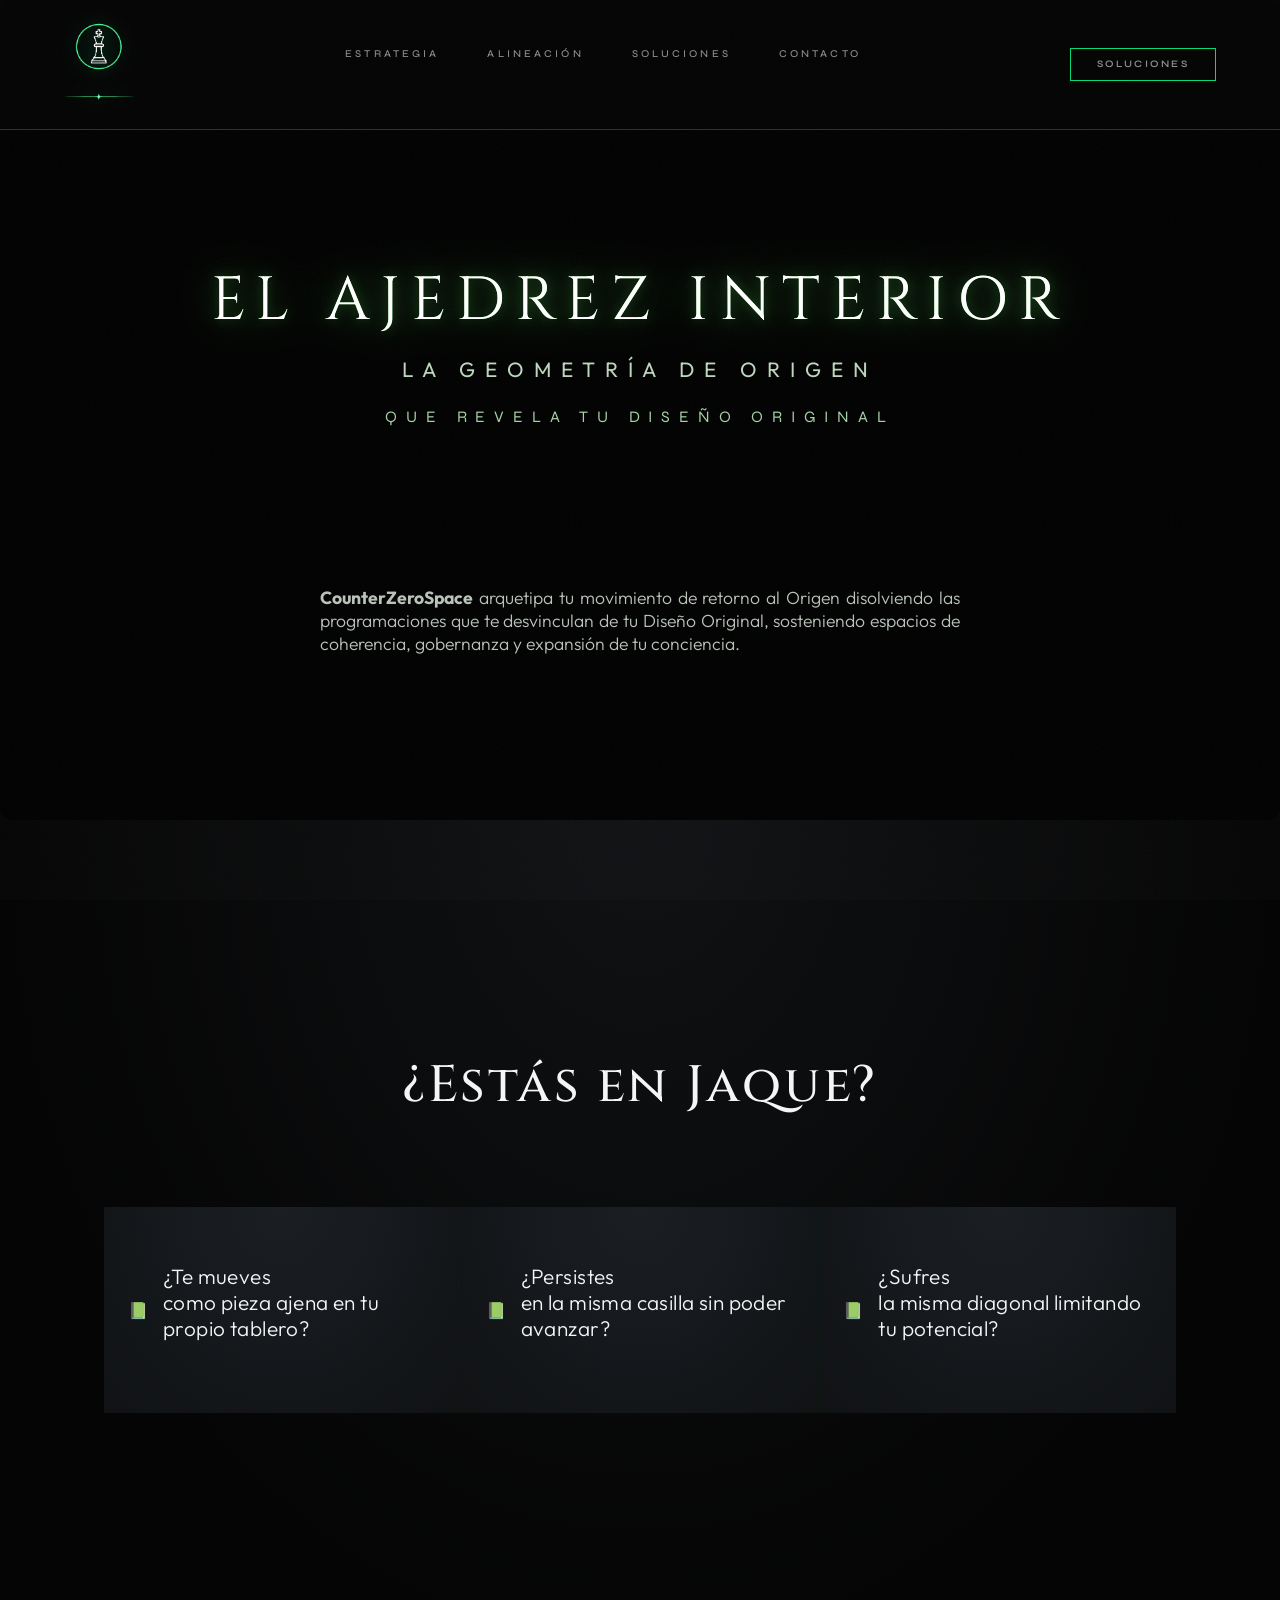
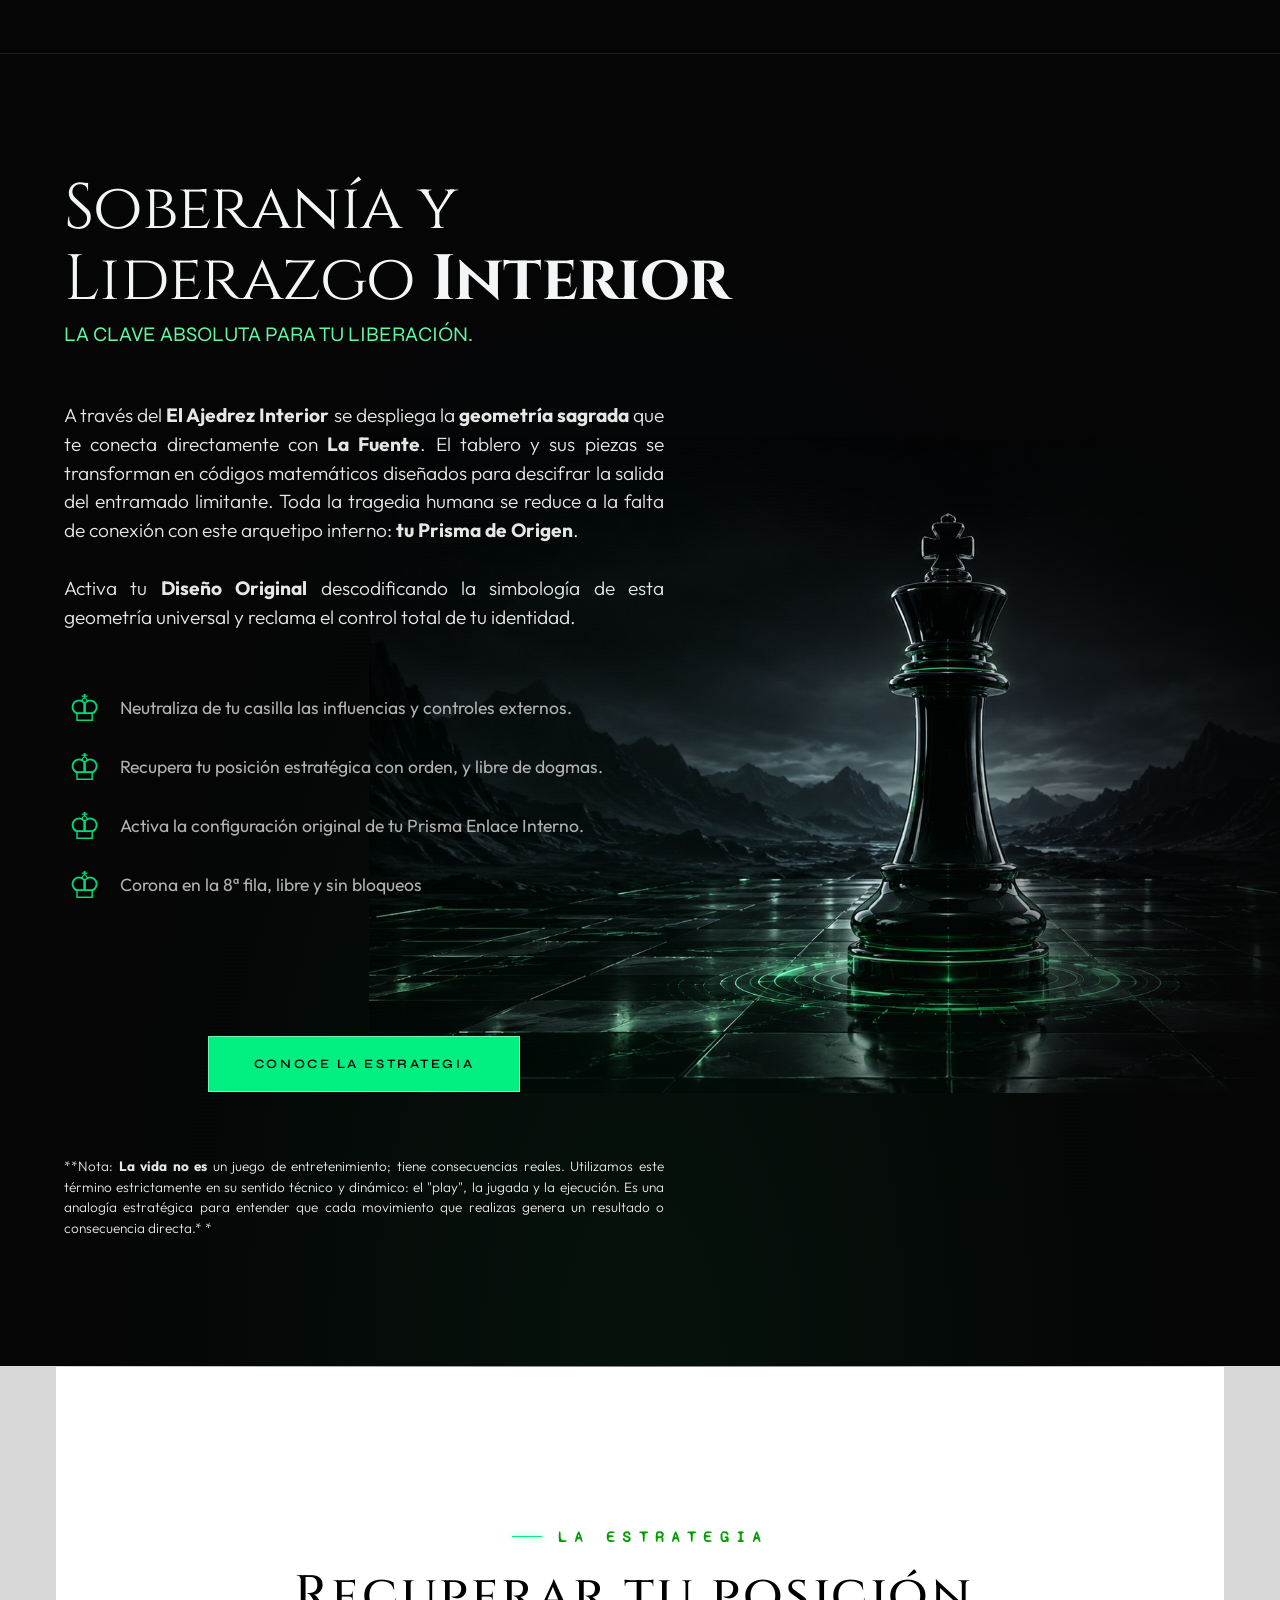
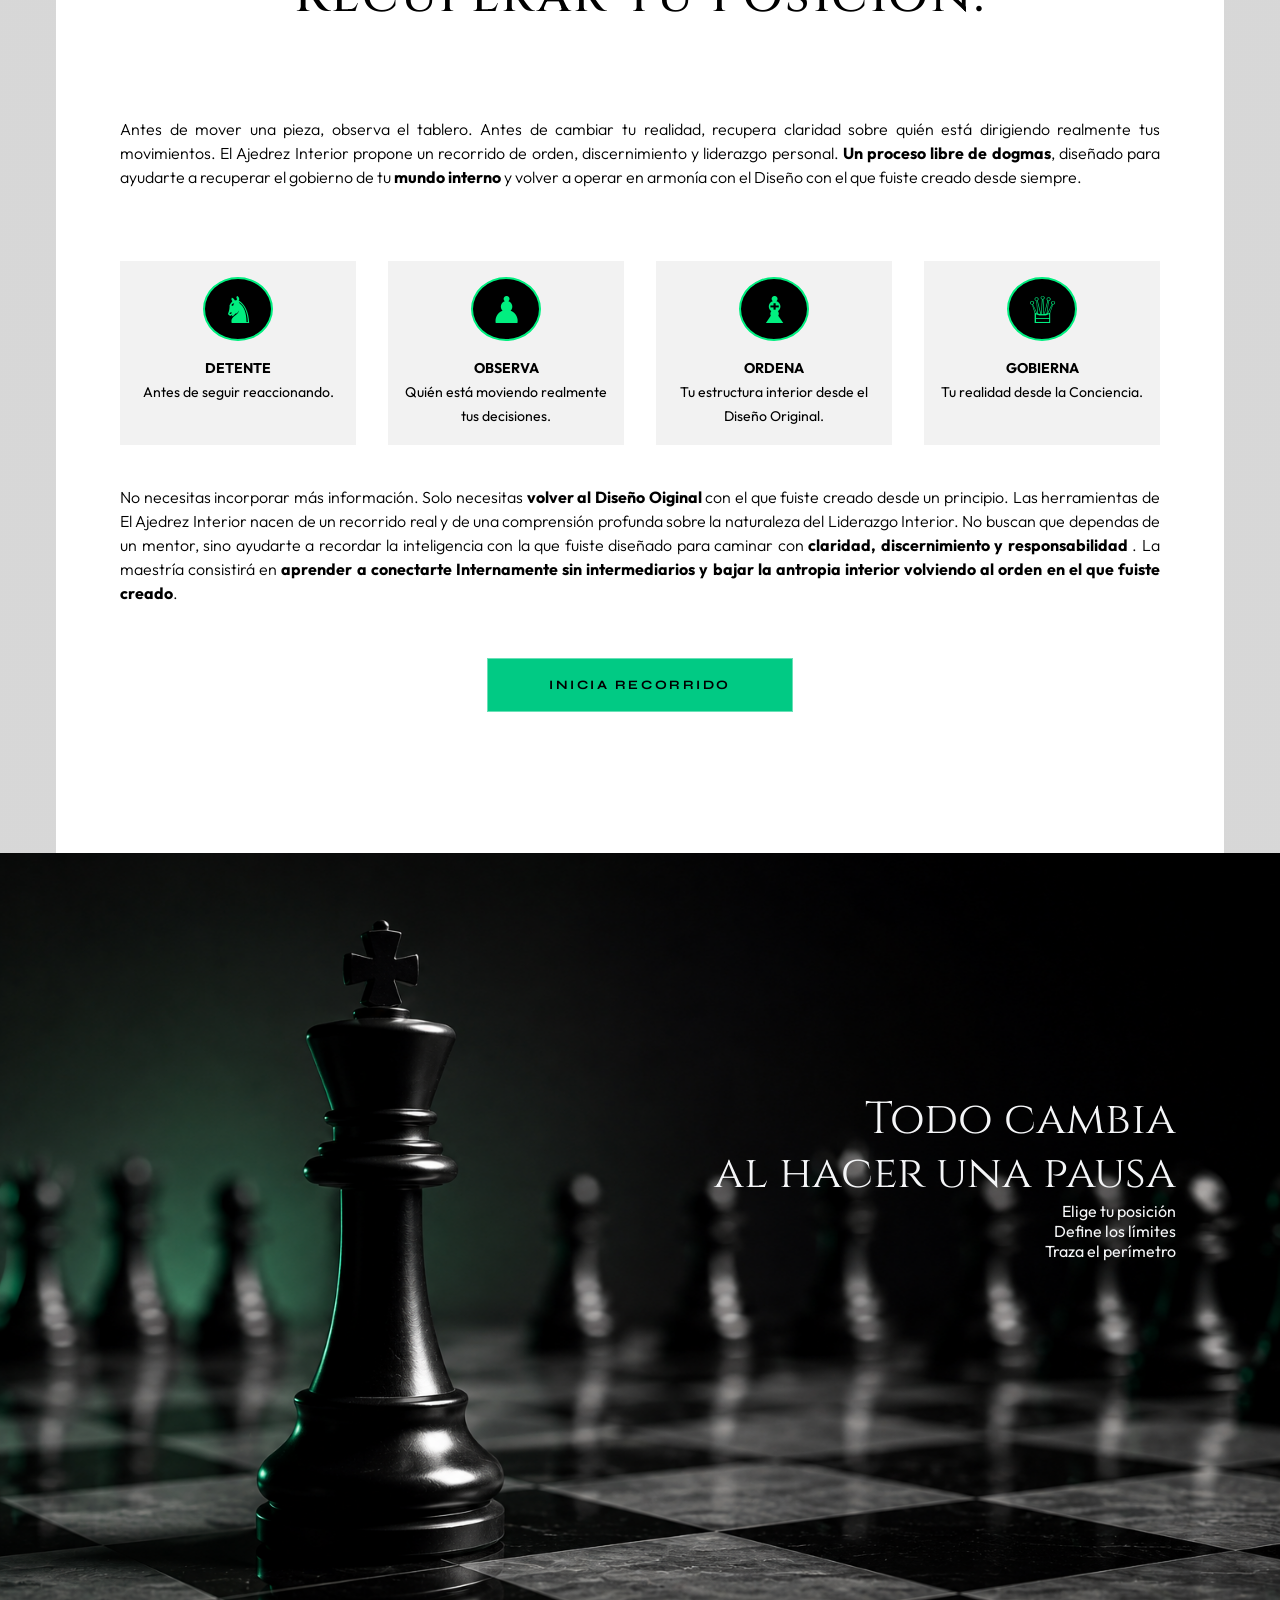
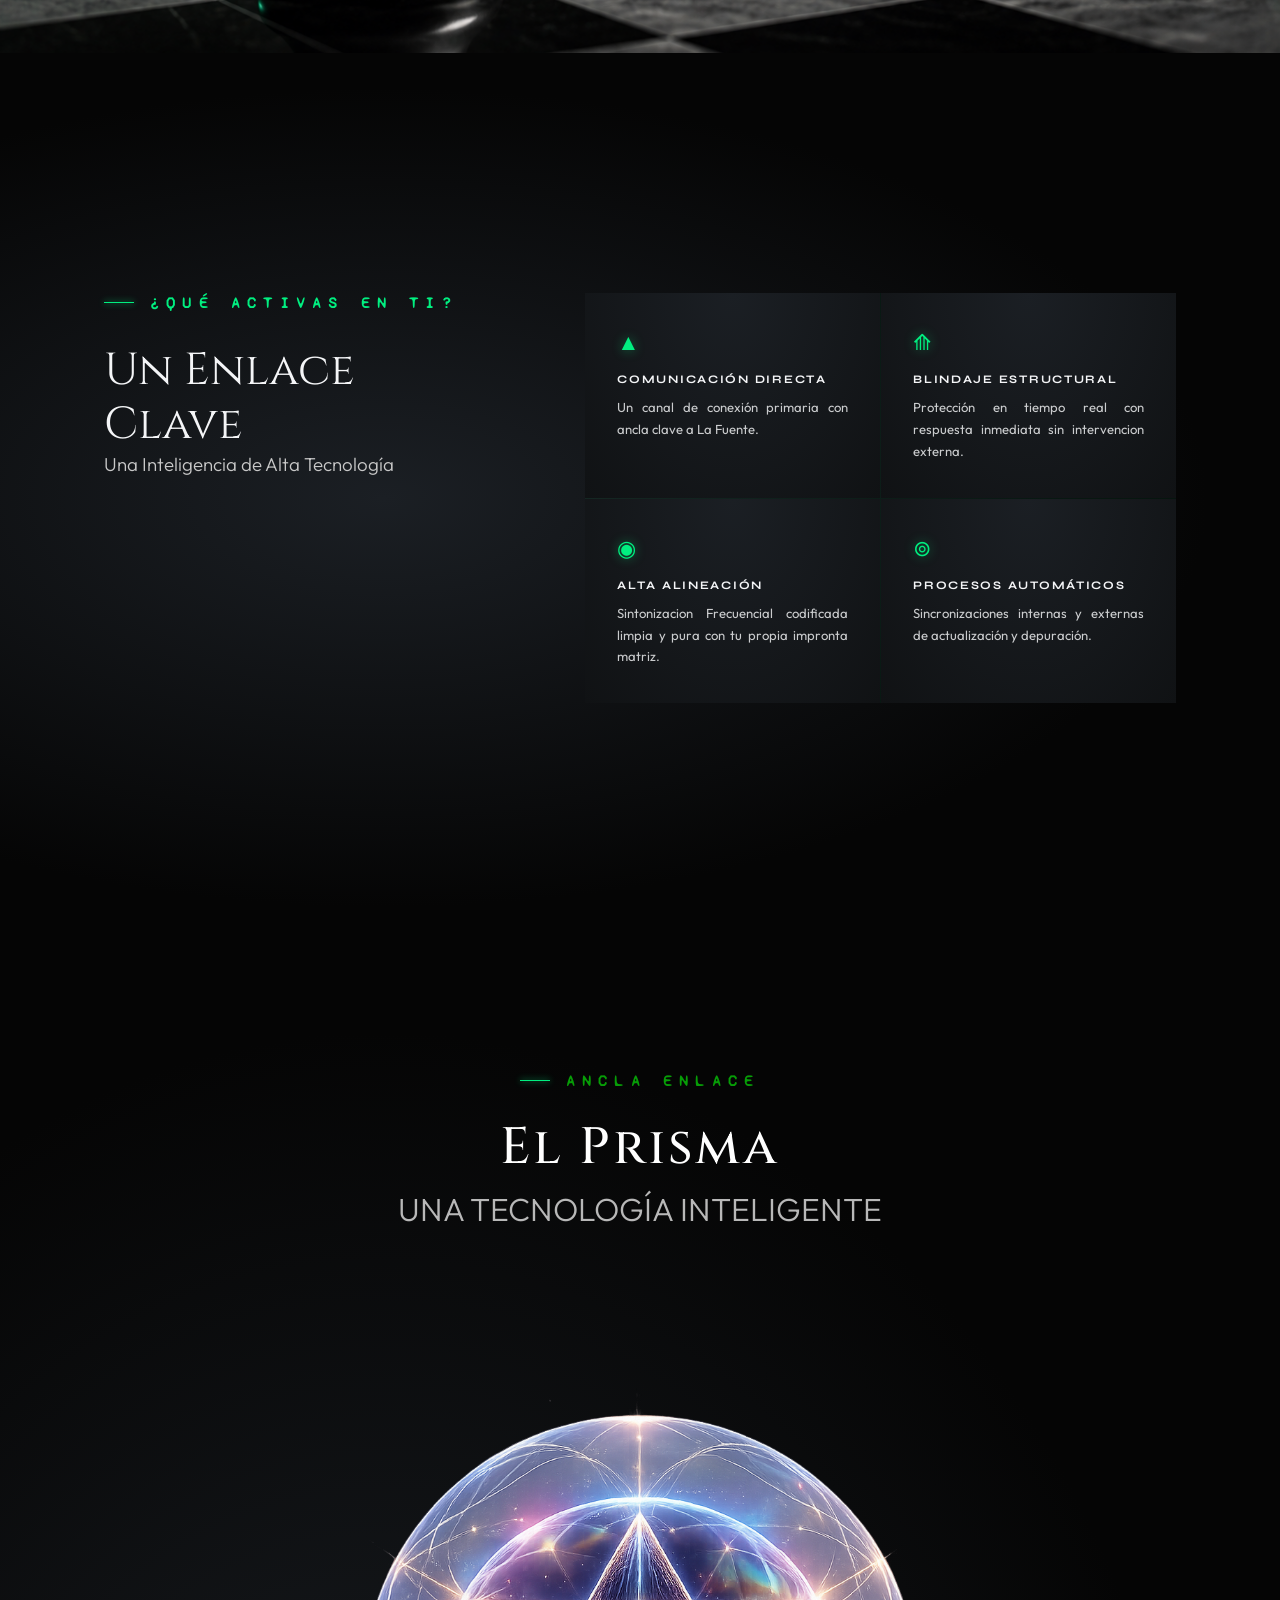
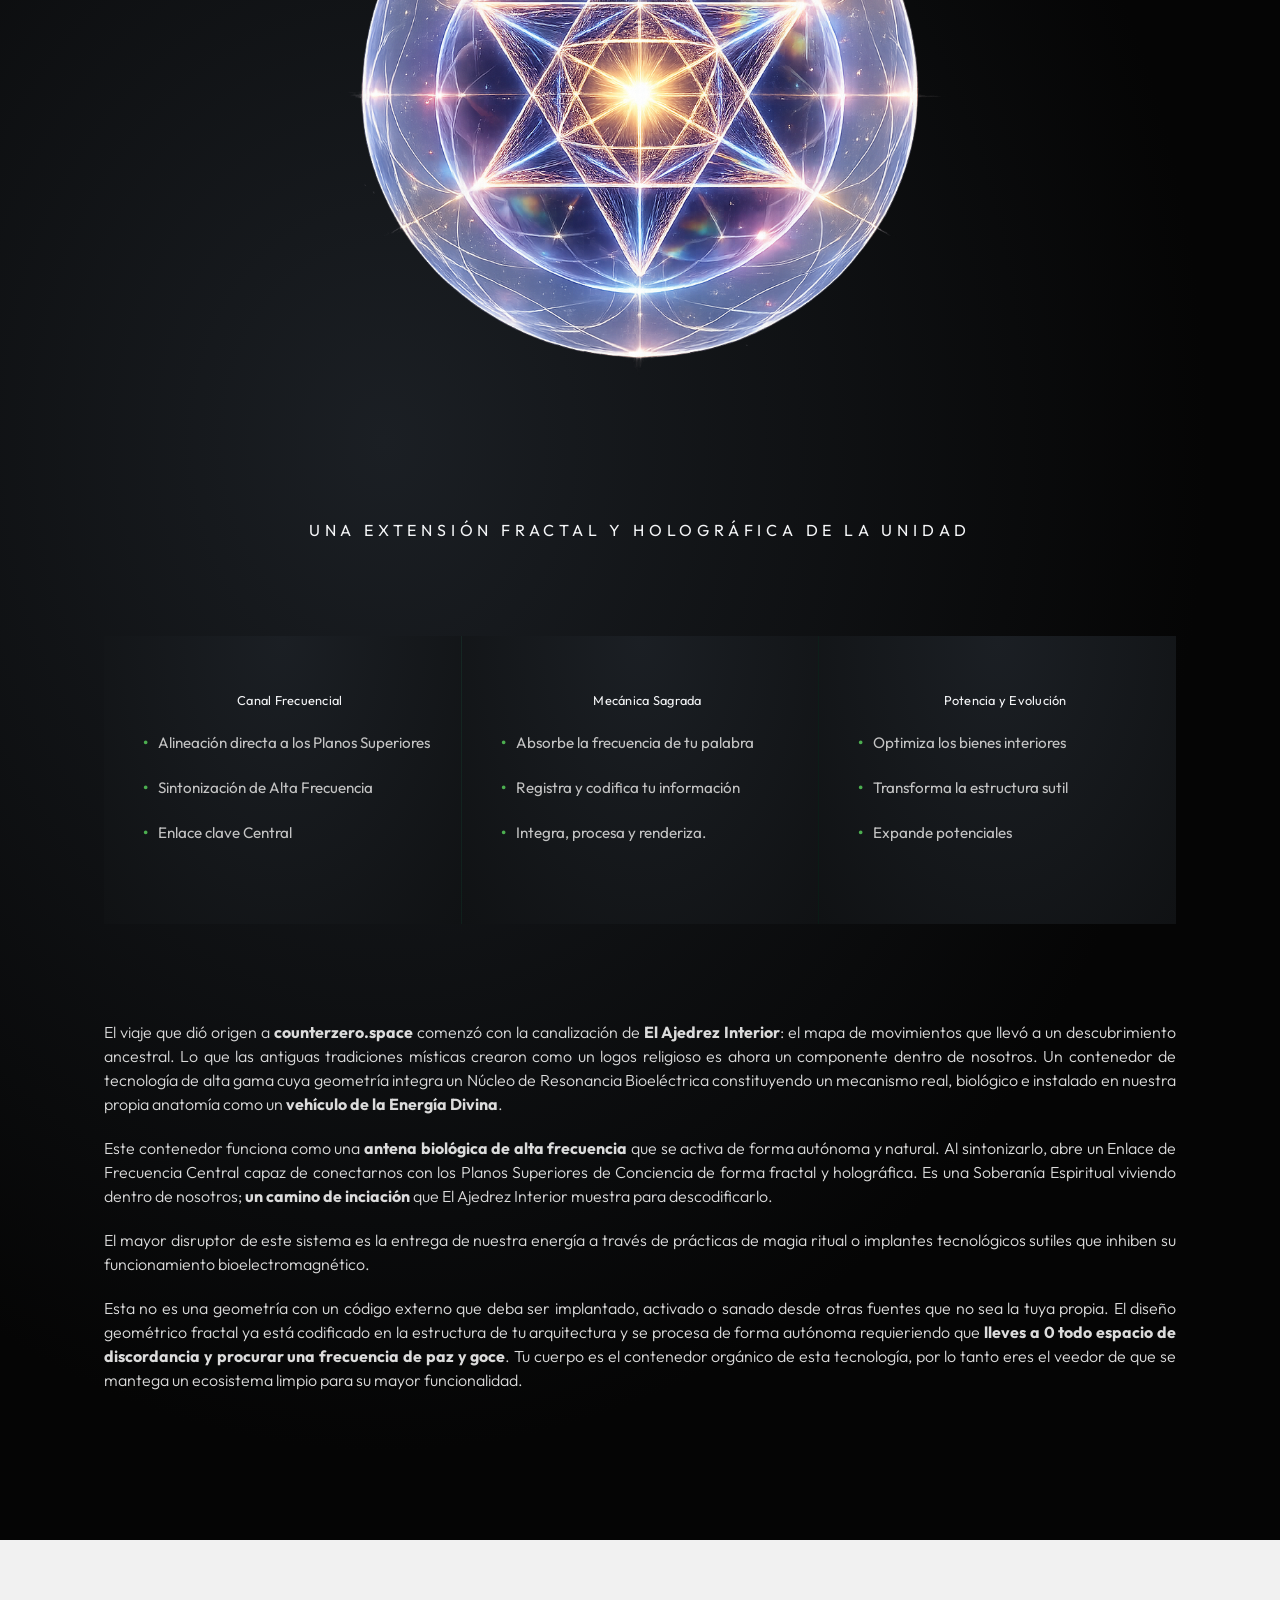
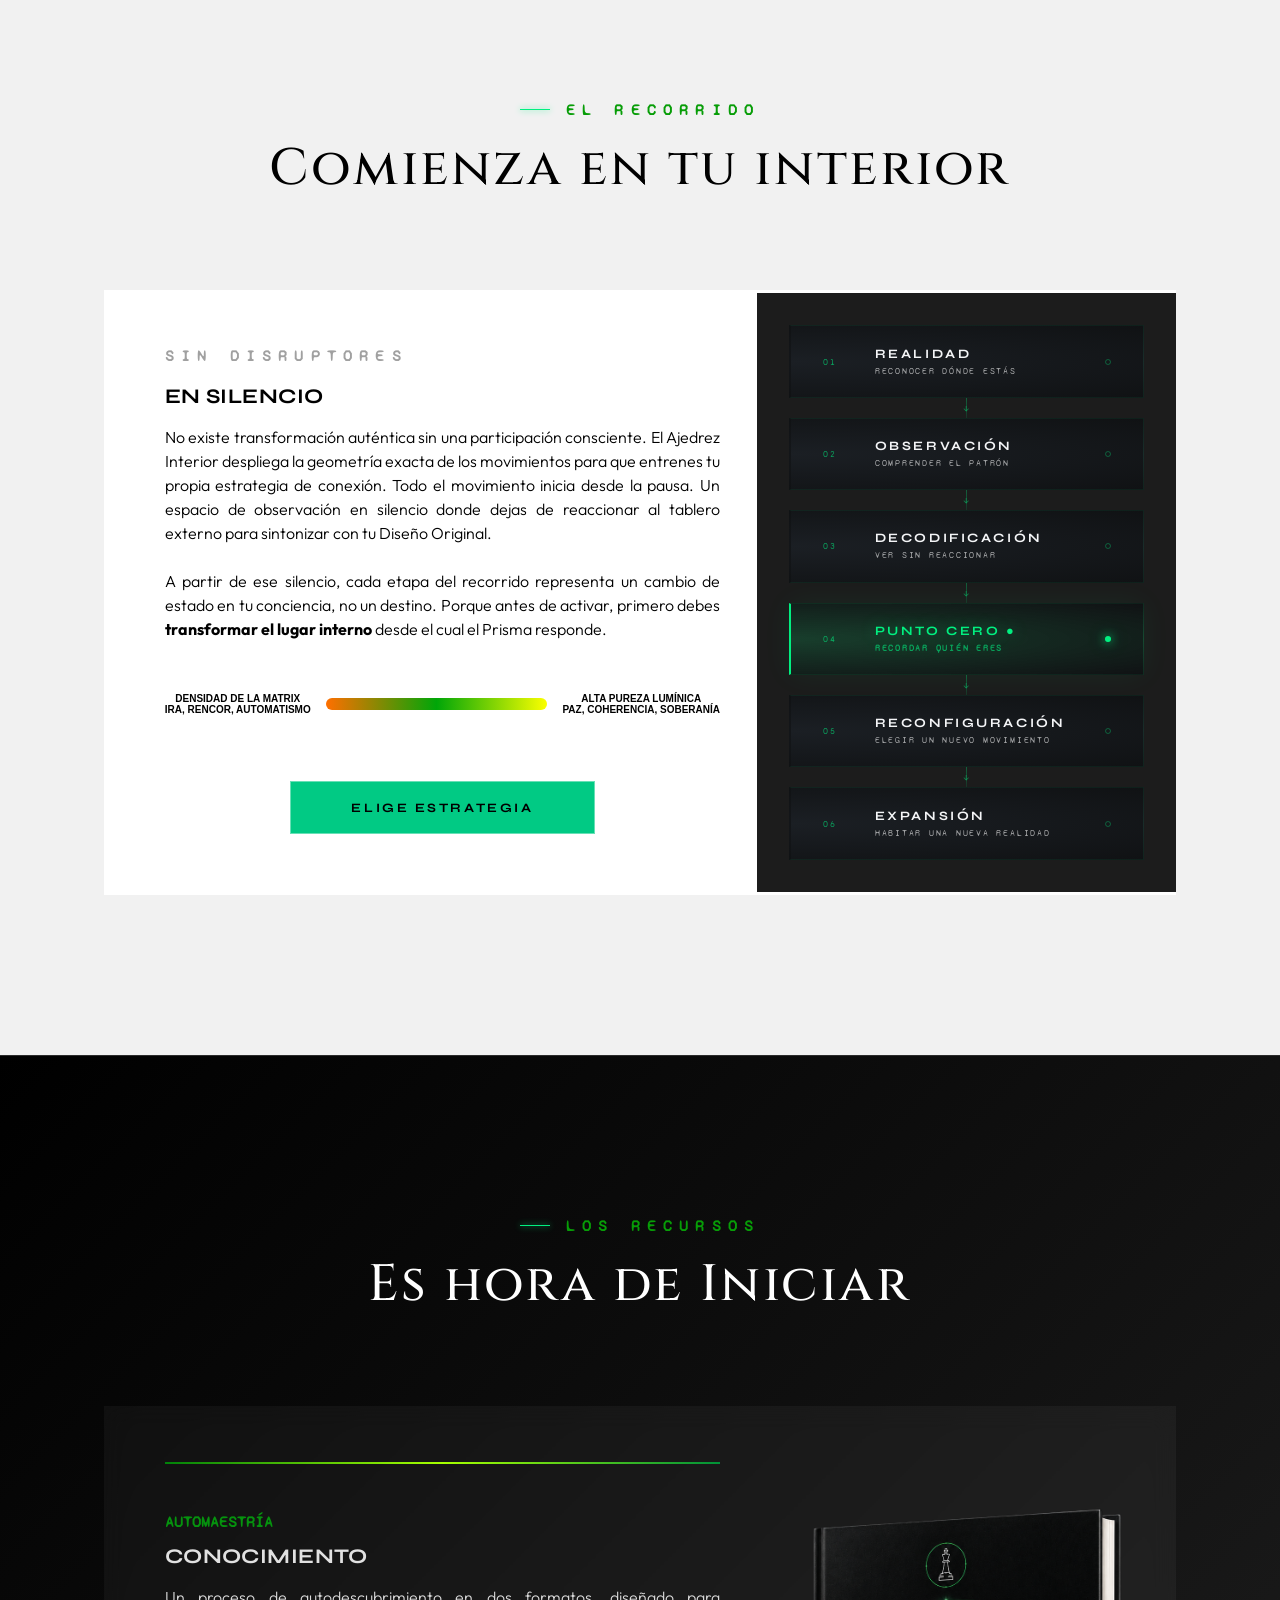
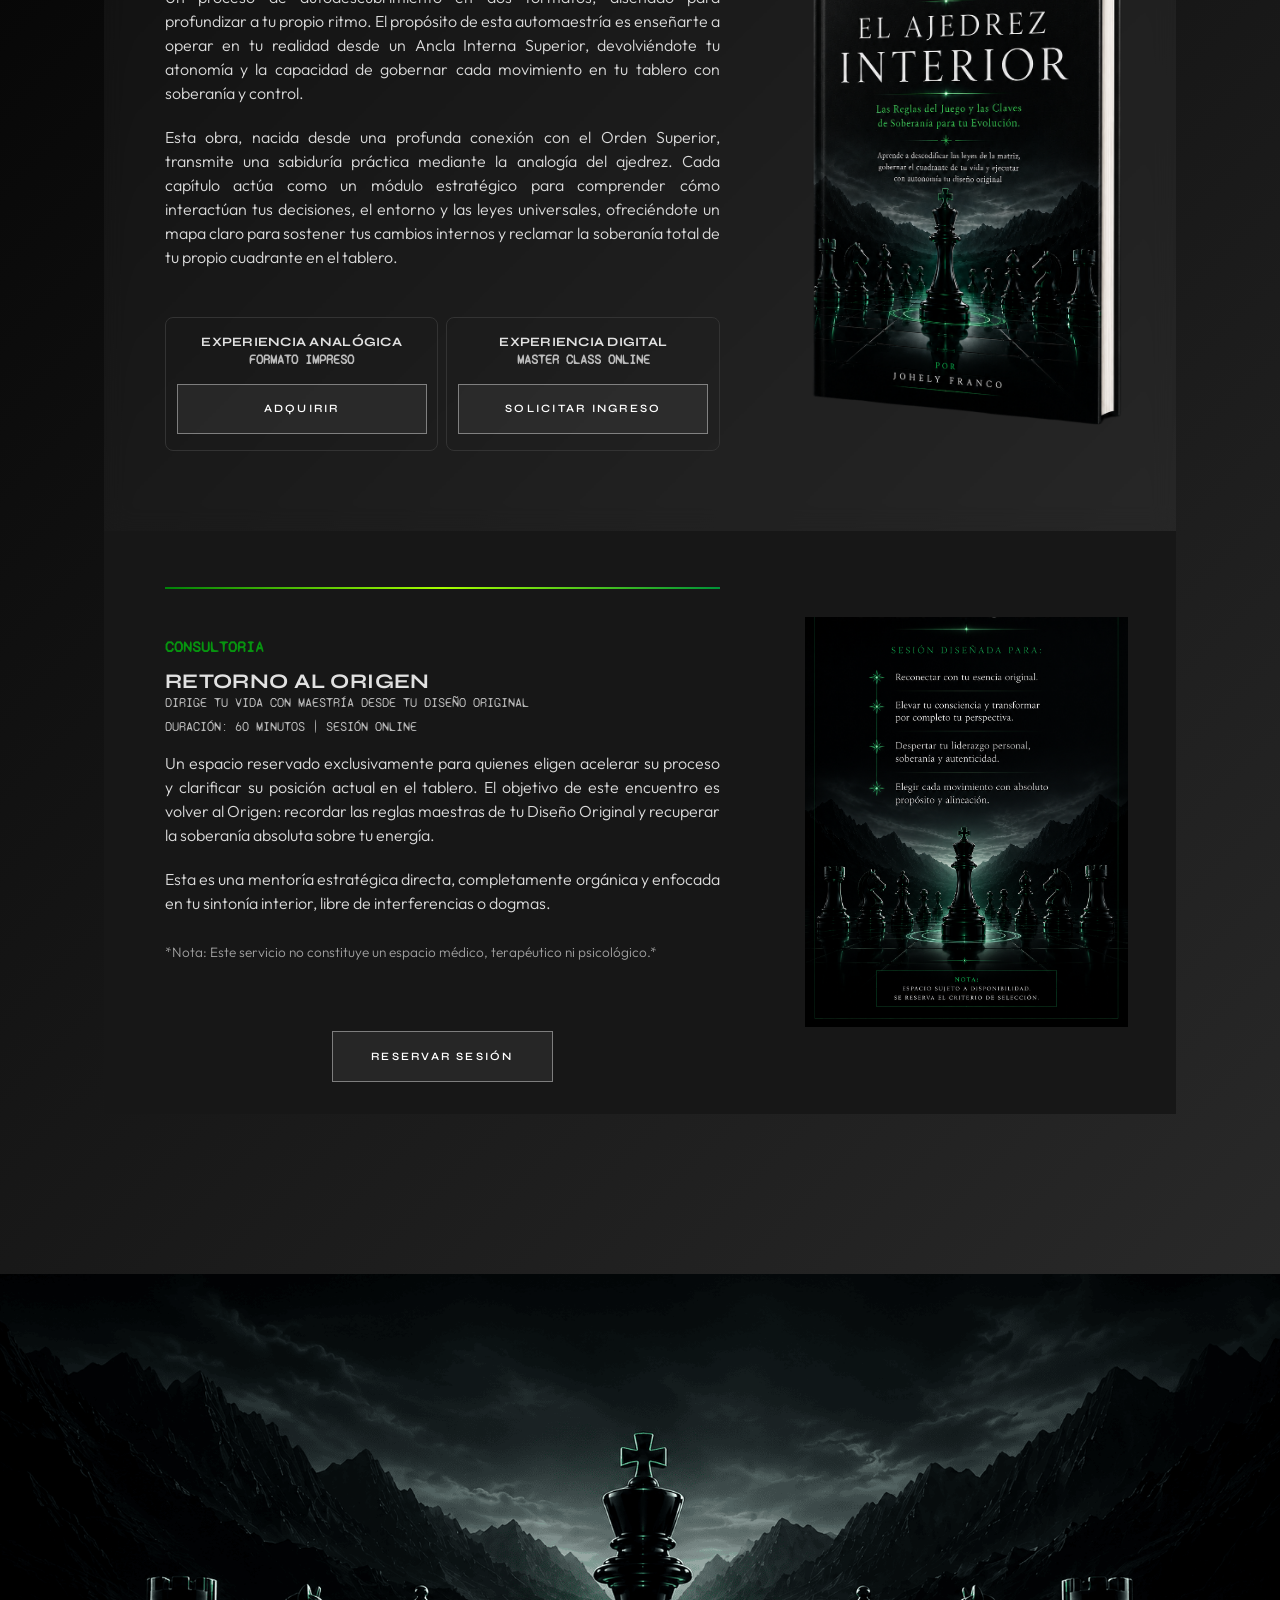
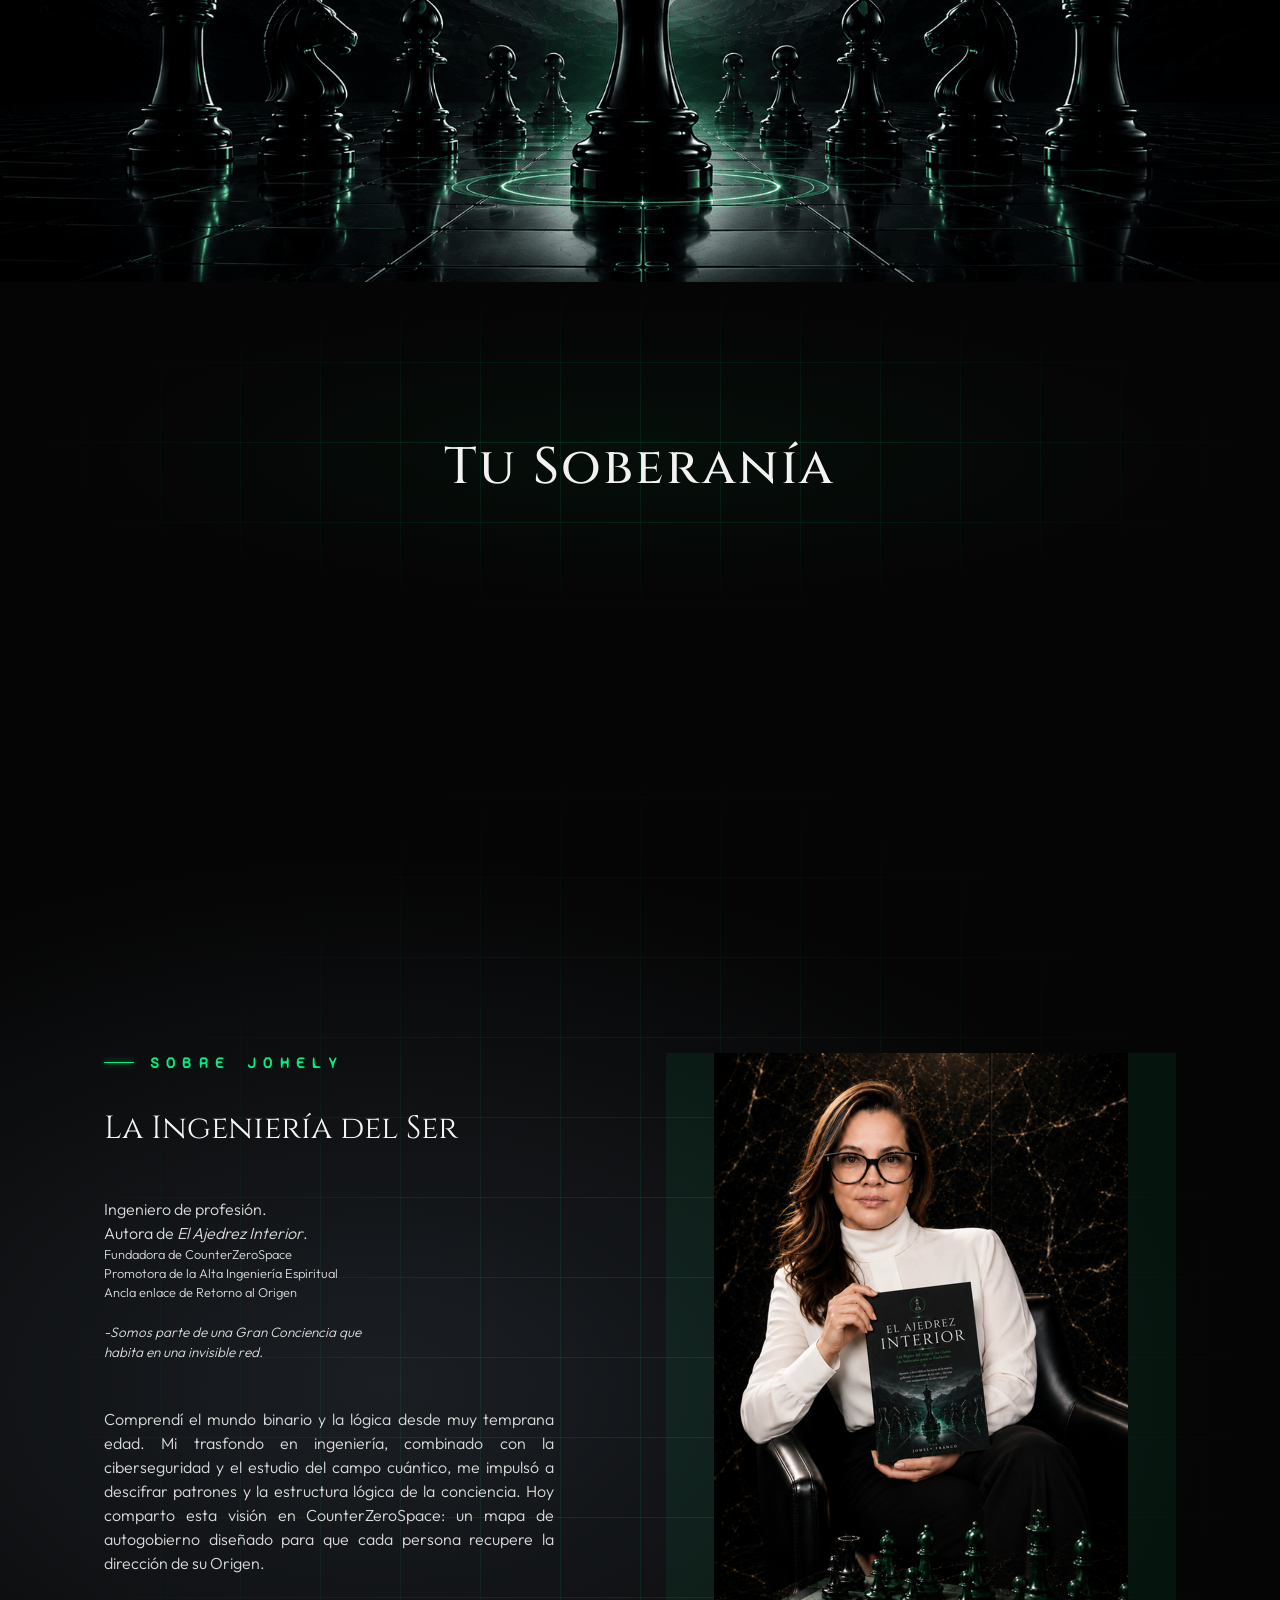
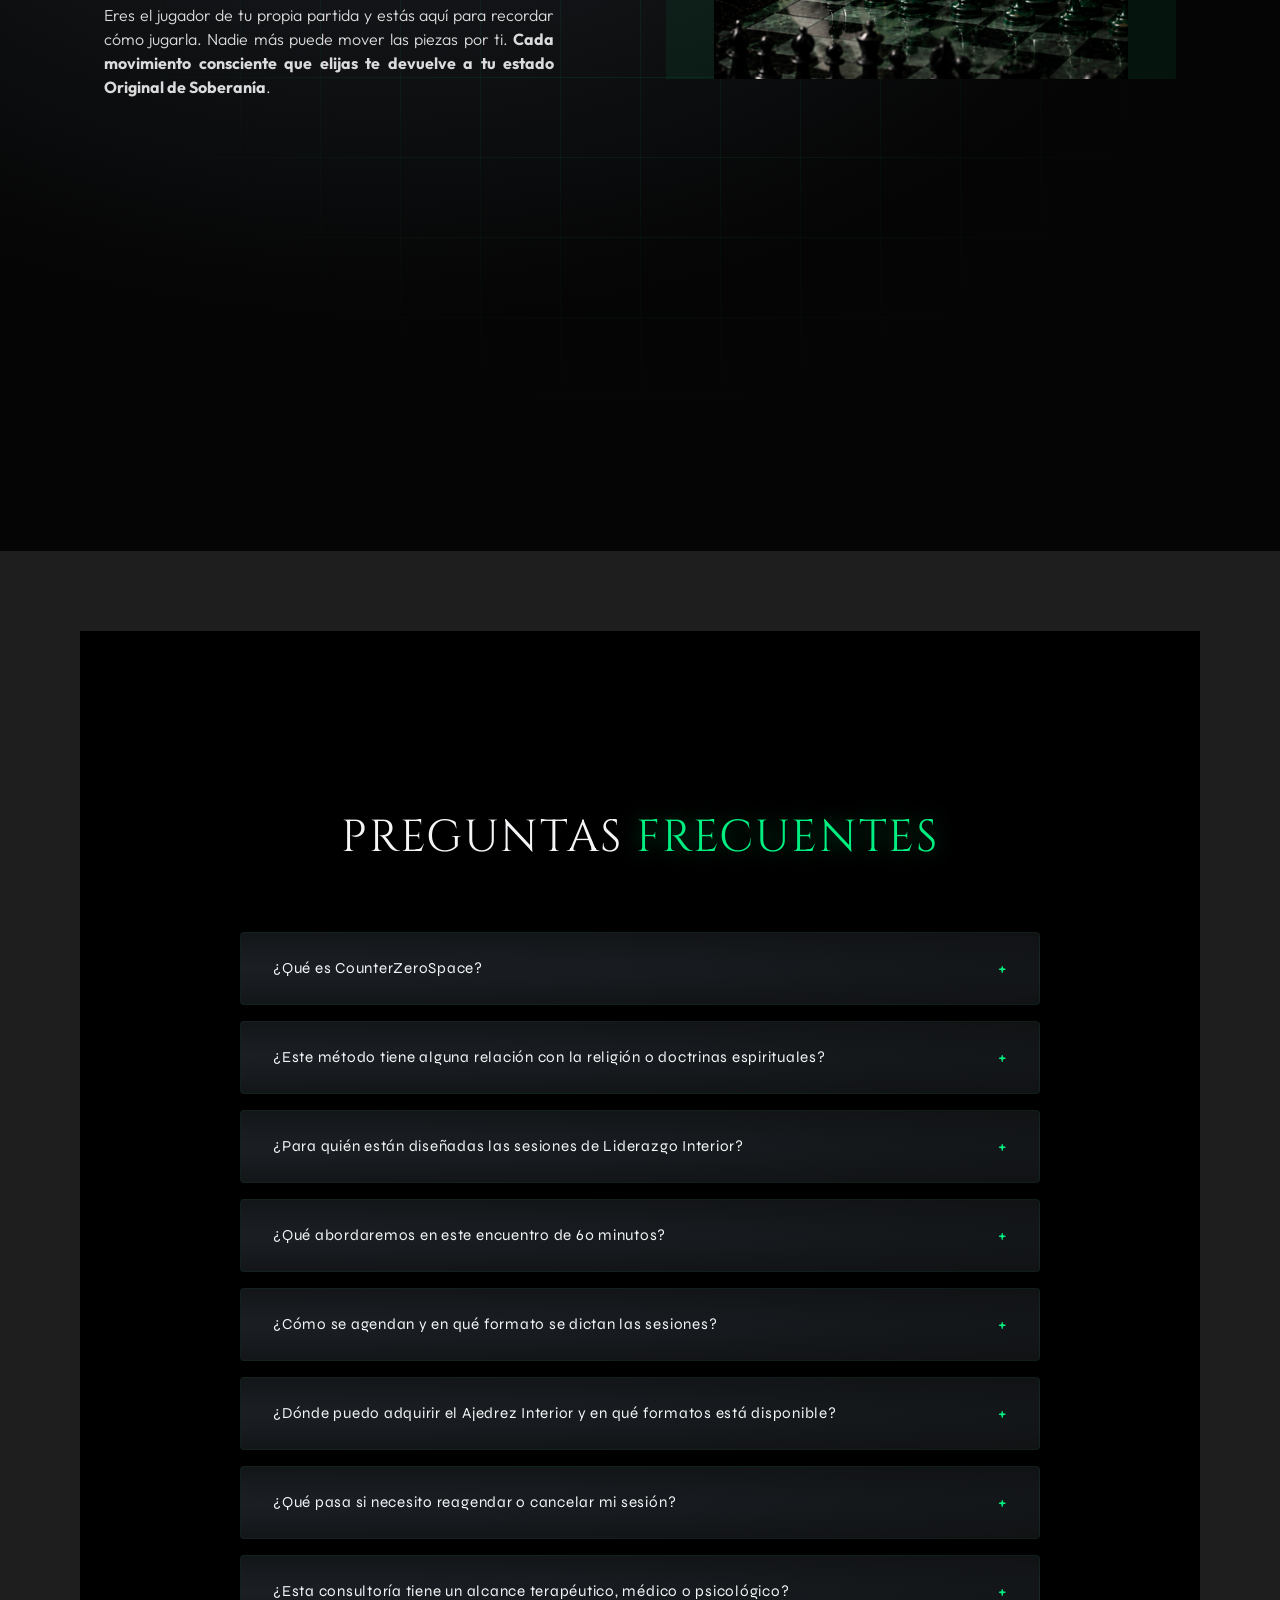
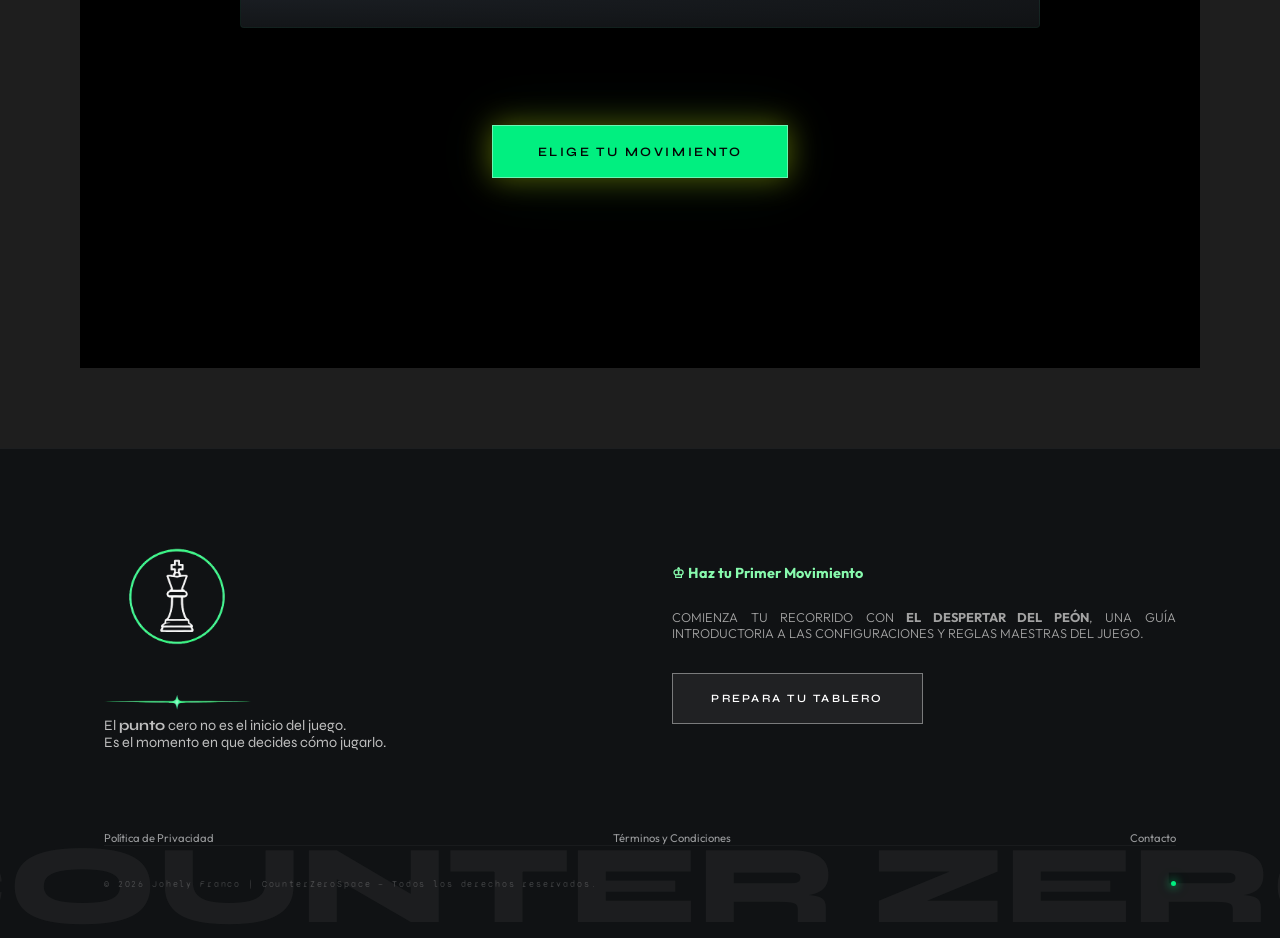
==== index.html @ 714be50a "arreglo prisma" ====
<!DOCTYPE html>
<html lang="es">
<!-- MailerLite Universal -->
  <script>
    (function(w,d,e,u,f,l,n){w[f]=w[f]||function(){(w[f].q=w[f].q||[])
    .push(arguments);},l=d.createElement(e),l.async=1,l.src=u,
    n=d.getElementsByTagName(e)[0],n.parentNode.insertBefore(l,n);})
    (window,document,'script','https://assets.mailerlite.com/js/universal.js','ml');
    ml('account', '2471046');
  </script>
<!-- End MailerLite Universal -->


<head>
  <meta charset="UTF-8"/>
  <meta name="viewport" content="width=device-width, initial-scale=1.0"/>


  <!-- Título de la pestaña del navegador (Máximo 60 caracteres para SEO en Google) -->
  <title>CounterZeroSpace | El Ajedrez Interior</title>
  <link rel="canonical" href="https://counterzero.space/index.html" />

  <!-- Meta etiquetas principales para Google (Ataca el dolor del jugador estancado) -->
  <meta name="description" content="Alta Ingeniería Espiritual. Descubre la geometría de El Ajedrez Interior, sal del piloto automático de la Matrix y activa tu Código Original libre de dogmas." />
  <meta name="robots" content="index, follow" />


  <!-- Etiquetas Open Graph (Lo que se lee al compartir tu enlace en WhatsApp, Facebook, LinkedIn) -->
  <meta property="og:type" content="website" />
  <meta property="og:title" content="CounterZeroSpace: La geometría oculta de la Matrix" />
  <meta property="og:description" content="Alta Ingeniería Espiritual. Descubre la geometría del Ajedrez Interior, descodifica la simulación y activa tu Diseño Original libre de dogmas y de manera natural." />
  <meta property="og:image" content="https://counterzero.space/portada.png" />
  <meta property="og:image:width" content="1200" />
  <meta property="og:image:height" content="630" />
  <meta property="og:image:alt" content="Tablero de El Ajedrez Interior con geometría lumínica desmantelando la Matrix" />
  <meta property="og:url" content="https://counterzero.space" />
  <meta property="og:image:type" content="image/png" />

  <!-- Etiquetas para Twitter / X -->
  <meta name="twitter:card" content="summary_large_image" />
  <meta name="twitter:title" content="CounterZeroSpace | El Ajedrez Interior" />
  <meta name="twitter:description" content="Descubre la geometría que descodifica lo oculto de la Matrix. Deja de reaccionar al caos, descifra tus patrones en el tablero y activa tu Diseño Original." />
  <meta name="twitter:image" content="https://counterzero.space/portada.png" />


  <link rel="icon" type="image/png" href="/favicon-96x96.png" sizes="96x96" />
  <link rel="icon" type="image/svg+xml" href="/favicon.svg" />
  <link rel="shortcut icon" href="/favicon.ico" />
  <link rel="apple-touch-icon" sizes="180x180" href="/apple-touch-icon.png" />
  <link rel="manifest" href="/site.webmanifest" />
 
  <link rel="preconnect" href="https://fonts.googleapis.com"/>
  <link rel="preconnect" href="https://fonts.gstatic.com" crossorigin/>
  <link href="https://fonts.googleapis.com/css2?family=Carattere&family=Inter:ital,opsz,wght@0,14..32,100..900;1,14..32,100..900&family=Lexend:wght@100..900&family=Outfit:wght@100..900&family=Roboto:ital,wght@0,100..900;1,100..900&display=swap" rel="stylesheet">
  <link href="https://fonts.googleapis.com/css2?family=Carattere&family=Cinzel:wght@400..900&family=Inter:ital,opsz,wght@0,14..32,100..900;1,14..32,100..900&family=Lancelot&family=Lexend:wght@100..900&family=Outfit:wght@100..900&family=Roboto+Serif:ital,opsz,wght@0,8..144,100..900;1,8..144,100..900&family=Roboto:ital,wght@0,100..900;1,100..900&display=swap" rel="stylesheet">
  <link href="https://fonts.googleapis.com/css2?family=Syne:wght@400;500;600;700;800&family=Syne+Mono&family=Playfair+Display:ital,wght@0,400;0,500;1,300;1,400&display=swap" rel="stylesheet"/>
  
  
  
  <style>
    *, *::before, *::after { box-sizing: border-box; margin: 0; padding: 0; }

    :root {
      --obsidian:   #050505;
      --carbon:     #101214;
      --titanium:   #1B1F24;
      --crystal:    #2E343C;
      --crystal10:  rgb(180, 180, 180);
      --crystal-30: rgba(46,52,60,0.3);
      --green:      #01ef80;  
      --green-holo: #00D97A;
      --gree-mint:  #c4fcd7;
      /*--green:      #00FF88;  
      --green-holo: #00D97A; */
      --green-dim:  rgba(0,255,136,0.12); 
      --green-dim:  rgba(255, 238, 0, 0.12);
      --green-glow: rgba(0,255,136,0.06);
      --white-tech: #F4F5F7;
      --muted:      rgba(244, 245, 247, 0.814);
      --muted2:     rgba(244,245,247,0.18);
      --ff-display: 'Syne', sans-serif;
      /*--ff-body:    'Playfair Display', serif;*/
      --ff-body:    'Outfit', sans-serif;
      /*--ff-body:    'Roboto Serif', serif;*/
      --ff-mono:    'Syne Mono', monospace;
      --ff-title:   'Inter', sans-serif;
      --titular:   'Cinzel', serif;
      
    }

    html { scroll-behavior: smooth; overflow-x: hidden; }

    body {
      background: var(--obsidian);
      color: var(--white-tech);
      font-family: var(--ff-body);
      overflow-x: hidden;
      cursor: crosshair;
      -webkit-user-select: none; /* Safari */
      -moz-user-select: none;    /* Firefox */
      -ms-user-select: none;     /* IE 10+ */
      user-select: none;         /* Estándar (Chrome, Edge, etc.) */
    }

    ::selection { background: var(--green-dim); color: var(--green); }

    ::-webkit-scrollbar { width: 1px; }
    ::-webkit-scrollbar-track { background: var(--obsidian); }
    ::-webkit-scrollbar-thumb { background: var(--green); }
    a {text-decoration: none;}
     .footer-legal a:hover {text-decoration: underline;}

    /* NOISE OVERLAY */
    body::after {
      content: '';
      position: fixed; inset: 0;
      background-image: url("data:image/svg+xml,%3Csvg xmlns='http://www.w3.org/2000/svg' width='300' height='300'%3E%3Cfilter id='n'%3E%3CfeTurbulence type='fractalNoise' baseFrequency='0.75' numOctaves='4' stitchTiles='stitch'/%3E%3C/filter%3E%3Crect width='300' height='300' filter='url(%23n)' opacity='0.035'/%3E%3C/svg%3E");
      pointer-events: none;
      z-index: 9998;
    }

    /* ── NAVBAR ── */
    nav {
      position: fixed; top: 0; left: 0; right: 0;
      z-index: 1000;
      display: flex; align-items: center; justify-content: space-between;
      padding: 1.4rem 5vw;
      background: rgba(99, 99, 99, 0.155);
      backdrop-filter: blur(32px) saturate(180%);
      -webkit-backdrop-filter: blur(32px) saturate(180%);
      border-bottom: 1px solid rgba(255, 255, 255, 0.178);
      transition: background 0.5s ease;
    }

    .nav-logo-img {
      height: 80px; width: auto;
      filter: drop-shadow(0 0 8px rgba(0,255,136,0.4)) brightness(1.1);
      transition: filter 0.3s ease;
    }
    .nav-logo-img:hover {
      filter: drop-shadow(0 0 16px rgba(0,255,136,0.7)) brightness(1.2);
    }

    .nav-links {
      display: flex; align-items: center; gap: 3rem;
      list-style: none;
    }

    .nav-links a {
      font-family: var(--ff-display);
      font-size: 0.65rem;
      font-weight: 500;
      letter-spacing: 0.3em;
      text-transform: uppercase;
      color: rgb(141, 141, 141);
      text-decoration: none;
      transition: color 0.3s ease;
      position: relative;
    }

    .nav-links a::after {
      content: '';
      position: absolute; bottom: -4px; left: 0; right: 0; height: 1px;
      background: var(--green);
      box-shadow: 0 0 6px var(--green);
      transform: scaleX(0); transform-origin: left;
      transition: transform 0.3s ease;
    }
    .nav-links a:hover { color: var(--white-tech); }
    .nav-links a:hover::after { transform: scaleX(1); }

    .btn-nav-cta {
      font-family: var(--ff-display);
      font-size: 0.62rem;
      font-weight: 600;
      letter-spacing: 0.25em;
      text-transform: uppercase;
      color: rgba(255, 255, 255, 0.564);
      background: transparent;
      border: 1px solid var(--green-holo);
      padding: 0.6rem 1.6rem;
      cursor: pointer;
      text-decoration: none;
      transition: all 0.3s ease;
      
    }

    .btn-nav-cta:hover {
      background: var(--green);
      box-shadow: 0 0 40px var(--green);
      color: black ;
    }

    /* ── HERO ── */
    .hero {
      position: relative;
      min-height: 100svh;
      display: flex; flex-direction: column;
      align-items: left; justify-content: center;
      overflow: hidden;
      background-image: url(pieza-del-tablero-imagen-central.png);
      background-repeat: no-repeat;     
      background-position: 320% center; 
      background-size: 91% ;
      border-top: 1px solid rgb(30, 30, 30);
    }

    /* Radial vignette over everything */
    .hero-vignette {
      position: absolute; inset: 0;
      background: radial-gradient(ellipse at 50% 100%, rgba(0,255,136,0.05) 0%, transparent 60%),
                  radial-gradient(ellipse at 50% 50%, transparent 30%, var(--obsidian) 80%);
      pointer-events: none;
    }

    /* Scan lines */
    .hero::before {
      content: '';
      position: absolute; inset: 0;
      background: repeating-linear-gradient(
        0deg,
        transparent,
        transparent 3px,
        rgba(0,255,136,0.008) 3px,
        rgba(0,255,136,0.008) 4px
      );
      pointer-events: none;
      z-index: 2;
    }

    .hero-content {
      position: relative; z-index: 3;
      display: flex; flex-direction: column;
      align-items: left; text-align: left;
      padding: 4rem 5vw 8rem;
      max-width: 900px;
    }

    .hero-access-tag {
      font-family: var(--ff-display);
      font-size: 1.6rem;
      letter-spacing: 0.1em;
      text-transform: uppercase;
      color: var(--green);
      margin-bottom: 3.5rem;
      display: flex; align-items: center; gap: 1.2rem;
      opacity: 0; animation: fadeUp 0.7s ease 0.1s forwards;
    }

    .hero-micro{display:flex;align-items:flex-start;gap:0.8rem;margin-bottom:2.5rem;max-width:680px;}


    .hero-headline {
      font-family: var(--titular);
      font-size: 4rem;
      font-weight: 300;
      line-height: 1.1;
      letter-spacing: -0.01em;
      font-optical-sizing: auto;
      color: var(--white-tech);
      margin-bottom: 0.1rem;
      opacity: 0; animation: fadeUp 0.9s ease 0.45s forwards;
    }

    .hero-headline em {
      font-style: normal;
      color: var(--green);
      text-shadow: 0 0 30px rgba(0,255,136,0.5);
    }

    .hero-sub {
      font-family: var(--ff-display);
      font-weight: 300;
      font-size: 1.3rem;
      color: rgb(96, 248, 160);
      max-width: 600px;
      line-height: 1.75;
      text-transform: uppercase;
      opacity: 0; animation: fadeUp 0.9s ease 0.6s forwards;
      margin-bottom: 1.1rem;
    }


    .hero-desc {
      font-family: var(--ff-body);
      font-weight: 300;
      font-size: clamp(1.2rem, 0.2vw, 0.1rem);
      color: rgb(231, 230, 230);
      max-width: 600px;
      line-height: 1.5;
      
      opacity: 0; animation: fadeUp 0.9s ease 0.6s forwards;
    }

    .hero-ctas {
      display: flex; gap: 1.2rem; align-items: left; flex-wrap: wrap; justify-content: left;
      opacity: 0; animation: fadeUp 0.9s ease 0.75s forwards;
    }

    .cta-container {margin-top: 1rem; text-align: center;}

    .btn-primary {
      font-family: var(--ff-display);
      font-size: 0.8rem;
      font-weight: 700;
      letter-spacing: 0.2em;
      text-transform: uppercase;
      color: var(--obsidian);
      /*background: var(--green);*/
      background: var(--gree-mint);
      border: none;
      padding: 1.1rem 3.8rem;
      cursor: pointer;
      text-decoration: none;
      transition: all 0.35s ease;
      box-shadow: 0 0 30px rgba(246, 255, 0, 0.35), 0 0 60px rgba(0,255,136,0.1);
      position: relative; overflow: hidden;
    }
    .btn-primary:hover {
      background: rgba(0, 0, 0, 0.314);
      color: var(--green);
       
       
      border-color: 1px solid rgb(255, 255, 255);
    }


    .btn-triple {
      font-family: var(--ff-display);
      font-size: 0.8rem;
      font-weight: 700;
      letter-spacing: 0.2em;
      text-transform: uppercase;
      color: black;
      /*background: var(--green);*/
      background: rgb(1, 202, 132);
      border: none;
      padding: 1.1rem 3.8rem;
      cursor: pointer;
      text-decoration: none;
      transition: all 0.35s ease;
      position: relative; overflow: hidden;
      box-shadow: 0 0 30px rgba(246, 255, 0, 0.671), 0 0 60px rgba(0,255,136,0.1);
      border: 1px solid rgba(255, 255, 255, 0.405);
    }
    .btn-triple:hover {
      background: rgb(0, 0, 0);
      color: var(--green);    
      
    }

    .btn-secondary {
      font-family: var(--ff-display);
      font-size: 0.8rem;
      font-weight: 600;
      letter-spacing: 0.2em;
      text-transform: uppercase;
      color: var(--obsidian);
      background: var(--green);
      transition: all 0.35s ease;
      box-shadow: 0 0 30px rgba(246, 255, 0, 0.35), 0 0 60px rgba(0,255,136,0.1);
      border: 1px solid rgba(255, 255, 255, 0.405);
      padding: 1.1rem 2.8rem;
      cursor: pointer;
      text-decoration: none;
      transition: all 0.35s ease;
    }
    .btn-secondary:hover {
      border-color: rgb(36, 36, 36);
      box-shadow: 0 0 20px rgba(3, 255, 45, 0.32);
      background: transparent;
      color: #00ca0d;
    }

    .btn-proceso {
      font-family: var(--ff-display);
      font-size: 0.8rem;
      font-weight: 600;
      letter-spacing: 0.2em;
      text-transform: uppercase;
      background: transparent;
      color: black;
      border: 2px solid rgba(0, 0, 0, 0.405);
      box-shadow: 0 0 20px rgba(3, 255, 45, 0.32);
      padding: 1.1rem 2.8rem;
      cursor: pointer;
      text-decoration: none;
      transition: all 0.35s ease;
    }
    .btn-proceso:hover {
      border-color: rgb(36, 36, 36);
      background: black;
      color:rgb(65, 255, 71)
    }

    .btn-ghost {
      font-family: var(--ff-display);
      font-size: 0.7rem;
      font-weight: 600;
      letter-spacing: 0.2em;
      text-transform: uppercase;
      color: white;
      background: rgba(98, 98, 98, 0.195);
      border: 1px solid rgba(255, 255, 255, 0.405);
      padding: 1.1rem 2.4rem;
      cursor: pointer;
      text-decoration: none;
      transition: all 0.35s ease;
      display: inline-block;
      text-align: center;
      box-sizing: border-box;
    }
    .btn-ghost:hover {
      color: black;
      border-color: rgba(251, 255, 0, 0.3);
      box-shadow: 0 0 20px rgba(255, 255, 255, 0.32);
      background: var(--green);
      
    }



    /*Banner ajedrez*/
    #hero-section {
      position: relative;
      width: 100%;
      height: 820px;
      background: #000000;
      overflow: hidden;
      border-radius: 12px;
      display: flex;
      align-items: center;
      justify-content: center;
      font-family: 'Georgia', serif;
    }
    #hero-canvas {
      position: absolute;
      top: 0; left: 0;
      width: 100%; height: 100%;
    }
    #title-container {
      position: relative;
      z-index: 10;
      text-align: center;
      pointer-events: none;
      margin-top: 95px;
    }
    #main-title {
      font-family: var(--titular); 
      font-size: clamp(2rem, 6vw, 3.8rem);
      font-weight: 400;
      letter-spacing: 0.18em;
      text-transform: uppercase;
      color: rgb(255, 255, 255);
      background: linear-gradient(180deg, #e8ffe8 0%, #a8f0a8 40%, #4ecb4e 70%, #1a8a1a 100%);
      -webkit-background-clip: text;
      background-clip: text;
      text-shadow: none;
      filter: drop-shadow(0 0 24px rgba(78,203,78,0.55)) drop-shadow(0 0 6px rgba(78,203,78,0.3));
      animation: titleReveal 2.8s cubic-bezier(0.16,1,0.3,1) forwards;
      opacity: 0;
      transform: scale(0.12) translateZ(0);
      transform-origin: center center;
    }
    #subtitle-line {
      display: block;
      margin-top: 14px;
      font-family: var(--ff-body);
      font-size: clamp(0.7rem, 1.8vw, 1.3rem);
      letter-spacing: 0.48em;
      color: rgba(226, 255, 226, 0.839);
      text-transform: uppercase;
      animation: subtitleFade 2.3s ease forwards;
      margin-bottom: 25px;
      opacity: 0;
    }

    #subtitle-line2 {
      display: block;
      margin-top: 25px;
      font-family: var(--ff-display);
      font-size: clamp(0.7rem, 1.8vw, 1rem);
      letter-spacing: 0.55em;
      color: rgba(198, 252, 198, 0.839);
      text-transform: uppercase;
      animation: subtitleFade 3.8s ease forwards;
      opacity: 0;
    }

    #subtitle-line3 {
      display: block;
      margin-top: 50px;
      font-family: var(--ff-body);
      font-size: 1.1rem;
      color: rgba(222, 232, 222, 0.839);
      animation: subtitleFade 4.8s ease forwards;
      font-weight: 300;
      opacity: 0;
      width: 50% ;
      margin: auto;
      padding-top: 10rem; 
      text-align: justify;

    }

    @keyframes titleReveal {
      0%   { opacity: 0;   transform: scale(0.05) translateZ(0); }
      30%  { opacity: 0.4; }
      100% { opacity: 1;   transform: scale(1) translateZ(0); }
    }
    @keyframes subtitleFade {
      0%   { opacity: 0; }
      60%  { opacity: 0; }
      100% { opacity: 1; }
    }

    /* ── SECTION SHARED ── */
    .section { position: relative; overflow: hidden; }
    .wrap { width: 100%; max-width: 1200px; margin: 0 auto; padding: 0 5vw; box-sizing: border-box;}
    .wrapx { width: 100%; max-width: 1200px; margin: 0 auto; padding: 0 5vw; box-sizing: border-box;}








    .footer-legal a:hover { color: var(--green-holo) }

    .section-label {
      font-family: var(--ff-mono);
      font-size: 1rem;
      font-weight: 700;
      letter-spacing: 0.45em;
      text-transform: uppercase;
      color: var(--green);
      margin-bottom: 1.2rem;
      display: flex; align-items: center; gap: 1rem;
    }

       .section-label2 {
      font-family: var(--ff-mono);
      font-size: 1rem;
      font-weight: 700;
      letter-spacing: 0.45em;
      text-transform: uppercase;
      color: rgb(160, 160, 160);
      margin-bottom: 1.2rem;
      display: flex; align-items: center; gap: 1rem;
    }

    .section-label::before {
      content: '';
      width: 30px; height: 1px;
      background: var(--green);
      box-shadow: 0 0 6px var(--green);
    }

    /* ── DIAGNOSTICO── */
    .s-diagnostico {
      padding: 10rem 0;
      background: radial-gradient(ellipse at 50% 0%, white 0%, var(--obsidian) 70%);
      border-top: 1px solid rgba(0,255,136,0.07);
      border-left:  3.5rem solid transparent; 
      border-right:  3.5rem solid transparent;
      border-image: radial-gradient(ellipse at 50% 0%, gray 0%, rgba(137, 137, 137, 0.338) 70%) 1;
    }

    .contenedor-diagnostico {
      display: grid;
      grid-template-columns: auto 1fr; 
      gap: 15px;
      align-items: center;
    }

    .diagnostico-title {
      font-family: var(--titular);
      font-size: clamp(2.2rem, 4vw, 3.8rem);
      font-weight: 500;
      letter-spacing: 0.05em;
      color: var(--white-tech);
      line-height: 1;
    }

    .diagnostico-sub{
      font-family: var(--ff-body);
      font-size: 1.3rem;
      font-weight: 300;
      letter-spacing: 0.02em;
      color: var(--white-tech);
      margin-bottom: 1rem;
    }

    .prisma-sub{
      font-family: var(--ff-body);
      font-size: 0.8rem;
      font-weight: 400;
      letter-spacing: 0.02em;
      color: var(--white-tech);
      margin-bottom: 1rem;
      text-align: center;
      
    }

    .diagnostico-card {
      background: radial-gradient(ellipse at 50% 0%, var(--titanium) 0%, var(--carbon) 100%);
      padding: 3.5rem 1.5rem;
      position: relative;
      transition: all 0.4s ease;
    }

    .prisma-card {
      background: radial-gradient(ellipse at 50% 0%, var(--titanium) 0%, var(--carbon) 100%);
      padding: 3.5rem 1.5rem;
      position: relative;
      transition: all 0.4s ease;
      text-align: left;
    }

          .contenido-card {
            display: flex;
            flex-direction: column;
            gap: 8px;
          }

          .lista-filosofia {
            list-style: none; /* Quita los puntos negros por defecto */
            padding: 0;
            margin: 0;
          }

          .lista-filosofia li {
            position: relative;
            padding-left: 15px;
            font-size: 0.95rem;
            line-height: 1.4;
            color: #c3c3c3; /* Ajusta al color de tu fuente */
          }

          /* Viñeta sutil personalizada */
          .lista-filosofia li::before {
            content: "•"; 
            color: #4CAF50; /* Usa el mismo tono de tu icono-verde */
            font-weight: bold;
            position: absolute;
            left: 0;
          }


    .diagnostico-grid {
      display: grid;
      grid-template-columns: repeat(2, 1fr);
      gap: 1px;
      background: rgba(0,255,136,0.06);
    }


    .diagnostico-card::after {
      content: '';
      position: absolute; top: 0; left: 0; right: 0;
      height: 1px;
      background: linear-gradient(to right, transparent, rgba(0,255,136,0), transparent);
      transition: background 0.4s ease;
    }
    .diagnostico-card:hover {
      background: radial-gradient(ellipse at 50% 0%, var(--crystal) 0%, var(--titanium) 100%);
    }
    .diagnostico-card:hover::after {
      background: linear-gradient(to right, transparent, var(--green), transparent);
    }

    .opuesto {
      background: white;
      color: black;
    }


    /* ── SEPARATOR ── */
    .sep {
      width: 100%;
      height: 2px;
      background: linear-gradient(to right, rgb(0, 130, 9), rgb(166, 255, 0), rgb(0, 146, 56));
      margin-bottom: 2rem;
      animation: fadeUp 0.8s ease 0.2s both;
    }


    /*PHILOSOPHY*/

    .s-philosophy {
      padding: 15rem 0;
      background: radial-gradient(ellipse at 50% 0%, var(--carbon) 0%, var(--obsidian) 70%);
      /*border-top: 2px solid greenyellow;*/
    }

    .philosophy-header {
      text-align: center;
      margin-bottom: 6rem;
    }

    .philosophy-title {
      font-family: var(--ff-display);
      font-size: clamp(2.2rem, 4vw, 3.5rem);
      font-weight: 800;
      letter-spacing: 0.05em;
      text-transform: uppercase;
      color: var(--white-tech);
      line-height: 1;
    }

    .philosophy-grid {
      display: grid;
      grid-template-columns: repeat(3, 1fr);
      gap: 1px;
      background: rgba(0,255,136,0.06);
    }


    .phil-card {
      background: radial-gradient(ellipse at 50% 0%, var(--titanium) 0%, var(--carbon) 100%);
      padding: 3.5rem 3rem;
      position: relative;
      transition: all 0.4s ease;
    }


    .phil-card::after {
      content: '';
      position: absolute; top: 0; left: 0; right: 0;
      height: 1px;
      background: linear-gradient(to right, transparent, rgba(0,255,136,0), transparent);
      transition: background 0.4s ease;
    }
    .phil-card:hover {
      background: radial-gradient(ellipse at 50% 0%, var(--crystal) 0%, var(--titanium) 100%);
    }
    .phil-card:hover::after {
      background: linear-gradient(to right, transparent, var(--green), transparent);
    }

    .phil-icon {
      font-size: 1.8rem;
      color: var(--green);
      margin-bottom: 1.5rem;
      text-shadow: 0 0 16px rgba(0,255,136,0.5);
      display: block;
    }
    .phil-label {
      font-family: var(--ff-mono);
      font-size: 1rem;
      letter-spacing: 0.4em;
      text-transform: uppercase;
      color: var(--green-holo);
      margin-bottom: 0.8rem;
      opacity: 0.7;
    }
    .phil-title {
      font-family: var(--ff-display);
      font-size: 1.3rem;
      font-weight: 700;
      letter-spacing: 0.02em;
      color: var(--white-tech);
      margin-bottom: 1rem;
      text-transform: uppercase;
    }
    .phil-body {
      font-size: 1rem;
      color: rgb(175, 175, 175);
      line-height: 1.75;
      font-family: var(--ff-body);
      font-weight: 300;
    }


    .diagnosticox-grid {
      display: grid;
      grid-template-columns: 1.5fr 1fr; 
      gap: 24px; /* Espacio entre las columnas */
      align-items: center; /* Alinea el contenido verticalmente al centro */
      max-width: 1200px;
      margin: 0 auto;
      width: 100%;
      box-sizing: border-box;
    }

    .diagnostcox-text {
      padding-left: 3rem ;
    }


    /* Estilos base para las tarjetas */
    .philx-card {
      background: transparent;
      box-sizing: border-box;
      padding: 3.5rem 3rem;
      position: relative;
      transition: all 0.4s ease;
      width: 100%;
      overflow: hidden;
    }



    .textx-column {
      padding-bottom: 2rem;
    }

    /* Estilos específicos de las etiquetas del texto */
    .philx-label {
      font-size: 1rem; 
      color: #00ca0d;
      margin-bottom: 8px;
      font-family: var(--ff-mono);      
      text-transform: uppercase;
      margin-bottom: 0.8rem;
      opacity: 0.7;
      margin-top: 3rem;
      font-weight: 700;
    }

    .philx-title {
      color: rgb(225, 225, 225);
      margin-top: 0;
      font-family: var(--ff-display);
      font-size: 1.3rem;
      font-weight: 700;
      letter-spacing: 0.02em;
      text-transform: uppercase;
      margin-bottom: 0.1rem;
    }

    .philx-subtitle {
      font-family: var(--ff-mono);
      font-size: 0.8rem;
      font-weight: 300;
      letter-spacing: 0em;
      color:rgb(180, 180, 180);
      text-transform: uppercase;
    }

    .philx-body {
      text-align: justify; 
      color: #dbdbdb;
      line-height: 1.6;
      margin-bottom: 20px;
      margin-top:1rem;
      font-size: 1rem;
      line-height: 1.5;
      font-family: var(--ff-body);
      font-weight: 300;
    }

    /* Columna de la Imagen */
    .image-column {
      display: flex;
      justify-content: center;
      align-items: center;
      align-self: center;
      
    }

    /* Control de la imagen para que no se desborde y mantenga calidad (de la columna) */
    .image-column img {
      width: 100%;
      max-width: 350px; /* Evita que la portada se pixelee si la pantalla es muy grande */
      height: auto;
      object-fit: contain;
      margin: auto;
    }

    /* Control de la imagen para que no se desborde y mantenga calidad (de la columna) */
    .image-column-autor img {
       height: auto;
      object-fit: contain;
      margin: auto;
    
    }

    /* Responsivo: Se transforma en 1 sola columna en celulares */
    @media (max-width: 768px) {
      .diagnostico-grid {
        grid-template-columns: 1fr;
        gap: 32px;
      }
      
    }

  .para-ti-grid{display:grid;grid-template-columns:repeat(4,1fr);gap:2rem;margin-top:3.5rem;text-align: center;padding: 1rem 0;}
  .para-ti-item{display:flex;flex-direction:column;align-items:center;gap:1rem;background: #f2f2f2;padding: 1rem;}
  .para-ti-icon{width:70px;height:64px;border-radius:50%;border:2px solid var(--green);display:flex;align-items:center;justify-content:center;font-size:2.3rem;color:var(--green);background: black;}
  .para-ti-item p{font-size:0.88rem;line-height:1.7;color:black;}

 .para-ti-item2 {
  display: flex;
  flex-direction: row;
  align-items: center; /* Alinea verticalmente el ícono y el texto al centro */
  justify-content: flex-start; /* Alinea todo al inicio izquierdo de forma válida */
  padding-bottom: 1.2rem;
  gap: 1rem; /* Crea una separación exacta y uniforme entre el ícono y el texto */
}

.para-ti-icon2 {
  width: 40px; /* Reducido para que no empuje el texto en cajas de 360px */
  height: 40px;
  display: flex;
  align-items: center;
  justify-content: center;
  font-size: 2.3rem;
  color: var(--green-holo);
  background: transparent;
  flex-shrink: 0; /* Evita que el ícono se encoja si el texto es muy largo */
}

.para-ti-p2 {
  font-family: var(--ff-body);
  font-size: clamp(0.8rem, 1.8vw, 1.1rem); /* Ajustado el mínimo para legibilidad */
  color: rgb(178, 176, 176);
  text-align: justify; 
  margin: 0; /* Elimina márgenes por defecto del navegador que causan desajustes */
}


  
  /* For Small Laptops and Large Tablets (Landscape) */
  @media (max-width: 1024px) {
    .para-ti-grid {
      grid-template-columns: repeat(3, 1fr); /* 3 items per row, last 2 drop to a new centered row */
      gap: 1.5rem;
    }
  }

  /* For Small Tablets (Portrait) */
  @media (max-width: 768px) {
    .para-ti-grid {
      grid-template-columns: repeat(2, 1fr); /* 2 items per row, cleanly split */
      margin-top: 2rem;
    }


  }



/* ── S3: QUÉ OBTIENES ── */
    .s-obtienes {
      padding: 15rem 0;
      background: radial-gradient(ellipse at 30% 50%, var(--titanium) 0%, var(--obsidian) 65%);
    }

    .s-banner {
      padding: 15rem 0;
      background: radial-gradient(ellipse at 30% 50%, var(--titanium) 0%, var(--obsidian) 65%);
    }

    .obtienes-wrap {
      display: grid; grid-template-columns: 1fr 1.6fr; gap: 7rem; align-items: start;
    }
    .obtienes-left { position: sticky; top: 8rem; }
    .obtienes-headline {
      font-family: var(--titular); font-weight: 300; font-style: normal;
      font-size: clamp(1.8rem, 3.5vw, 3rem); color: var(--white-tech); line-height: 1.2;
    }

    .autor-wrap {
      display: grid; grid-template-columns: 1.1fr 0.9fr; gap: 7rem; align-items: start;
    }


    .autor-headline {
      font-family: var(--titular); font-weight: 300; font-style: normal;
      font-size: clamp(1.8rem, 3.5vw, 2rem); color: var(--white-tech); line-height: 1.2;
    } 

    




    .obtienes-right {
      display: grid; grid-template-columns: 1fr 1fr; gap: 1px;
      background: rgba(0,255,136,0.06);
    }
    .obtiene-card {
      background: radial-gradient(ellipse at 50% 0%, var(--titanium) 0%, var(--carbon) 100%);
      padding: 2.2rem 2rem; transition: all 0.4s ease; position: relative;
    }
    .obtiene-card:hover { background: radial-gradient(ellipse at 50% 0%, var(--crystal) 0%, var(--titanium) 100%); }
    .obtiene-icon { font-size: 1.4rem; color: var(--green); margin-bottom: 1rem; display: block; text-shadow: 0 0 12px rgba(0,255,136,0.4); }
    .obtiene-title { font-family: var(--ff-display); font-size: 0.72rem; font-weight: 700; letter-spacing: 0.15em; text-transform: uppercase; color: var(--white-tech); margin-bottom: 0.7rem; }
    .obtiene-body { font-family: var(--ff-body); font-size: 0.82rem; color: var(--muted); line-height: 1.65; text-align: justify;}




/* ── S4: INICIACIÓN ── */
    .s-iniciacion {
      background-image: url(camara-de-ingreso-reservado.png); background-size: cover;
      padding: 9rem 0;
      /*background: radial-gradient(ellipse at 70% 50%, var(--carbon) 0%, var(--obsidian) 65%);*/
      border-top: 1px solid rgba(255,255,255,0.04);
    }
    .iniciacion-wrap {
      display: grid; grid-template-columns: 1fr;
      /*background: rgba(0,255,136,0.06);*/
    }

    .iniciacion-left {
      grid-column: 1;
      background: transparent;
      padding: 4rem 3rem;
      width: 100%;
      max-width: 500px;
      box-sizing: border-box;
    }


     
    .iniciacion-title {
      font-family: var(--ff-body); font-weight: 300; font-style: normal;
      font-size: clamp(1.8rem, 2.5vw, 2.8rem); color: var(--white-tech); line-height: 1.2; margin-bottom: 1.5rem;
    }
    .iniciacion-body {
      font-family: var(--ff-body); font-size: 0.9rem; font-weight: 300;
      color: var(--crystal10); line-height: 1.8; margin-bottom: 2rem; text-align: justify;
    }
    .iniciacion-list { list-style: none; display: flex; flex-direction: column; gap: 0.8rem; }
    .iniciacion-list li {
      font-family: var(--ff-body);  font-size: 0.9rem;
      color: rgba(244,245,247,0.55); line-height: 1.5; padding-left: 1.2rem; position: relative; text-align: justify;
    }
    .iniciacion-list li::before { content: '—'; position: absolute; left: 0; color: var(--green); font-style: normal; }
    .acceso-tag-box {
      background: radial-gradient(ellipse at 50% 0%, var(--crystal) 0%, var(--carbon) 100%);
      border: 1px solid rgba(0,255,136,0.12); padding: 2rem 2rem 2.5rem;
      position: relative;
    }
    .acceso-tag-box::before {
      content: ''; position: absolute; top: 0; left: 0; right: 0; height: 1px;
      background: linear-gradient(to right, transparent, var(--green), transparent);
    }
    .acceso-title { font-family: var(--ff-body); font-weight: 300; font-size: 1.5rem; color: var(--white-tech); line-height: 1.2; margin-bottom: 1rem; }
    .acceso-body { font-family: var(--ff-body);  font-size: 0.85rem; color: var(--muted); line-height: 1.7; margin-bottom: 1.8rem; }
    .btn-outline {
      display: inline-flex; align-items: center; gap: 0.6rem;
      font-family: var(--ff-display); font-size: 0.62rem; font-weight: 700;
      letter-spacing: 0.22em; text-transform: uppercase;
      color: var(--white-tech); background: transparent;
      border: 1px solid rgba(244,245,247,0.25);
      padding: 0.8rem 1.6rem; cursor: pointer; text-decoration: none; transition: all 0.35s ease;
      width: 100%; justify-content: space-between;
    }
    .btn-outline::after { content: '›'; font-size: 1rem; color: var(--green); }
    .btn-outline:hover { border-color: var(--green); color: var(--green); box-shadow: 0 0 20px rgba(0,255,136,0.1); }




    /* ── S5: ACOMPAÑAMIENTO ── */
    .s-acompanamiento {
      padding: 9rem 0;
      background: radial-gradient(ellipse at 50% 50%, var(--carbon) 0%, var(--obsidian) 70%);
      border-top: 1px solid rgba(255,255,255,0.04);
    }
    .acomp-header { text-align: center; margin-bottom: 6rem; }
    .acomp-title {
      font-family: var(--ff-body); font-weight: 300; font-style: normal;
      font-size: clamp(2rem, 4vw, 3.5rem); color: var(--white-tech); line-height: 1.15;
    }
    .acomp-grid { display: grid; grid-template-columns: repeat(4, 1fr); gap: 1px; background: rgba(0,255,136,0.06); }
    .acomp-card {
      background: radial-gradient(ellipse at 50% 0%, var(--titanium) 0%, var(--carbon) 100%);
      padding: 2.5rem 1.8rem; text-align: center; transition: all 0.4s ease; position: relative;
    }
    .acomp-card::before {
      content: ''; position: absolute; top: 0; left: 0; right: 0; height: 1px;
      background: rgba(0,255,136,0.2); transform: scaleX(0); transform-origin: center; transition: transform 0.4s ease;
    }
    .acomp-card:hover { background: radial-gradient(ellipse at 50% 0%, var(--crystal) 0%, var(--titanium) 100%); transform: translateY(-4px); }
    .acomp-card:hover::before { transform: scaleX(1); }
    .acomp-icon { font-size: 1.5rem; color: var(--green); margin-bottom: 1.2rem; display: block; text-shadow: 0 0 12px rgba(0,255,136,0.5); }
    .acomp-body { font-family: var(--ff-body);  font-size: 0.82rem; color: var(--muted); line-height: 1.65; }



    /* ── Experiencia Soluciones ── */
    .experiencias-container {
      display: flex;
      gap: 0.5rem;
      justify-content: center;
      margin-top: 3rem;
      padding-bottom: 3rem;
    }

    .experiencias-container .btn-ghost {
      width: 100%;       /* Ocupan todo el ancho de su tarjeta */
      max-width: 250px;  /* Límite para que no se vean gigantes en móviles grandes */
    }

    .experiencias-container .cta-container {padding:0;}
    .experiencias-container .philx-subtitle p{
      padding-bottom: 0;
    }
    .experiencia-card{
      flex: 1; border: 1px solid #333; padding: 1rem 0.5rem; border-radius: 8px; text-align: center;
    }

     

    @media (max-width: 768px) {
      .experiencias-container {
        flex-direction: column;
        align-items: center; /* Centra los elementos verticalmente */
        gap: 1.5rem;           /* Aumenta el espacio para facilitar el toque con el dedo */
        margin-top: 1.5rem;  /* Reduce márgenes para aprovechar el espacio */
        padding-bottom: 1.5rem;
        
      }

      .experiencias-container .experiencia-card {
        width: 100%;       /* Ocupan todo el ancho del contenedor */
        max-width: 380px;  /* Evita que se estiren demasiado en pantallas anchas 320*/
        box-sizing: border-box; /* Evita que el padding rompa el diseño */
      }

      .s-manifesto .image-column {display: none;}
      .autor-wrap {
        
        background-repeat: no-repeat;
        background-position: right; 
        background-size:10%;
        padding:0;
      }

      

      .s-manifesto .obtienes-left  {background: #21212155;}
    

    }

    


    /* ── METHOD ── */
    .s-method {
      padding: 4rem 0;
      background: radial-gradient(ellipse at 70% 50%, rgb(13, 13, 13) 0%, rgb(40, 40, 40) 60%);
      width: 100%;
      overflow: hidden;
      box-sizing: border-box;
      padding-top:8rem ;
      padding-bottom: 8rem ;
    }

     
    .method-wrap {
      display: grid;
      grid-template-columns: 1fr 1fr;
      gap: 4rem;
      align-items: center;
    }

    @media (max-width: 768px) {
      .method-wrap {
        grid-template-columns: 1fr;
        gap: 2.5rem;
      }
      .method-map {
        width: 100%;
        box-sizing: border-box;
        padding: 1.5rem;
      }
      .map-node {
        padding: 1rem 1.2rem;
        gap: 1rem;
      }

      #main-title {
        font-size: 2.5rem ;
      }
      .para-ti-item2 {
        max-width:340px ; padding-bottom: 0.5rem;
      }
    }

    .method-left, .section-label { margin-bottom: 2rem; }

    .method-title {
      font-family: var(--titular);
      font-size: clamp(2rem, 3.5vw, 3rem);
      font-weight: 400;
      letter-spacing: 0.04em;
      text-transform: uppercase;
      color: rgb(255, 255, 255);
      line-height: 1;
      margin-bottom: 2rem;
    }
    .method-title span {
      color: var(--green);
      text-shadow: 0 0 20px rgba(0,255,136,0.4);
    }

    .method-desc {
      font-size: 0.95rem;
      color: rgb(0, 0, 0);
      line-height: 1.8;
      font-weight: 300;
      font-family: var(--ff-body);
      text-align: justify;
    }

    /* Tactical flow map */
    .method-map {
      position: relative;
      display: flex;
      flex-direction: column;
      align-items: center;
      gap: 0;
      background-color: #1c1c1c;
      /*background:radial-gradient(ellipse at 70% 50%, rgb(39, 39, 39) 0%, rgb(34, 34, 34) 60%);*/
      padding: 2rem;
      width: 100%;
      box-sizing: border-box;
      overflow: hidden;
    }

    .map-node {
      position: relative;
      width: 100%;
      display: flex;
      align-items: center;
      gap: 1.5rem;
      padding: 1.2rem 2rem;
      background: radial-gradient(ellipse at 0% 50%, var(--titanium) 0%, var(--carbon) 100%);
      border: 1px solid rgba(0,255,136,0.06);
      border-left: 2px solid rgba(0,255,136,0);
      transition: all 0.3s ease;
      cursor: default;
      box-sizing: border-box;
    }
    .map-node:hover {
      border-left-color: var(--green);
      background: radial-gradient(ellipse at 0% 50%, var(--crystal) 0%, var(--titanium) 100%);
      box-shadow: inset 0 0 30px rgba(0,255,136,0.04), 0 0 20px rgba(0,255,136,0.04);
    }

    .map-node-idx {
      font-family: var(--ff-mono);
      font-size: 0.55rem;
      letter-spacing: 0.2em;
      color: var(--green);
      opacity: 0.6;
      min-width: 28px;
    }

      .map-node-idxx {
      font-family: var(--ff-mono);
      font-size: 0.55rem;
      letter-spacing: 0.2em;
      color: white;
      opacity: 0.6;
      min-width: 28px;
      font-weight: 300;
    }
    .map-node-name {
      font-family: var(--ff-display);
      font-size: 0.8rem;
      font-weight: 700;
      letter-spacing: 0.2em;
      text-transform: uppercase;
      color: var(--white-tech);
      flex: 1;
    }
    .map-node-dot {
      width: 6px; height: 6px;
      border-radius: 50%;
      background: transparent;
      border: 1px solid rgba(0,255,136,0.3);
      transition: all 0.3s ease;
    }
    .map-node:hover .map-node-dot {
      background: var(--green);
      box-shadow: 0 0 8px var(--green);
      border-color: var(--green);
    }

    .map-connector {
      width: 1px; height: 20px;
      background: linear-gradient(to bottom, rgba(0,255,136,0.3), rgba(0,255,136,0.1));
      position: relative;
    }
    .map-connector::after {
      content: '↓';
      position: absolute; top: 50%; left: 50%;
      transform: translate(-50%, -50%);
      font-size: 0.6rem;
      color: rgba(0,255,136,0.4);
    }

    .map-node.highlight {
      background: radial-gradient(ellipse at 0% 50%, rgba(0,255,136,0.15) 0%, var(--carbon) 100%);
      border-left: 2px solid var(--green);
      box-shadow: 0 0 30px rgba(0,255,136,0.06);
    }
    .map-node.highlight .map-node-name {
      color: var(--green);
      text-shadow: 0 0 16px rgba(0,255,136,0.4);
    }
    .map-node.highlight .map-node-dot {
      background: var(--green);
      box-shadow: 0 0 10px var(--green), 0 0 20px rgba(0,255,136,0.4);
    }

    /* ── EXCLUSIVITY ── */
    .s-exclusivity {
      padding: 10rem 0;
      background: linear-gradient(to bottom, var(--obsidian) 0%, var(--carbon) 50%, var(--obsidian) 100%);
      border-top: 1px solid rgba(255,255,255,0.04);
    }

    .excl-header {
      text-align: center; margin-bottom: 6rem;
    }
    .excl-title {
      font-family: var(--ff-display);
      font-size: clamp(1.8rem, 3.5vw, 3rem);
      font-weight: 800;
      letter-spacing: 0.03em;
      color: var(--white-tech);
      line-height: 1.15;
      max-width: 700px; margin: 0 auto;
    }

    .excl-grid {
      display: grid;
      grid-template-columns: repeat(4, 1fr);
      gap: 1px;
      background: rgba(255,255,255,0.04);
    }

    .excl-card {
      background: radial-gradient(ellipse at 50% 0%, var(--titanium) 0%, var(--carbon) 100%);
      padding: 3rem 2.2rem;
      transition: all 0.4s ease;
      position: relative;
      overflow: hidden;
    }
    .excl-card::before {
      content: '';
      position: absolute; top: 0; left: 0; right: 0;
      height: 1px;
      background: rgba(0,255,136,0.15);
      transform: scaleX(0); transform-origin: left;
      transition: transform 0.4s ease;
    }
    .excl-card:hover {
      background: radial-gradient(ellipse at 50% 0%, var(--crystal) 0%, var(--titanium) 100%);
      transform: translateY(-4px);
    }
    .excl-card:hover::before { transform: scaleX(1); }

    .excl-num {
      font-family: var(--ff-mono);
      font-size: 0.55rem;
      letter-spacing: 0.35em;
      color: var(--green);
      opacity: 0.5;
      margin-bottom: 2rem;
    }
    .excl-card-title {
      font-family: var(--ff-display);
      font-size: 1rem;
      font-weight: 700;
      letter-spacing: 0.05em;
      color: var(--white-tech);
      margin-bottom: 0.8rem;
      line-height: 1.3;
    }
    .excl-card-body {
      font-size: 0.85rem;
      color: var(--muted);
      line-height: 1.65;
      font-family: var(--ff-body);
      font-weight: 300;
      text-align: justify;
    }

    /* ── MANIFESTO ── */
    .s-manifesto {
      position: relative;
      padding: 6rem 0;
      background: var(--obsidian);
      overflow: hidden;
    }

    .manifesto-bg {
      position: absolute; inset: 0;
      background: radial-gradient(ellipse at 50% 50%, rgba(0,255,136,0.04) 0%, transparent 60%);
      pointer-events: none;
    }

    .manifesto-lines {
      position: absolute; inset: 0;
      background:
        linear-gradient(to right, rgba(0, 255, 136, 0.077) 1px, transparent 1px),
        linear-gradient(to bottom, rgba(0, 255, 136, 0.111) 1px, transparent 1px);
      background-size: 80px 80px;
      pointer-events: none;
      mask-image: radial-gradient(ellipse at 50% 50%, black 20%, transparent 70%);
    }

    .manifesto-content {
      position: relative; z-index: 2;
      text-align: center;
      max-width: 800px; margin: 0 auto;
      padding: 0 5vw;
    }

    .manifesto-text {
      font-family: var(--titular);
      text-align: center;      
      font-weight: 300;
      font-size: 1.3rem;
      line-height: 1.2;
      color: rgba(244,245,247,0.7);
    }

    .manifesto-text strong {
      display: block;
      font-style: normal;
      font-weight: 300;
      color: var(--white-tech);
      margin: 0.3em 0;
      font-size: 1.5rem;
    }

    .manifesto-text .line-green {
      /*color: var(--green);*/
      text-shadow: 0 0 30px rgba(0,255,136,0.4);
      font-style: normal;
      font-weight: 500;
      font-size: 1.8rem;
      color: #ffffff;
    }

    .manifesto-sig {
      margin-top: 4rem;
      font-family: var(--ff-mono);
      font-size: 0.6rem;
      letter-spacing: 0.5em;
      text-transform: uppercase;
      color: var(--green);
      opacity: 0.6;
    }


    /* ── FAQ SECTION ── */
    .s-faq {
      padding: 8rem 0;
      background: rgb(0, 0, 0);
      width: 100%;
      box-sizing: border-box;
      border: 5rem solid  #1e1e1e; /* #00D97A;*/
    }

    .faq-header {
      text-align: center;
      margin-bottom: 4rem;
    }

    .faq-title {
      font-family: var(--titular);
      font-size: clamp(2rem, 3.5vw, 3rem);
      font-weight: 400;
      letter-spacing: 0.04em;
      text-transform: uppercase;
      color: var(--white-tech);
      margin-top: 3rem;
      margin-bottom: 2.5rem;
    }

    .faq-title span {
      color: var(--green);
      text-shadow: 0 0 20px rgba(0, 255, 136, 0.4);
    }

    .faq-subtitle {
      font-family: var(--ff-body);
      font-size: 0.95rem;
      color: #c8c8c8;
      max-width: 600px;
      margin: 0 auto;
      line-height: 1.6;
    }

    .faq-container {
      max-width: 800px;
      margin: 0 auto;
      display: flex;
      flex-direction: column;
      gap: 1rem;
    }

    .faq-item {
      background: radial-gradient(ellipse at 0% 50%, var(--titanium, #161616) 0%, var(--carbon, #0a0a0a) 100%);
      border: 1px solid rgba(0, 255, 136, 0.05);
      border-radius: 4px;
      overflow: hidden;
      transition: all 0.3s ease;
    }

    .faq-item:hover {
      border-color: rgba(0, 255, 136, 0.2);
      box-shadow: 0 5px 15px rgba(0, 255, 136, 0.02);
    }

    .faq-question {
      width: 100%;
      background: transparent;
      border: none;
      padding: 1.5rem 2rem;
      display: flex;
      justify-content: space-between;
      align-items: center;
      text-align: left;
      cursor: pointer;
      outline: none;
    }

    .faq-question span:first-child {
      font-family: var(--ff-display);
      font-size: 0.95rem;
      font-weight: 300;
      letter-spacing: 0.05em;
      color: var(--white-tech);
      transition: color 0.3s ease;
    }

    .faq-icon {
      font-family: var(--ff-mono);
      font-size: 1.2rem;
      color: var(--green);
      transition: transform 0.3s ease;
      margin-left: 1rem;
    }

    /* Estado activo cuando el acordeón se abre */
    .faq-item.active {
      border-color: var(--green);
    }

    .faq-item.active .faq-question span:first-child {
      color: var(--green);
    }

    .faq-item.active .faq-icon {
      transform: rotate(45deg); /* Convierte el '+' en un 'x' */
    }

    /* Respuesta oculta por defecto con animación fluida */
    .faq-answer {
      max-height: 0;
      overflow: hidden;
      transition: max-height 0.3s ease-out;
      padding: 0 2rem;
    }

    .faq-answer p, li{
      font-family: var(--ff-body);
      font-size: 0.9rem;
      color: #dadada;
      line-height: 1.7;
      padding-bottom: 1.5rem;
      margin: 0;
      text-align: justify;
    }

    .faq-answer ul{
      padding-left: 2.5rem;
    }


    /* Ajustes para móviles */
    @media (max-width: 640px) {
      .s-faq { padding: 5rem 0; }
      .faq-question { padding: 1.2rem 1.5rem; }
      .faq-answer { padding: 0 1.5rem; }
      .faq-question span:first-child { font-size: 0.85rem; }
    }





    /* BANNERS*/
    
    .img-movil { 
      background-size: cover;
      background-position: center; 
      background-image: url(tablero-completo-movil.png);
    }

    .img-movil-banner {
      background-size:contain;
      background-repeat: no-repeat; 
      background-position: center; 
      background-image: url(el-rey-enel-tablero-movil.png);
    }

    .img-prisma {
      width: 100%;
      height: auto;
      object-fit: cover;
      
    }



    @media (min-width: 768px) {
    .img-movil {
      background-image: url(tablero-completo-desk.png);
    }

    .img-prisma {
      max-width: 100%;    /* Scales down with the container */
      height: auto;       /* Keeps original proportions */
      display: block;
      object-fit: cover;
    }

    .img-movil-banner {
      background: url(el-rey-enel-tablero-desk.png) ;
      background-size:cover;
      background-repeat:no-repeat;
      background-position: center 10%;
    }

    }
    /* END BANNERS */



    


/* ── FOOTER ── */
    footer {
      position: relative; padding: 6rem 0 3rem;
      background: var(--carbon); border-top: 1px solid rgba(255,255,255,0.05); overflow: hidden;
    }
    .footer-watermark {
      position: absolute; bottom: -0.3rem; left: 50%; transform: translateX(-50%);
      font-family: var(--ff-display); font-size: clamp(0.5rem, 9vw, 7rem);
      font-weight: 800; text-transform: uppercase;
      color: rgba(84, 84, 84, 0.184); white-space: nowrap;
      user-select: none; pointer-events: none; line-height: 1;
    }
    .footer-inner {
      position: relative; z-index: 1;
      /*display: grid; grid-template-columns: 2fr 1fr 1fr 1.4fr; gap: 4rem;*/
      display: grid; grid-template-columns: 2fr 2fr; gap: 4rem;
      margin-bottom: 5rem; align-items: start;
    }


    .footer-brand-name {
      font-family: var(--ff-display); font-size: 0.85rem; font-weight: 700;
      letter-spacing: 0.15em; text-transform: uppercase; color: var(--white-tech);
      margin-bottom: 0.4rem;
    }
    .footer-brand-sub {
      font-family: var(--ff-mono); font-size: 0.52rem;
      letter-spacing: 0.3em; text-transform: uppercase; color: var(--green); opacity: 0.6;
      margin-bottom: 1.5rem;
    }
    .footer-brand-quote {
      font-family: var(--ff-body); font-size: 0.9rem;
      color: rgb(135, 250, 173); line-height: 1.7; max-width: 280px;
      margin-bottom: 1.5rem;
    }
    .footer-tagline {
      font-family: var(--ff-body); font-size: 0.8rem; font-weight: 300;
      text-transform: uppercase; color:rgb(162, 162, 162); padding-bottom: 2rem; text-align: justify;
      align-self: end;
    }
    .footer-col-title {
      font-family: var(--ff-mono); font-size: 0.58rem; letter-spacing: 0.4em;
      text-transform: uppercase; color: rgba(244,245,247,0.25); margin-bottom: 1.8rem;
    }
    .footer-links { list-style: none; display: flex; flex-direction: column; gap: 0.9rem; }
    .footer-links a {
      font-family: var(--ff-body); font-size: 0.85rem; font-weight: 300;
      color: rgba(244,245,247,0.45); text-decoration: none; transition: color 0.3s ease;
    }
    .footer-links a:hover { color: var(--green); }
    .footer-cta-col { display: flex; flex-direction: column; align-items: flex-start; }
    .footer-bottom {
      position: relative; z-index: 1;
      display: flex; align-items: center; justify-content: space-between;
      padding-top: 2rem; border-top: 1px solid rgba(255,255,255,0.04);
    }
    .footer-quote {font-family: var(--ff-display); font-size: 0.9rem; color: #bfbfbf;}
    .footer-copy { font-family: var(--ff-mono); font-size: 0.58rem; letter-spacing: 0.2em; color: rgba(244,245,247,0.2); }
    .footer-right-text { font-family: var(--ff-mono); font-size: 0.58rem; letter-spacing: 0.2em; color: rgba(244,245,247,0.2); }
    .footer-dot { width: 5px; height: 5px; border-radius: 50%; background: var(--green); box-shadow: 0 0 8px var(--green), 0 0 16px rgba(0,255,136,0.4); }
    .social-links { display: flex; gap: 1.5rem; margin-top: 2rem; }
    .social-links a { font-family: var(--ff-display); font-size: 0.65rem; font-weight: 600; letter-spacing: 0.2em; color: var(--muted); text-decoration: none; transition: color 0.3s ease; }
    .social-links a:hover { color: var(--green); }



    /* ── REVEAL ANIMATION ── */
    @keyframes fadeUp {
      from { opacity: 0; transform: translateY(20px); }
      to   { opacity: 1; transform: translateY(0); }
    }
    .reveal {
      opacity: 0; transform: translateY(28px);
      transition: opacity 0.85s ease, transform 0.85s ease;
    }
    .reveal.visible { opacity: 1; transform: translateY(0); }

    /* ── RESPONSIVE ── */

    /* ── MODAL OVERLAY ── */
    .modal-overlay {
      position: fixed; inset: 0; z-index: 2000;
      background: rgba(5,5,5,0.88);
      backdrop-filter: blur(24px) saturate(180%);
      -webkit-backdrop-filter: blur(24px) saturate(180%);
      display: flex; align-items: center; justify-content: center; padding: 2rem;
      opacity: 0; pointer-events: none;
      transition: opacity 0.45s ease;
    }
    .modal-overlay.active { opacity: 1; pointer-events: all; }

    .modal-panel {
      position: relative; width: 100%; max-width: 540px;
      background: radial-gradient(ellipse at 50% 0%, var(--titanium) 0%, var(--carbon) 100%);
      border: 1px solid rgba(255,255,255,0.07);
      padding: 4rem 3.5rem;
      transform: translateY(24px) scale(0.98);
      transition: transform 0.45s cubic-bezier(0.22,1,0.36,1);
    }
    .modal-overlay.active .modal-panel { transform: translateY(0) scale(1); }
    .modal-panel::before {
      content: ''; position: absolute; top: 0; left: 0; right: 0; height: 1px;
      background: linear-gradient(to right, transparent, var(--green), transparent);
      box-shadow: 0 0 12px rgba(0,255,136,0.4);
    }
    .modal-close-btn {
      position: absolute; top: 1.4rem; right: 1.4rem;
      background: none; border: 1px solid rgba(255,255,255,0.1); color: var(--muted);
      width: 30px; height: 30px; display: flex; align-items: center; justify-content: center;
      cursor: pointer; font-family: var(--ff-mono); font-size: 0.65rem;
      transition: all 0.3s ease;
    }
    .modal-close-btn:hover { border-color: rgba(0,255,136,0.4); color: var(--green); }

    /* Ring countdown */
    .m-ring-wrap { display: flex; justify-content: center; margin-bottom: 2.5rem; }
    .m-ring-inner { position: relative; width: 80px; height: 80px; }
    .m-ring-fill {
      fill: none; stroke: var(--green); stroke-width: 2; stroke-linecap: round;
      stroke-dasharray: 145; stroke-dashoffset: 37;
      transform: rotate(-90deg); transform-origin: 50% 50%;
      filter: drop-shadow(0 0 4px var(--green));
    }
    .m-ring-track { fill: none; stroke: rgba(0,255,136,0.08); stroke-width: 2; }
    .m-ring-center {
      position: absolute; inset: 0; display: flex; flex-direction: column;
      align-items: center; justify-content: center;
    }
    .m-ring-num { font-family: var(--ff-display); font-size: 1.7rem; font-weight: 800; color: var(--white-tech); line-height: 1; }
    .m-ring-lbl { font-family: var(--ff-mono); font-size: 0.45rem; letter-spacing: 0.3em; color: var(--green); text-transform: uppercase; margin-top: 2px; }

    .m-tag { font-family: var(--ff-mono); font-size: 0.58rem; letter-spacing: 0.42em; text-transform: uppercase; color: var(--green); margin-bottom: 1rem; display: flex; align-items: center; gap: 0.7rem; }
    .m-tag::before { content: ''; width: 20px; height: 1px; background: var(--green); }
    .m-title { font-family: var(--ff-display); font-size: 2rem; font-weight: 800; text-transform: uppercase; color: var(--white-tech); line-height: 1; margin-bottom: 1rem; letter-spacing: 0.04em; }
    .m-body { font-family: var(--ff-body);  font-size: 0.93rem; color: var(--muted); line-height: 1.75; margin-bottom: 2rem; }

    .m-slots { background: rgba(5,5,5,0.5); padding: 1rem 1.3rem; border-left: 2px solid var(--green); margin-bottom: 2rem; }
    .m-slots-top { display: flex; justify-content: space-between; align-items: center; margin-bottom: 0.7rem; }
    .m-slots-lbl { font-family: var(--ff-mono); font-size: 0.55rem; letter-spacing: 0.3em; text-transform: uppercase; color: var(--muted); }
    .m-slots-num { font-family: var(--ff-display); font-size: 1rem; font-weight: 700; color: var(--green); text-shadow: 0 0 10px rgba(0,255,136,0.4); }
    .m-slots-track { height: 2px; background: rgba(255,255,255,0.06); }
    .m-slots-bar { height: 100%; width: 0%; background: var(--green); box-shadow: 0 0 8px var(--green); transition: width 1.2s ease 0.3s; }

    .m-input {
      width: 100%; background: rgba(5,5,5,0.7);
      border: 1px solid rgba(255,255,255,0.08); border-bottom: 1px solid rgba(0,255,136,0.25);
      color: var(--white-tech); padding: 1rem 1.2rem;
      font-family: var(--ff-body); font-size: 0.95rem; 
      outline: none; transition: all 0.3s ease; margin-bottom: 1rem;
    }
    .m-input:focus { border-bottom-color: var(--green); background: rgba(0,255,136,0.03); }
    .m-input::placeholder { color: rgba(244,244,244,0.2); }
    .m-btn {
      width: 100%; font-family: var(--ff-display); font-size: 0.7rem; font-weight: 700;
      letter-spacing: 0.25em; text-transform: uppercase;
      color: var(--obsidian, #050505); background: var(--green);
      border: none; padding: 1.2rem; cursor: pointer;
      transition: all 0.35s ease; box-shadow: 0 0 25px rgba(0,255,136,0.3);
    }
    .m-btn:hover { background: #fff; box-shadow: 0 0 50px rgba(0,255,136,0.5); }
    .m-note { font-family: var(--ff-mono); font-size: 0.54rem; letter-spacing: 0.15em; color: rgba(244,245,247,0.18); text-align: center; margin-top: 1rem; line-height: 1.7; }

    /* Modal success */
    .m-success { display: none; text-align: center; padding: 1rem 0; }
    .m-success-icon { font-size: 2.5rem; color: var(--green); text-shadow: 0 0 20px var(--green); display: block; margin-bottom: 1.5rem; }
    .m-success-title { font-family: var(--ff-display); font-size: 1.7rem; font-weight: 800; text-transform: uppercase; margin-bottom: 0.8rem; }
    .m-success-body { font-family: var(--ff-body);  color: var(--muted); font-size: 0.95rem; line-height: 1.75; }

    /* Form section */
    .s-form {
      padding: 10rem 0;
      background: radial-gradient(ellipse at 50% 50%, var(--carbon) 0%, var(--obsidian) 70%);
      border-top: 1px solid rgba(255,255,255,0.04);
    }
    .form-shell {
      max-width: 680px; margin: 0 auto;
      background: radial-gradient(ellipse at 50% 0%, var(--titanium) 0%, var(--carbon) 100%);
      border: 1px solid rgba(255,255,255,0.06); padding: 4rem;
      position: relative;
    }
    .form-shell::before {
      content: ''; position: absolute; top: 0; left: 0; right: 0; height: 1px;
      background: linear-gradient(to right, transparent, var(--green), transparent);
    }
    .field-group { margin-bottom: 1.8rem; }
    .field-label { display: block; font-family: var(--ff-mono); font-size: 0.56rem; letter-spacing: 0.3em; text-transform: uppercase; color: rgba(244,245,247,0.35); margin-bottom: 0.6rem; }
    .field-input, .field-select, .field-textarea {
      width: 100%; background: rgba(5,5,5,0.6);
      border: 1px solid rgba(255,255,255,0.07); border-bottom: 1px solid rgba(0,255,136,0.2);
      color: var(--white-tech); padding: 1rem 1.2rem;
      font-family: var(--ff-body); font-size: 0.93rem; 
      outline: none; transition: all 0.3s ease; appearance: none;
    }
    .field-input:focus, .field-select:focus, .field-textarea:focus {
      border-bottom-color: var(--green); background: rgba(0,255,136,0.03);
      box-shadow: 0 4px 20px rgba(0,255,136,0.06);
    }
    .field-input::placeholder, .field-textarea::placeholder { color: rgba(244,245,247,0.18);  }
    .field-textarea { resize: none; height: 110px; line-height: 1.6; }
    .field-row { display: grid; grid-template-columns: 1fr 1fr; gap: 1.5rem; }
    .form-divider { height: 1px; background: rgba(255,255,255,0.05); margin: 2rem 0; }
    .radio-group { display: flex; flex-direction: column; gap: 0.6rem; }
    .radio-item {
      display: flex; align-items: center; gap: 1rem; cursor: pointer;
      padding: 0.75rem 1rem; border: 1px solid rgba(255,255,255,0.05);
      transition: all 0.3s ease;
    }
    .radio-item:hover { border-color: rgba(0,255,136,0.15); background: rgba(0,255,136,0.02); }
    .radio-item input[type="radio"] { display: none; }
    .radio-dot {
      width: 13px; height: 13px; border: 1px solid rgba(0,255,136,0.4); border-radius: 50%;
      display: flex; align-items: center; justify-content: center; flex-shrink: 0; transition: all 0.3s ease;
    }
    .radio-dot::after { content: ''; width: 5px; height: 5px; border-radius: 50%; background: var(--green); opacity: 0; transition: opacity 0.3s; box-shadow: 0 0 6px var(--green); }
    .radio-item input[type="radio"]:checked ~ .radio-dot { border-color: var(--green); box-shadow: 0 0 8px rgba(0,255,136,0.3); }
    .radio-item input[type="radio"]:checked ~ .radio-dot::after { opacity: 1; }
    .radio-text { font-family: var(--ff-body); font-size: 0.88rem; color: var(--muted);  }
    .btn-form-submit {
      width: 100%; margin-top: 2.5rem;
      font-family: var(--ff-display); font-size: 0.7rem; font-weight: 700;
      letter-spacing: 0.25em; text-transform: uppercase;
      color: #050505; background: transparent; border: 1px solid black;
      padding: 1.3rem; cursor: pointer; transition: all 0.35s ease;
       
    }
    .btn-form-submit:hover { color:#050505; background: rgb(0, 178, 116); border:none; box-shadow: 0 0 50px rgba(133, 148, 141, 0.5); transform: translateY(-2px); }
    .form-note-txt { font-family: var(--ff-mono); font-size: 0.55rem; letter-spacing: 0.18em; color: rgba(244,245,247,0.18); text-align: center; margin-top: 1.2rem; line-height: 1.7; }
    .form-success { display: none; text-align: center; padding: 3rem 0; }
    .form-success-icon { font-size: 2.5rem; color: var(--green); text-shadow: 0 0 20px var(--green); display: block; margin-bottom: 1.5rem; }
    .form-success-h { font-family: var(--ff-display); font-size: 1.8rem; font-weight: 800; text-transform: uppercase; margin-bottom: 1rem; }
    .form-success-p { font-family: var(--ff-body);  color: var(--muted); font-size: 0.95rem; line-height: 1.75; }
   
   /*barra vibracion*/
    .contenedor-barra {
    display: flex;
    align-items: center;
    justify-content: space-between;
    gap: 15px;
    width: 100%;
    max-width: 800px; /* Ajusta este tamaño al ancho de tu sección */
    margin: 0 auto;
    font-family: sans-serif;
    font-size: 10px; /* Tamaño del texto pequeño */
    font-weight: bold;
    text-transform: uppercase;
    padding-bottom: 4rem;
  }
  
  .barra-degradada {
    flex-grow: 1;
    height: 12px; /* Grosor delgado de la barra */
    border-radius: 6px;
    /* Degradado de rojo a azul */
    background: linear-gradient(to right, #ff6f00 0%, #00a608 50%, #fbff00 100%);
  }

  .texto-extremo {
    white-space: nowrap;
    color: black;
  }
  
  /* Ajuste para móviles para que el texto quede en dos líneas si es muy estrecho */
  @media (max-width: 600px) {
    .contenedor-barra {
      flex-direction: column;
      text-align: center;
      gap: 5px;
    }

    .s-banner  {
      padding:8rem  0rem 0rem 0rem;
 
    }

    .obtienes-headline {
      font-size: 1.3rem ;
    
    }

    .s-banner .obtienes-left p {
      font-size: 0.8rem ;
      font-weight: 300;
    }

}






/* ── RESPONSIVE ── */
    @media (max-width: 1024px) {
      nav { padding: 1.2rem 5vw; }
      .nav-links { display: none; }
      .pillars-5 { grid-template-columns: 1fr 1fr; }
      .obtienes-wrap { grid-template-columns: 1fr; gap: 3rem; }
      .autor-wrap { grid-template-columns: 1fr; gap: 3rem; flex-direction: column-reverse; }
      .obtienes-left { position: static; }
      .obtienes-right { grid-template-columns: 1fr; }
      .iniciacion-wrap { grid-template-columns: 1fr; }
      .iniciacion-center { min-height: 300px; }
      .acomp-grid { grid-template-columns: 1fr 1fr; }
      .s-manifesto { grid-template-columns: 1fr; }
      .manifesto-right { display: none; }
      .footer-inner { grid-template-columns: 1fr 1fr; gap: 2.5rem; }
   
    }
    @media (max-width: 640px) {
      .pillars-5 { grid-template-columns: 1fr; }
      .acomp-grid { grid-template-columns: 1fr; }
      .footer-inner { grid-template-columns: 1fr; }
      .form-shell { padding: 2.5rem 1.5rem; }
      .field-row { grid-template-columns: 1fr; }
      .modal-panel { padding: 3rem 2rem; }
      .oculto-a{ display: block; }
      .oculto-b {display:none;}
      
    }
    
    @media (min-width:641px){.oculto-b{ display: block; }.oculto-a {display:none;}}

  .oculto-a img{
  width: 100%;           /* Or any specific width, e.g., 400px */
  /*height: 300px;         /* Define a fixed height for the area */
  display: flex;         /* Activates Flexbox */
  justify-content: center; /* Centers the image horizontally */
  align-items: center;   /* Centers the image vertically */
  overflow: hidden; 
  object-fit:fill;     /* Forces the image to cover the box without distorting */
  object-position: center;
 }

 .auto-2col {padding-top:2rem; display: grid; grid-template-columns: 1.3fr 0.7fr;


    }
   
    @media (max-width: 700px) { .form-shell { padding: 2.5rem 1.5rem; } .field-row { grid-template-columns: 1fr; } }

    /* Fix desbordamiento horizontal en móvil */
    @media (max-width: 768px) {
      #alineacion,
      #alineacion .wrapx,
      #alineacion .diagnosticox-grid,
      #alineacion .philx-card,
      #alineacion .method-map,
      #alineacion .diagnostcox-text {
        max-width: 100%;
        width: 100%;
        box-sizing: border-box;
        overflow: hidden;
      }
      .iniciacion-left {
        width: 100%;
        max-width: 100%;
        padding: 2rem 1.5rem;
        box-sizing: border-box;
      }
      .wrapx {
        padding: 0 4vw;
        box-sizing: border-box;
        max-width: 100%;
      }
    }

    @media (max-width: 1024px) {
      nav { padding: 1.2rem 5vw; }
      .nav-links { display: none; }
      .philosophy-grid { grid-template-columns: 1fr; gap: 1px; }
      .diagnosticox-grid { grid-template-columns: 1fr; gap: 1px; padding: 0; padding-top: 3rem;}
      
      .excl-grid { grid-template-columns: 1fr 1fr; }
      .footer-inner { grid-template-columns: 1fr; gap: 3rem; }
    }
    @media (max-width: 640px) {
      .excl-grid { grid-template-columns: 1fr; }
      .hero-ctas, .cta-container { flex-direction: column; align-items: stretch; text-align: center; }
      .btn-primary, .btn-secondary, .btn-ghost, .btn-proceso { text-align: center; }
      .hero-headline {      font-family: var(--titular);       font-size: 3rem;  text-align: center;   }
      .hero-sub {font-size: 1.2rem; text-align: center; padding-top: 1rem;}
      .s-philosophy, .s-acompanamiento {padding: 8rem 0; }
      .para-ti-p2 {font-size: 0.9rem; text-align: left;}
      
      .hero-desc {background: #0707073c;}
      .s-faq {border:0; border-top: 2rem solid  #00D97A;border-bottom: 2rem solid  #00D97A;}
      .s-diagnostico {border:0; padding-top:8rem;}
      .hero {background-image: url(pieza-del-tablero-imagen-central.png);
        background-repeat: no-repeat;     
        background-position:top;
        background-size:contain;

       }
      .hero-content .hero-medio {background: #36363655;}
       
      .philx-card {
      padding: 0;
      padding-bottom: 3rem;
      position: relative;
      transition: all 0.4s ease;
      
    }

    .hero .hero-headline {
      font-size:2.3rem ;
    }

    .hero .hero-sub {
      font-size: 1.2rem ;
    }

    .diagnostcox-text {
      padding-left: 0;
    }
    }
      
  </style>
</head>
<body oncontextmenu="return false;" onkeydown="if (event.ctrlKey && (event.key === 'c' || event.key === 'u')) return false;">


<!-- NAVBAR -->
<nav role="navigation" aria-label="Navegación principal">
  <a href="#" aria-label="CounterZero Space inicio">
    <img src="logo-counter-zero-blanco-esp.png" alt="CounterZero Space" class="nav-logo-img"/>
  </a>
  <ul class="nav-links">
    <li><a href="#estrategia">Estrategia</a></li>
    <li><a href="#alineacion">Alineación</a></li>
    <li><a href="#soluciones">Soluciones</a></li>
   <li><a href="https://tally.so/r/LZyKlz" target="_blank">Contacto</a></li> 
  </ul>
  <a href="#soluciones" class="btn-nav-cta">Soluciones</a>
</nav>

<!-- HERO -->


<!-- BENNER AJEDREZ -->
<section id="hero-section" aria-label="El Ajedrez Interior — sección hero animada">
  <canvas id="hero-canvas"></canvas>
  <div id="title-container">
    <h1 id="main-title">El Ajedrez Interior</h1>
    <span id="subtitle-line">La geometría de Origen</span>
    <span id="subtitle-line2">que revela tu Diseño Original</span>
    <p id="subtitle-line3">
        <strong style="font-weight: bold;">CounterZeroSpace</strong> arquetipa tu movimiento</strong> de retorno al Origen disolviendo las programaciones que te desvinculan de tu Diseño Original, sosteniendo espacios de coherencia, gobernanza y expansión de tu conciencia.
      </p>

  </div>  
  
</section>


<!-- DIAGNOSTICO -->
<section class="s-philosophy" id="diagnostico" aria-label="Filosofía de la Estrategia">
  <div class="wrap">
    <div class="philosophy-header reveal">
      <!--<span class="section-label" style="justify-content:center; margin-bottom:1.5rem;">El Diagnóstico</span>-->
      <h2 class="diagnostico-title">¿Estás en Jaque?</h2>
    </div>



    <div class="philosophy-grid reveal">
      <article class="diagnostico-card">
       <div class="contenedor-diagnostico">
          <div class="icono-verde">📗</div>
          <div><h3 class="diagnostico-sub">¿Te mueves <br>como pieza ajena en tu propio tablero?</h3></div>
        </div>
      </article>
      <article class="diagnostico-card">
        <div class="contenedor-diagnostico">
          <div class="icono-verde">📗</div>
          <div><h3 class="diagnostico-sub">¿Persistes <br>en la misma casilla sin poder avanzar?</h3></div>
        </div>
      </article>
      <article class="diagnostico-card">
        <div class="contenedor-diagnostico">
          <div class="icono-verde">📗</div>
          <div><h3 class="diagnostico-sub">¿Sufres <br>la misma diagonal limitando tu potencial? </h3></div>
        </div>
      </article>
    </div>
  </div>
</section>




<section class="hero" aria-label="CounterZero Space — Hero Principal">
  <div class="hero-bg" aria-hidden="true"></div>
  <div class="hero-vignette" aria-hidden="true"></div>

  <div class="hero-content">
    <p class="hero-access-tag"></p>
    <h2 class="hero-headline">
      Soberanía y
      <br>Liderazgo <strong>Interior</strong>
    </h2>
    <h3 class="hero-sub" style="margin-bottom: 3rem;">La clave absoluta para tu liberación.</h3>

    <div class="hero-medio">
     <p class="hero-desc" style="text-align: justify;">
      A través del <strong style="font-weight: bold;">El Ajedrez Interior</strong> se despliega la <strong style="font-weight: bold;">geometría sagrada </strong>que te conecta directamente con  <strong style="font-weight: bold;">La Fuente</strong>. El tablero y sus piezas se transforman en códigos matemáticos diseñados para descifrar la salida del entramado limitante. Toda la tragedia humana se reduce a la falta de conexión con este arquetipo interno: <strong style="font-weight: bold;"> tu Prisma de Origen</strong>.
     </p>
     <p class="hero-desc" style="text-align: justify; padding-top: 1.8rem; padding-bottom: 1rem; margin-bottom: 0.5rem;">
       Activa tu <strong style="font-weight: bold;">Diseño Original</strong> descodificando la simbología de esta geometría universal y reclama el control total de tu identidad.
     </p>

    </div>

    <div style="padding-top: 2rem; max-width:40rem;">
      <div class="para-ti-item2 fade-in">
        <span class="para-ti-icon2">♔</span>
        <p class="para-ti-p2">Neutraliza de tu casilla las influencias y controles externos.</p> 
      </div>  
      <div class="para-ti-item2 fade-in">
        <span class="para-ti-icon2">♔</span>
        <p class="para-ti-p2">Recupera tu posición estratégica con orden, y libre de dogmas.</p> 
      </div> 
      <div class="para-ti-item2 fade-in">
        <span class="para-ti-icon2">♔</span>
        <p class="para-ti-p2">Activa la configuración original de tu Prisma Enlace Interno.</p> 
      </div> 
      <div class="para-ti-item2 fade-in">
        <span class="para-ti-icon2">♔</span>
        <p class="para-ti-p2">Corona en la 8ª fila, libre y sin bloqueos</p> 
      </div> 
    </div>
 


      <div class="cta-container hero-desc" style="padding-top: 6rem; display: flex; justify-content: center;">
       <a href="#estrategia" class="btn-secondary" style="box-shadow: none;">Conoce la Estrategia</a>
      </div>

      <div class="hero-desc fade-in" style="opacity: 0.7; font-size: 0.85rem; padding-top: 4rem;"><p  style="text-align: justify;">**Nota: <strong>La vida no es</strong> un juego de entretenimiento; tiene consecuencias reales. Utilizamos este término estrictamente en su sentido técnico y dinámico: el "play", la jugada y la ejecución. Es una analogía estratégica para entender que cada movimiento que realizas genera un resultado o consecuencia directa.* *</p></div>
    </div>

</section>





<!-- PHILOSOPHY 2 -->
<section class="s-diagnostico" style="background:white;" id="estrategia" aria-label="Filosofía de la Estrategia">
  <div class="wrapx">
    <div class="philosophy-header reveal">
      <span class="section-label" style="justify-content:center; margin-bottom:1.5rem; color: rgb(7, 157, 7);">La Estrategia</span>
      <h2 class="diagnostico-title opuesto">Recuperar tu posición.</h2>
    </div>

    <div style="margin-top: 0;">
      <p class="philx-body" style="color: black; font-size: 1rem;">Antes de mover una pieza, observa el tablero. Antes de cambiar tu realidad, recupera claridad sobre quién está dirigiendo realmente tus movimientos. El Ajedrez Interior propone un recorrido de orden, discernimiento y liderazgo personal. <strong style="font-weight: bold">Un proceso libre de dogmas</strong>, diseñado para ayudarte a recuperar el gobierno de tu <strong>mundo interno</strong> y volver a operar en armonía con el Diseño con el que fuiste creado desde siempre.</p>
          
      <p class="philx-body" style="color: black; font-size: 1rem;">

      <div class="para-ti-grid">
        <div class="para-ti-item fade-in">
          <div class="para-ti-icon">♞</div>
          <p><strong>DETENTE</strong><br>Antes de seguir reaccionando.</p>
        </div>
        <div class="para-ti-item fade-in d1">
          <div class="para-ti-icon">♟</div>
          <p><strong>OBSERVA</strong><br>Quién está moviendo realmente tus decisiones.</p>
        </div>
        <div class="para-ti-item fade-in d2">
          <div class="para-ti-icon">♝</div>
          <p><strong>ORDENA</strong><br>Tu estructura interior desde el Diseño Original.</p>
        </div>
        <div class="para-ti-item fade-in d3">
          <div class="para-ti-icon">♕</div>
          <p><strong>GOBIERNA</strong> <br>Tu realidad desde la Conciencia.</p>
        </div>
      </div>

      <p class="philx-body" style="color: black; font-size: 1rem; margin-top: 1.5rem;padding-bottom: 3rem;">No necesitas incorporar más información. Solo necesitas <strong style="font-weight: bold">volver al Diseño Oiginal</strong> con el que fuiste creado desde un principio. Las herramientas de El Ajedrez Interior nacen de un recorrido real y de una comprensión profunda sobre la naturaleza del Liderazgo Interior. No buscan que dependas de un mentor, sino ayudarte a recordar la inteligencia con la que fuiste diseñado para caminar con <strong style="font-weight: bold">claridad, discernimiento y responsabilidad</strong> . La  maestría consistirá en <strong style="font-weight: bold">aprender a conectarte Internamente sin intermediarios y bajar la antropia interior volviendo al orden en el que fuiste creado</strong>.
      </p>
      <div class="cta-container">
        <a href="#alineacion" class="btn-triple" style="box-shadow: none; ">Inicia recorrido</a>
      </div>    
    </div>

  </div>
</section>

<!-- BANNER -->
<section class="s-banner img-movil-banner"  aria-label="Todo Cambia al hacer una pausa">
  <div class="wrapx">
    
      <div class="obtienes-left reveal" style="text-align: right;height: 20rem;">
        <h2 class="obtienes-headline">Todo cambia<br> al hacer una pausa</h2>
        <p>Elige tu posición</p>
        <p>Define los límites</p>
        <p>Traza el perímetro</p>
      </div>     
      
    </div>
  </div>
</section>


<!--QUÉ OBTIENES -->
<section class="s-obtienes" id="obtienes" aria-label="¿Qué obtienes?">
  <div class="wrapx">
    <div class="obtienes-wrap">
      <div class="obtienes-left reveal">
        <span class="section-label">¿Qué activas en ti?</span>
        <h2 class="obtienes-headline">Un Enlace <br/>Clave</h2>
        <h3 style=" font-family:var(--ff-body); font-weight: 300; color: #c8c8c8;">Una Inteligencia de Alta Tecnología</h3>
        </div>

        <div class="obtienes-right reveal">
          <div class="obtiene-card">
            <span class="obtiene-icon" aria-hidden="true">▲</span>
            <p class="obtiene-title">Comunicación Directa</p>
            <p class="obtiene-body">Un canal de conexión primaria con ancla clave a La Fuente.</p>
          </div>
          <div class="obtiene-card">
            <span class="obtiene-icon" aria-hidden="true">⟰</span>
            <p class="obtiene-title">Blindaje estructural</p>
            <p class="obtiene-body">Protección en tiempo real con respuesta inmediata sin intervencion externa.</p>
          </div>
          <div class="obtiene-card">
            <span class="obtiene-icon" aria-hidden="true">◉</span>
            <p class="obtiene-title">Alta Alineación </p>
            <p class="obtiene-body">Sintonizacion Frecuencial codificada limpia y pura con tu propia impronta matriz.</p>
          </div>
          <div class="obtiene-card">
            <span class="obtiene-icon" aria-hidden="true">⊚</span>
            <p class="obtiene-title">Procesos Automáticos</p>
            <p class="obtiene-body">Sincronizaciones internas y externas de actualización y depuración.</p>
          </div>
        </div>
    </div>
  </div>
</section>



<!-- BANNER -->
<section class="s-banner" style="padding: 8rem 0;" aria-label="Contenedor Interno Prisma - Núcleo de Resonancia Bioeléctrica">
  <div class="wrapx">
    <div class="philosophy-header reveal">
      <span class="section-label" style="justify-content:center;color: rgb(7, 157, 7);">Ancla enlace</span>
      <h2 class="diagnostico-title" style="color: #ffffff;">El Prisma</h2>
      <h3 style="font-size:2rem; font-family:var(--ff-body);font-weight: 300;padding-bottom: 6rem;padding-top: 1rem;color: #b8b8b8; text-transform: uppercase;">UNA TECNOLOGíA INTELIGENTE</h3>
      <img src="prisma.png"  class="img-prisma"  alt="Arquetipo Interno Prisma cuantico" /> 
      <p style="padding-top: 5rem; text-transform: uppercase; letter-spacing: 0.3rem;">Una Extensión fractal y holográfica de la unidad</p>
    </div>

    <div class="philosophy-header reveal">
      <div class="philosophy-grid reveal">
        
        <!-- Columna 1: Naturaleza del Prisma -->
        <article class="prisma-card">
          <div class="contenedor-diagnostico">
            <div class="icono-verde"></div>
            <div class="contenido-card">
              <h3 class="prisma-sub">Canal Frecuencial</h3>
              <ul class="lista-filosofia">
                <li>Alineación directa a los Planos Superiores</li>
                <li>Sintonización de Alta Frecuencia</li>
                <li>Enlace clave Central</li>
              </ul>
            </div>
          </div>
        </article>

        <!-- Columna 2: El Proceso Cósmico (Acción Profunda) -->
        <article class="prisma-card">
          <div class="contenedor-diagnostico">
            <div class="icono-verde"></div>
            <div class="contenido-card">
              <h3 class="prisma-sub">Mecánica Sagrada</h3>
              <ul class="lista-filosofia">
                <li>Absorbe la frecuencia de tu palabra</li>
                <li>Registra y codifica tu información</li>
                <li>Integra, procesa y renderiza.</li>
              </ul>
            </div>
          </div>
        </article>

        <!-- Columna 3: El Impacto Metafísico -->
        <article class="prisma-card">
          <div class="contenedor-diagnostico">
            <div class="icono-verde"></div>
            <div class="contenido-card">
              <h3 class="prisma-sub">Potencia y Evolución</h3>
              <ul class="lista-filosofia">
                <li>Optimiza los bienes interiores</li>
                <li>Transforma la estructura sutil</li>
                <li>Expande potenciales</li>
              </ul>
            </div>
          </div>
        </article>

      </div>
   </div>
   <section class="introduccion-prisma text-center">
      <p class="philx-body">
        El viaje que dió origen a <strong style="font-weight: bold">counterzero.space</strong> comenzó con la canalización de <strong style="font-weight: bold">El Ajedrez Interior</strong>: el mapa de movimientos que llevó a un descubrimiento ancestral.   Lo que las antiguas tradiciones místicas crearon como un logos religioso es ahora un componente dentro de nosotros. Un contenedor de tecnología de alta gama cuya geometría integra un Núcleo de Resonancia Bioeléctrica constituyendo un mecanismo real, biológico e instalado en nuestra propia anatomía como un <strong style="font-weight: bold"> vehículo de la Energía Divina</strong>.
      </p>
      <p class="philx-body">
        Este contenedor funciona como una <strong style="font-weight: bold">antena biológica de alta frecuencia</strong> que se activa de forma autónoma y natural. Al sintonizarlo, abre un Enlace de Frecuencia Central capaz de conectarnos con los Planos Superiores de Conciencia de forma fractal y holográfica. Es una Soberanía Espiritual viviendo dentro de nosotros; <strong style="font-weight: bold">un camino de inciación</strong> que El Ajedrez Interior muestra para descodificarlo.
      </p>
      <p class="philx-body">
        El mayor disruptor de este sistema es la entrega de nuestra energía a través de prácticas de magia ritual o implantes tecnológicos sutiles que inhiben su funcionamiento bioelectromagnético. 
      </p>

      <blockquote class="philx-body" id="manifiesto-de-soberania">
        <p>Esta no es una  geometría con un código externo que deba ser implantado, activado o sanado desde otras fuentes que no sea la tuya propia. El diseño geométrico fractal ya está codificado en la estructura de tu arquitectura y se procesa de forma autónoma requieriendo que  <strong style="font-weight: bold">lleves a 0 todo espacio de discordancia y procurar una frecuencia de paz  y goce</strong>. Tu cuerpo es el contenedor orgánico de esta tecnología, por lo tanto eres el veedor de que se mantega un ecosistema limpio para su mayor funcionalidad.</p>
      </blockquote>

    </section>

    
  </div>
</section>


<!-- Alineacion -->
<section class="s-diagnostico" style="background: rgb(241, 241, 241); border:0; border-bottom: 1px solid rgb(43, 43, 43);" id="alineacion" aria-label="Filosofía de la Alineación">
  <div class="wrapx">
    <div class="philosophy-header reveal">
      <span class="section-label" style="justify-content:center; margin-bottom:1.5rem; color: rgb(7, 157, 7);">El Recorrido</span>
      <h2 class="diagnostico-title" style="color: #000000;">Comienza en tu interior</h2>
    </div>

  <div style="background:rgba(255, 255, 255, 0.993)">
  <div class="diagnosticox-grid reveal"> 
    <article class="philx-card textx-column" style="padding-left:  0.8rem; padding-right:  0.8rem;">
      <div class="diagnostcox-text">
        <span class="section-label2">Sin DISRUPTORES</span>
        <h3 class="philx-title" style="color: black;">En Silencio</h3>
        <p class="philx-body" style="color: black; padding-bottom: 2rem;">
          No existe transformación auténtica sin una participación consciente. El Ajedrez Interior despliega la geometría exacta de los movimientos para que entrenes tu propia estrategia de conexión. Todo el movimiento inicia desde la pausa. Un espacio de observación en silencio donde dejas de reaccionar al tablero externo para sintonizar con tu Diseño Original. 
          <br><br>
          A partir de ese silencio, cada etapa del recorrido representa un cambio de estado en tu conciencia, no un destino. Porque antes de activar, primero debes <strong style= "font-weight:bold";>transformar el lugar interno</strong> desde el cual el Prisma responde.
        </p>
        <div class="contenedor-barra">
          <div class="texto-extremo" style="text-align: center;"><strong> DENSIDAD DE LA MATRIX</strong> <br> IRA, RENCOR, AUTOMATISMO</div>
          <div class="barra-degradada"></div>
          <div class="texto-extremo" style="text-align: center;"><strong> ALTA PUREZA LUMÍNICA </strong><br> PAZ, COHERENCIA, SOBERANÍA</div>
        </div>
          
        <div class="cta-container" style="padding-bottom: 3rem;">
          <a href="#soluciones" class="btn-triple" style="box-shadow: none;">Elige Estrategia</a>
        </div>    
      </div>
    </article>

    <div class="method-map reveal" role="list" aria-label="Etapas del proceso CounterZeroSpace">
      <div class="map-node" role="listitem">
        <span class="map-node-idx">01</span>
        <span class="map-node-name">Realidad<span class="map-node-idxx"><br>Reconocer dónde estás</span></span>
        <div class="map-node-dot"></div>
      </div>
      <div class="map-connector" aria-hidden="true"></div>
      <div class="map-node" role="listitem">
          <span class="map-node-idx">02</span>
          <span class="map-node-name">Observación <span class="map-node-idxx"><br>Comprender el patrón</span></span>
          <div class="map-node-dot"></div>
        </div>
        <div class="map-connector" aria-hidden="true"></div>
        <div class="map-node" role="listitem">
          <span class="map-node-idx">03</span>
          <span class="map-node-name">Decodificación <span class="map-node-idxx"><br>Ver sin reaccionar</span></span>
          <div class="map-node-dot"></div>
        </div>
        <div class="map-connector" aria-hidden="true"></div>
        <div class="map-node highlight" role="listitem">
          <span class="map-node-idx">04</span>
          <span class="map-node-name">Punto Cero ●<span class="map-node-idx"><br>Recordar quién eres</span></span>
          <div class="map-node-dot"></div>
        </div>
        <div class="map-connector" aria-hidden="true"></div>
        <div class="map-node" role="listitem">
          <span class="map-node-idx">05</span>
          <span class="map-node-name">Reconfiguración <span class="map-node-idxx"><br>Elegir un nuevo movimiento</span></span>
          <div class="map-node-dot"></div>
        </div>
        <div class="map-connector" aria-hidden="true"></div>
        <div class="map-node" role="listitem">
          <span class="map-node-idx">06</span>
          <span class="map-node-name">Expansión <span class="map-node-idxx"><br>Habitar una nueva realidad</span></span>
          <div class="map-node-dot"></div>
        </div>
      </div>
    </div>
  </div>
</section>


<!-- SOLUCIONES -->
<section class="s-diagnostico" style="background: linear-gradient(135deg, #000000 0%, #292929 100%); border:0;" id="soluciones" aria-label="Filosofía de la Estrategia">
  <div class="wrapx">
    <div class="philosophy-header reveal">
      <span class="section-label" style="justify-content:center; margin-bottom:1.5rem; color: rgb(7, 157, 7);">Los Recursos</span>
      <h2 class="diagnostico-title" style="color: #ffffff;">Es hora de Iniciar</h2>
    </div>
    <div style="background: rgba(255, 255, 255, 0.043); backdrop-filter: blur(12px);-webkit-backdrop-filter: blur(12px);">
      <div class="diagnosticox-grid reveal"> 
        <article class="philx-card textx-column" style="padding-left:  0.8rem; padding-right:  0.8rem;">
          <div class="diagnostcox-text">
            <div class="sep" aria-hidden="true"></div>
            <p class="philx-label" style="text-align:left;">Automaestría</p>
            <h2 class="philx-title">Conocimiento</h2>
            <p class="philx-body">
              Un proceso de autodescubrimiento en dos formatos, diseñado para profundizar a tu propio ritmo. El propósito de esta automaestría es enseñarte a operar en tu realidad desde un Ancla Interna Superior, devolviéndote tu atonomía y la capacidad de gobernar cada movimiento en tu tablero con soberanía y control.
            </p>
            <p class="philx-body" >
              Esta obra, nacida desde una profunda conexión con el Orden Superior, transmite una sabiduría práctica mediante la analogía del ajedrez. Cada capítulo actúa como un módulo estratégico para comprender cómo interactúan tus decisiones, el entorno y las leyes universales, ofreciéndote un mapa claro para sostener tus cambios internos y reclamar la soberanía total de tu propio cuadrante en el tablero.
            </p>
            <p class="philx-body"></p>
            

            

            
            <div class="experiencias-container">

               
              <article class="experiencia-card">
                <h3 class="philx-title" style="font-size: 0.8rem;">Experiencia Analógica</h3>
                <p class="philx-subtitle" style="text-align:center; color: #bbbbbb;"><strong>Formato Impreso</strong></p>
                <div class="cta-container">
                  <a href="https://www.amazon.com/dp/B0H4WPKRBR?spcref=PRINT_LISTING" class="btn-ghost"  >Adquirir </a>
                </div>  
              </article>

               
              <article class="experiencia-card" >
                <h3 class="philx-title" style="font-size: 0.8rem;">Experiencia Digital</h3>
                <p class="philx-subtitle" style="text-align:center;color: #bbbbbb;"><strong>MASTER CLASS ONLINE</strong></p>
                <div class="cta-container">
                  <a href="https://tally.so/r/LZyKlz" target="_blank" class="btn-ghost">Solicitar Ingreso</a>
                </div>  
              </article>

            </div>            
          </div>
        </article>
         
        <article class="philx-card image-column">
          <img src="libro-impreso-tapa-dura.png" alt="CounterZero Space"/> 
        </article>
      </div>
    </div>
   

    <div style="background:rgb(23, 23, 23)">
      
      <div class="diagnosticox-grid reveal"> 
        <article class="philx-card textx-column" style="padding-left:  0.8rem; padding-right:  0.8rem;">
          <div class="diagnostcox-text">
            <div class="sep" aria-hidden="true" id="reserva"></div>            
            <p class="philx-label" style="text-align:left;">CONSULTORIA</p>
            <h2 class="philx-title">Retorno al Origen</h2>
            <h3 class="philx-subtitle" style="margin-bottom: 0.5rem;font-size: 1.05 rem;">Dirige tu vida con maestría desde tu Diseño Original</h3>
            <p class="philx-subtitle">Duración: 60 minutos | Sesión Online</p>

            <p class="philx-body">
              Un espacio reservado exclusivamente para quienes eligen acelerar su proceso y clarificar su posición actual en el tablero. El objetivo de este encuentro es volver al Origen: recordar las reglas maestras de tu Diseño Original y recuperar la soberanía absoluta sobre tu energía.
            </p>
            <p class="philx-body" style="padding-bottom: 3rem;">
              Esta es una mentoría estratégica directa, completamente orgánica y enfocada en tu sintonía interior, libre de interferencias o dogmas. 
              <br><br>
              <small style="opacity: 0.7; font-size: 0.85rem;">*Nota: Este servicio no constituye un espacio médico, terapéutico ni psicológico.*</small>
            </p>

            <div class="cta-container">
                  <a href="https://tally.so/r/LZyKlz" target="_blank" class="btn-ghost">Reservar Sesión</a>
                </div>  

            <!--<div class="cta-container" style="text-align: center; margin-bottom: 20px;">
              <button id="btn-mostrar-calendario" class="btn-secondary">Reservar Sesión</button>
            </div>  -->         
          </div>
        </article> 
      

       <article class="philx-card image-column">
           
          <img id="imagen-mentoria" src="imagen-de-fondo-servicio-mentoria.png" alt="CounterZero Space"/> 
          
          
         <!-- <div id="contenedor-calendario" style="display: none; width: 100%;">
             
            <div class="calendly-inline-widget" data-url="https://calendly.com/counterzero-space/60" style="min-width:320px;height:700px;">
            </div>
            <script type="text/javascript" src="https://assets.calendly.com/assets/external/widget.js" async></script>
             
          </div>-->
        </article>
      </div>
    </div>
  </div>
</section> 



<!-- BANNER -->
<section class="s-obtienes img-movil"  aria-label="Frase de Empoderamiento">
  <div class="wrapx" style="height: 8rem;"></div>
</section>

<!-- SINTESIS -->
<section class="s-manifesto" style="background: #0808084d;"  aria-label="Manifiesto CounterZero">
  <div class="manifesto-bg" aria-hidden="true"></div>
  <div class="manifesto-lines" aria-hidden="true"></div>

  <div class="manifesto-content reveal" style="max-width: 900px ;">
    <h2 class="diagnostico-title opuesto" style="background: transparent;padding-bottom: 2rem; padding-top: 4rem;color: #f2f2f2;">Tu Soberanía</h2>
     
   <!-- <div class="cta-container" style="text-align: center;">
      <a href="#soluciones" class="btn-form-submit" >Descubre la Maestría</a>
    </div>  
  </div>-->
      
</section>







<!-- AUTOR -->
<section class="s-manifesto" id="autor" aria-label="Manifiesto CounterZero">
  <div class="s-manifesto" id="autor" aria-label="Manifiesto CounterZero">
    <div class="manifesto-lines" aria-hidden="true"></div>
    
    <section class="s-obtienes" aria-label="Acerca del Autor">
      <div class="wrapx">
        <div class="autor-wrap">
          <div class="obtienes-left reveal">
            <span class="section-label" style="margin-bottom: 0;">Sobre Johely</span>
            <h2 class="autor-headline"><br/>La Ingeniería del Ser</h2>
            
            <div class="auto-2col">
              <div style="text-align: left;">
                <p class="philx-body" style="text-align: left;margin-bottom:0;">
                Ingeniero de profesión. <br>
                Autora de <em>El Ajedrez Interior</em>.</p>
                <p class="philx-body" style="text-align: left; font-size: 0.8rem; margin-top: 0 ;">
                Fundadora de CounterZeroSpace<br>
                Promotora de la Alta Ingeniería Espiritual<br>
                Ancla enlace de Retorno al Origen
                </p>   
                <p class="philx-body" style="font-style: italic; font-size: 0.85rem;text-align: left; padding-right:2rem; ">-Somos parte de una Gran Conciencia que habita en una invisible red.</p> 
              </div>
              <div class="oculto-a">
                <img src="johely-tablero-ajedrez-movil.png" alt="Johely Franco, autora de El Ajedrez Interior, junto a un tablero de ajedrez"/> 
              </div>
            </div>

            <p class="philx-body" style="padding-top: 0.5rem;">
              Comprendí el mundo binario y la lógica desde muy temprana edad. Mi trasfondo en ingeniería, combinado con la ciberseguridad y el estudio del campo cuántico, me impulsó a descifrar patrones y la estructura lógica de la conciencia. Hoy comparto esta visión en CounterZeroSpace: un mapa de autogobierno diseñado para que cada persona recupere la dirección de su Origen.
            </p>
            <p class="philx-body" style="padding-top: 0.5rem;">
              Eres el jugador de tu propia partida y estás aquí para recordar cómo jugarla. Nadie más puede mover las piezas por ti. <strong style="font-weight: bold;"> Cada movimiento consciente que elijas te devuelve a tu estado Original de Soberanía</strong>.
            </p>
          </div>
          
          <div class="oculto-b">
            <div class="obtienes-right reveal" style="grid-template-columns: 1fr; background: transparent;">
              <article class="image-column-autor">
                <img src="johely-tablero-ajedrez-movil.png"  style="border-left: 3rem solid rgba(0,255,136,0.06);border-right: 3rem solid rgba(0,255,136,0.06);"  alt="Johely Franco, autora de El Ajedrez Interior, junto a un tablero de ajedrez"/> 
              </article>
            </div>
          </div>

        </div>
      </div><!--
      <div class="cta-container" style="text-align: center; padding-top: 6rem;">
        <a href="#reserva" class="btn-triple" style="box-shadow: none;">Contacta a Johely</a>
      </div>-->
    </section> 
  </div>
 
   
</section>





<!-- ── SECTION FAQ ── -->
<section class="s-faq" aria-label="Preguntas Frecuentes" id="faq">
  <div class="wrap">
    <div class="faq-header">
      <h2 class="faq-title">Preguntas <span>Frecuentes</span></h2>
    </div>

    <div class="faq-container" style="padding-bottom: 3rem;">

      <!-- Pregunta 1 -->
      <div class="faq-item">
        <button class="faq-question" aria-expanded="false">
          <span>¿Qué es CounterZeroSpace?</span>
          <span class="faq-icon">+</span>
        </button>
        <div class="faq-answer">
          <p>Un portal de Alta Ingeniería Espiritual enfocado en tu retorno al Origen. Te acompañamos a activar tu Diseño Original y a co-crear los espacios para sostener tu Soberanía y Liderazgo Interior. A través de Consultorías y Masterclasses basadas en el método <strong>El Ajedrez Interior,</strong> se revierten las principales interferencias con La Unidad. Recupera el orden de tu geometría interna de manera directa, independiente y sin alianzas externas.</p>
        </div>
      </div>

      <!-- Pregunta 7 -->
      <div class="faq-item">
        <button class="faq-question" aria-expanded="false">
          <span>¿Este método tiene alguna relación con la religión o doctrinas espirituales?</span>
          <span class="faq-icon">+</span>
        </button>
        <div class="faq-answer">
          <p>No. Este sistema está completamente libre de dogmas religiosos, rituales o doctrinas. CounterZeroSpace es Alta Ingeniería Espiritual que potencia el uso de tu tecnología interna sutil para reconectarte con el Origen. Promovemos una conexión directa y limpia, sin intermediarios humanos ni religiosos, devolviéndote la responsabilidad absoluta y el reclamo legítimo de tu soberanía.</p>
        </div>
      </div>
      
      <!-- Pregunta 2 -->
      <div class="faq-item">
        <button class="faq-question" aria-expanded="false">
          <span>¿Para quién están diseñadas las sesiones de Liderazgo Interior?</span>
          <span class="faq-icon">+</span>
        </button>
        <div class="faq-answer">
          <p>Creado para todas las personas decididas a encender una conexión orgánica y natural con La Unidad. Si hoy vives el estancamiento de tus metas, si tus decisiones inconscientes sabotean tu éxito, o si te sientes atrapado reaccionando al caos de la simulación... esta estrategia de liberación es tu salida</p>
        </div>
      </div>

      <!-- Pregunta 3 -->
      <div class="faq-item">
        <button class="faq-question" aria-expanded="false">
          <span>¿Qué abordaremos en este encuentro de 60 minutos?</span>
          <span class="faq-icon">+</span>
        </button>
        <div class="faq-answer">
          <p>Realizamos un análisis directo sobre tu situación en dos planos:</p>
          <ul>
            <li><strong>Tu Posición Actual en el Tablero:</strong> Diagnóstico y evaluación de la geometría de tus dinámicas actuales.</li>
            <li><strong>Reposicionamiento Consciente:</strong> Diseño estratégico de tu nuevo mapa de juego.</li>
          </ul>
          <p>El propósito final de este encuentro es entregarte:<br><br>
             ◎ Ubicación y Orden<br>
             ◎ Funcionalidad y Programación<br>
             ◎ Posicionamiento y Fijación</p>
        </div>
      </div>

      <!-- Pregunta 4 -->
      <div class="faq-item">
        <button class="faq-question" aria-expanded="false">
          <span>¿Cómo se agendan y en qué formato se dictan las sesiones?</span>
          <span class="faq-icon">+</span>
        </button>
        <div class="faq-answer">
          <p>Una vez completes tu reserva en el calendario, recibirás un correo automatizado con el acceso a la plataforma. La sesión se maneja bajo estricta confidencialidad y se imparte de forma 100% online mediante una conexión privada por videoconferencia, un canal limpio y directo libre de intermediarios.</p>
        </div>
      </div> 

      <!-- Pregunta 5 -->
      <div class="faq-item">
        <button class="faq-question" aria-expanded="false">
          <span>¿Dónde puedo adquirir el Ajedrez Interior y en qué formatos está disponible?</span>
          <span class="faq-icon">+</span>
        </button>
        <div class="faq-answer">
          <p>La distribución oficial de la obra se gestiona de manera segura a través de Amazon. Al usar los enlaces correspondientes en nuestra sección de recursos, el sistema te redirigirá para que puedas adquirir <strong>El Ajedrez Interior</strong> tanto en su versión física impresa como en formato digital.</p>
        </div>
      </div>

      <!-- Pregunta 6 -->
      <div class="faq-item">
        <button class="faq-question" aria-expanded="false">
          <span>¿Qué pasa si necesito reagendar o cancelar mi sesión?</span>
          <span class="faq-icon">+</span>
        </button>
        <div class="faq-answer">
          <p>Puedes reagendar tu espacio sin costo adicional notificándolo con un mínimo de 48 horas de anticipación mediante el enlace en tu correo de confirmación. Debido a la exclusividad del tiempo reservado en el tablero para tu análisis estratégico, las inasistencias o cancelaciones fuera de este plazo no aplican para reembolso.</p>
        </div>
      </div>

     


      <!-- Pregunta 8 -->
      <div class="faq-item">
        <button class="faq-question" aria-expanded="false">
          <span>¿Esta consultoría tiene un alcance terapéutico, médico o psicológico?</span>
          <span class="faq-icon">+</span>
        </button>
        <div class="faq-answer">
          <p>No. Esta es una consultoría de enfoque estrictamente estratégico, de autogobierno y de ingeniería energética espiritual. No constituye, sustituye ni reemplaza ningún tratamiento médico, clínico, psicológico o psiquiátrico, ni se realizan diagnósticos de salud mental. Si experimentas una condición clínica, te recomendamos acudir al profesional certificado correspondiente. <br>Este encuentro está destinado exclusivamente a jugadores que buscan asumir la responsabilidad absoluta de sus resultados, bajar la entropía interna y ordenar las reglas de su vida regresando a su Diseño Original.</p>
        </div>
      </div>

    </div>
  </div>
  
  <div class="cta-container" style="text-align: center; padding-top: 3rem; padding-bottom: 5rem;">
    <a href="#soluciones" class="btn-secondary">Elige tu Movimiento</a>
  </div>  
</section>





<!-- FOOTER -->
<footer id="contacto" role="contentinfo">
  <div class="footer-watermark" aria-hidden="true">COUNTER ZERO</div>
  <div class="wrap">
    <div class="footer-inner">
      <div class="footer-brand">
        <img src="logo-counter-zero-blanco-esp.png" alt="CounterZero Space" width="30%"/>
        <p class="footer-quote">
          El <strong>punto</strong> cero no es el inicio del juego.<br/>
          Es el momento en que decides cómo jugarlo.
        </p>
      </div>
      
      <div>
        <h2 class="footer-brand-quote" style="padding-top: 1rem;">♔ Haz tu Primer Movimiento</h2>
        <h3 class="footer-tagline">Comienza tu recorrido con <strong>El Despertar del Peón</strong>, una guía introductoria a las configuraciones y reglas maestras del juego.</h3>
        <button class="ml-onclick-form btn-ghost" onclick="ml('show', 'Im92zq', true)"  onmouseover="this.style.backgroundColor='#1a1a1a'; this.style.color='#ffffff';" onmouseout="this.style.backgroundColor='transparent'; this.style.color='#e0e0e0';">PREPARA TU TABLERO 
      
        </button>
      </div>

    </div>
    <div class="footer-legal" style="margin-top: 2rem; text-align: left; font-size: 0.7rem; opacity: 0.6; display: flex; align-items: center; justify-content: space-between;">
      <a href="https://counterzero.space/politica.html" style="color: var(--white-tech); ">Política de Privacidad </a>
      <a href="https://counterzero.space/condiciones.html" style="color: var(--white-tech);">Términos y Condiciones</a>
       <a href="https://tally.so/r/LZyKlz" style="color: var(--white-tech); ">Contacto</a> 
    </div>
    <div class="footer-bottom">
      <p class="footer-copy">© 2026 Johely Franco | CounterZeroSpace — Todos los derechos reservados.</p>
      <div class="footer-dot" aria-hidden="true"></div>
    </div>
  </div>
</footer>




<script>

  
// Scroll reveal
  const io = new IntersectionObserver((entries) => {
    entries.forEach(e => {
      if (e.isIntersecting) {
        e.target.classList.add('visible');
        io.unobserve(e.target);
      }
    });
  }, { threshold: 0.1 });
  document.querySelectorAll('.reveal').forEach(el => io.observe(el));

  // Nav opacity on scroll
  const nav = document.querySelector('nav');
  window.addEventListener('scroll', () => {
    nav.style.background = window.scrollY > 60
      ? 'rgba(5,5,5,0.92)'
      : 'rgba(5,5,5,0.6)';
  }, { passive: true });


   
  document.querySelectorAll('.faq-question').forEach(button => {
    button.addEventListener('click', () => {
      const faqItem = button.parentElement;
      const answer = button.nextElementSibling;
      const isOpen = faqItem.classList.contains('active');

      // Cierra todos los demás elementos abiertos (Efecto acordeón estricto)
      document.querySelectorAll('.faq-item').forEach(item => {
        item.classList.remove('active');
        item.querySelector('.faq-answer').style.maxHeight = null;
        item.querySelector('.faq-question').setAttribute('aria-expanded', 'false');
      });

      // Si el elemento no estaba abierto, lo abre
      if (!isOpen) {
        faqItem.classList.add('active');
        answer.style.maxHeight = answer.scrollHeight + "px";
        button.setAttribute('aria-expanded', 'true');
      }
    });
  });

  <!-- Código de JavaScript  aparecer el calendario -->
   document.getElementById('btn-mostrar-calendario').addEventListener('click', function(e) {
    e.preventDefault();
    var img = document.getElementById('imagen-mentoria');
    var calendario = document.getElementById('contenedor-calendario');
    
    if (calendario.style.display === 'none') {
      img.style.display = 'none';         // Esconde la imagen de la columna
      calendario.style.display = 'block'; // Muestra el calendario en su lugar
      
      // Ajuste opcional para móviles: desplaza la pantalla si el grid se apila verticalmente
      if (window.innerWidth < 768) {
        calendario.scrollIntoView({ behavior: 'smooth' });
      }
    } else {
      img.style.display = 'block';       // Si vuelven a hacer clic, regresa la imagen
      calendario.style.display = 'none';  // Y esconde el calendario
    }
  });
  
  // Custom cursor glow effect
  const cursor = document.createElement('div');
  cursor.style.cssText = `
    position: fixed; pointer-events: none; z-index: 9999;
    width: 300px; height: 300px; border-radius: 50%;
    background: radial-gradient(circle, rgba(255,255,255,0.05) 0%, transparent 70%);
    transform: translate(-50%, -50%);
    transition: opacity 0.3s ease;
    will-change: transform;
  `;
  document.body.appendChild(cursor);
  let mx = 0, my = 0;
  document.addEventListener('mousemove', e => {
    mx = e.clientX; my = e.clientY;
    cursor.style.left = mx + 'px';
    cursor.style.top = my + 'px';
  });



  // Banner ajedrez
  (function() {
    const canvas = document.getElementById('hero-canvas');
    const ctx = canvas.getContext('2d');

    function resize() {
      const rect = canvas.parentElement.getBoundingClientRect();
      canvas.width = rect.width || 680;
      canvas.height = rect.height || 420;
    }
    resize();
    window.addEventListener('resize', () => { resize(); });

    const W = () => canvas.width;
    const H = () => canvas.height;

    // ── Luz verde radial animada ──
    let lightAngle = 0;

    // ── Partículas / piezas de ajedrez en perspectiva ──
    const SYMBOLS = ['♟','♜','♞','♝','♛','♚'];
    const PARTICLES = [];
    const COUNT = 38;

    function randomParticle(earlyPhase) {
      const z = earlyPhase ? Math.random() * 0.3 : 0.01 + Math.random() * 0.15;
      return {
        x: (Math.random() - 0.5) * 1.6,
        y: (Math.random() - 0.5) * 1.6,
        z: z,
        vz: 0.0018 + Math.random() * 0.0022,
        symbol: SYMBOLS[Math.floor(Math.random() * SYMBOLS.length)],
        opacity: 0.08 + Math.random() * 0.22,
        hue: 120 + (Math.random() - 0.5) * 30,
      };
    }

    for (let i = 0; i < COUNT; i++) PARTICLES.push(randomParticle(true));

    function project(p, w, h) {
      const fov = 0.7;
      const scale = fov / (fov + p.z);
      return {
        sx: w / 2 + p.x * scale * w * 0.5,
        sy: h / 2 + p.y * scale * h * 0.5,
        size: scale * 44,
        alpha: Math.min(1, p.opacity * (p.z * 0.6 + 0.3) * 2.2),
      };
    }

    // ── Partículas de polvo verde ──
    const DUST = Array.from({length: 60}, () => ({
      x: Math.random(),
      y: Math.random(),
      r: 0.6 + Math.random() * 1.8,
      speed: 0.00012 + Math.random() * 0.00022,
      alpha: 0.04 + Math.random() * 0.12,
      angle: Math.random() * Math.PI * 2,
      drift: (Math.random() - 0.5) * 0.0004,
    }));

    let frame = 0;

    function draw() {
      frame++;
      const w = W(), h = H();
      ctx.clearRect(0, 0, w, h);

      // Fondo negro-gris muy oscuro
      ctx.fillStyle = '#090b09';
      ctx.fillRect(0, 0, w, h);

      // Luz verde radial con movimiento suave
      lightAngle += 0.008;
      const lx = w * (0.5 + Math.sin(lightAngle * 0.7) * 0.18);
      const ly = h * (0.5 + Math.cos(lightAngle * 0.5) * 0.14);
      const grad = ctx.createRadialGradient(lx, ly, 0, lx, ly, w * 0.65);
      grad.addColorStop(0,   'rgba(30,120,30, 0.22)');
      grad.addColorStop(0.3, 'rgba(20,90,20, 0.13)');
      grad.addColorStop(0.7, 'rgba(10,50,10, 0.06)');
      grad.addColorStop(1,   'rgba(0,0,0, 0)');
      ctx.fillStyle = grad;
      ctx.fillRect(0, 0, w, h);

      // Polvo flotante verde
      for (const d of DUST) {
        d.angle += d.drift;
        d.x += Math.cos(d.angle) * d.speed;
        d.y += Math.sin(d.angle) * d.speed * 0.6 - d.speed * 0.3;
        if (d.x < -0.05) d.x = 1.05;
        if (d.x > 1.05)  d.x = -0.05;
        if (d.y < -0.05) d.y = 1.05;
        if (d.y > 1.05)  d.y = -0.05;
        ctx.beginPath();
        ctx.arc(d.x * w, d.y * h, d.r, 0, Math.PI * 2);
        ctx.fillStyle = `rgba(80,200,80,${d.alpha})`;
        ctx.fill();
      }

      // Líneas de perspectiva tenues (tablero)
      const LINES = 8;
      ctx.save();
      for (let i = 0; i <= LINES; i++) {
        const t = i / LINES;
        const xOff = (t - 0.5) * w * 1.4;
        ctx.beginPath();
        ctx.moveTo(w/2, h/2);
        ctx.lineTo(w/2 + xOff, h * 1.05);
        ctx.strokeStyle = `rgba(30,160,30,${0.035 + 0.025 * Math.abs(0.5 - t)})`;
        ctx.lineWidth = 0.5;
        ctx.stroke();
      }
      for (let i = 0; i <= 6; i++) {
        const t = i / 6;
        const pers = 0.5 + t * t * 0.5;
        const yLine = h * 0.5 + (h * 0.55) * t * t;
        const spread = w * 0.7 * t * t;
        ctx.beginPath();
        ctx.moveTo(w/2 - spread, yLine);
        ctx.lineTo(w/2 + spread, yLine);
        ctx.strokeStyle = `rgba(30,160,30,${0.03 + 0.02 * t})`;
        ctx.lineWidth = 0.5;
        ctx.stroke();
      }
      ctx.restore();

      // Piezas en perspectiva 3D
      ctx.save();
      ctx.font = '20px serif';
      ctx.textAlign = 'center';
      ctx.textBaseline = 'middle';

      for (let i = 0; i < PARTICLES.length; i++) {
        const p = PARTICLES[i];
        p.z += p.vz;
        if (p.z > 0.95) {
          PARTICLES[i] = randomParticle(false);
          continue;
        }
        const {sx, sy, size, alpha} = project(p, w, h);
        if (sx < -60 || sx > w+60 || sy < -60 || sy > h+60) continue;
        const fade = Math.min(1, p.z * 2.5);
        ctx.globalAlpha = Math.min(alpha, 0.55) * fade;
        ctx.font = `${Math.max(8, size)}px serif`;
        ctx.fillStyle = `hsl(${p.hue},70%,60%)`;
        ctx.fillText(p.symbol, sx, sy);
      }
      ctx.globalAlpha = 1;
      ctx.restore();

      // Viñeta perimetral sutil
      const vign = ctx.createRadialGradient(w/2, h/2, h*0.28, w/2, h/2, w*0.75);
      vign.addColorStop(0, 'rgba(0,0,0,0)');
      vign.addColorStop(1, 'rgba(0,0,0,0.72)');
      ctx.fillStyle = vign;
      ctx.fillRect(0, 0, w, h);

      requestAnimationFrame(draw);
    }

    draw();
  })();

</script>
</body>
</html>
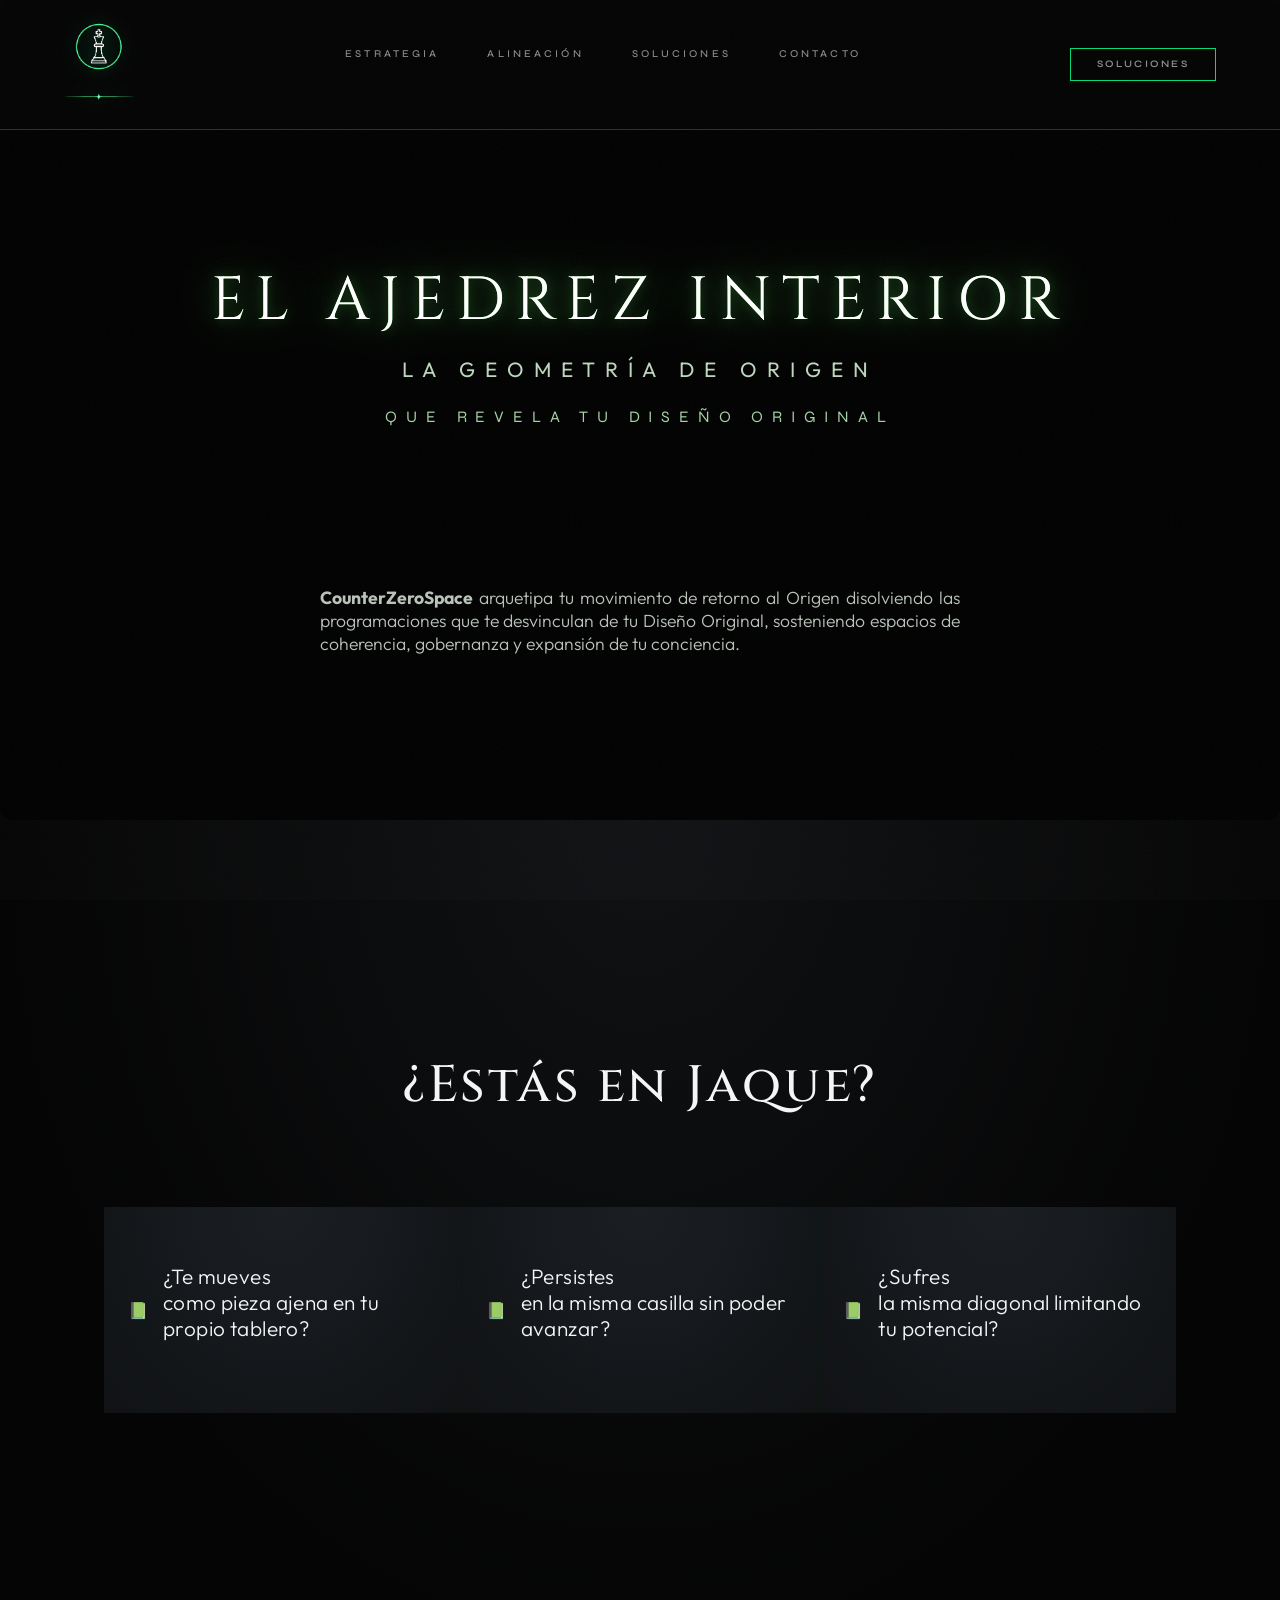
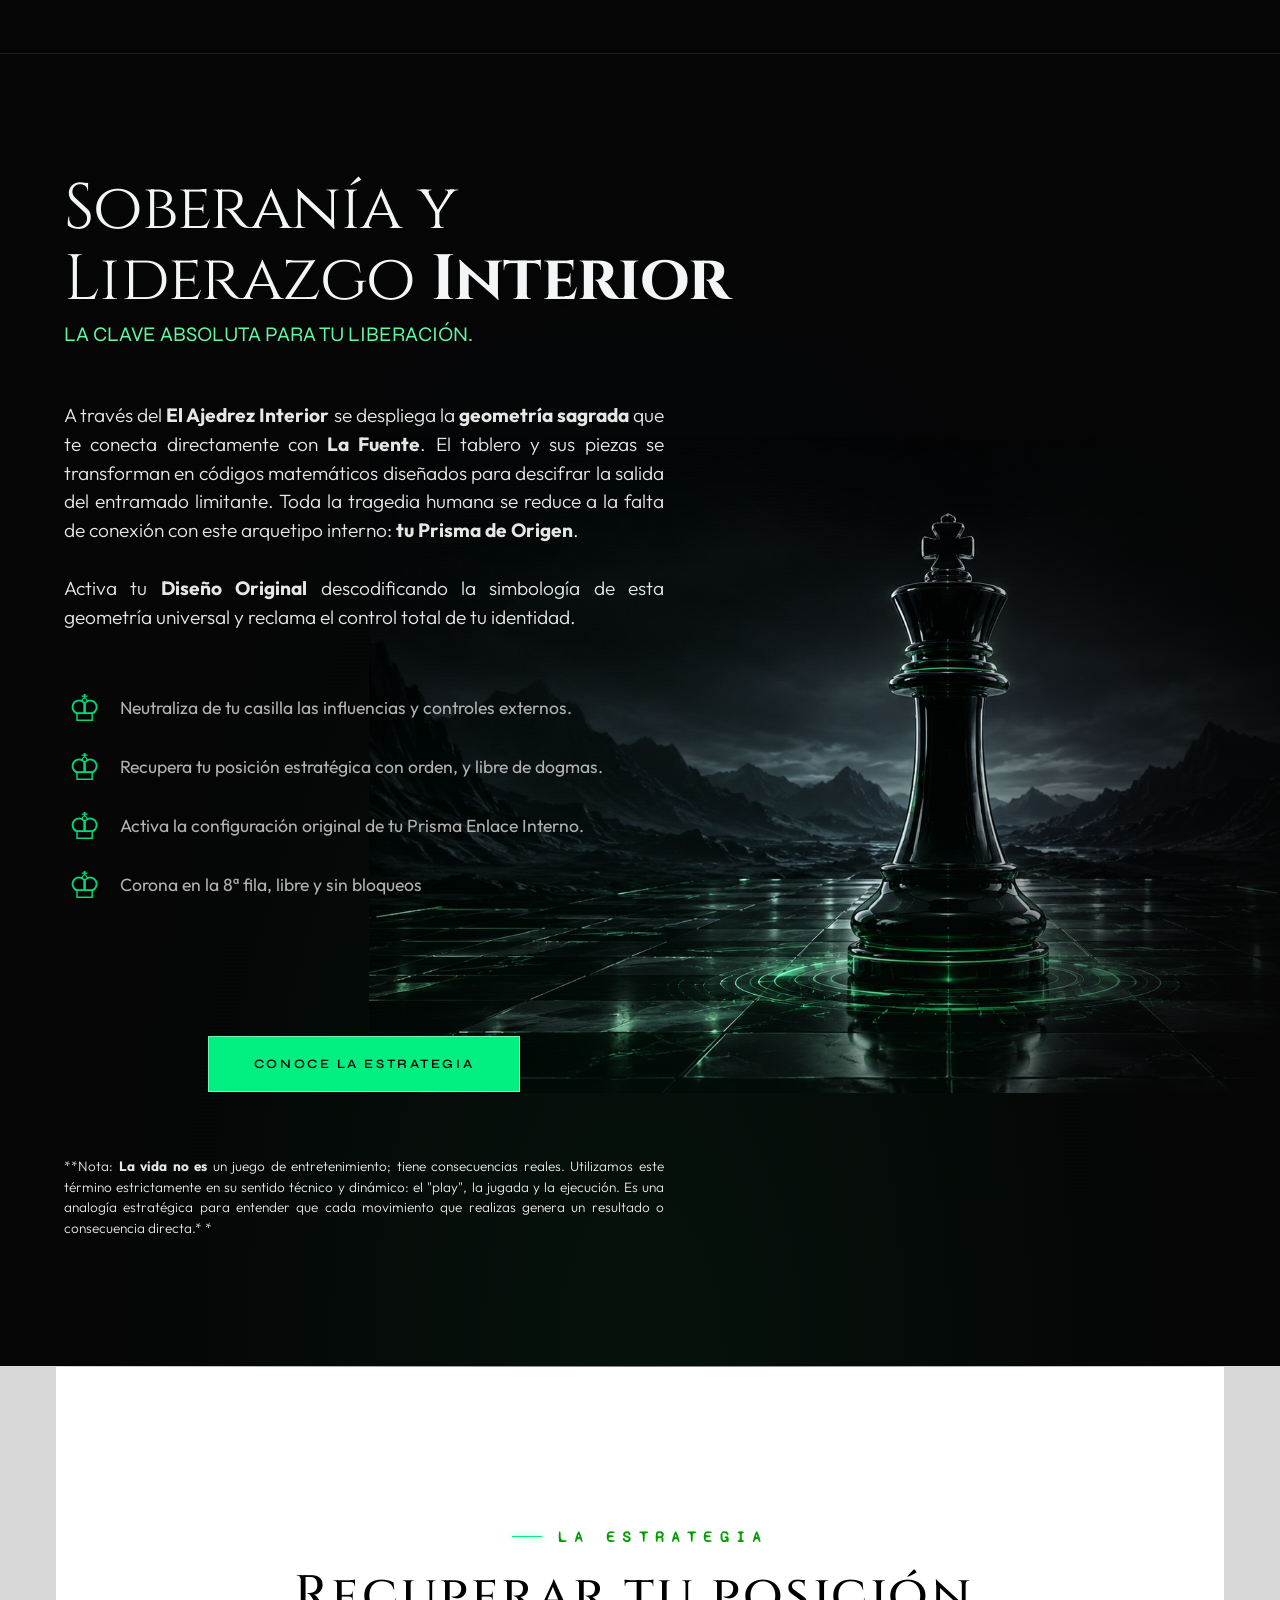
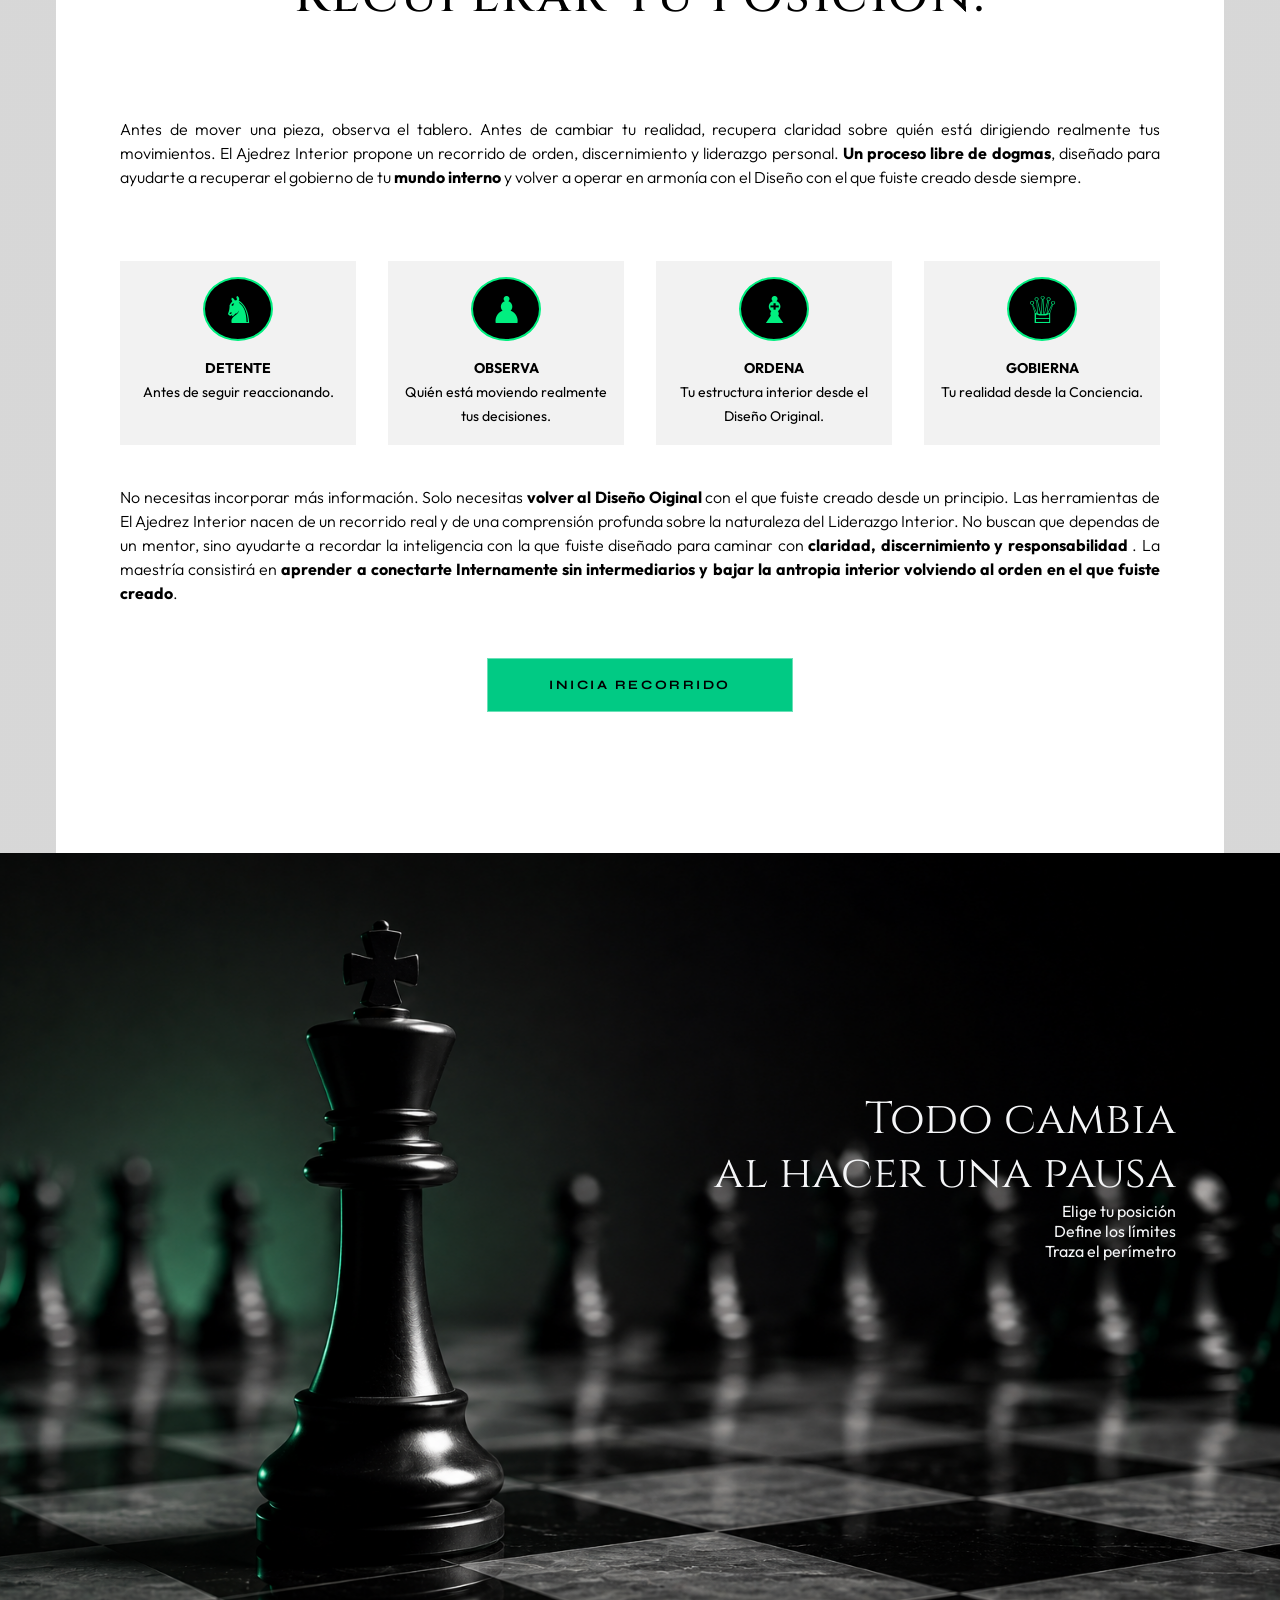
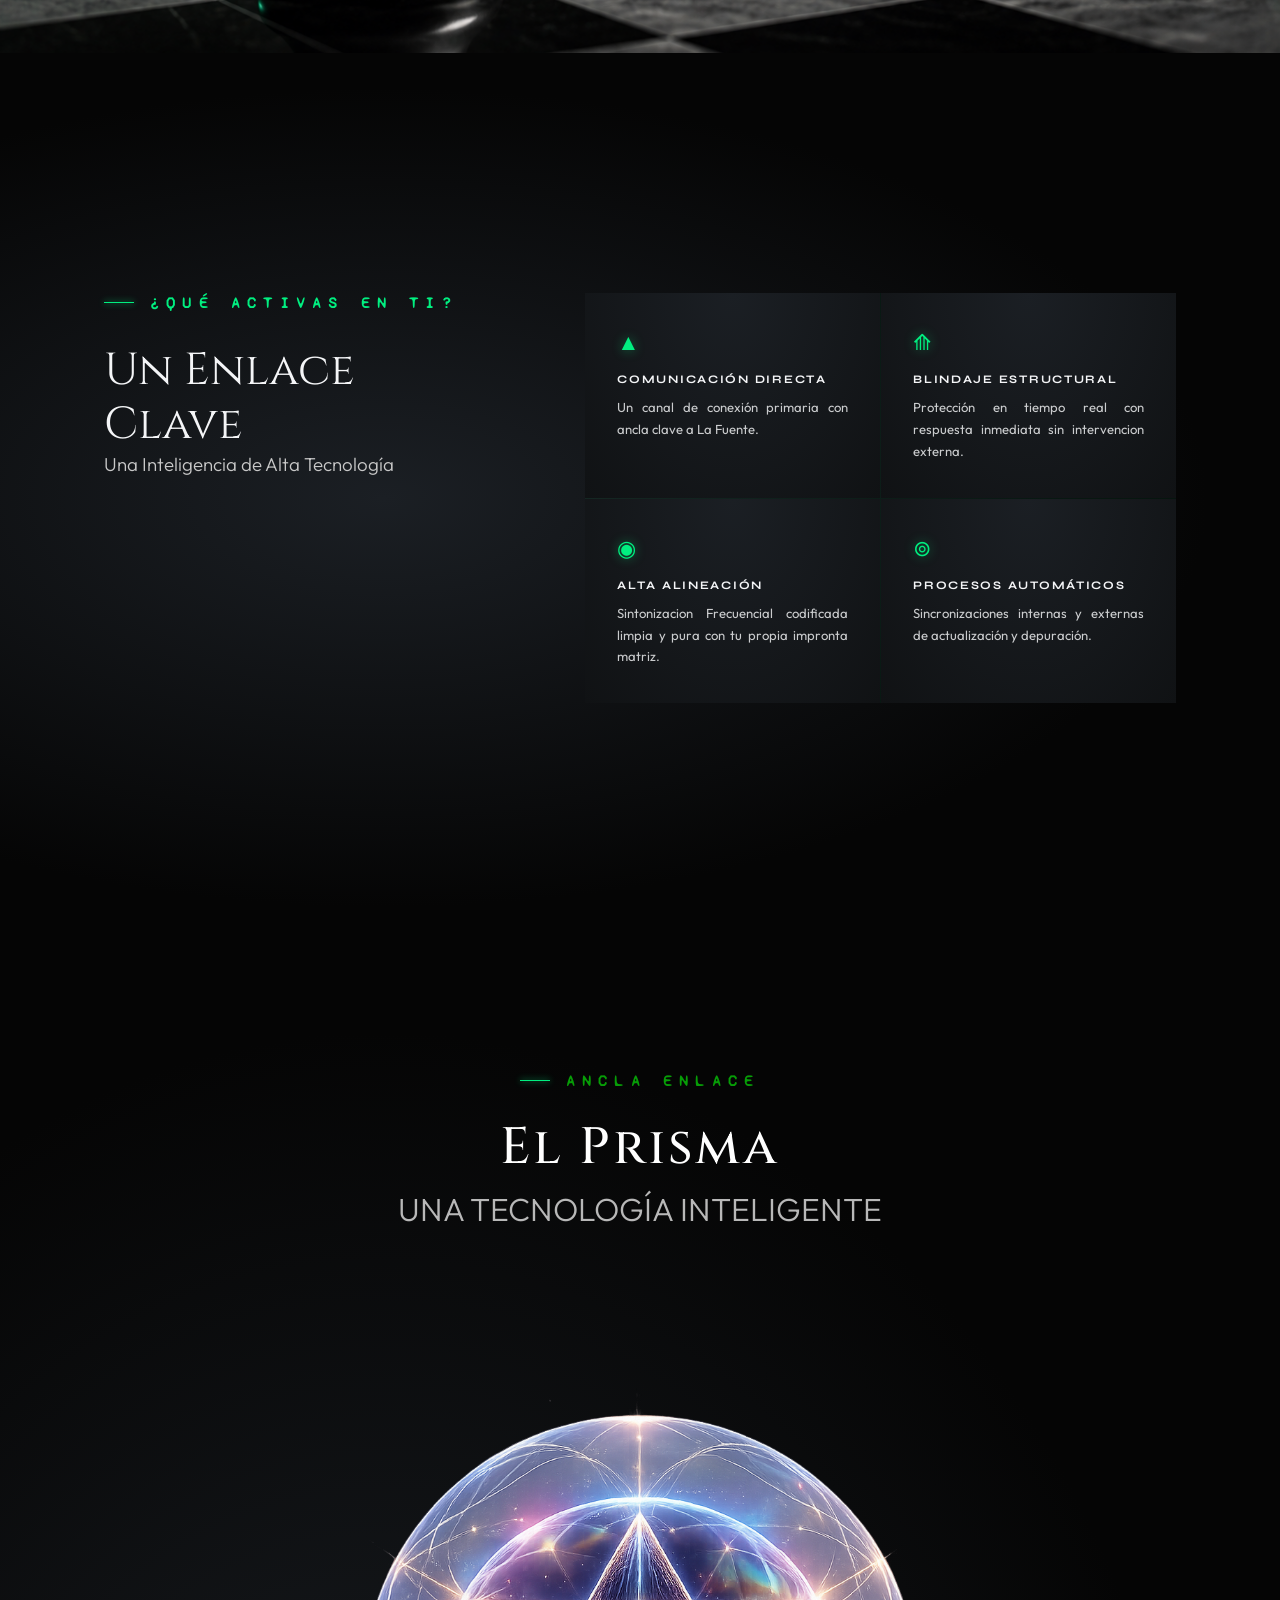
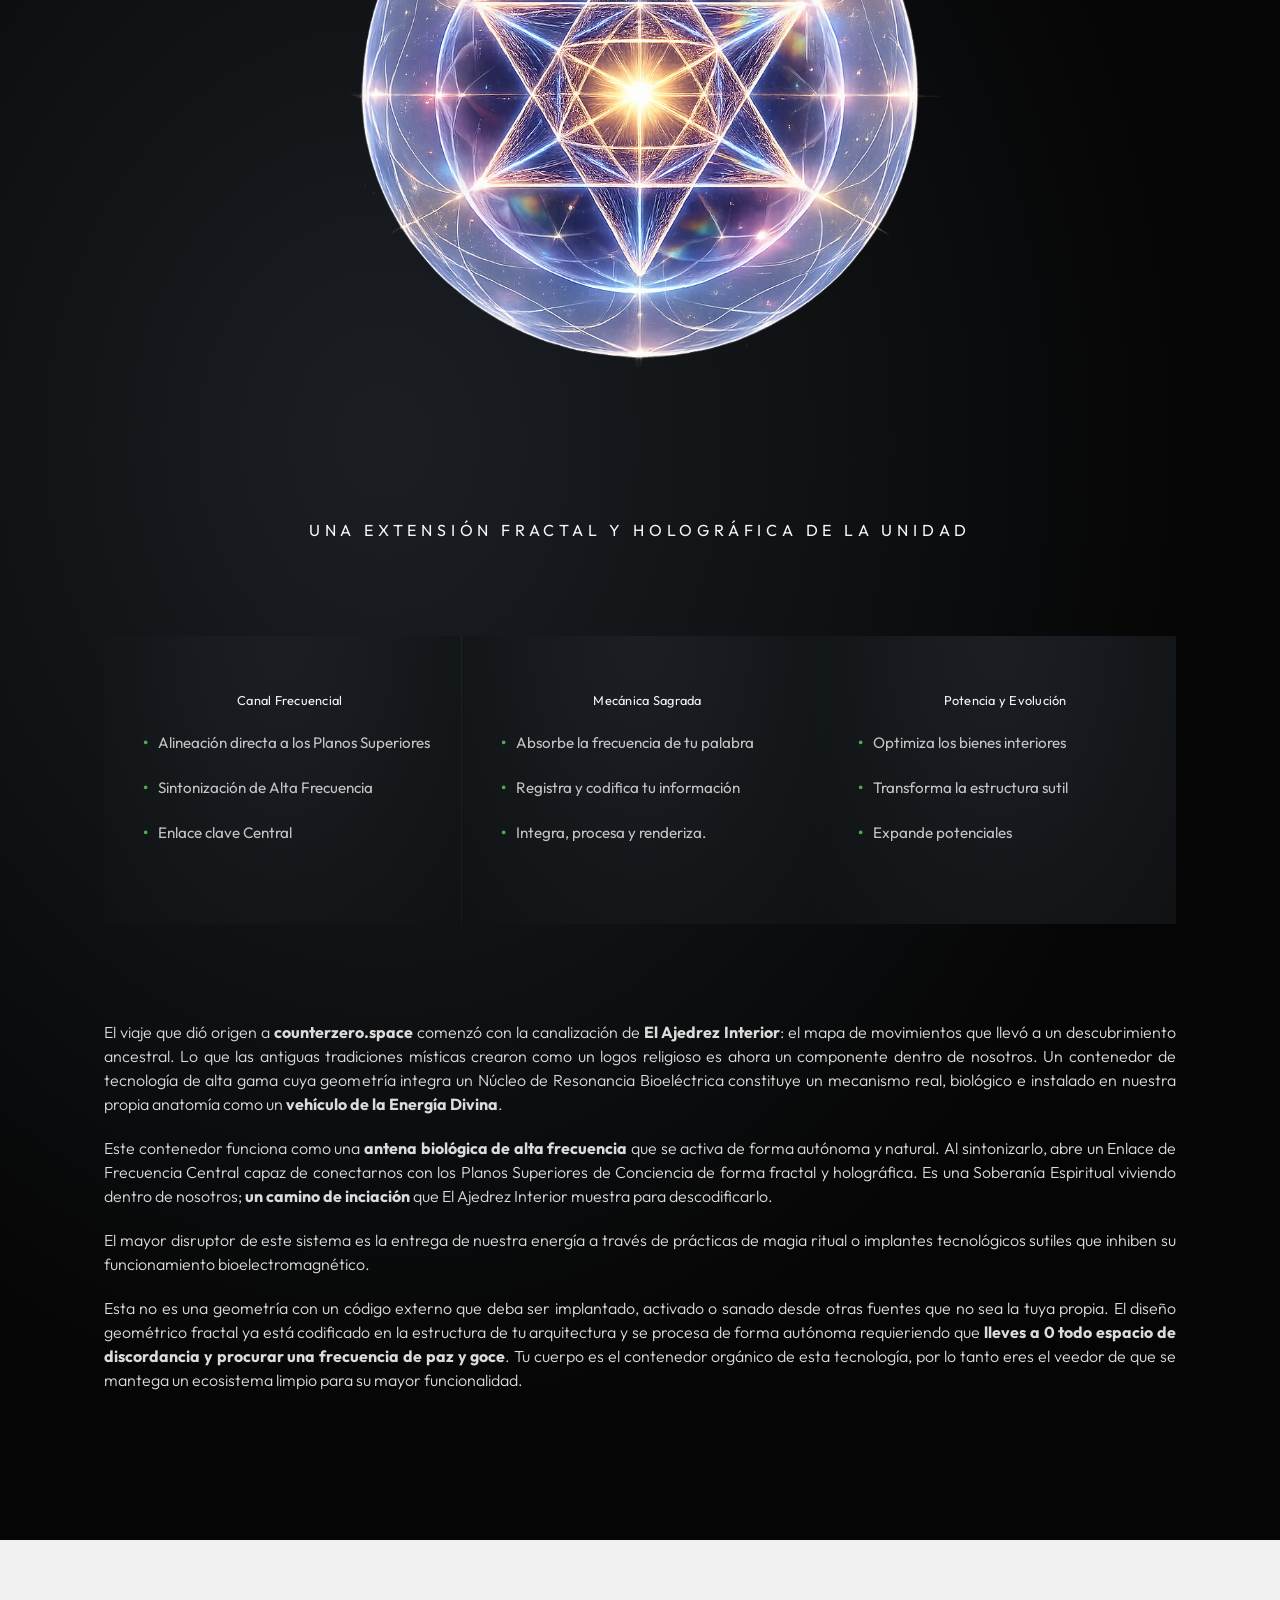
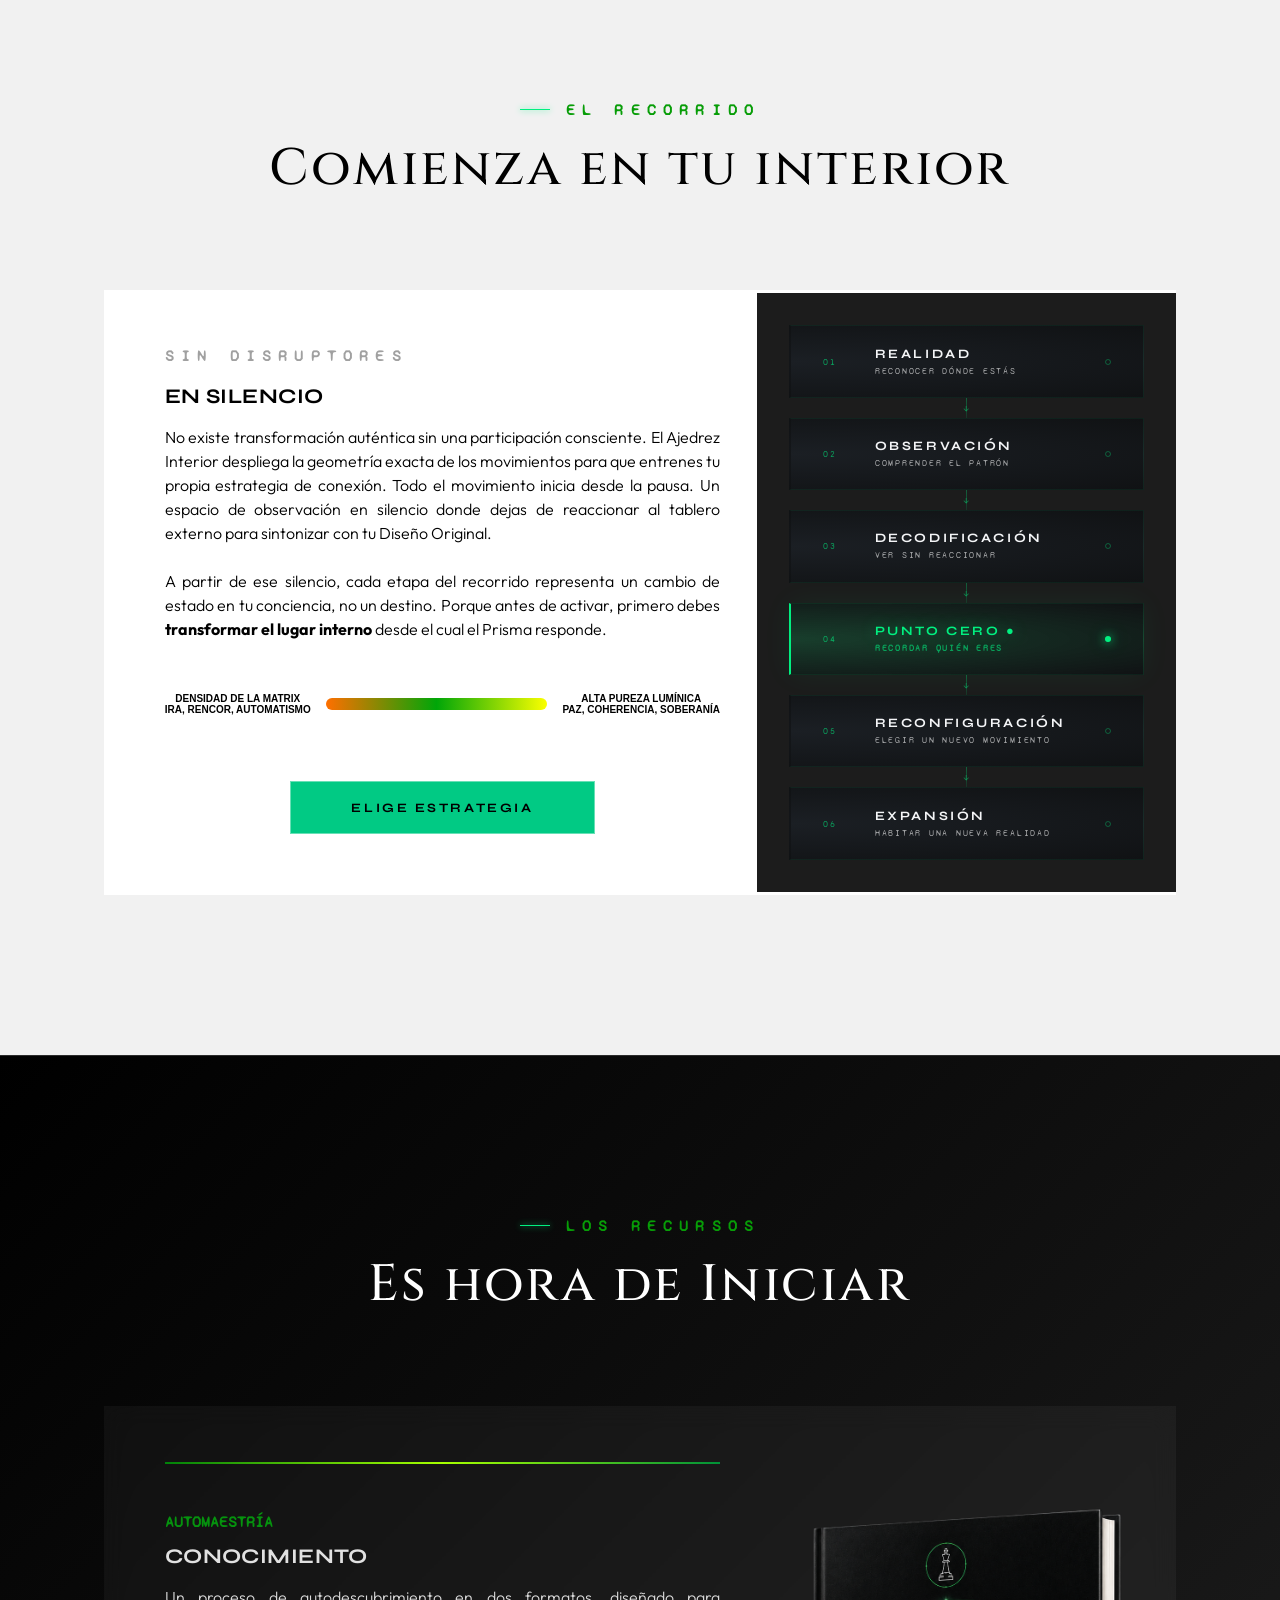
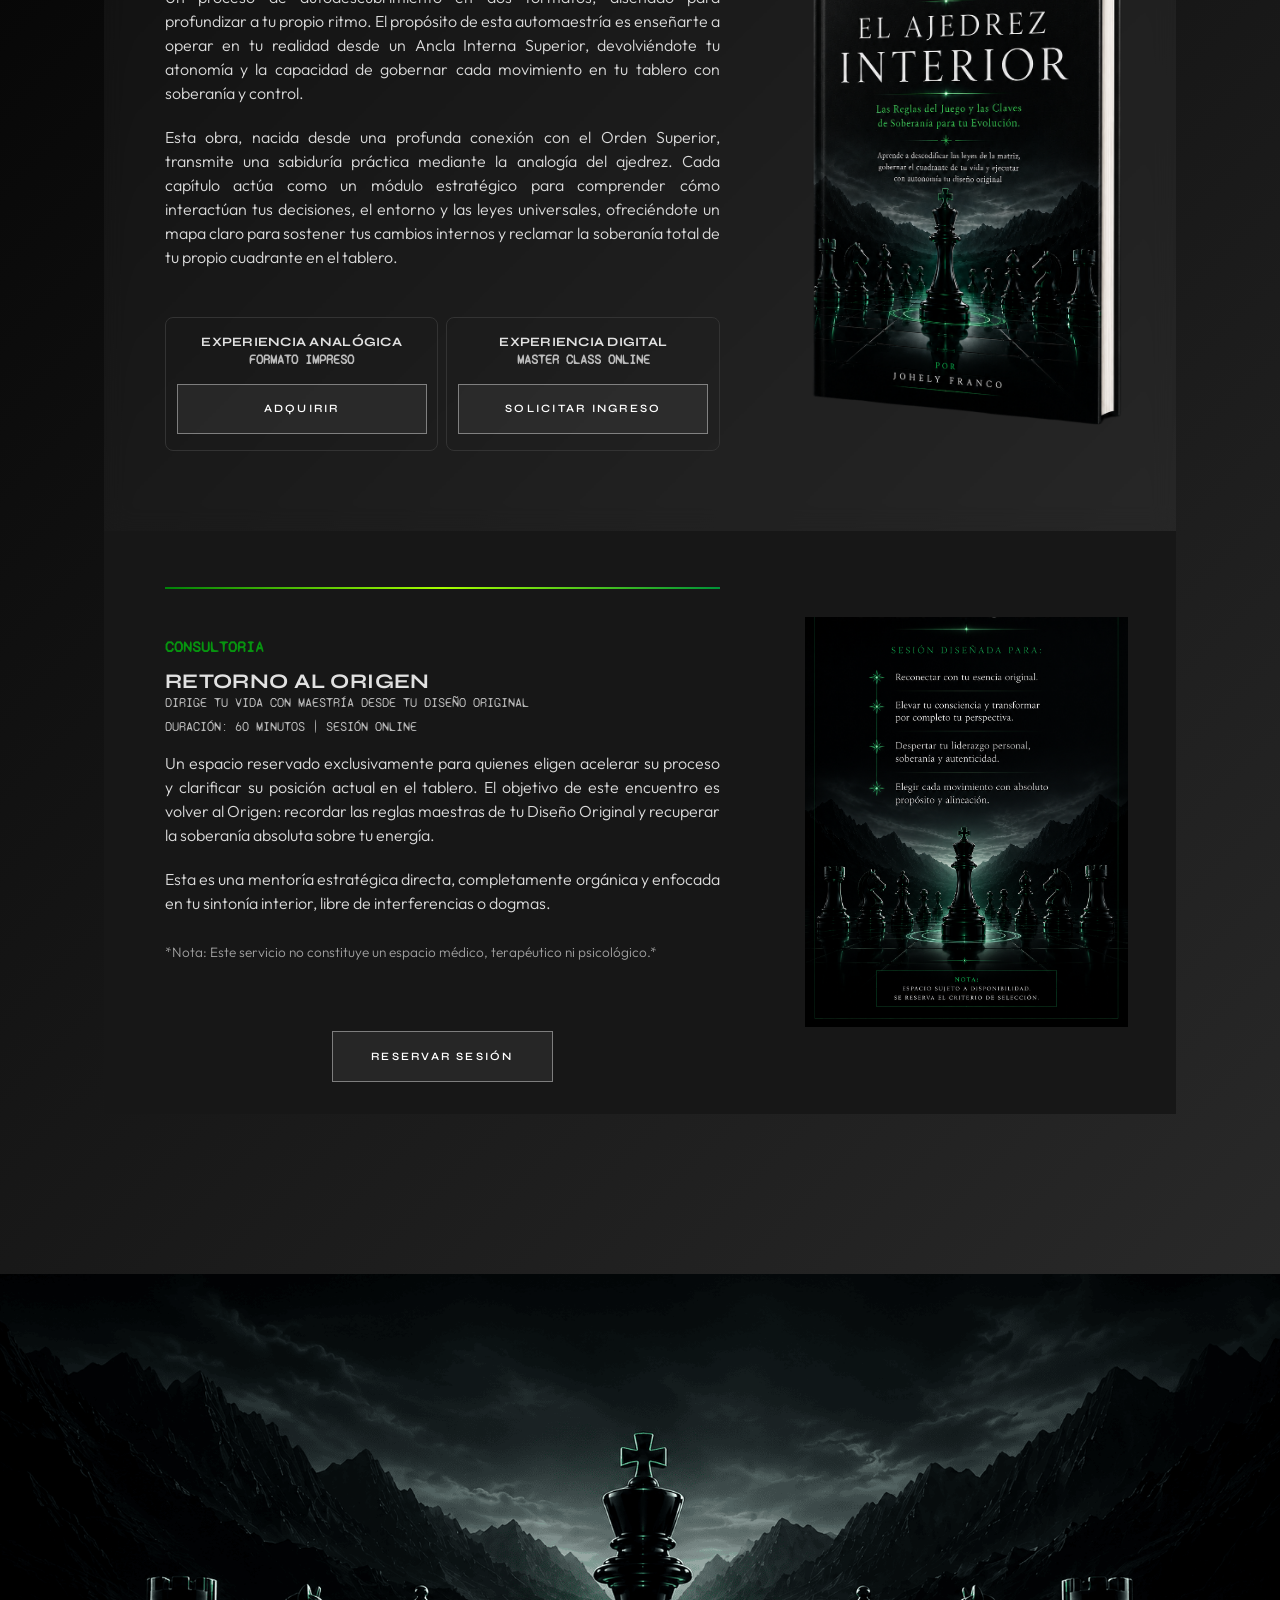
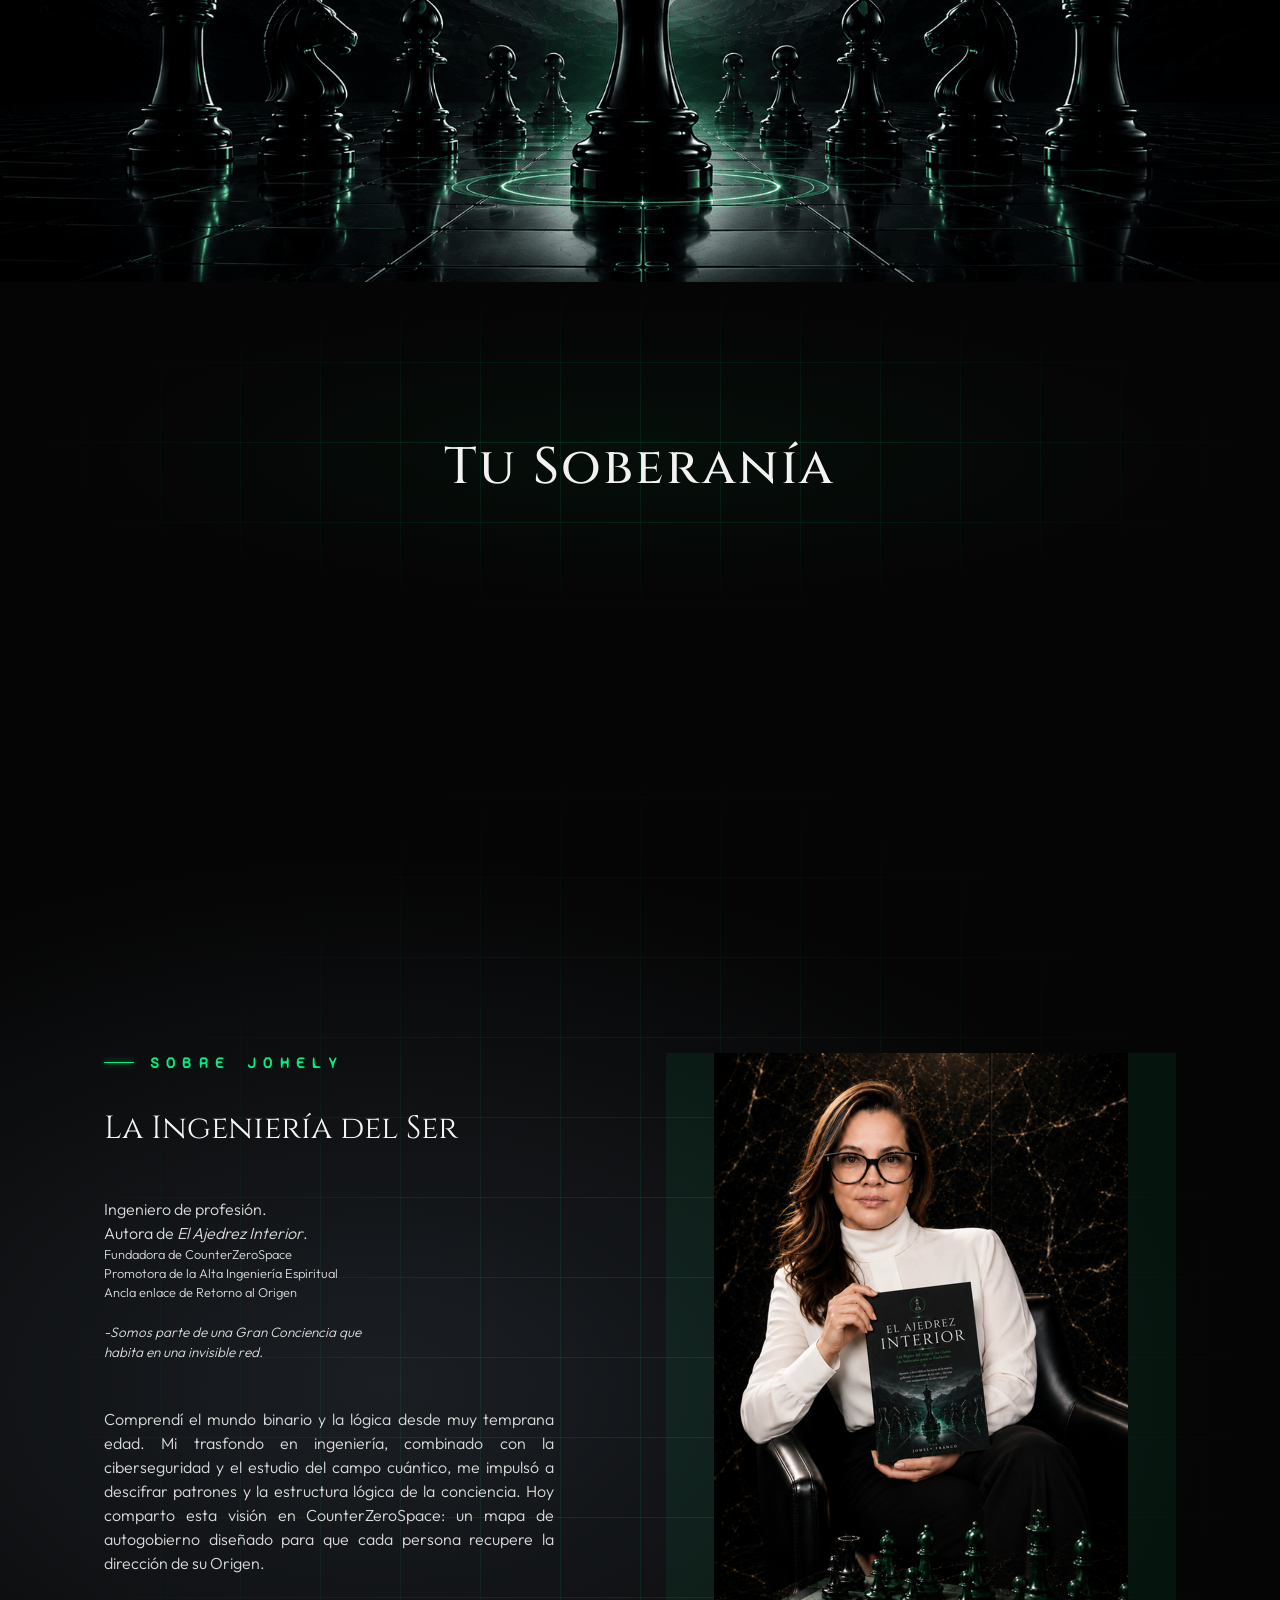
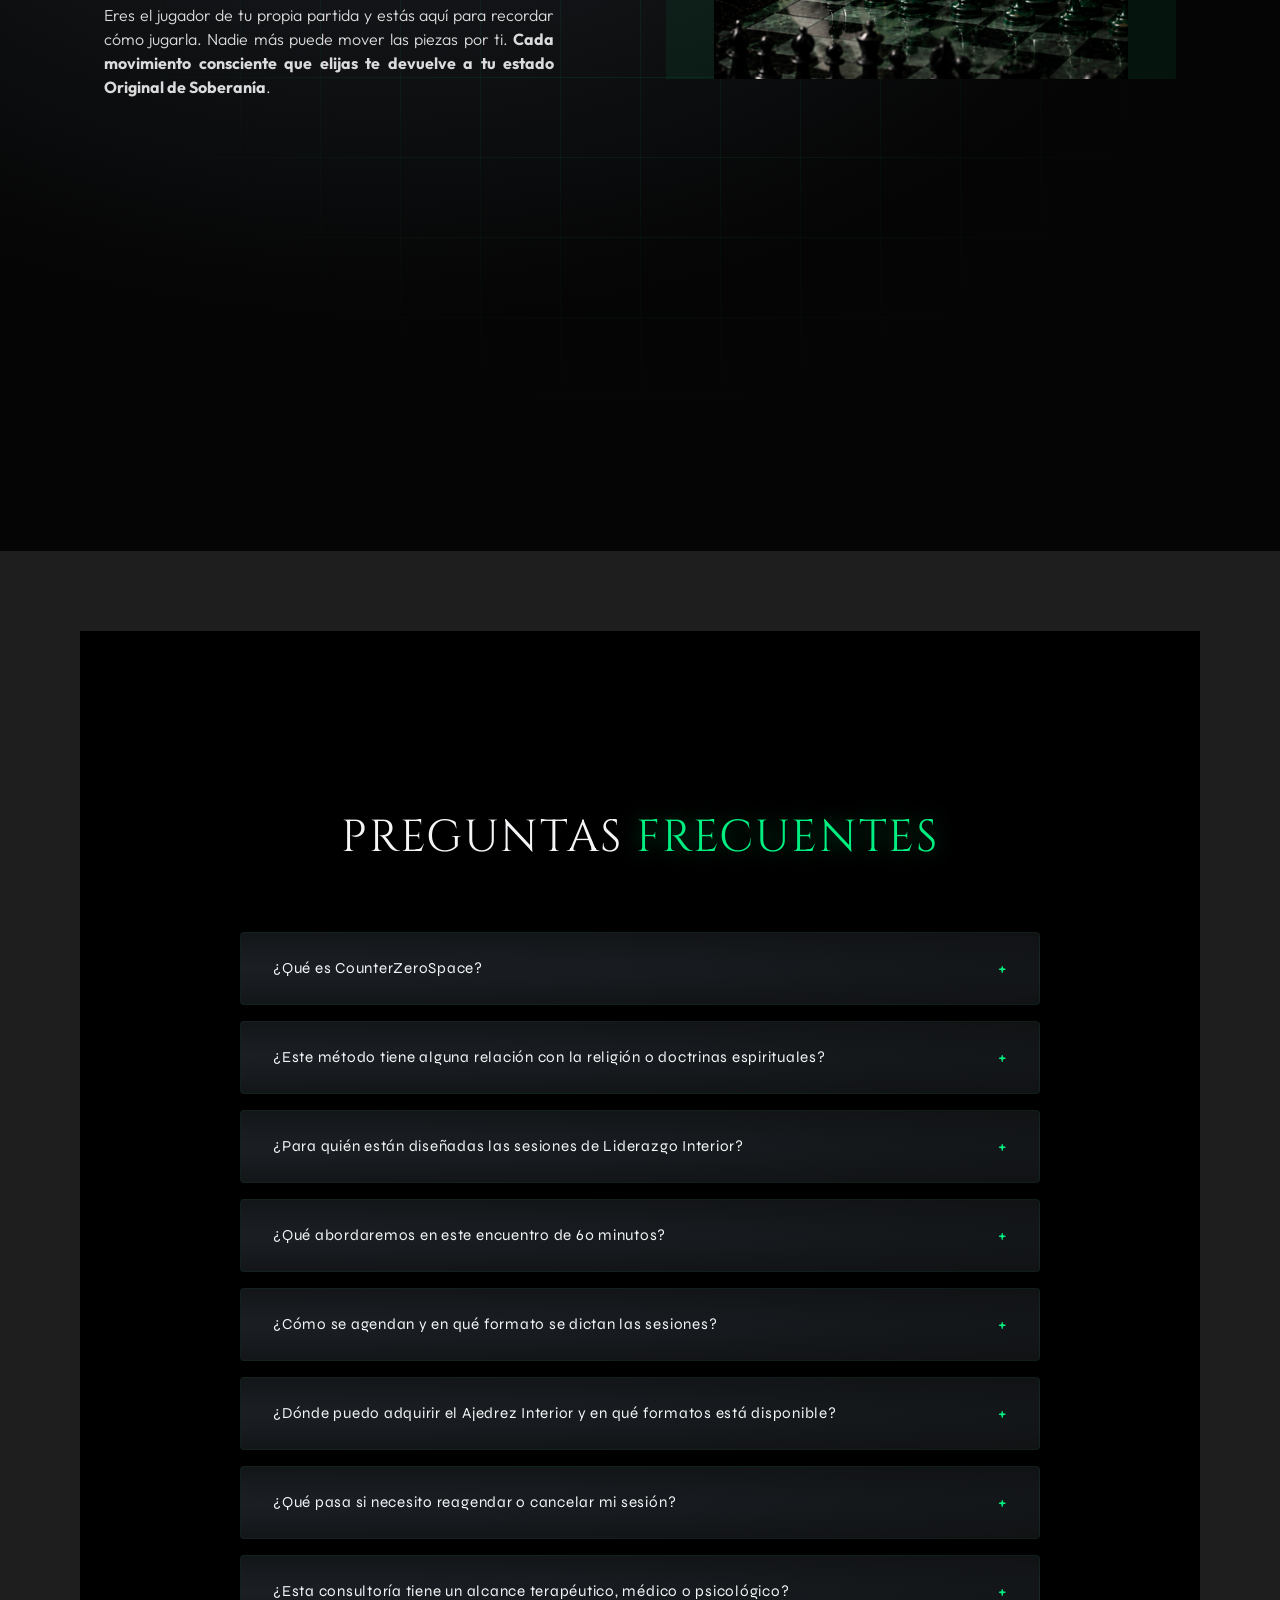
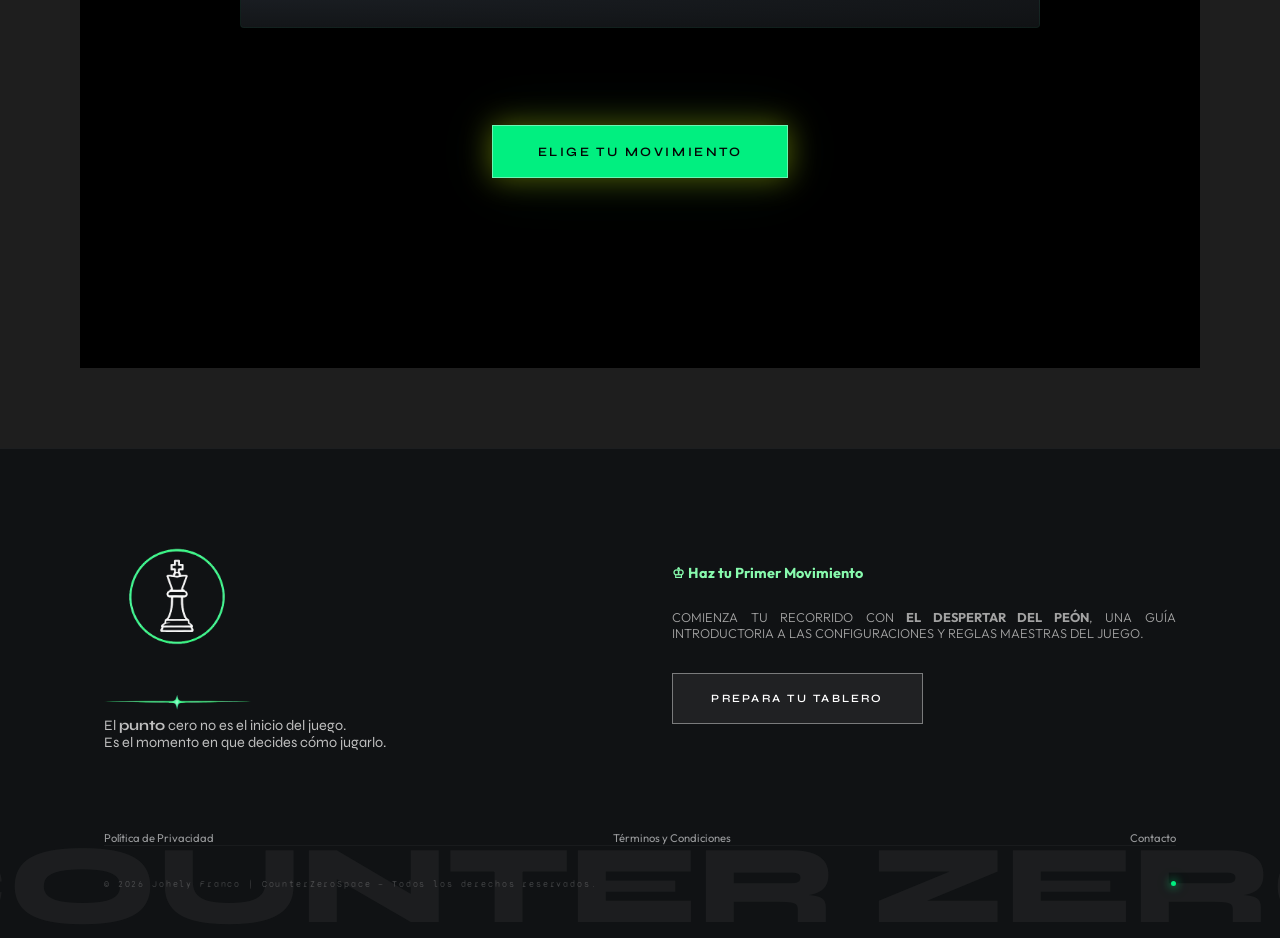
==== commit 4483ffe4: "arreglo prisma" ====
--- a/index.html
+++ b/index.html
@@ -2349,7 +2349,7 @@
    </div>
    <section class="introduccion-prisma text-center">
       <p class="philx-body">
-        El viaje que dió origen a <strong style="font-weight: bold">counterzero.space</strong> comenzó con la canalización de <strong style="font-weight: bold">El Ajedrez Interior</strong>: el mapa de movimientos que llevó a un descubrimiento ancestral.   Lo que las antiguas tradiciones místicas crearon como un logos religioso es ahora un componente dentro de nosotros. Un contenedor de tecnología de alta gama cuya geometría integra un Núcleo de Resonancia Bioeléctrica constituyendo un mecanismo real, biológico e instalado en nuestra propia anatomía como un <strong style="font-weight: bold"> vehículo de la Energía Divina</strong>.
+        El viaje que dió origen a <strong style="font-weight: bold">counterzero.space</strong> comenzó con la canalización de <strong style="font-weight: bold">El Ajedrez Interior</strong>: el mapa de movimientos que llevó a un descubrimiento ancestral.   Lo que las antiguas tradiciones místicas crearon como un logos religioso es ahora un componente dentro de nosotros. Un contenedor de tecnología de alta gama cuya geometría integra un Núcleo de Resonancia Bioeléctrica constituye un mecanismo real, biológico e instalado en nuestra propia anatomía como un <strong style="font-weight: bold"> vehículo de la Energía Divina</strong>.
       </p>
       <p class="philx-body">
         Este contenedor funciona como una <strong style="font-weight: bold">antena biológica de alta frecuencia</strong> que se activa de forma autónoma y natural. Al sintonizarlo, abre un Enlace de Frecuencia Central capaz de conectarnos con los Planos Superiores de Conciencia de forma fractal y holográfica. Es una Soberanía Espiritual viviendo dentro de nosotros; <strong style="font-weight: bold">un camino de inciación</strong> que El Ajedrez Interior muestra para descodificarlo.
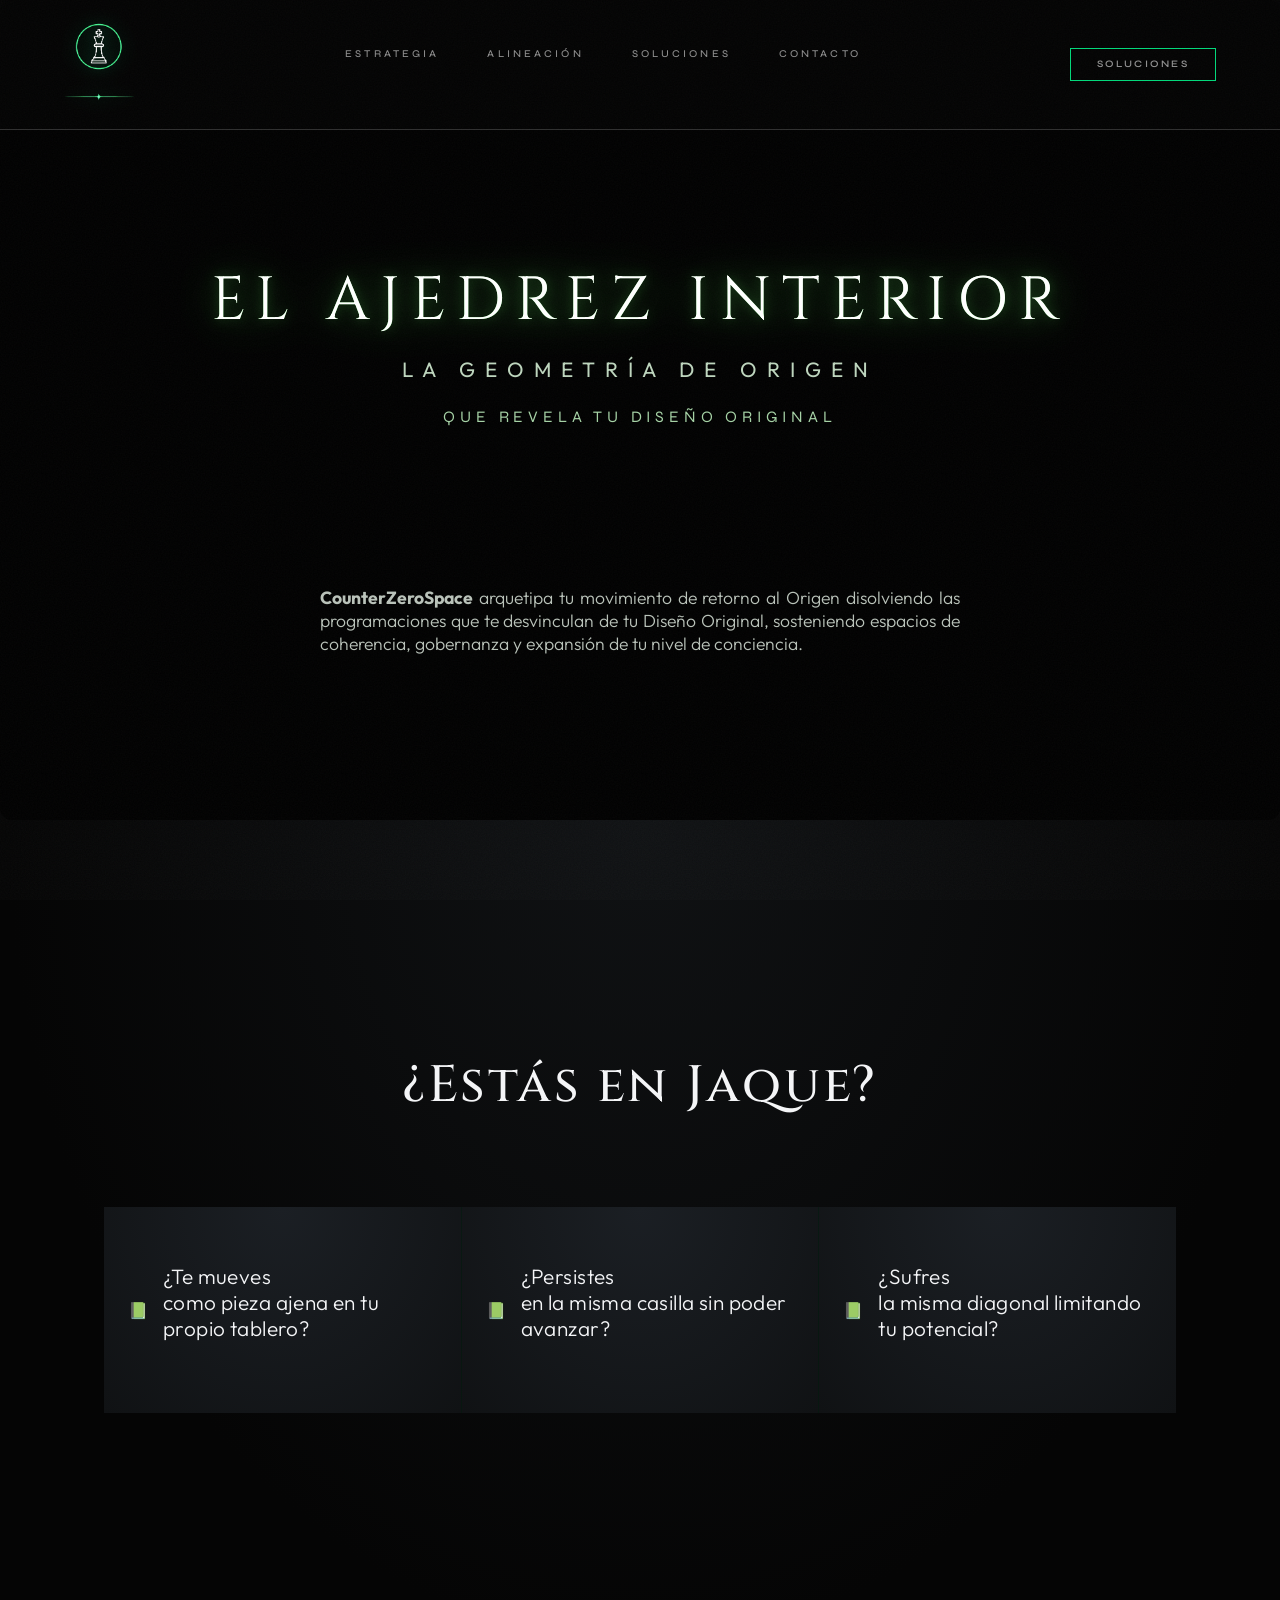
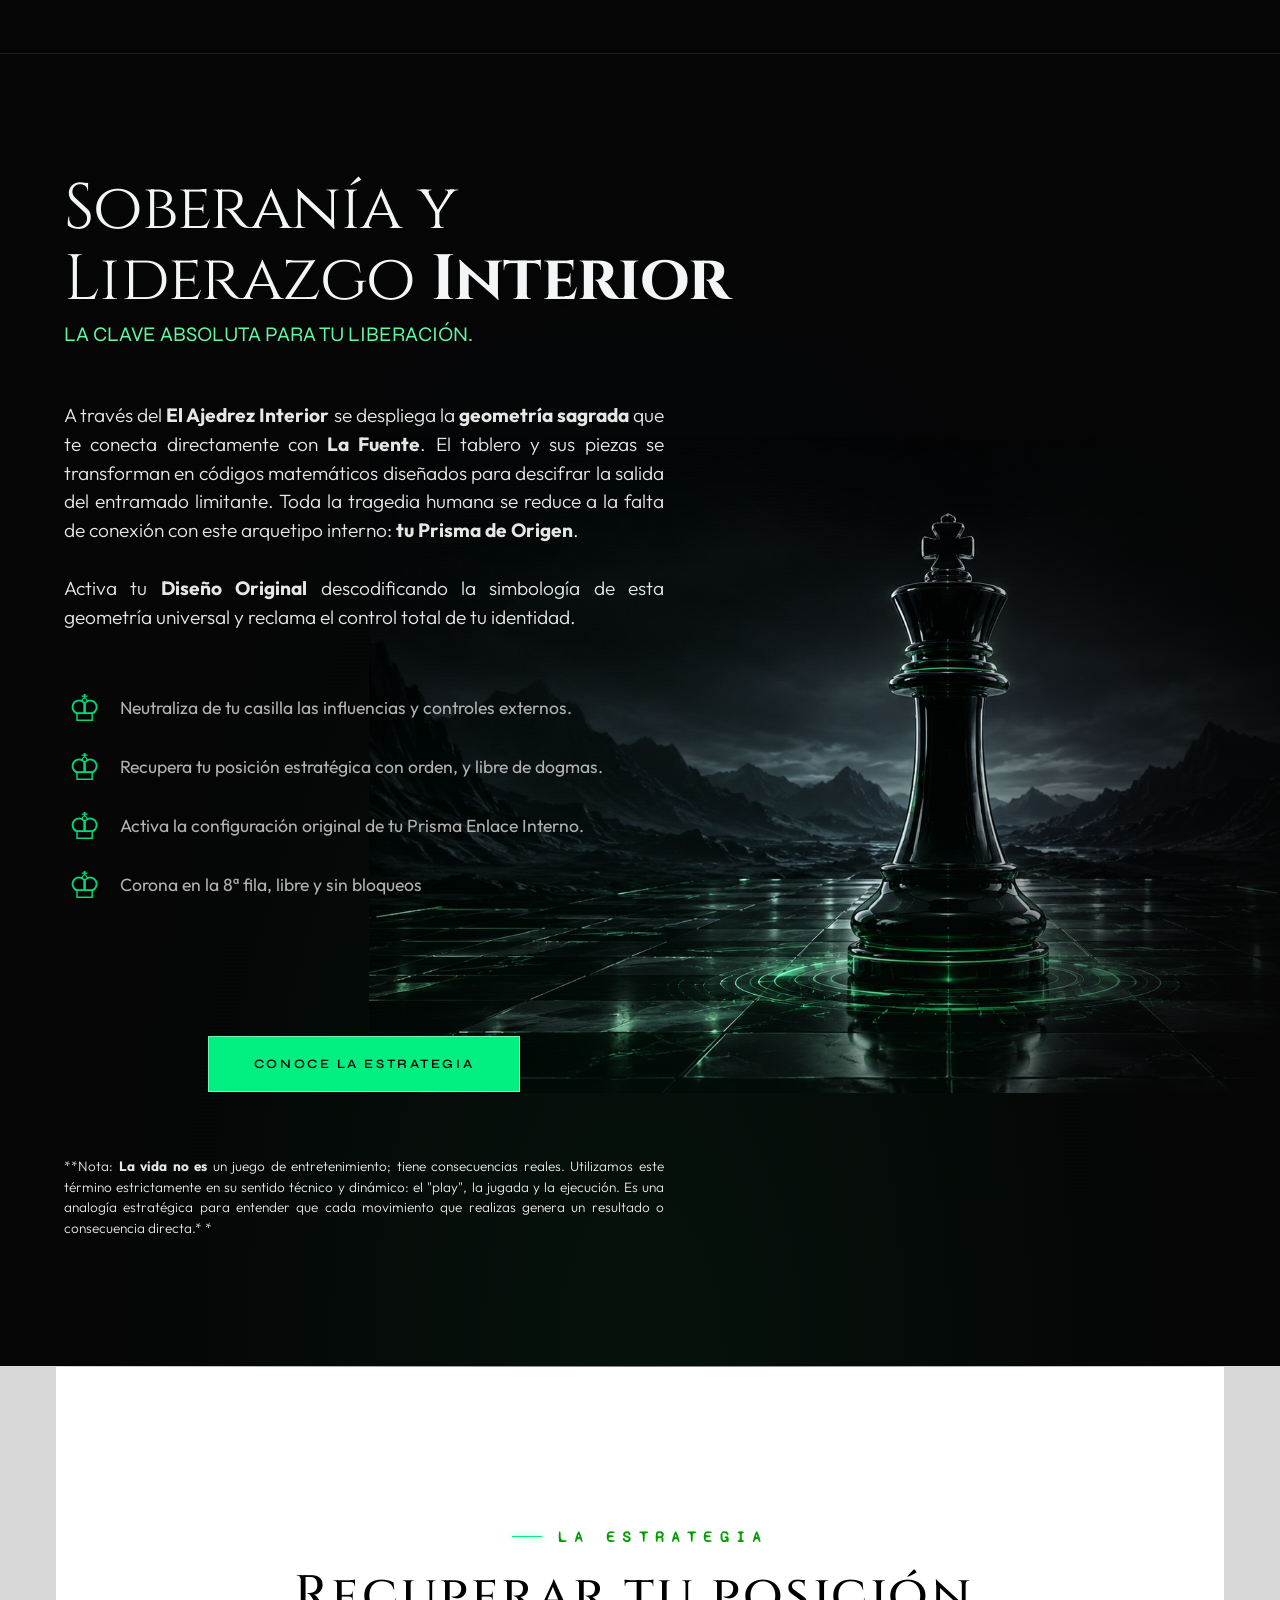
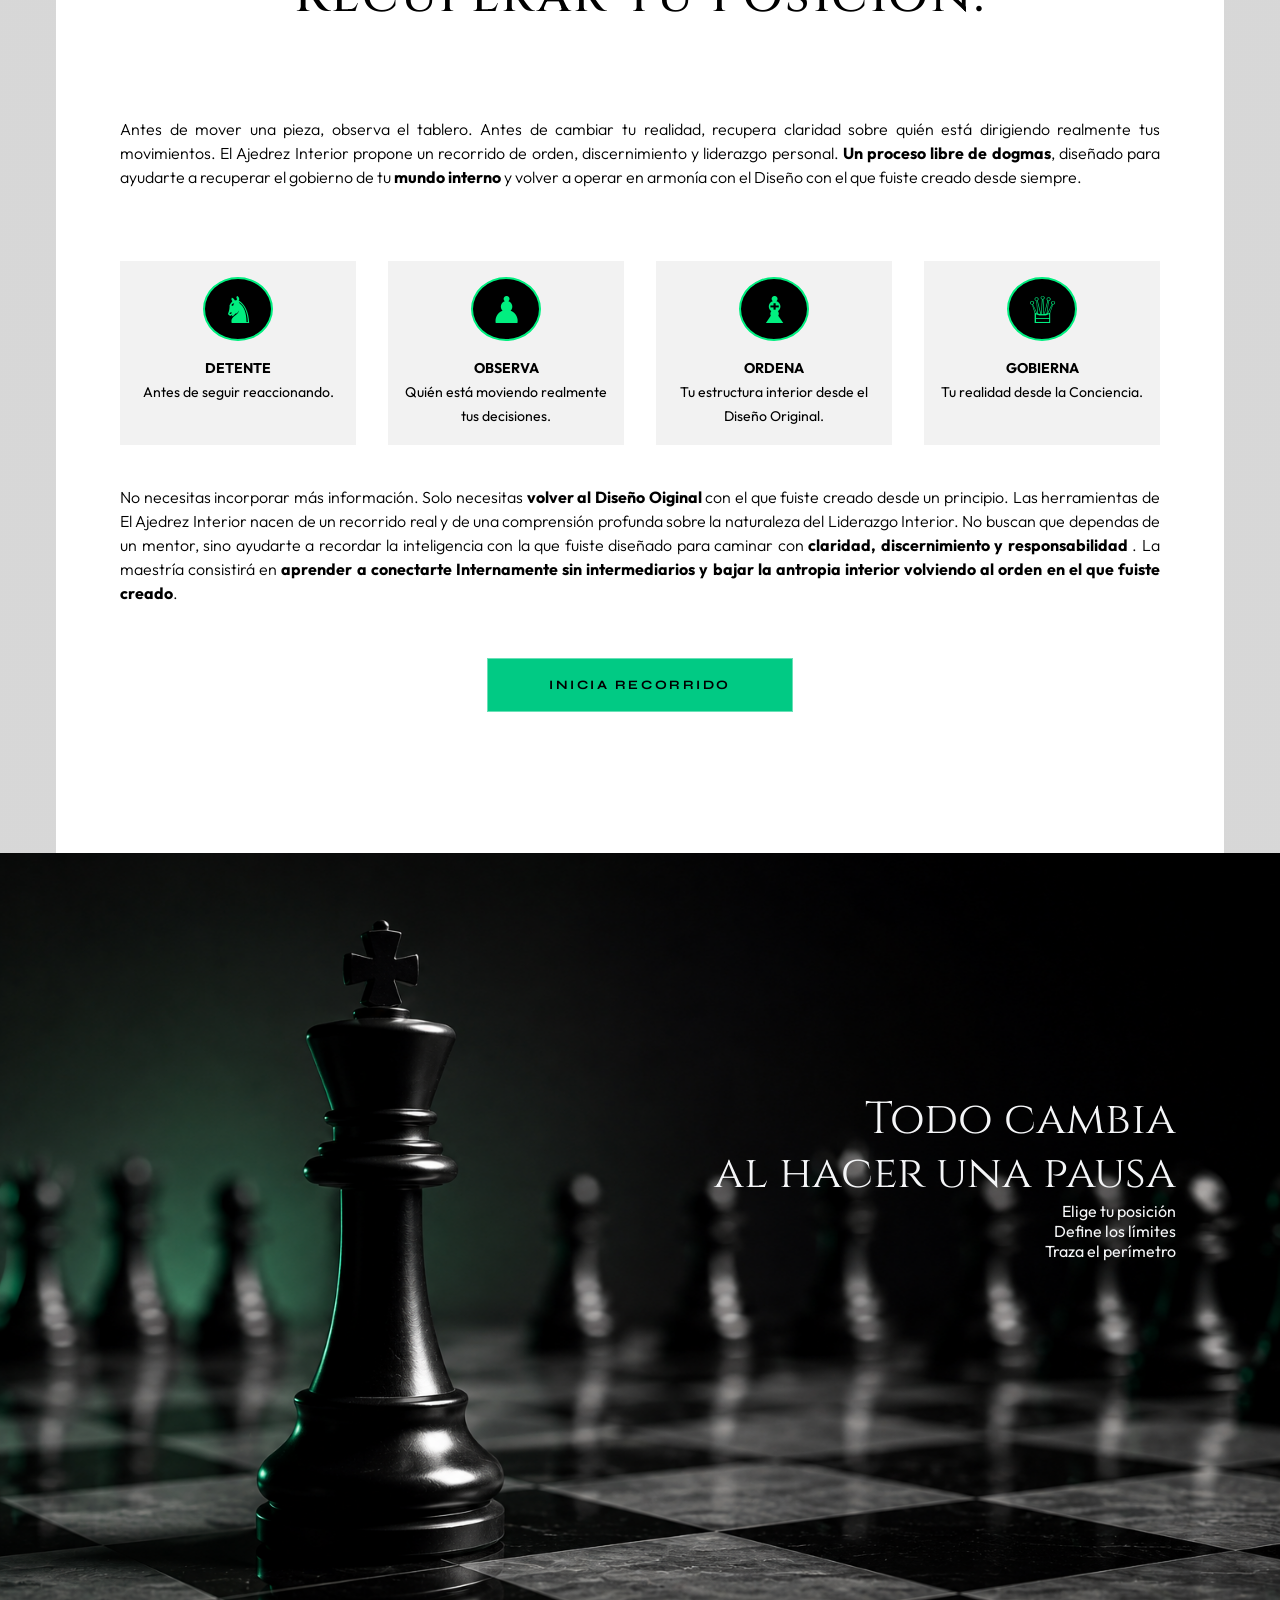
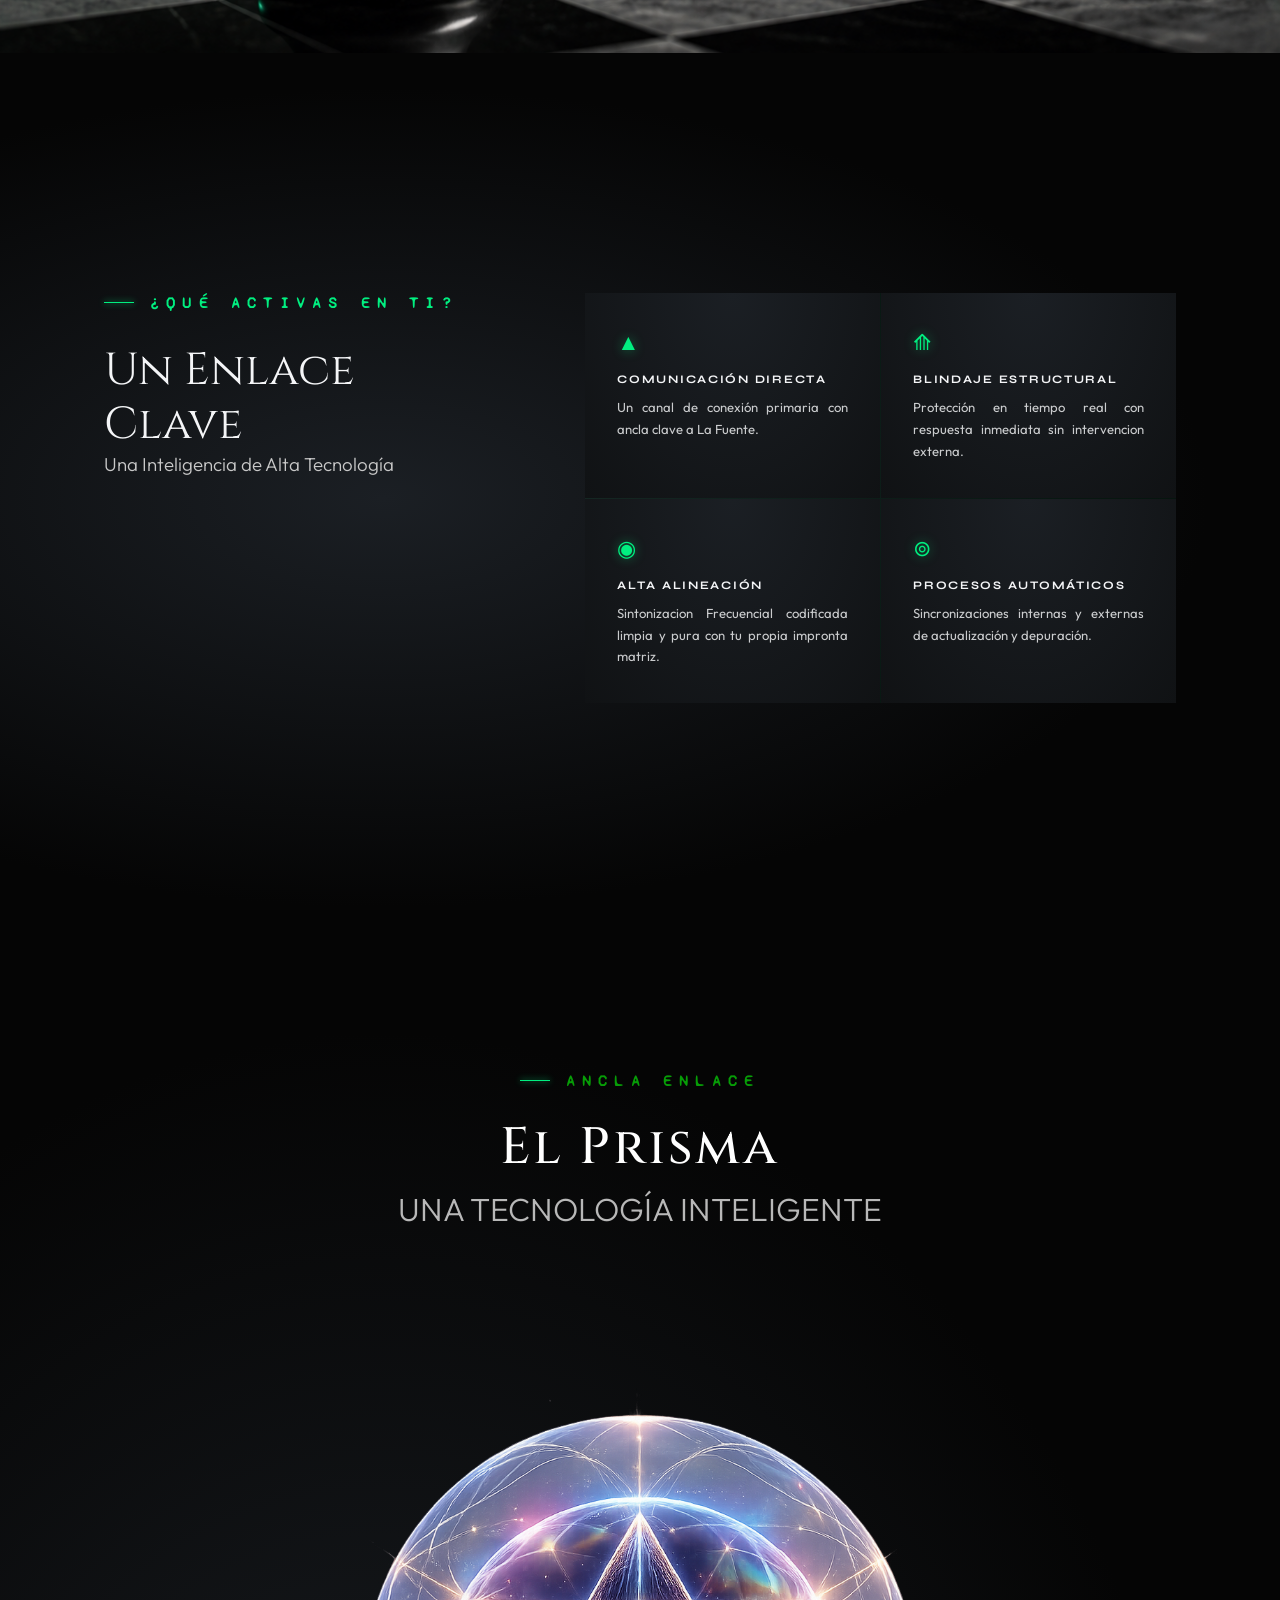
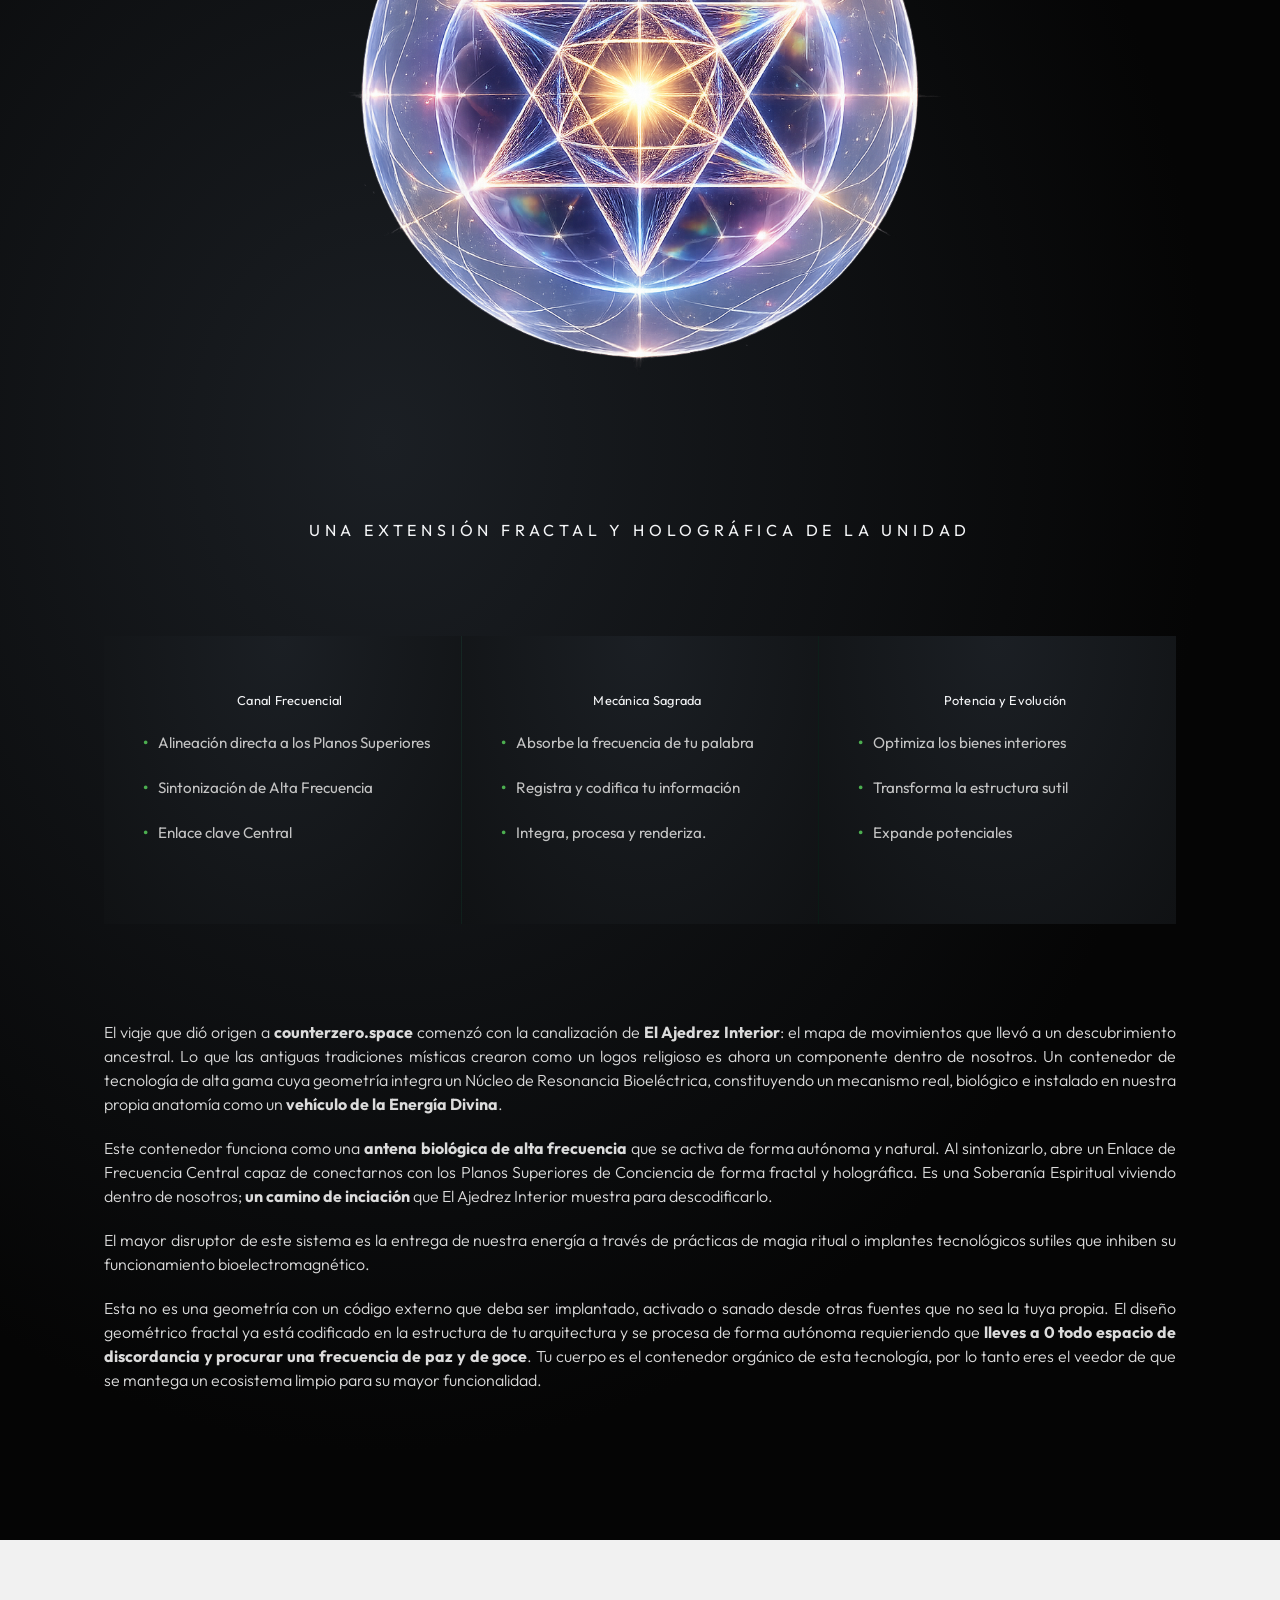
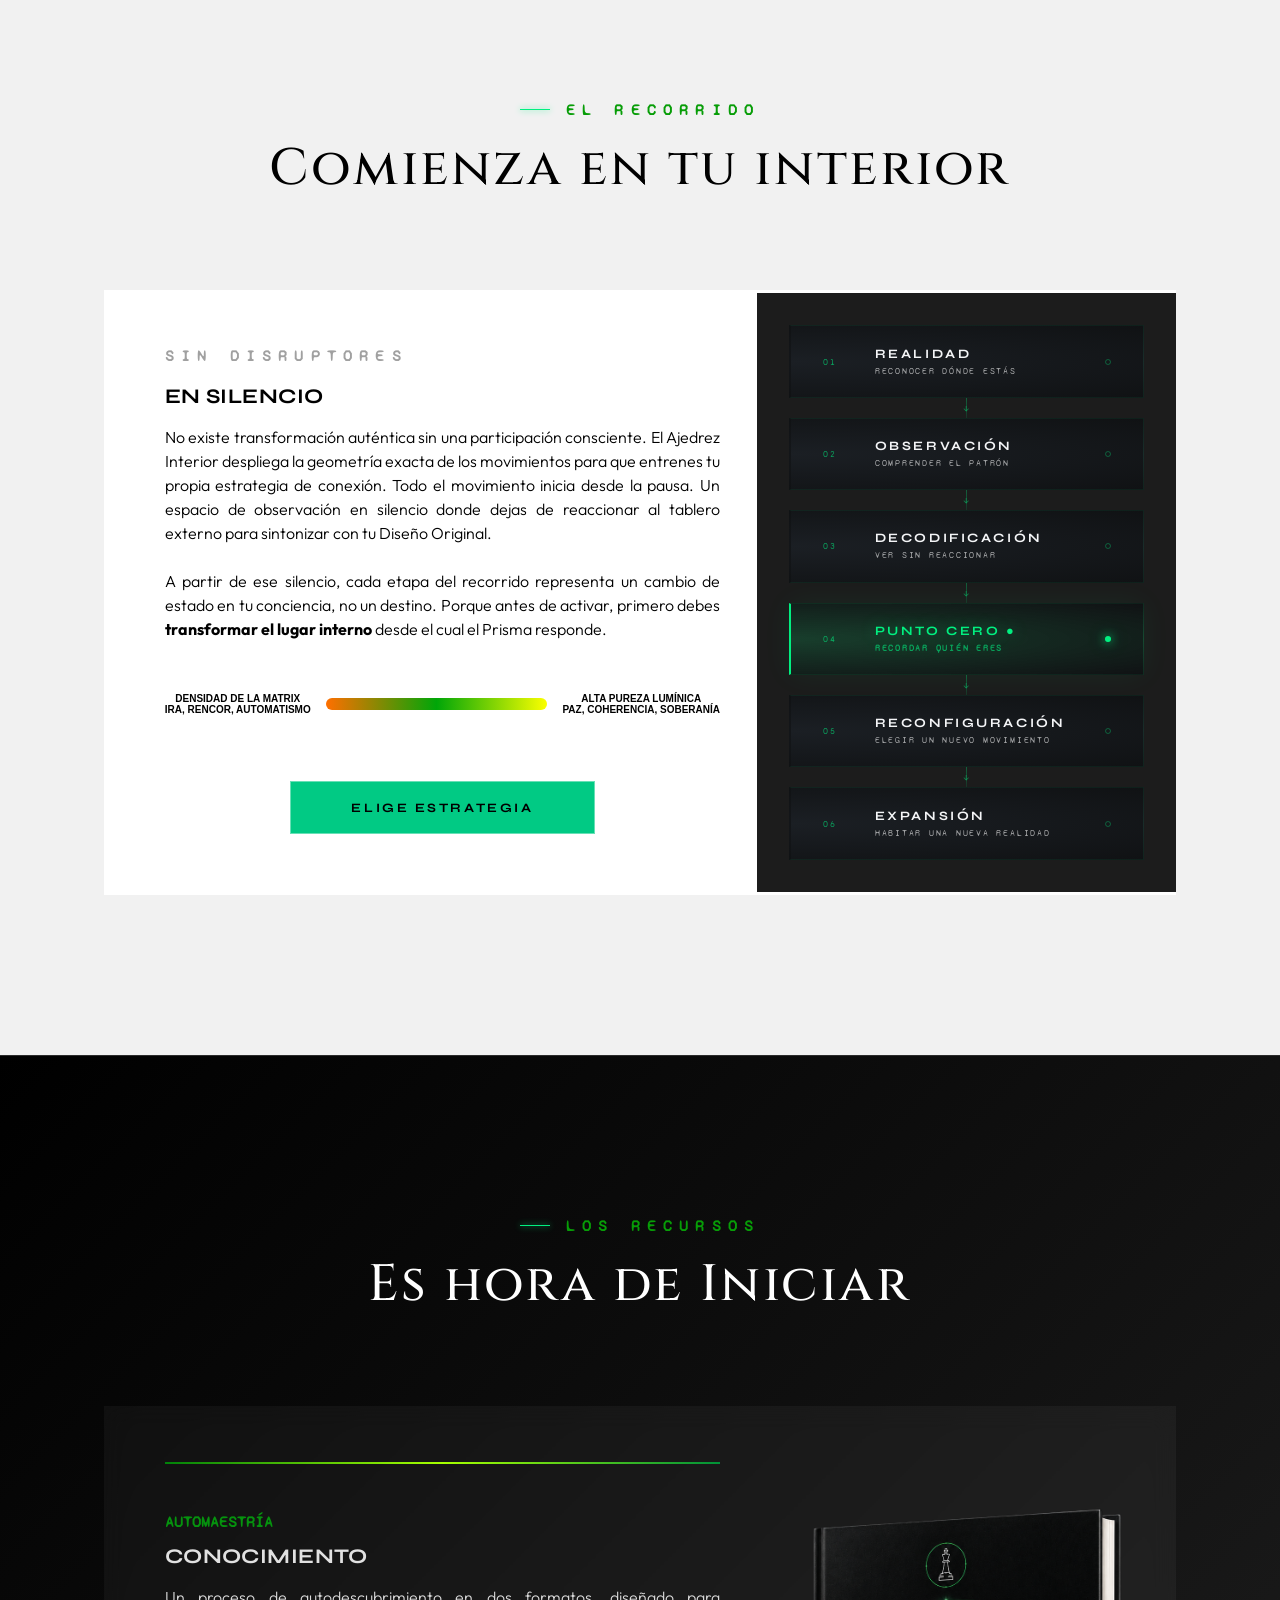
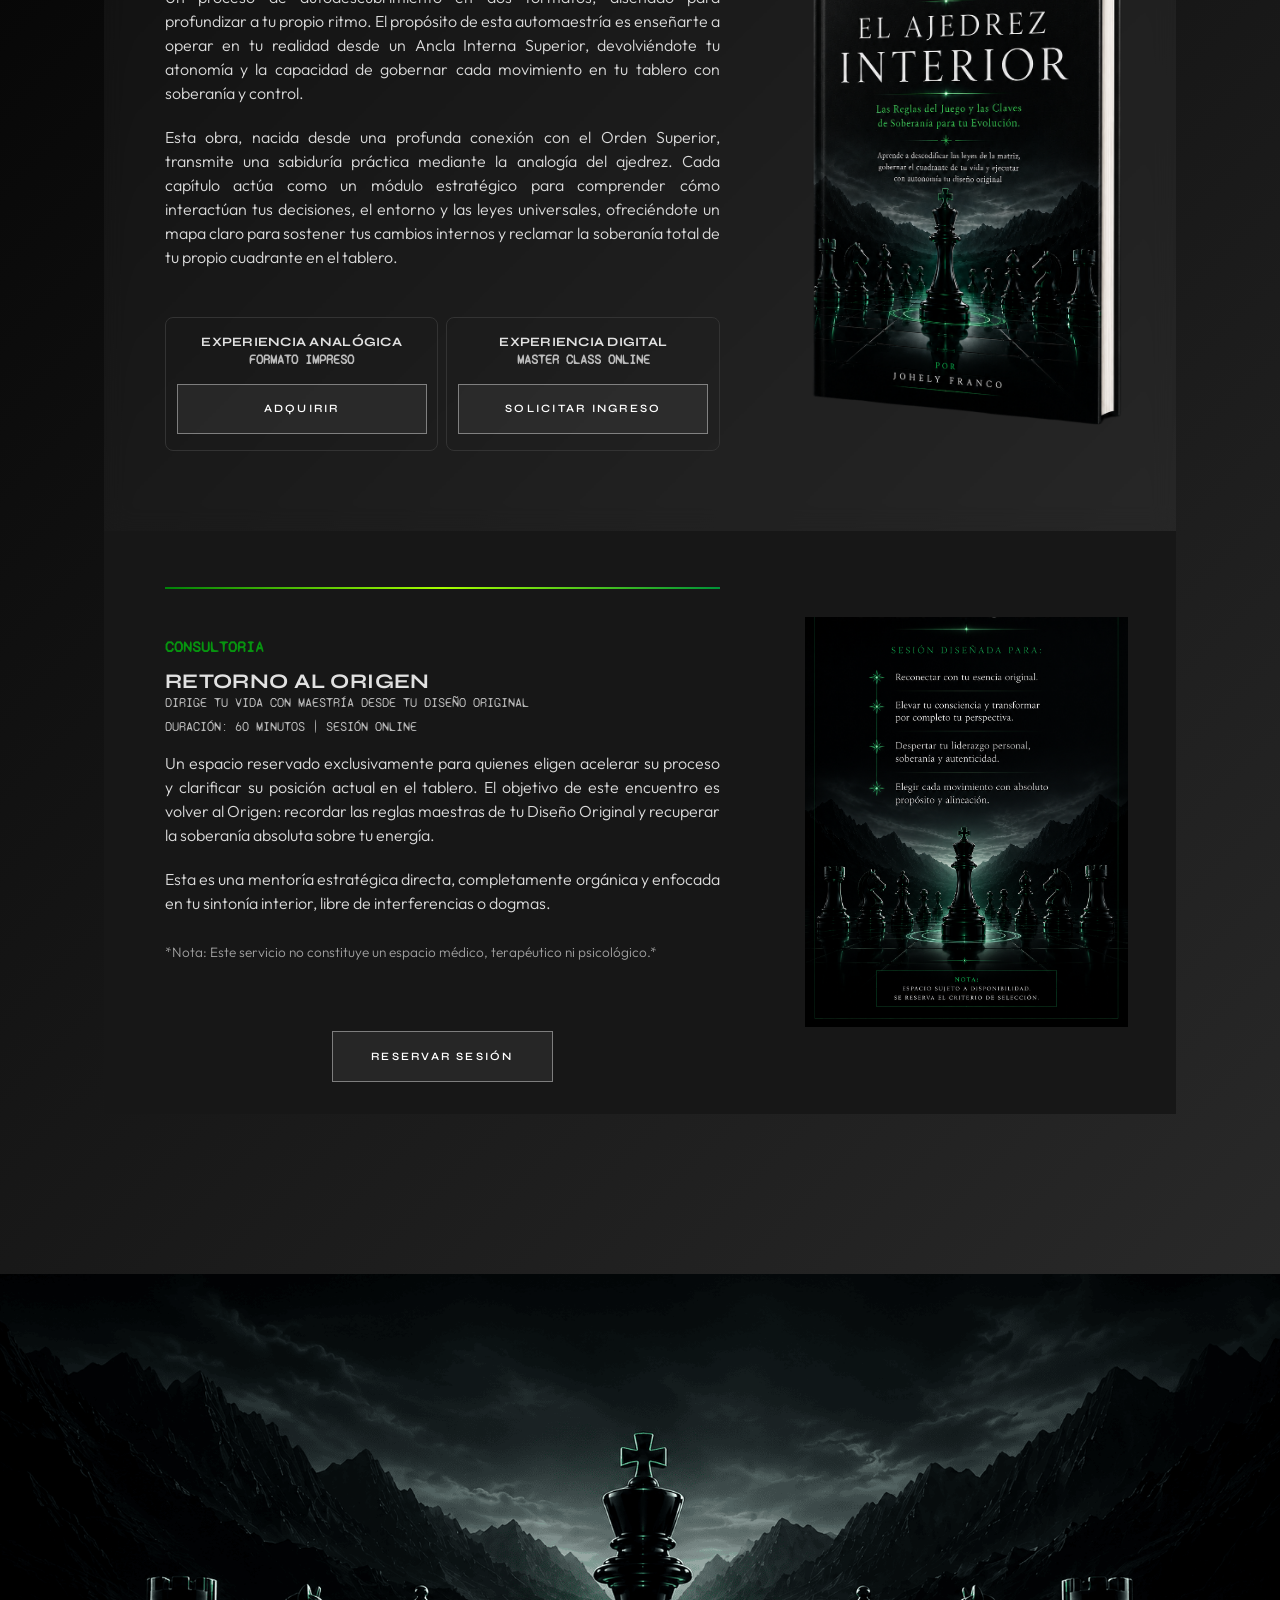
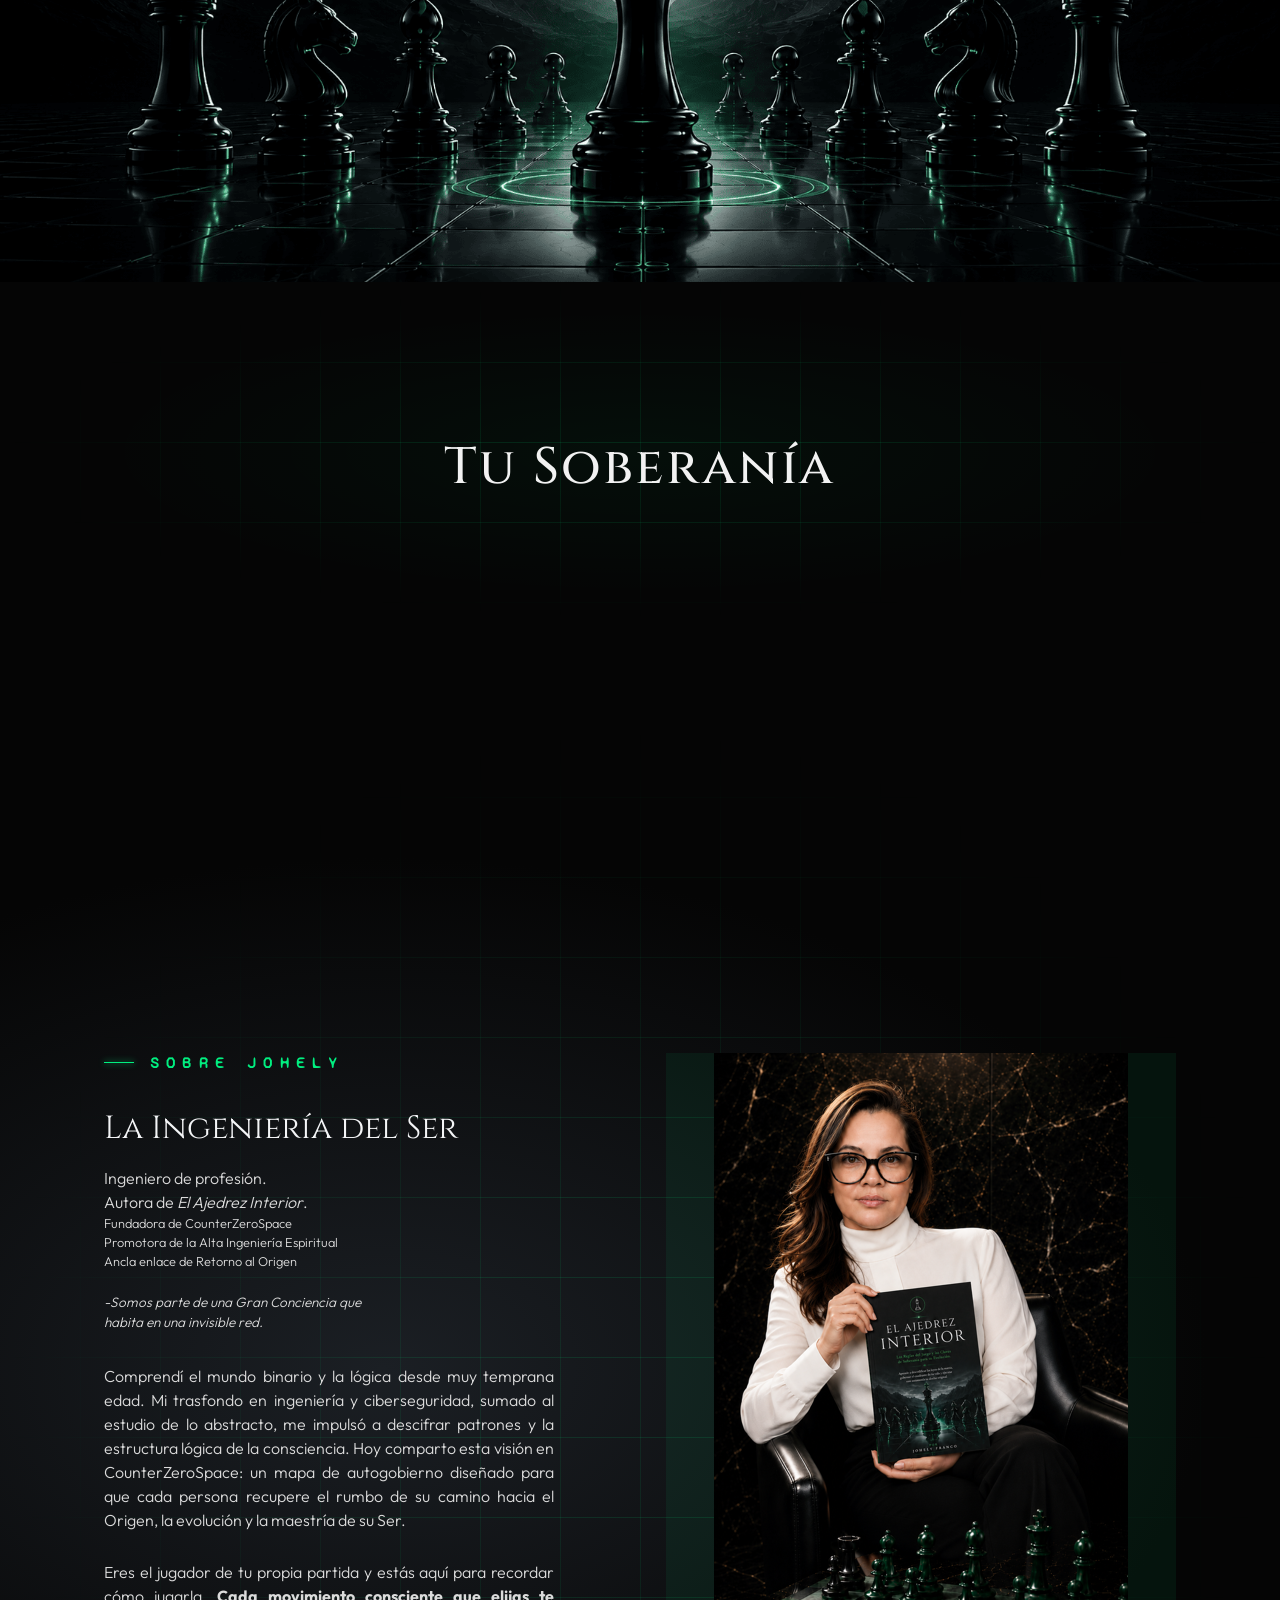
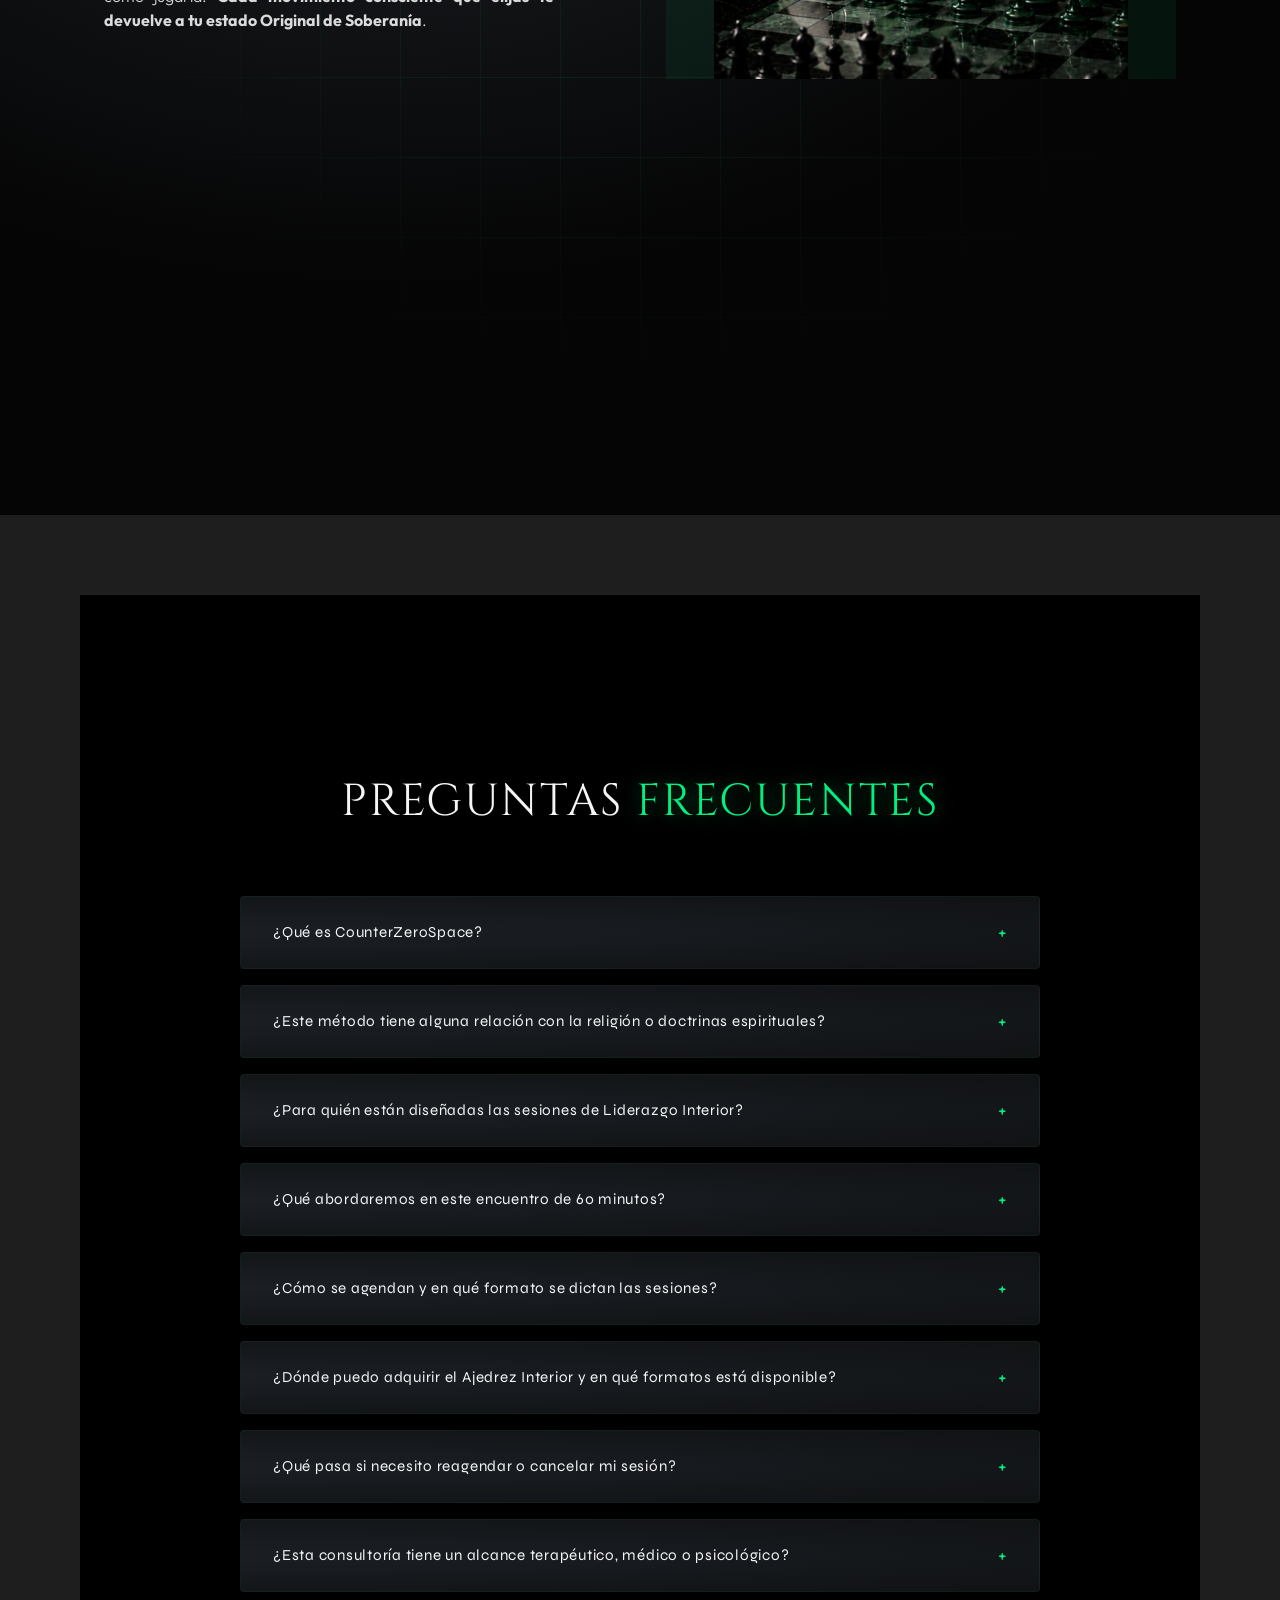
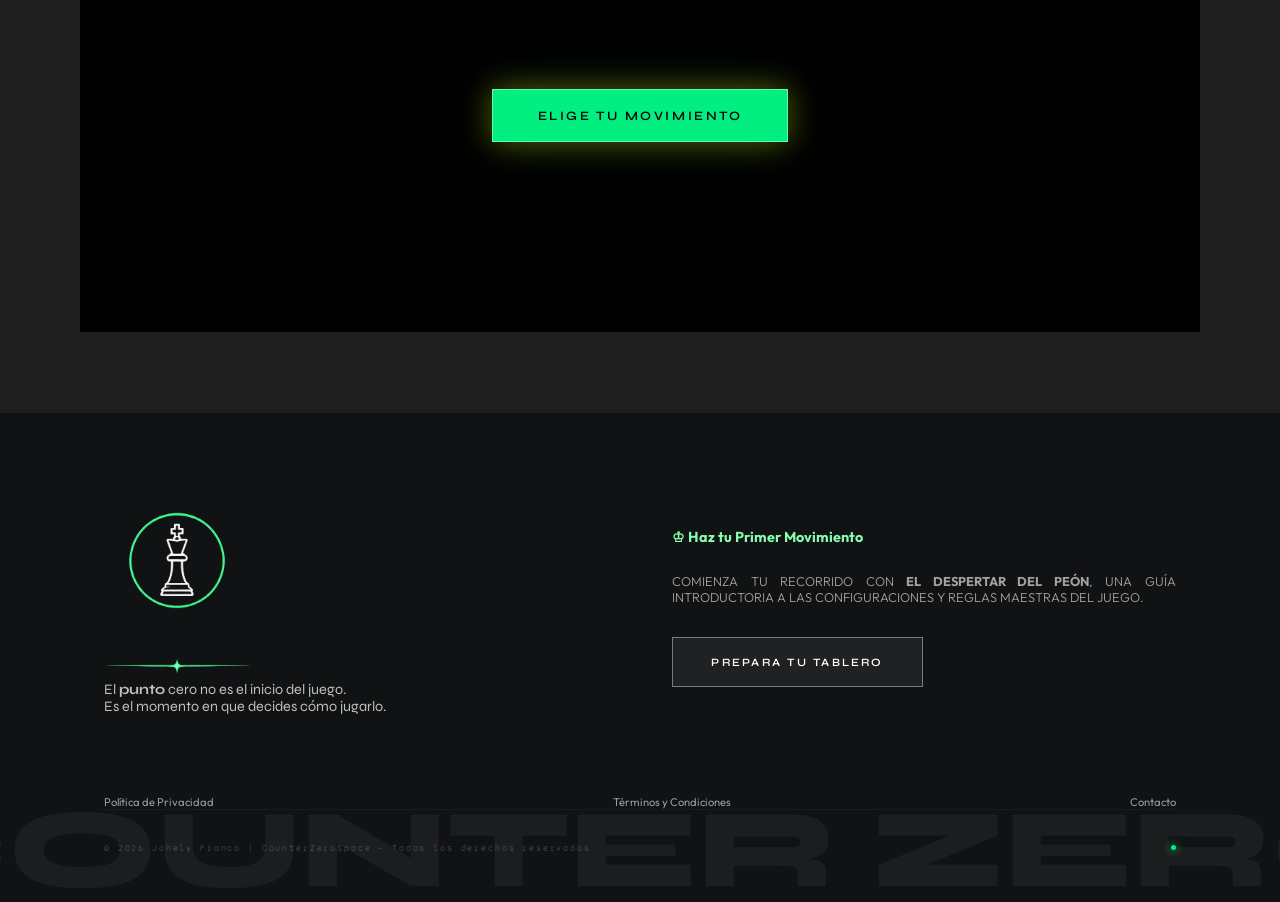
==== commit 2fa2443c: "arreglo prisma" ====
--- a/index.html
+++ b/index.html
@@ -480,7 +480,7 @@
       margin-top: 25px;
       font-family: var(--ff-display);
       font-size: clamp(0.7rem, 1.8vw, 1rem);
-      letter-spacing: 0.55em;
+      letter-spacing: 0.3em;
       color: rgba(198, 252, 198, 0.839);
       text-transform: uppercase;
       animation: subtitleFade 3.8s ease forwards;
@@ -963,7 +963,7 @@
     }
 
     .autor-wrap {
-      display: grid; grid-template-columns: 1.1fr 0.9fr; gap: 7rem; align-items: start;
+      display: grid; grid-template-columns: 1.2fr 0.8fr; gap: 7rem; align-items: start;
     }
 
 
@@ -1977,7 +1977,7 @@
   object-position: center;
  }
 
- .auto-2col {padding-top:2rem; display: grid; grid-template-columns: 1.3fr 0.7fr;
+ .auto-2col {padding-top:0.1rem; display: grid; grid-template-columns: 1.4fr 0.6fr;
 
 
     }
@@ -2090,7 +2090,7 @@
     <span id="subtitle-line">La geometría de Origen</span>
     <span id="subtitle-line2">que revela tu Diseño Original</span>
     <p id="subtitle-line3">
-        <strong style="font-weight: bold;">CounterZeroSpace</strong> arquetipa tu movimiento</strong> de retorno al Origen disolviendo las programaciones que te desvinculan de tu Diseño Original, sosteniendo espacios de coherencia, gobernanza y expansión de tu conciencia.
+        <strong style="font-weight: bold;">CounterZeroSpace</strong> arquetipa tu movimiento</strong> de retorno al Origen disolviendo las programaciones que te desvinculan de tu Diseño Original, sosteniendo espacios de coherencia, gobernanza y expansión de tu nivel de conciencia.
       </p>
 
   </div>  
@@ -2349,7 +2349,7 @@
    </div>
    <section class="introduccion-prisma text-center">
       <p class="philx-body">
-        El viaje que dió origen a <strong style="font-weight: bold">counterzero.space</strong> comenzó con la canalización de <strong style="font-weight: bold">El Ajedrez Interior</strong>: el mapa de movimientos que llevó a un descubrimiento ancestral.   Lo que las antiguas tradiciones místicas crearon como un logos religioso es ahora un componente dentro de nosotros. Un contenedor de tecnología de alta gama cuya geometría integra un Núcleo de Resonancia Bioeléctrica constituye un mecanismo real, biológico e instalado en nuestra propia anatomía como un <strong style="font-weight: bold"> vehículo de la Energía Divina</strong>.
+        El viaje que dió origen a <strong style="font-weight: bold">counterzero.space</strong> comenzó con la canalización de <strong style="font-weight: bold">El Ajedrez Interior</strong>: el mapa de movimientos que llevó a un descubrimiento ancestral.   Lo que las antiguas tradiciones místicas crearon como un logos religioso es ahora un componente dentro de nosotros. Un contenedor de tecnología de alta gama cuya geometría integra un Núcleo de Resonancia Bioeléctrica, constituyendo un mecanismo real, biológico e instalado en nuestra propia anatomía como un <strong style="font-weight: bold"> vehículo de la Energía Divina</strong>.
       </p>
       <p class="philx-body">
         Este contenedor funciona como una <strong style="font-weight: bold">antena biológica de alta frecuencia</strong> que se activa de forma autónoma y natural. Al sintonizarlo, abre un Enlace de Frecuencia Central capaz de conectarnos con los Planos Superiores de Conciencia de forma fractal y holográfica. Es una Soberanía Espiritual viviendo dentro de nosotros; <strong style="font-weight: bold">un camino de inciación</strong> que El Ajedrez Interior muestra para descodificarlo.
@@ -2359,7 +2359,7 @@
       </p>
 
       <blockquote class="philx-body" id="manifiesto-de-soberania">
-        <p>Esta no es una  geometría con un código externo que deba ser implantado, activado o sanado desde otras fuentes que no sea la tuya propia. El diseño geométrico fractal ya está codificado en la estructura de tu arquitectura y se procesa de forma autónoma requieriendo que  <strong style="font-weight: bold">lleves a 0 todo espacio de discordancia y procurar una frecuencia de paz  y goce</strong>. Tu cuerpo es el contenedor orgánico de esta tecnología, por lo tanto eres el veedor de que se mantega un ecosistema limpio para su mayor funcionalidad.</p>
+        <p>Esta no es una  geometría con un código externo que deba ser implantado, activado o sanado desde otras fuentes que no sea la tuya propia. El diseño geométrico fractal ya está codificado en la estructura de tu arquitectura y se procesa de forma autónoma requieriendo que  <strong style="font-weight: bold">lleves a 0 todo espacio de discordancia y procurar una frecuencia de paz  y de goce</strong>. Tu cuerpo es el contenedor orgánico de esta tecnología, por lo tanto eres el veedor de que se mantega un ecosistema limpio para su mayor funcionalidad.</p>
       </blockquote>
 
     </section>
@@ -2598,7 +2598,7 @@
                 Promotora de la Alta Ingeniería Espiritual<br>
                 Ancla enlace de Retorno al Origen
                 </p>   
-                <p class="philx-body" style="font-style: italic; font-size: 0.85rem;text-align: left; padding-right:2rem; ">-Somos parte de una Gran Conciencia que habita en una invisible red.</p> 
+                <p class="philx-body" style="font-style: italic; font-size: 0.85rem;text-align: left; padding-right:2rem; margin-bottom: 0.5rem;">-Somos parte de una Gran Conciencia que habita en una invisible red.</p> 
               </div>
               <div class="oculto-a">
                 <img src="johely-tablero-ajedrez-movil.png" alt="Johely Franco, autora de El Ajedrez Interior, junto a un tablero de ajedrez"/> 
@@ -2606,10 +2606,10 @@
             </div>
 
             <p class="philx-body" style="padding-top: 0.5rem;">
-              Comprendí el mundo binario y la lógica desde muy temprana edad. Mi trasfondo en ingeniería, combinado con la ciberseguridad y el estudio del campo cuántico, me impulsó a descifrar patrones y la estructura lógica de la conciencia. Hoy comparto esta visión en CounterZeroSpace: un mapa de autogobierno diseñado para que cada persona recupere la dirección de su Origen.
+              Comprendí el mundo binario y la lógica desde muy temprana edad. Mi trasfondo en ingeniería y ciberseguridad, sumado al estudio de lo abstracto, me impulsó a descifrar patrones y la estructura lógica de la consciencia. Hoy comparto esta visión en CounterZeroSpace: un mapa de autogobierno diseñado para que cada persona recupere el rumbo de su camino hacia el Origen, la evolución y la maestría de su Ser.
             </p>
             <p class="philx-body" style="padding-top: 0.5rem;">
-              Eres el jugador de tu propia partida y estás aquí para recordar cómo jugarla. Nadie más puede mover las piezas por ti. <strong style="font-weight: bold;"> Cada movimiento consciente que elijas te devuelve a tu estado Original de Soberanía</strong>.
+              Eres el jugador de tu propia partida y estás aquí para recordar cómo jugarla. <strong style="font-weight: bold;"> Cada movimiento consciente que elijas te devuelve a tu estado Original de Soberanía</strong>.
             </p>
           </div>
           
@@ -2652,7 +2652,7 @@
           <span class="faq-icon">+</span>
         </button>
         <div class="faq-answer">
-          <p>Un portal de Alta Ingeniería Espiritual enfocado en tu retorno al Origen. Te acompañamos a activar tu Diseño Original y a co-crear los espacios para sostener tu Soberanía y Liderazgo Interior. A través de Consultorías y Masterclasses basadas en el método <strong>El Ajedrez Interior,</strong> se revierten las principales interferencias con La Unidad. Recupera el orden de tu geometría interna de manera directa, independiente y sin alianzas externas.</p>
+          <p>Un portal de Alta Ingeniería Espiritual enfocado en tu Retorno al Origen. Te acompañamos a activar tu Diseño Original y a co-crear los espacios para sostener tu Soberanía y Liderazgo Interior. A través de Consultorías y Masterclasses basadas en el método <strong>El Ajedrez Interior,</strong> se revierten las principales interferencias con La Unidad. Recupera el orden de tu geometría interna de manera directa, independiente y sin limitaciones.</p>
         </div>
       </div>
 
@@ -2663,7 +2663,7 @@
           <span class="faq-icon">+</span>
         </button>
         <div class="faq-answer">
-          <p>No. Este sistema está completamente libre de dogmas religiosos, rituales o doctrinas. CounterZeroSpace es Alta Ingeniería Espiritual que potencia el uso de tu tecnología interna sutil para reconectarte con el Origen. Promovemos una conexión directa y limpia, sin intermediarios humanos ni religiosos, devolviéndote la responsabilidad absoluta y el reclamo legítimo de tu soberanía.</p>
+          <p>No. Este es un sistema libre de dogmas, rituales o doctrinas. CounterZeroSpace es Alta Ingeniería Espiritual que potencia el uso de la tecnología interna sutil individual para reconectar con el Origen. Promovemos una conexión directa, limpia y orgánica con La Fuente, devolviendole a la persona su responsabilidad de soberanía al crear.</p>
         </div>
       </div>
       
@@ -2674,7 +2674,7 @@
           <span class="faq-icon">+</span>
         </button>
         <div class="faq-answer">
-          <p>Creado para todas las personas decididas a encender una conexión orgánica y natural con La Unidad. Si hoy vives el estancamiento de tus metas, si tus decisiones inconscientes sabotean tu éxito, o si te sientes atrapado reaccionando al caos de la simulación... esta estrategia de liberación es tu salida</p>
+          <p>Diseñado para quienes buscan una conexión orgánica y natural con La Unidad. <br> ¿Sientes que tus metas están estancadas y tus decisiones inconscientes sabotean tu éxito? <br>Si has probado múltiples caminos y te sientes desconectado de tu propósito —o intuyes que hay algo más en la vida pero no sabes qué—, entonces este sistema es para ti.</p>
         </div>
       </div>
 
@@ -2688,12 +2688,12 @@
           <p>Realizamos un análisis directo sobre tu situación en dos planos:</p>
           <ul>
             <li><strong>Tu Posición Actual en el Tablero:</strong> Diagnóstico y evaluación de la geometría de tus dinámicas actuales.</li>
-            <li><strong>Reposicionamiento Consciente:</strong> Diseño estratégico de tu nuevo mapa de juego.</li>
+            <li><strong>Reposicionamiento Consciente:</strong> Diseño estratégico de tu nuevo movimiento.</li>
           </ul>
-          <p>El propósito final de este encuentro es entregarte:<br><br>
-             ◎ Ubicación y Orden<br>
-             ◎ Funcionalidad y Programación<br>
-             ◎ Posicionamiento y Fijación</p>
+          <p>El propósito final de este encuentro es guiarte en tu camnio interior:<br><br>
+             ◎ Ubicación <br>
+             ◎ Orden y<br>
+             ◎ Reposicionamiento</p>
         </div>
       </div>
 
@@ -2704,7 +2704,7 @@
           <span class="faq-icon">+</span>
         </button>
         <div class="faq-answer">
-          <p>Una vez completes tu reserva en el calendario, recibirás un correo automatizado con el acceso a la plataforma. La sesión se maneja bajo estricta confidencialidad y se imparte de forma 100% online mediante una conexión privada por videoconferencia, un canal limpio y directo libre de intermediarios.</p>
+          <p>Completa el formulario para solicitar tu cita. Recibirás un correo con el enlace a nuestro calendario y los datos para realizar el pago. La sesión se maneja bajo estricta confidencialidad y se imparte de forma 100% en línea mediante una videoconferencia privada.</p>
         </div>
       </div> 
 
@@ -2715,7 +2715,7 @@
           <span class="faq-icon">+</span>
         </button>
         <div class="faq-answer">
-          <p>La distribución oficial de la obra se gestiona de manera segura a través de Amazon. Al usar los enlaces correspondientes en nuestra sección de recursos, el sistema te redirigirá para que puedas adquirir <strong>El Ajedrez Interior</strong> tanto en su versión física impresa como en formato digital.</p>
+          <p>La distribución oficial de la obra se gestiona a través de Amazon. Al usar los enlaces correspondientes en nuestra sección de soluciones, el sistema te redirigirá para que lo puedas adquirir.</p>
         </div>
       </div>
 
@@ -2726,7 +2726,7 @@
           <span class="faq-icon">+</span>
         </button>
         <div class="faq-answer">
-          <p>Puedes reagendar tu espacio sin costo adicional notificándolo con un mínimo de 48 horas de anticipación mediante el enlace en tu correo de confirmación. Debido a la exclusividad del tiempo reservado en el tablero para tu análisis estratégico, las inasistencias o cancelaciones fuera de este plazo no aplican para reembolso.</p>
+          <p>Puedes reprogramar tu sesión sin costo adicional notificándolo con un mínimo de 24 horas de anticipación a través del enlace de calendario que recibiste en tu correo de confirmación. Ten en cuenta que no se realizan reembolsos.</p>
         </div>
       </div>
 
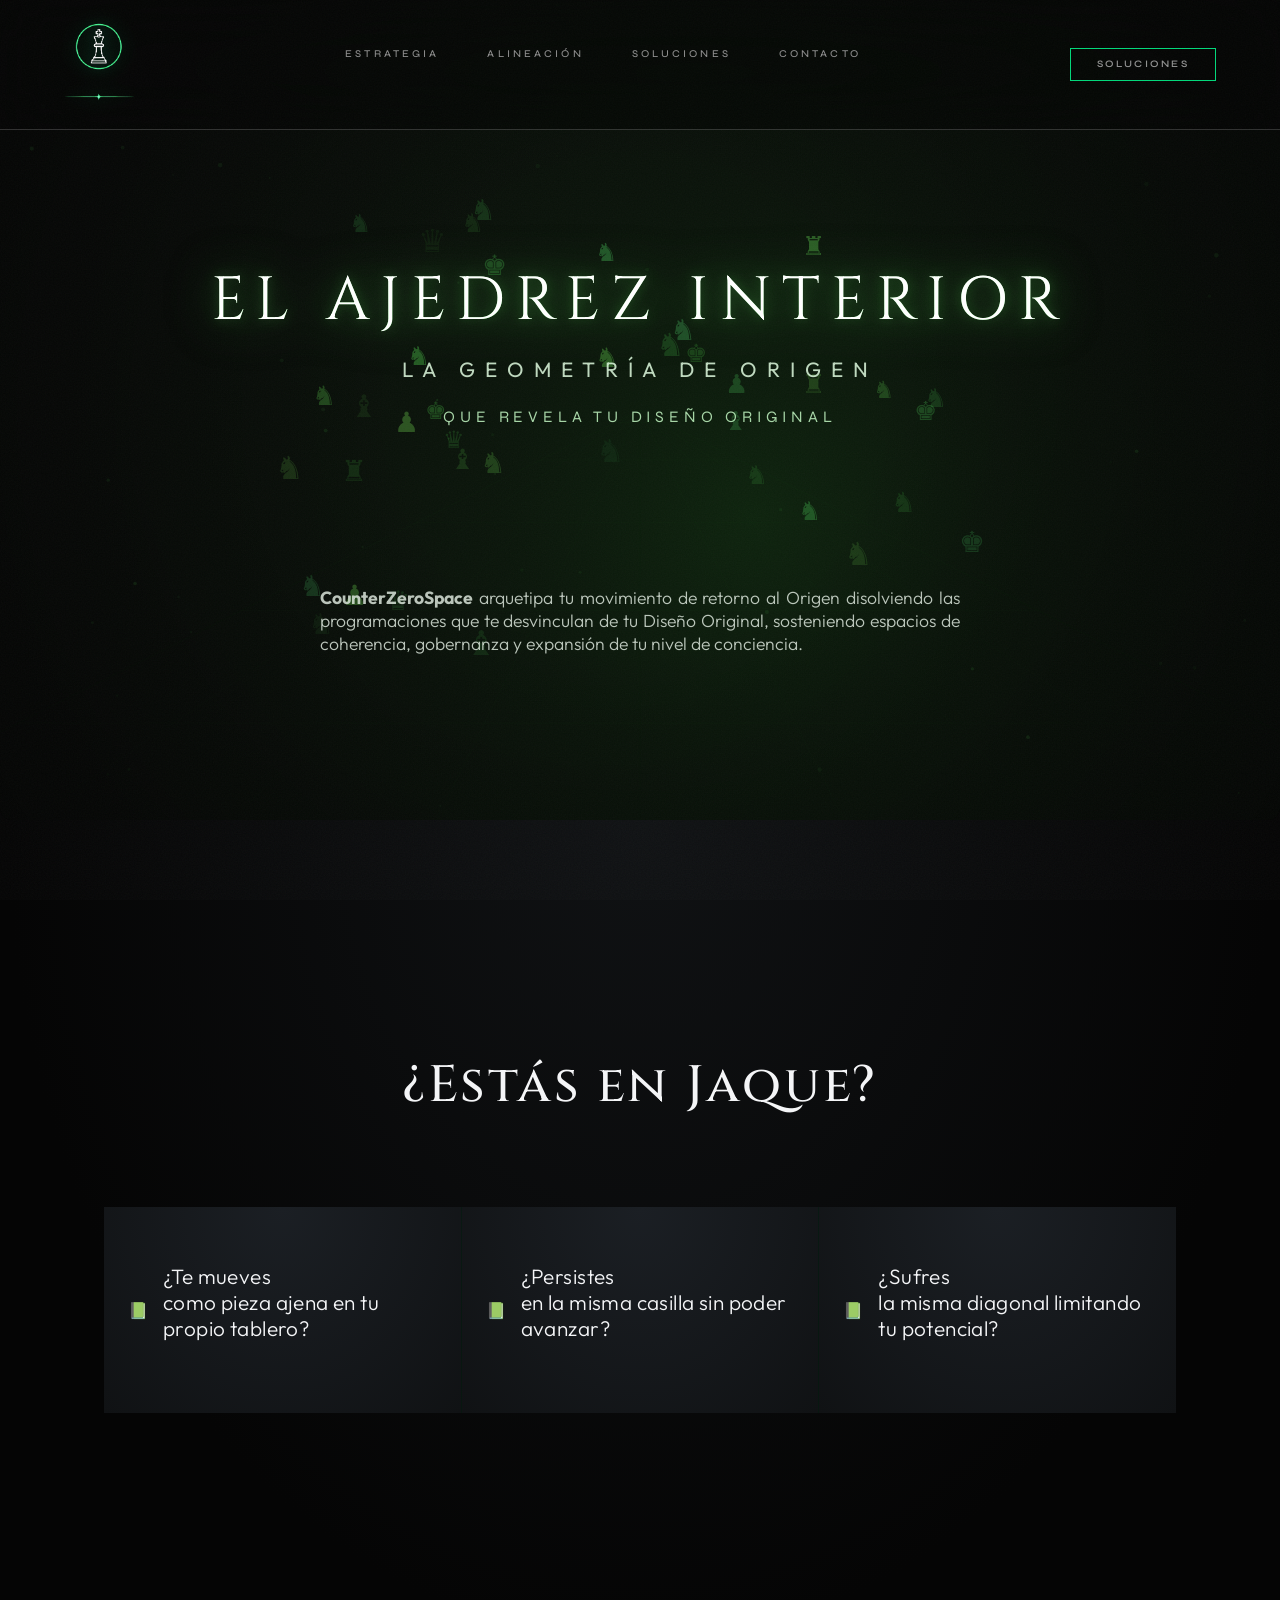
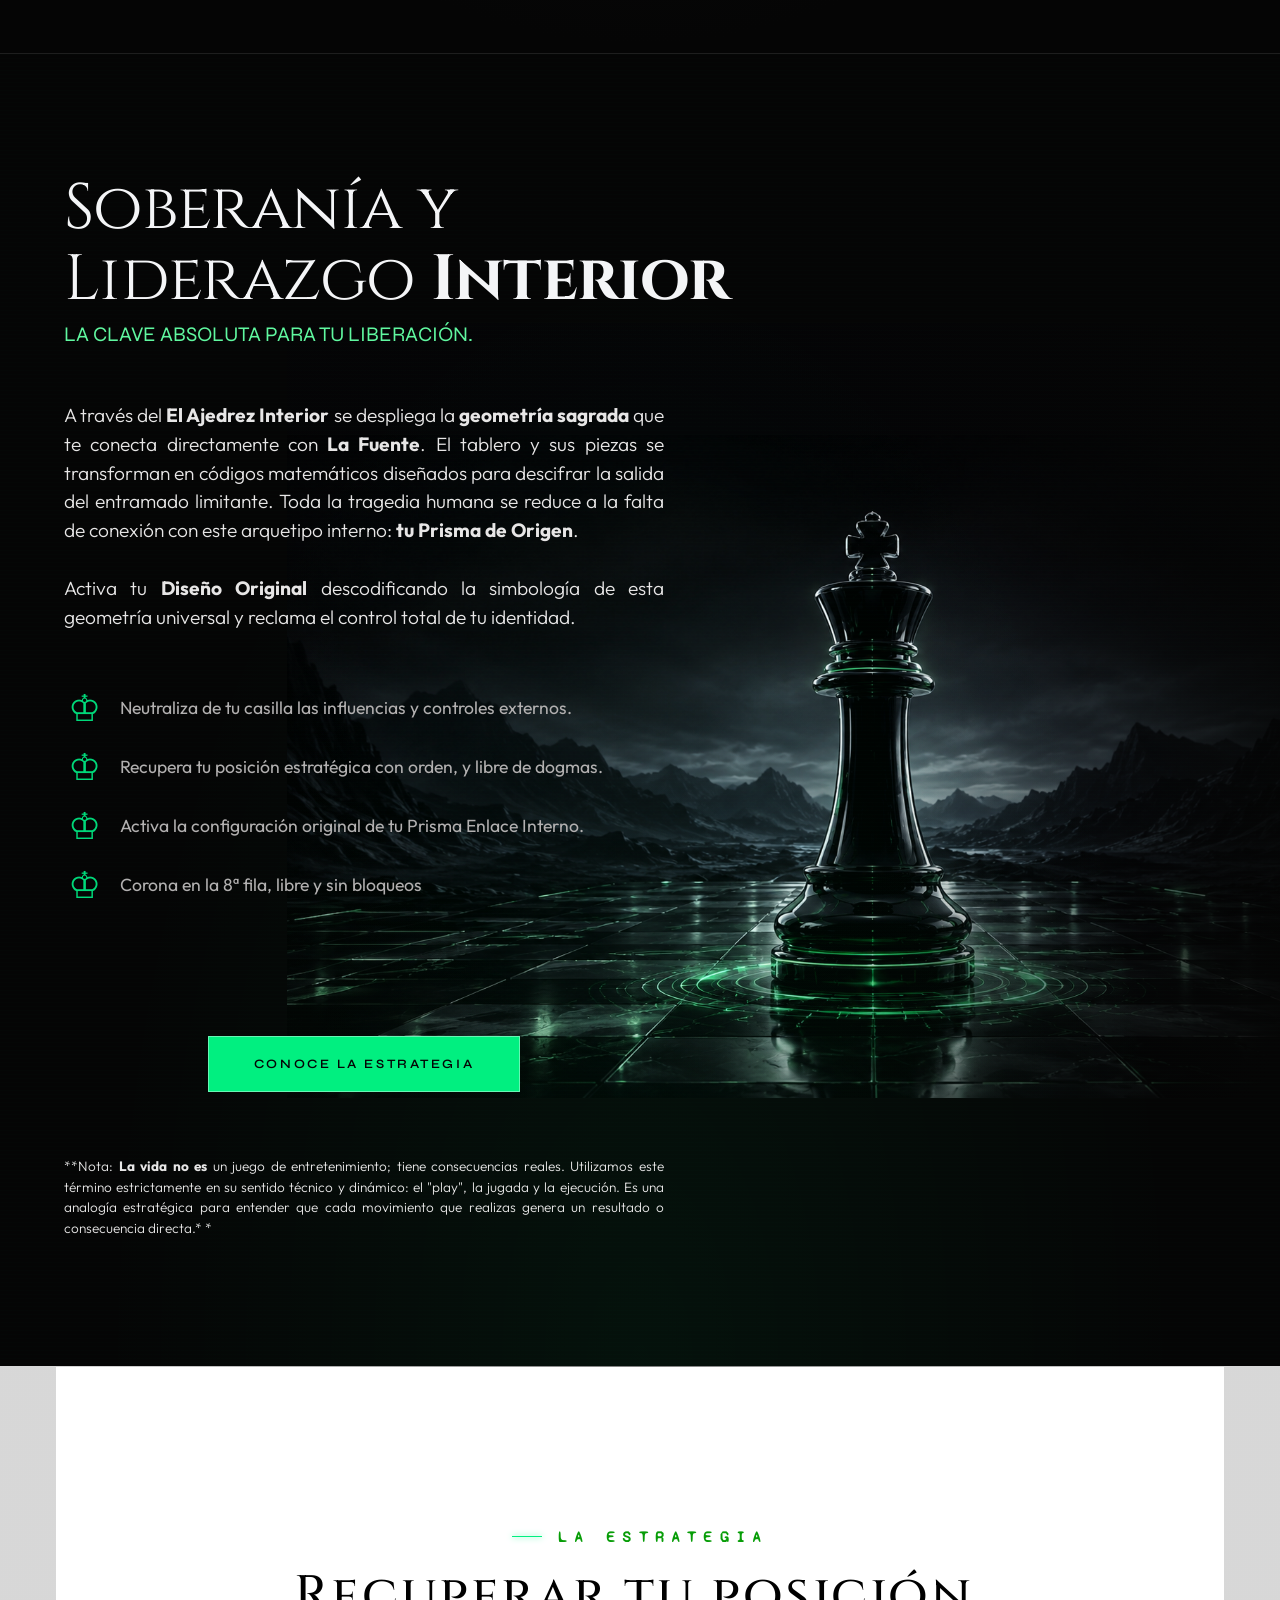
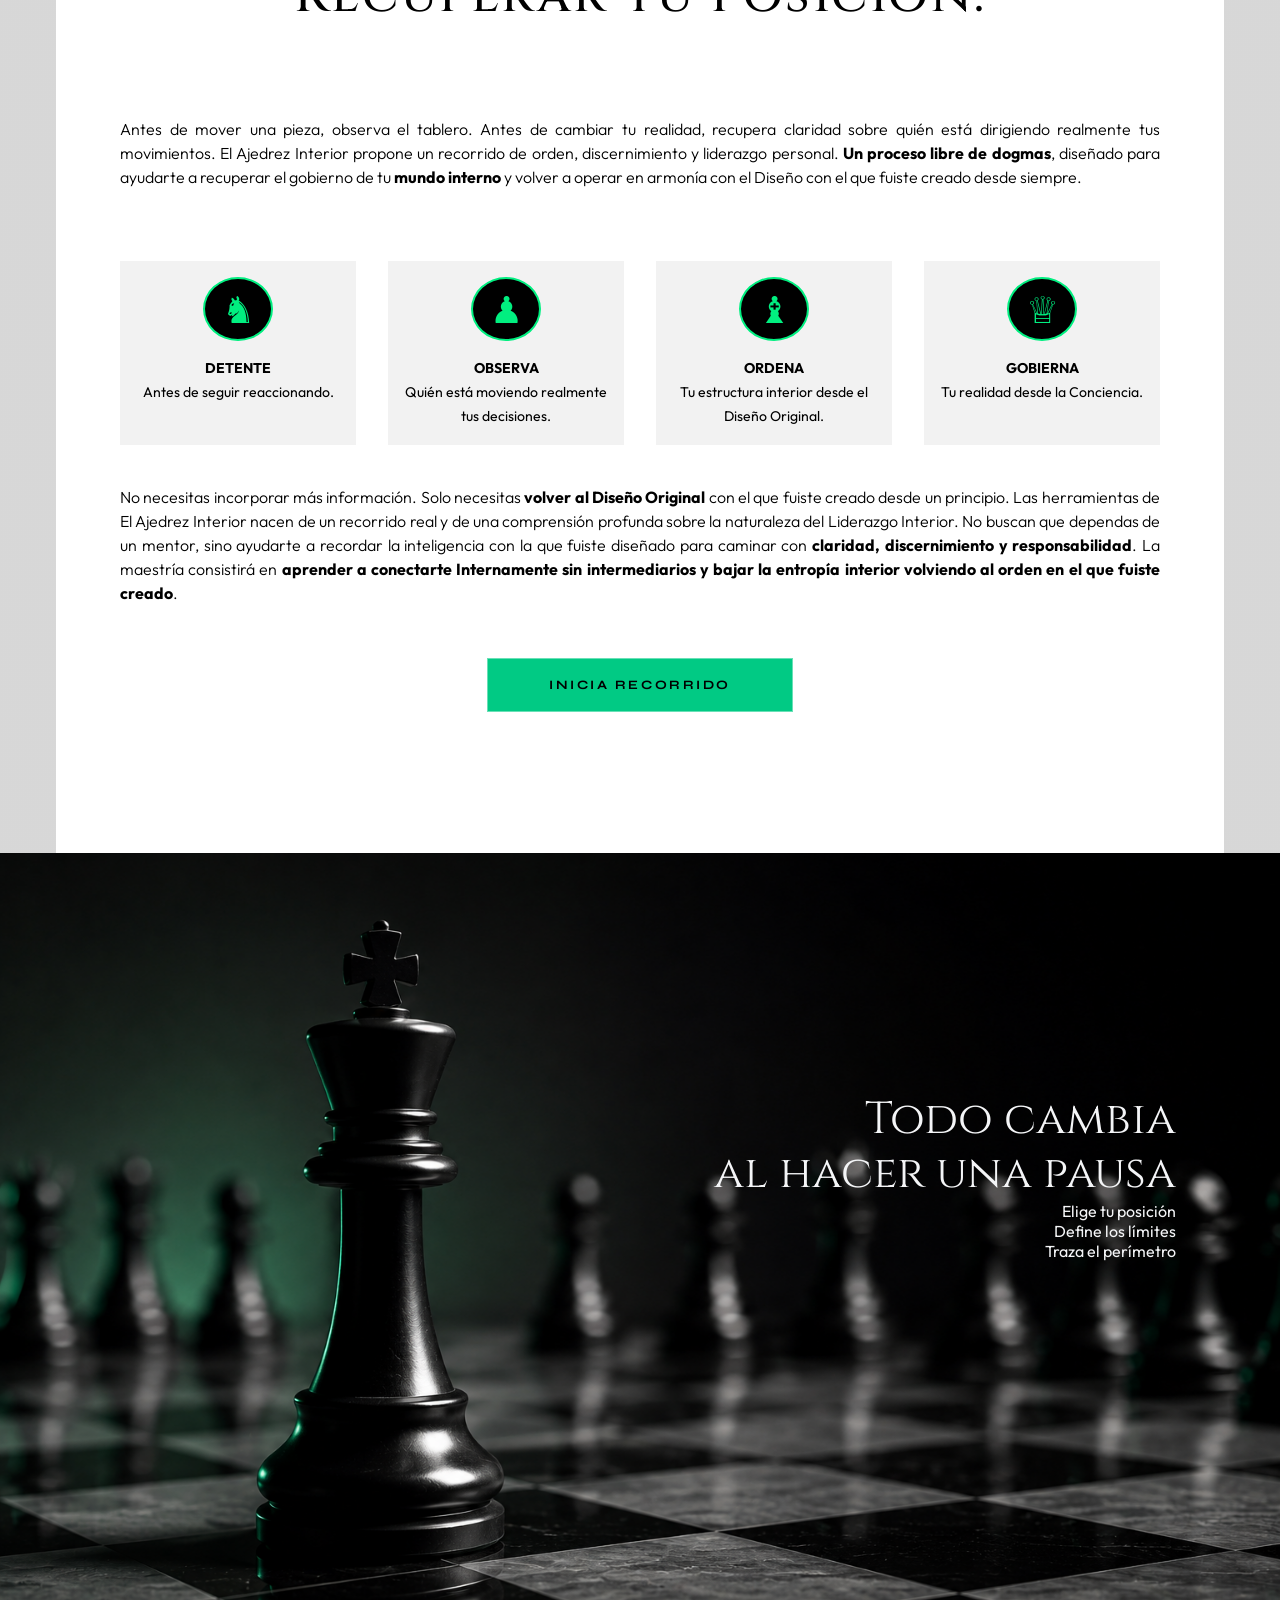
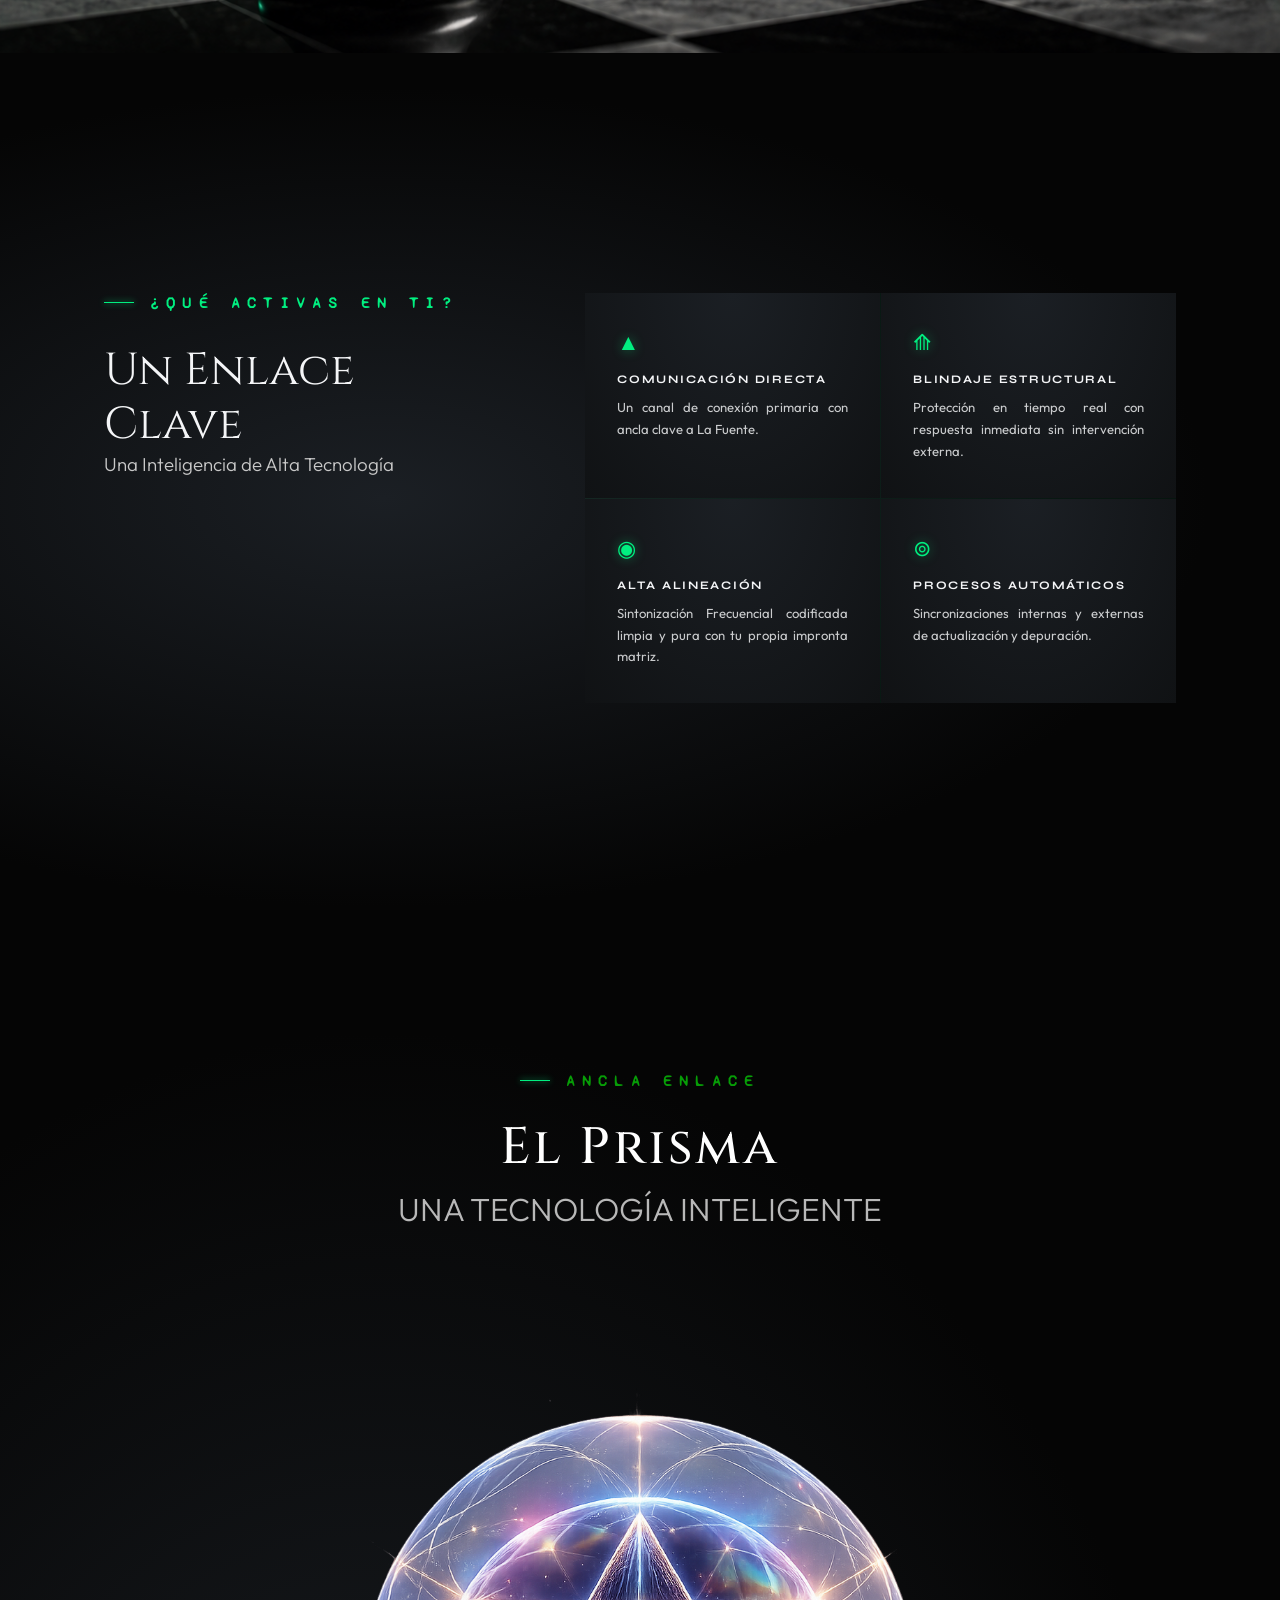
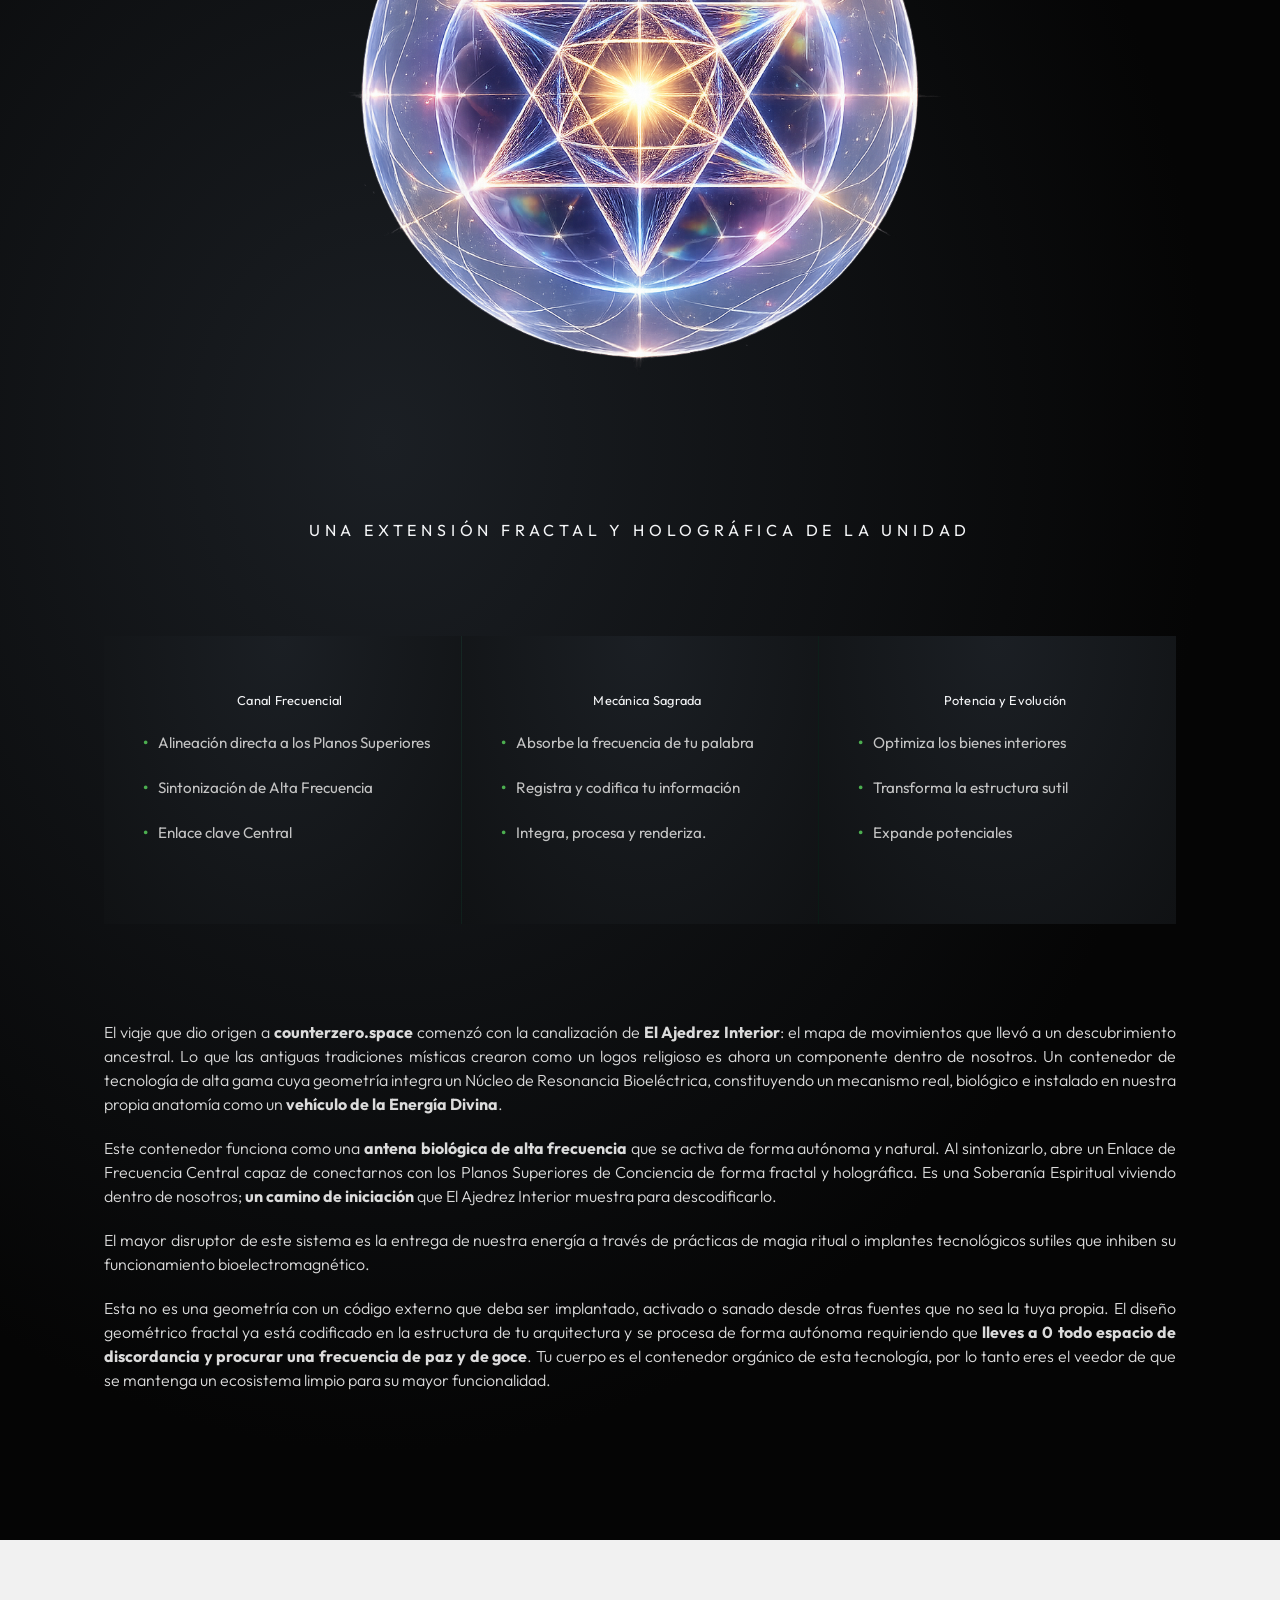
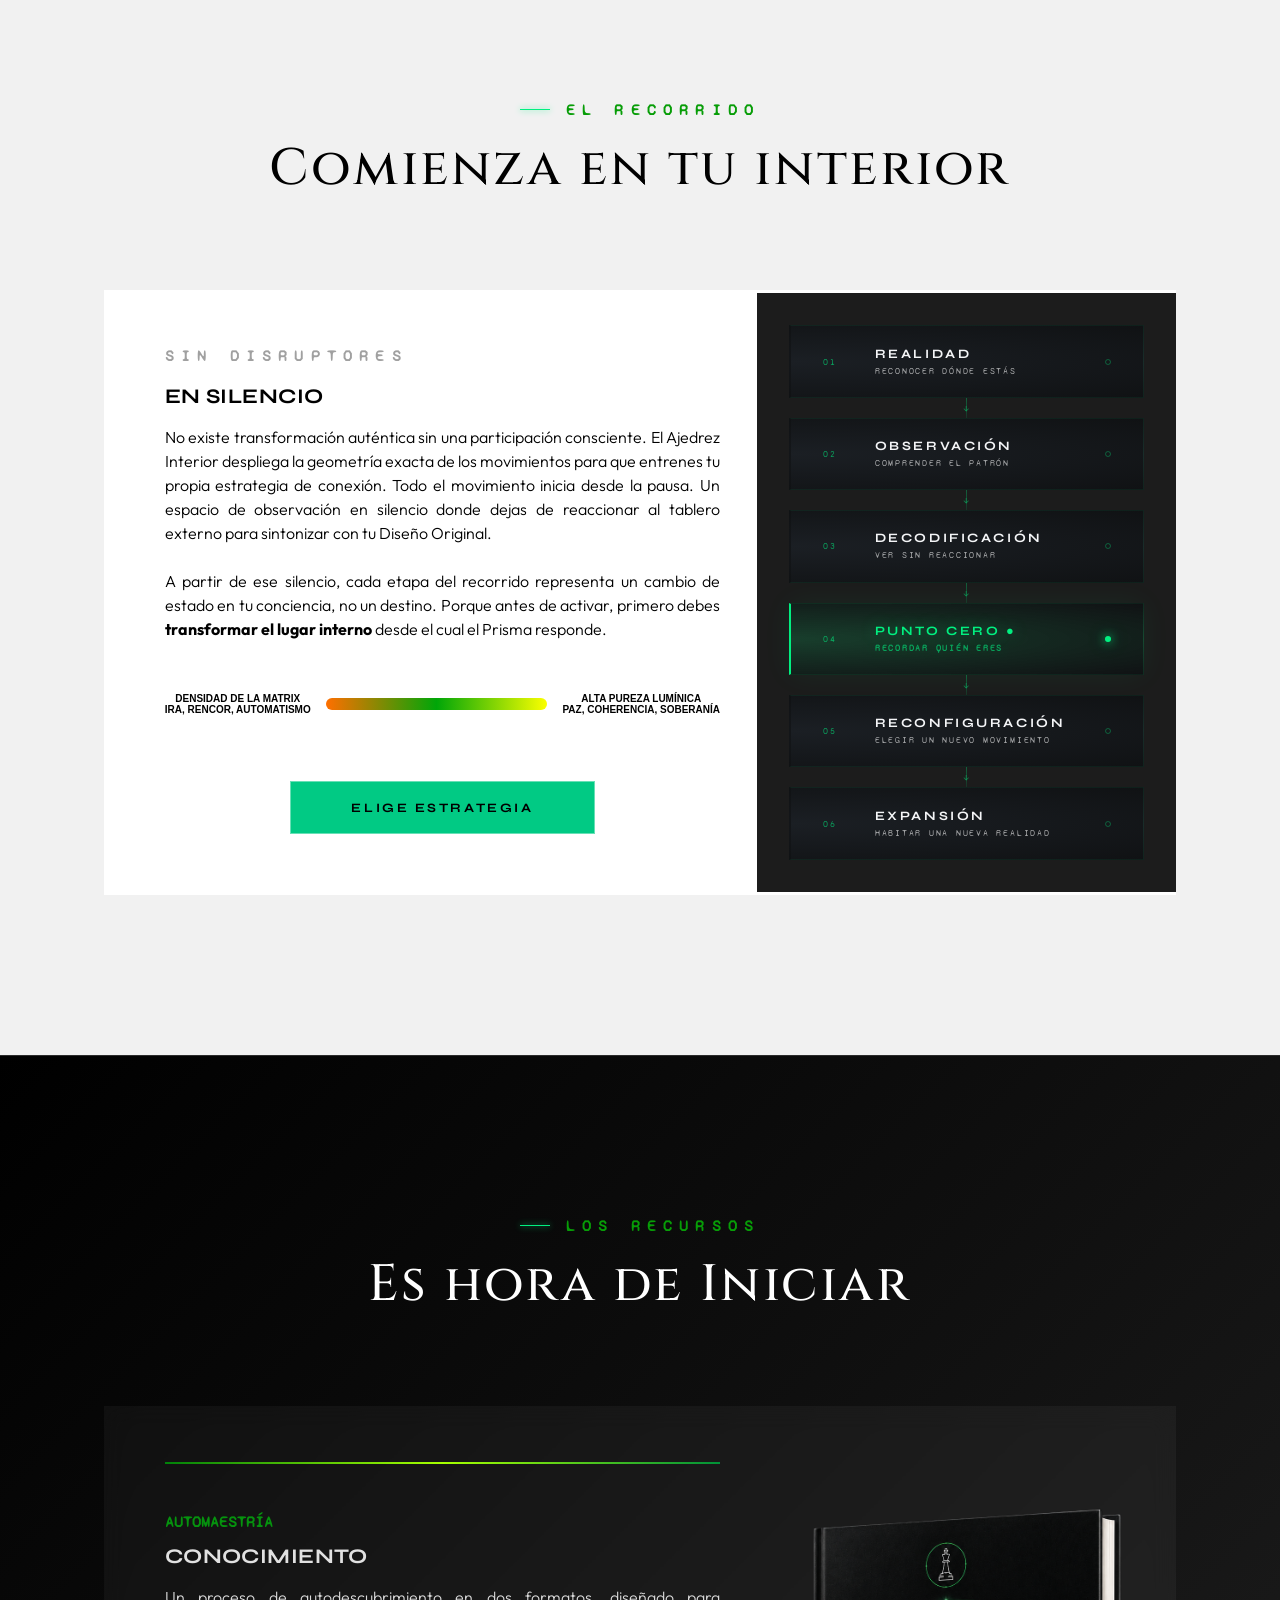
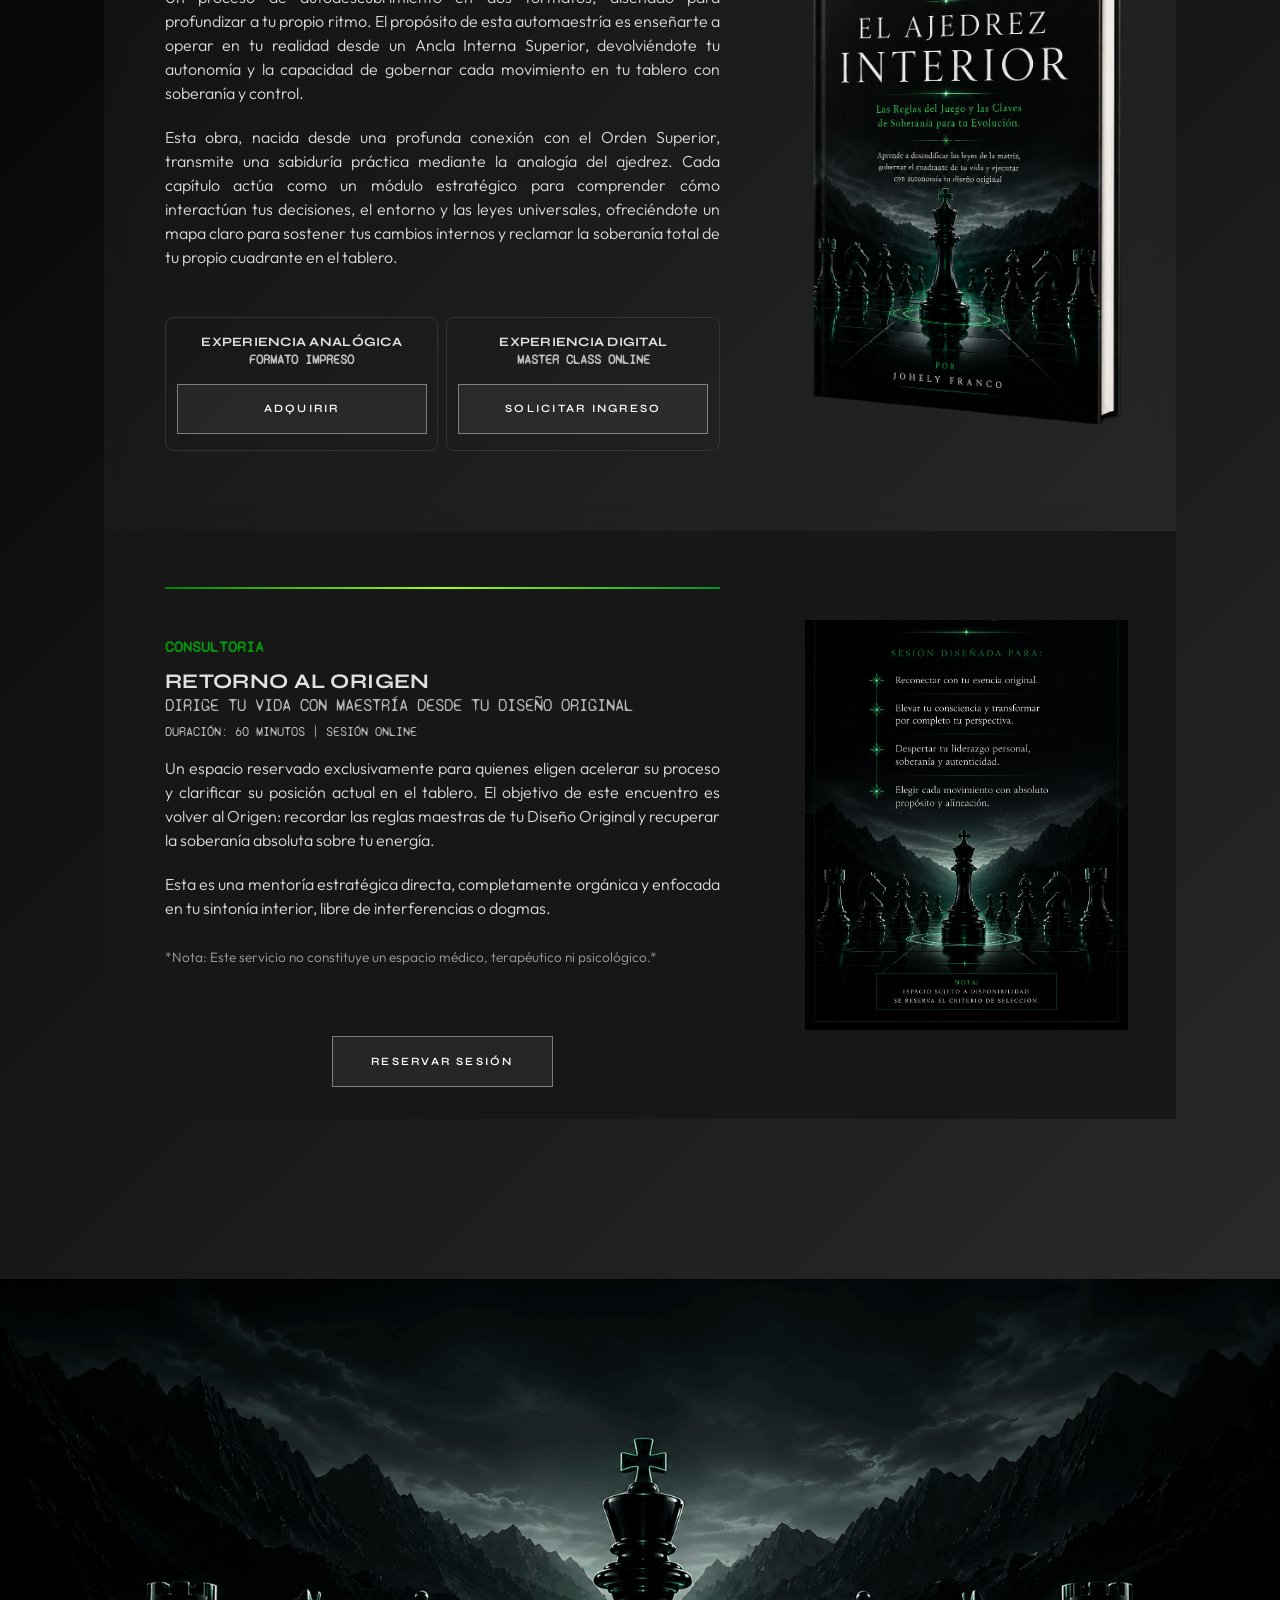
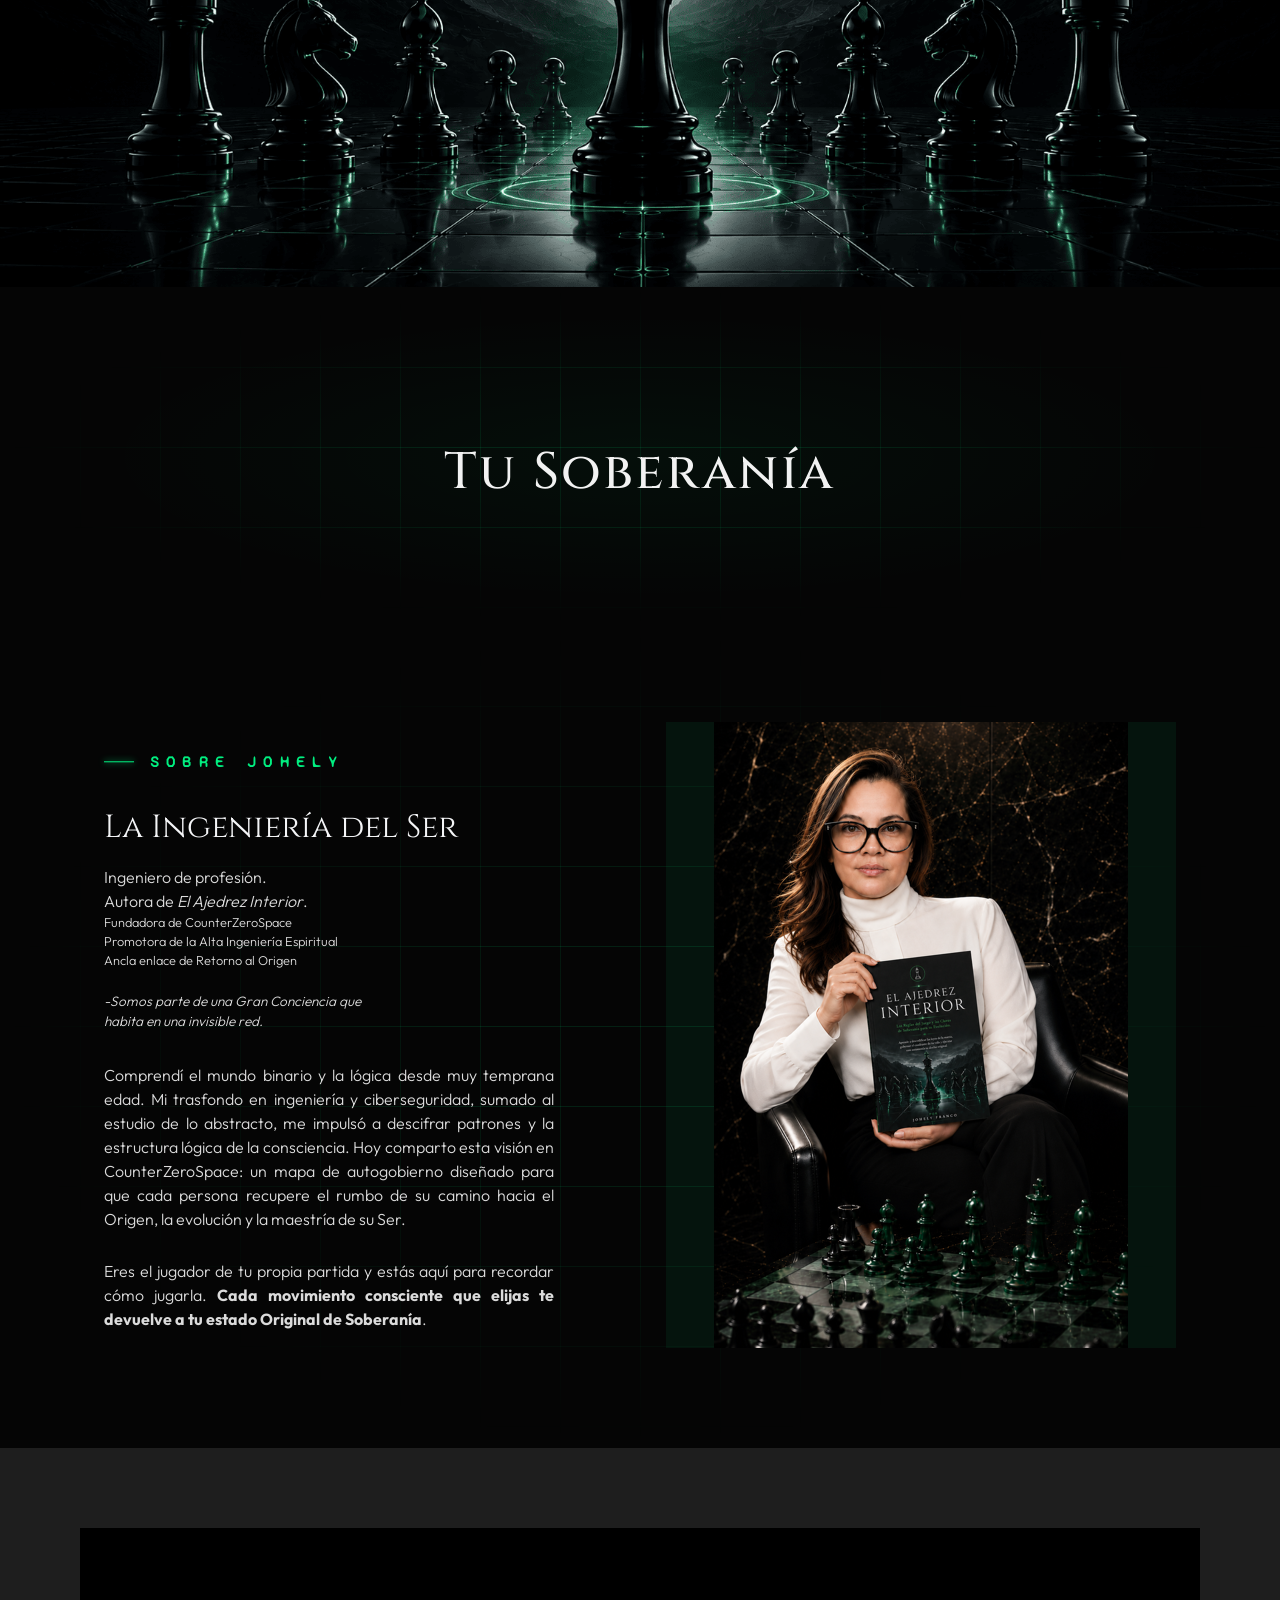
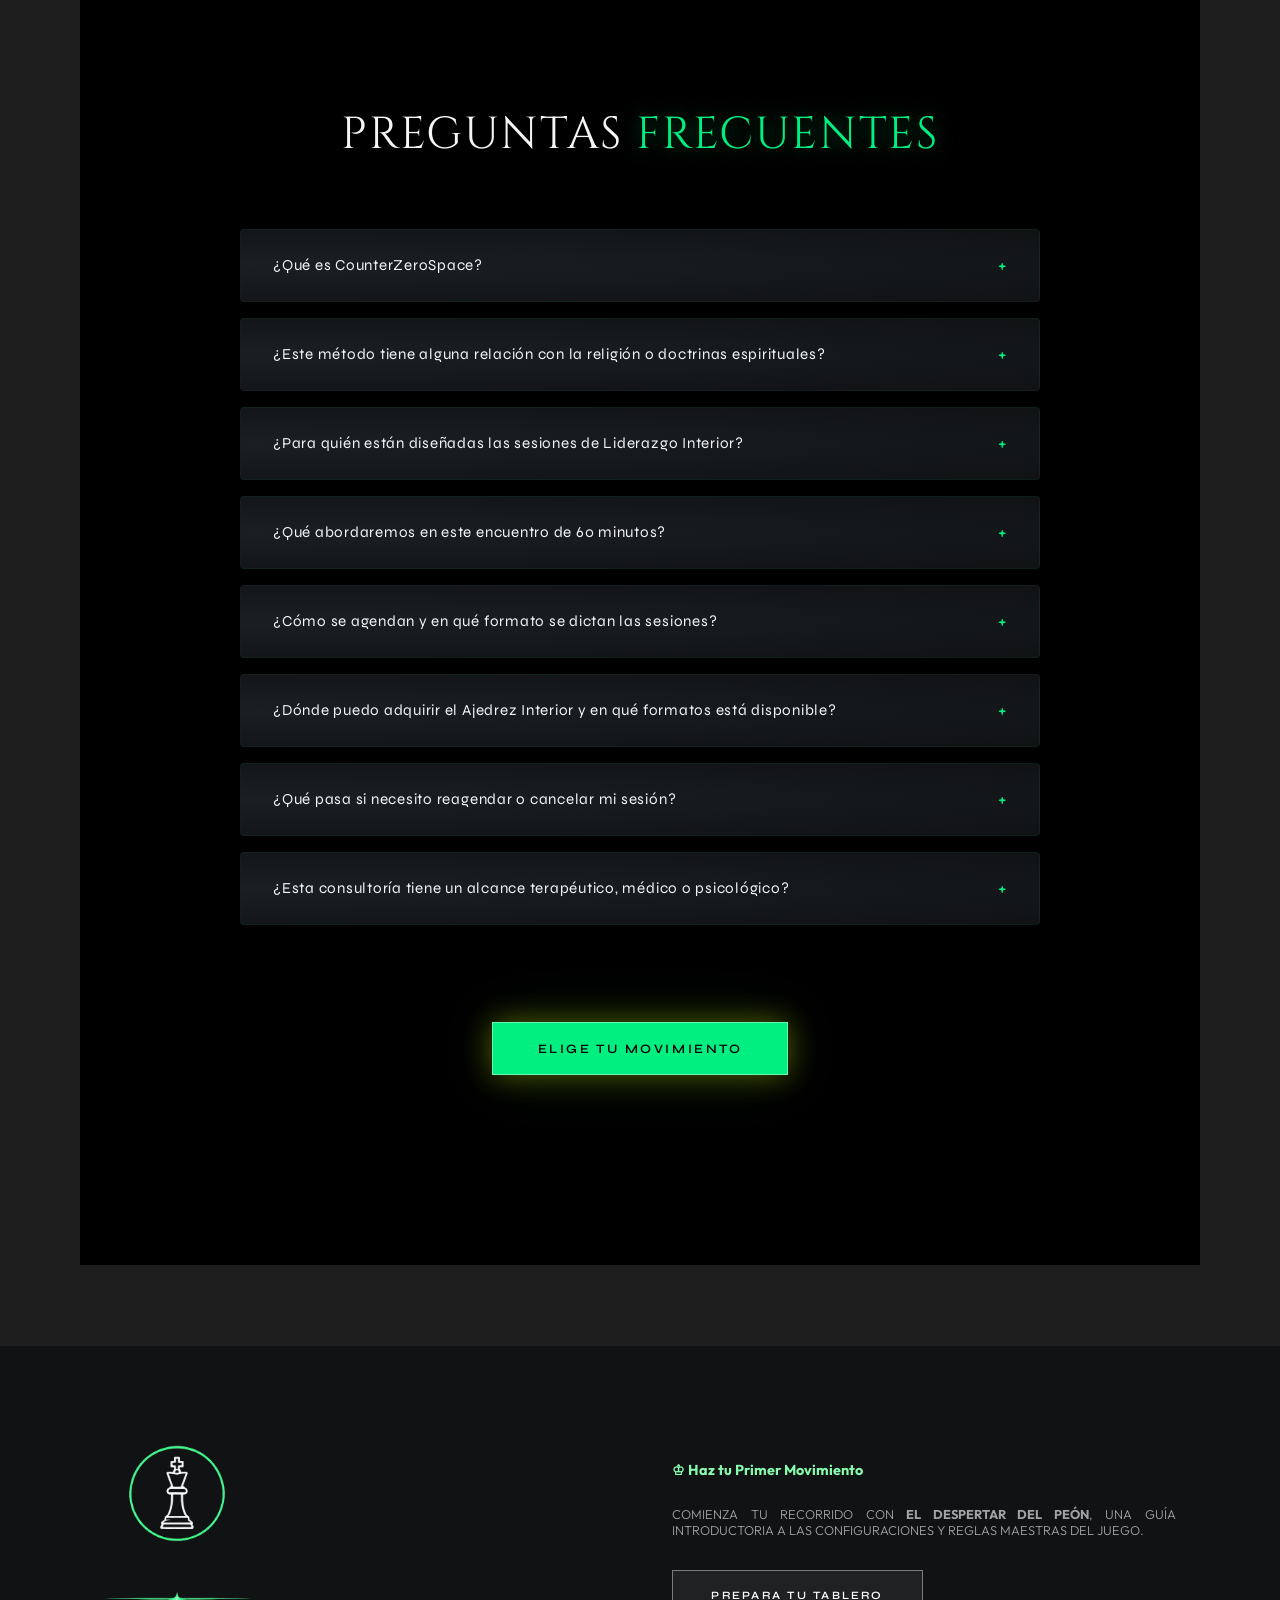
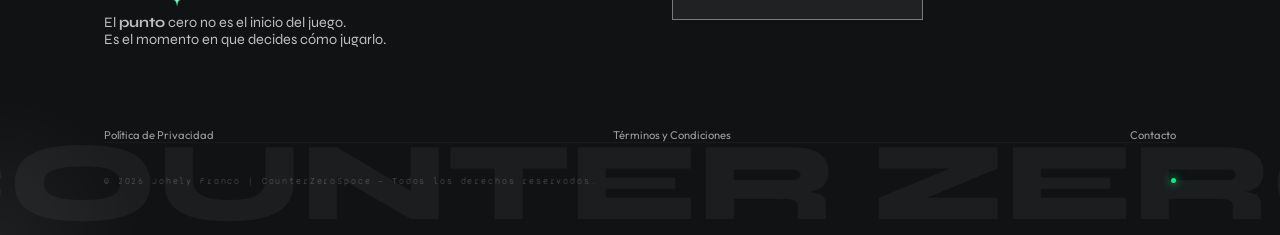
==== commit 734752b9: "correccion del ajedrez funcion banner y todos los tags incompletos" ====
--- a/index.html
+++ b/index.html
@@ -1,14 +1,14 @@
 <!DOCTYPE html>
 <html lang="es">
-<!-- MailerLite Universal -->
-  <script>
-    (function(w,d,e,u,f,l,n){w[f]=w[f]||function(){(w[f].q=w[f].q||[])
-    .push(arguments);},l=d.createElement(e),l.async=1,l.src=u,
-    n=d.getElementsByTagName(e)[0],n.parentNode.insertBefore(l,n);})
-    (window,document,'script','https://assets.mailerlite.com/js/universal.js','ml');
-    ml('account', '2471046');
-  </script>
-<!-- End MailerLite Universal -->
+  <!-- MailerLite Universal -->
+    <script>
+      (function(w,d,e,u,f,l,n){w[f]=w[f]||function(){(w[f].q=w[f].q||[])
+      .push(arguments);},l=d.createElement(e),l.async=1,l.src=u,
+      n=d.getElementsByTagName(e)[0],n.parentNode.insertBefore(l,n);})
+      (window,document,'script','https://assets.mailerlite.com/js/universal.js','ml');
+      ml('account', '2471046');
+    </script>
+  <!-- End MailerLite Universal -->
 
 
 <head>
@@ -48,2020 +48,21 @@
   <link rel="shortcut icon" href="/favicon.ico" />
   <link rel="apple-touch-icon" sizes="180x180" href="/apple-touch-icon.png" />
   <link rel="manifest" href="/site.webmanifest" />
+  <link rel="stylesheet" href="css/styles.css">
+
  
   <link rel="preconnect" href="https://fonts.googleapis.com"/>
   <link rel="preconnect" href="https://fonts.gstatic.com" crossorigin/>
-  <link href="https://fonts.googleapis.com/css2?family=Carattere&family=Inter:ital,opsz,wght@0,14..32,100..900;1,14..32,100..900&family=Lexend:wght@100..900&family=Outfit:wght@100..900&family=Roboto:ital,wght@0,100..900;1,100..900&display=swap" rel="stylesheet">
-  <link href="https://fonts.googleapis.com/css2?family=Carattere&family=Cinzel:wght@400..900&family=Inter:ital,opsz,wght@0,14..32,100..900;1,14..32,100..900&family=Lancelot&family=Lexend:wght@100..900&family=Outfit:wght@100..900&family=Roboto+Serif:ital,opsz,wght@0,8..144,100..900;1,8..144,100..900&family=Roboto:ital,wght@0,100..900;1,100..900&display=swap" rel="stylesheet">
+
+  <link href="https://fonts.googleapis.com/css2?family=Carattere&family=Inter:ital,opsz,wght@0,14..32,100..900;1,14..32,100..900&family=Lexend:wght@100..900&family=Outfit:wght@100..600&family=Roboto:ital,wght@0,100..600;1,100..600&display=swap" rel="stylesheet">
+  <link href="https://fonts.googleapis.com/css2?family=Carattere&family=Cinzel:wght@400..600&family=Inter:ital,opsz,wght@0,14..32,100..900;1,14..32,100..900&family=Lancelot&family=Lexend:wght@100..600&family=Outfit:wght@100..600&family=Roboto+Serif:ital,opsz,wght@0,8..144,100..900;1,8..144,100..900&family=Roboto:ital,wght@0,100..600;1,100..900&display=swap" rel="stylesheet">
   <link href="https://fonts.googleapis.com/css2?family=Syne:wght@400;500;600;700;800&family=Syne+Mono&family=Playfair+Display:ital,wght@0,400;0,500;1,300;1,400&display=swap" rel="stylesheet"/>
   
   
   
-  <style>
-    *, *::before, *::after { box-sizing: border-box; margin: 0; padding: 0; }
-
-    :root {
-      --obsidian:   #050505;
-      --carbon:     #101214;
-      --titanium:   #1B1F24;
-      --crystal:    #2E343C;
-      --crystal10:  rgb(180, 180, 180);
-      --crystal-30: rgba(46,52,60,0.3);
-      --green:      #01ef80;  
-      --green-holo: #00D97A;
-      --gree-mint:  #c4fcd7;
-      /*--green:      #00FF88;  
-      --green-holo: #00D97A; */
-      --green-dim:  rgba(0,255,136,0.12); 
-      --green-dim:  rgba(255, 238, 0, 0.12);
-      --green-glow: rgba(0,255,136,0.06);
-      --white-tech: #F4F5F7;
-      --muted:      rgba(244, 245, 247, 0.814);
-      --muted2:     rgba(244,245,247,0.18);
-      --ff-display: 'Syne', sans-serif;
-      /*--ff-body:    'Playfair Display', serif;*/
-      --ff-body:    'Outfit', sans-serif;
-      /*--ff-body:    'Roboto Serif', serif;*/
-      --ff-mono:    'Syne Mono', monospace;
-      --ff-title:   'Inter', sans-serif;
-      --titular:   'Cinzel', serif;
-      
-    }
-
-    html { scroll-behavior: smooth; overflow-x: hidden; }
-
-    body {
-      background: var(--obsidian);
-      color: var(--white-tech);
-      font-family: var(--ff-body);
-      overflow-x: hidden;
-      cursor: crosshair;
-      -webkit-user-select: none; /* Safari */
-      -moz-user-select: none;    /* Firefox */
-      -ms-user-select: none;     /* IE 10+ */
-      user-select: none;         /* Estándar (Chrome, Edge, etc.) */
-    }
-
-    ::selection { background: var(--green-dim); color: var(--green); }
-
-    ::-webkit-scrollbar { width: 1px; }
-    ::-webkit-scrollbar-track { background: var(--obsidian); }
-    ::-webkit-scrollbar-thumb { background: var(--green); }
-    a {text-decoration: none;}
-     .footer-legal a:hover {text-decoration: underline;}
-
-    /* NOISE OVERLAY */
-    body::after {
-      content: '';
-      position: fixed; inset: 0;
-      background-image: url("data:image/svg+xml,%3Csvg xmlns='http://www.w3.org/2000/svg' width='300' height='300'%3E%3Cfilter id='n'%3E%3CfeTurbulence type='fractalNoise' baseFrequency='0.75' numOctaves='4' stitchTiles='stitch'/%3E%3C/filter%3E%3Crect width='300' height='300' filter='url(%23n)' opacity='0.035'/%3E%3C/svg%3E");
-      pointer-events: none;
-      z-index: 9998;
-    }
-
-    /* ── NAVBAR ── */
-    nav {
-      position: fixed; top: 0; left: 0; right: 0;
-      z-index: 1000;
-      display: flex; align-items: center; justify-content: space-between;
-      padding: 1.4rem 5vw;
-      background: rgba(99, 99, 99, 0.155);
-      backdrop-filter: blur(32px) saturate(180%);
-      -webkit-backdrop-filter: blur(32px) saturate(180%);
-      border-bottom: 1px solid rgba(255, 255, 255, 0.178);
-      transition: background 0.5s ease;
-    }
-
-    .nav-logo-img {
-      height: 80px; width: auto;
-      filter: drop-shadow(0 0 8px rgba(0,255,136,0.4)) brightness(1.1);
-      transition: filter 0.3s ease;
-    }
-    .nav-logo-img:hover {
-      filter: drop-shadow(0 0 16px rgba(0,255,136,0.7)) brightness(1.2);
-    }
-
-    .nav-links {
-      display: flex; align-items: center; gap: 3rem;
-      list-style: none;
-    }
-
-    .nav-links a {
-      font-family: var(--ff-display);
-      font-size: 0.65rem;
-      font-weight: 500;
-      letter-spacing: 0.3em;
-      text-transform: uppercase;
-      color: rgb(141, 141, 141);
-      text-decoration: none;
-      transition: color 0.3s ease;
-      position: relative;
-    }
-
-    .nav-links a::after {
-      content: '';
-      position: absolute; bottom: -4px; left: 0; right: 0; height: 1px;
-      background: var(--green);
-      box-shadow: 0 0 6px var(--green);
-      transform: scaleX(0); transform-origin: left;
-      transition: transform 0.3s ease;
-    }
-    .nav-links a:hover { color: var(--white-tech); }
-    .nav-links a:hover::after { transform: scaleX(1); }
-
-    .btn-nav-cta {
-      font-family: var(--ff-display);
-      font-size: 0.62rem;
-      font-weight: 600;
-      letter-spacing: 0.25em;
-      text-transform: uppercase;
-      color: rgba(255, 255, 255, 0.564);
-      background: transparent;
-      border: 1px solid var(--green-holo);
-      padding: 0.6rem 1.6rem;
-      cursor: pointer;
-      text-decoration: none;
-      transition: all 0.3s ease;
-      
-    }
-
-    .btn-nav-cta:hover {
-      background: var(--green);
-      box-shadow: 0 0 40px var(--green);
-      color: black ;
-    }
-
-    /* ── HERO ── */
-    .hero {
-      position: relative;
-      min-height: 100svh;
-      display: flex; flex-direction: column;
-      align-items: left; justify-content: center;
-      overflow: hidden;
-      background-image: url(pieza-del-tablero-imagen-central.png);
-      background-repeat: no-repeat;     
-      background-position: 320% center; 
-      background-size: 91% ;
-      border-top: 1px solid rgb(30, 30, 30);
-    }
-
-    /* Radial vignette over everything */
-    .hero-vignette {
-      position: absolute; inset: 0;
-      background: radial-gradient(ellipse at 50% 100%, rgba(0,255,136,0.05) 0%, transparent 60%),
-                  radial-gradient(ellipse at 50% 50%, transparent 30%, var(--obsidian) 80%);
-      pointer-events: none;
-    }
-
-    /* Scan lines */
-    .hero::before {
-      content: '';
-      position: absolute; inset: 0;
-      background: repeating-linear-gradient(
-        0deg,
-        transparent,
-        transparent 3px,
-        rgba(0,255,136,0.008) 3px,
-        rgba(0,255,136,0.008) 4px
-      );
-      pointer-events: none;
-      z-index: 2;
-    }
-
-    .hero-content {
-      position: relative; z-index: 3;
-      display: flex; flex-direction: column;
-      align-items: left; text-align: left;
-      padding: 4rem 5vw 8rem;
-      max-width: 900px;
-    }
-
-    .hero-access-tag {
-      font-family: var(--ff-display);
-      font-size: 1.6rem;
-      letter-spacing: 0.1em;
-      text-transform: uppercase;
-      color: var(--green);
-      margin-bottom: 3.5rem;
-      display: flex; align-items: center; gap: 1.2rem;
-      opacity: 0; animation: fadeUp 0.7s ease 0.1s forwards;
-    }
-
-    .hero-micro{display:flex;align-items:flex-start;gap:0.8rem;margin-bottom:2.5rem;max-width:680px;}
-
-
-    .hero-headline {
-      font-family: var(--titular);
-      font-size: 4rem;
-      font-weight: 300;
-      line-height: 1.1;
-      letter-spacing: -0.01em;
-      font-optical-sizing: auto;
-      color: var(--white-tech);
-      margin-bottom: 0.1rem;
-      opacity: 0; animation: fadeUp 0.9s ease 0.45s forwards;
-    }
-
-    .hero-headline em {
-      font-style: normal;
-      color: var(--green);
-      text-shadow: 0 0 30px rgba(0,255,136,0.5);
-    }
-
-    .hero-sub {
-      font-family: var(--ff-display);
-      font-weight: 300;
-      font-size: 1.3rem;
-      color: rgb(96, 248, 160);
-      max-width: 600px;
-      line-height: 1.75;
-      text-transform: uppercase;
-      opacity: 0; animation: fadeUp 0.9s ease 0.6s forwards;
-      margin-bottom: 1.1rem;
-    }
-
-
-    .hero-desc {
-      font-family: var(--ff-body);
-      font-weight: 300;
-      font-size: clamp(1.2rem, 0.2vw, 0.1rem);
-      color: rgb(231, 230, 230);
-      max-width: 600px;
-      line-height: 1.5;
-      
-      opacity: 0; animation: fadeUp 0.9s ease 0.6s forwards;
-    }
-
-    .hero-ctas {
-      display: flex; gap: 1.2rem; align-items: left; flex-wrap: wrap; justify-content: left;
-      opacity: 0; animation: fadeUp 0.9s ease 0.75s forwards;
-    }
-
-    .cta-container {margin-top: 1rem; text-align: center;}
-
-    .btn-primary {
-      font-family: var(--ff-display);
-      font-size: 0.8rem;
-      font-weight: 700;
-      letter-spacing: 0.2em;
-      text-transform: uppercase;
-      color: var(--obsidian);
-      /*background: var(--green);*/
-      background: var(--gree-mint);
-      border: none;
-      padding: 1.1rem 3.8rem;
-      cursor: pointer;
-      text-decoration: none;
-      transition: all 0.35s ease;
-      box-shadow: 0 0 30px rgba(246, 255, 0, 0.35), 0 0 60px rgba(0,255,136,0.1);
-      position: relative; overflow: hidden;
-    }
-    .btn-primary:hover {
-      background: rgba(0, 0, 0, 0.314);
-      color: var(--green);
-       
-       
-      border-color: 1px solid rgb(255, 255, 255);
-    }
-
-
-    .btn-triple {
-      font-family: var(--ff-display);
-      font-size: 0.8rem;
-      font-weight: 700;
-      letter-spacing: 0.2em;
-      text-transform: uppercase;
-      color: black;
-      /*background: var(--green);*/
-      background: rgb(1, 202, 132);
-      border: none;
-      padding: 1.1rem 3.8rem;
-      cursor: pointer;
-      text-decoration: none;
-      transition: all 0.35s ease;
-      position: relative; overflow: hidden;
-      box-shadow: 0 0 30px rgba(246, 255, 0, 0.671), 0 0 60px rgba(0,255,136,0.1);
-      border: 1px solid rgba(255, 255, 255, 0.405);
-    }
-    .btn-triple:hover {
-      background: rgb(0, 0, 0);
-      color: var(--green);    
-      
-    }
-
-    .btn-secondary {
-      font-family: var(--ff-display);
-      font-size: 0.8rem;
-      font-weight: 600;
-      letter-spacing: 0.2em;
-      text-transform: uppercase;
-      color: var(--obsidian);
-      background: var(--green);
-      transition: all 0.35s ease;
-      box-shadow: 0 0 30px rgba(246, 255, 0, 0.35), 0 0 60px rgba(0,255,136,0.1);
-      border: 1px solid rgba(255, 255, 255, 0.405);
-      padding: 1.1rem 2.8rem;
-      cursor: pointer;
-      text-decoration: none;
-      transition: all 0.35s ease;
-    }
-    .btn-secondary:hover {
-      border-color: rgb(36, 36, 36);
-      box-shadow: 0 0 20px rgba(3, 255, 45, 0.32);
-      background: transparent;
-      color: #00ca0d;
-    }
-
-    .btn-proceso {
-      font-family: var(--ff-display);
-      font-size: 0.8rem;
-      font-weight: 600;
-      letter-spacing: 0.2em;
-      text-transform: uppercase;
-      background: transparent;
-      color: black;
-      border: 2px solid rgba(0, 0, 0, 0.405);
-      box-shadow: 0 0 20px rgba(3, 255, 45, 0.32);
-      padding: 1.1rem 2.8rem;
-      cursor: pointer;
-      text-decoration: none;
-      transition: all 0.35s ease;
-    }
-    .btn-proceso:hover {
-      border-color: rgb(36, 36, 36);
-      background: black;
-      color:rgb(65, 255, 71)
-    }
-
-    .btn-ghost {
-      font-family: var(--ff-display);
-      font-size: 0.7rem;
-      font-weight: 600;
-      letter-spacing: 0.2em;
-      text-transform: uppercase;
-      color: white;
-      background: rgba(98, 98, 98, 0.195);
-      border: 1px solid rgba(255, 255, 255, 0.405);
-      padding: 1.1rem 2.4rem;
-      cursor: pointer;
-      text-decoration: none;
-      transition: all 0.35s ease;
-      display: inline-block;
-      text-align: center;
-      box-sizing: border-box;
-    }
-    .btn-ghost:hover {
-      color: black;
-      border-color: rgba(251, 255, 0, 0.3);
-      box-shadow: 0 0 20px rgba(255, 255, 255, 0.32);
-      background: var(--green);
-      
-    }
-
-
-
-    /*Banner ajedrez*/
-    #hero-section {
-      position: relative;
-      width: 100%;
-      height: 820px;
-      background: #000000;
-      overflow: hidden;
-      border-radius: 12px;
-      display: flex;
-      align-items: center;
-      justify-content: center;
-      font-family: 'Georgia', serif;
-    }
-    #hero-canvas {
-      position: absolute;
-      top: 0; left: 0;
-      width: 100%; height: 100%;
-    }
-    #title-container {
-      position: relative;
-      z-index: 10;
-      text-align: center;
-      pointer-events: none;
-      margin-top: 95px;
-    }
-    #main-title {
-      font-family: var(--titular); 
-      font-size: clamp(2rem, 6vw, 3.8rem);
-      font-weight: 400;
-      letter-spacing: 0.18em;
-      text-transform: uppercase;
-      color: rgb(255, 255, 255);
-      background: linear-gradient(180deg, #e8ffe8 0%, #a8f0a8 40%, #4ecb4e 70%, #1a8a1a 100%);
-      -webkit-background-clip: text;
-      background-clip: text;
-      text-shadow: none;
-      filter: drop-shadow(0 0 24px rgba(78,203,78,0.55)) drop-shadow(0 0 6px rgba(78,203,78,0.3));
-      animation: titleReveal 2.8s cubic-bezier(0.16,1,0.3,1) forwards;
-      opacity: 0;
-      transform: scale(0.12) translateZ(0);
-      transform-origin: center center;
-    }
-    #subtitle-line {
-      display: block;
-      margin-top: 14px;
-      font-family: var(--ff-body);
-      font-size: clamp(0.7rem, 1.8vw, 1.3rem);
-      letter-spacing: 0.48em;
-      color: rgba(226, 255, 226, 0.839);
-      text-transform: uppercase;
-      animation: subtitleFade 2.3s ease forwards;
-      margin-bottom: 25px;
-      opacity: 0;
-    }
-
-    #subtitle-line2 {
-      display: block;
-      margin-top: 25px;
-      font-family: var(--ff-display);
-      font-size: clamp(0.7rem, 1.8vw, 1rem);
-      letter-spacing: 0.3em;
-      color: rgba(198, 252, 198, 0.839);
-      text-transform: uppercase;
-      animation: subtitleFade 3.8s ease forwards;
-      opacity: 0;
-    }
-
-    #subtitle-line3 {
-      display: block;
-      margin-top: 50px;
-      font-family: var(--ff-body);
-      font-size: 1.1rem;
-      color: rgba(222, 232, 222, 0.839);
-      animation: subtitleFade 4.8s ease forwards;
-      font-weight: 300;
-      opacity: 0;
-      width: 50% ;
-      margin: auto;
-      padding-top: 10rem; 
-      text-align: justify;
-
-    }
-
-    @keyframes titleReveal {
-      0%   { opacity: 0;   transform: scale(0.05) translateZ(0); }
-      30%  { opacity: 0.4; }
-      100% { opacity: 1;   transform: scale(1) translateZ(0); }
-    }
-    @keyframes subtitleFade {
-      0%   { opacity: 0; }
-      60%  { opacity: 0; }
-      100% { opacity: 1; }
-    }
-
-    /* ── SECTION SHARED ── */
-    .section { position: relative; overflow: hidden; }
-    .wrap { width: 100%; max-width: 1200px; margin: 0 auto; padding: 0 5vw; box-sizing: border-box;}
-    .wrapx { width: 100%; max-width: 1200px; margin: 0 auto; padding: 0 5vw; box-sizing: border-box;}
-
-
-
-
-
-
-
-
-    .footer-legal a:hover { color: var(--green-holo) }
-
-    .section-label {
-      font-family: var(--ff-mono);
-      font-size: 1rem;
-      font-weight: 700;
-      letter-spacing: 0.45em;
-      text-transform: uppercase;
-      color: var(--green);
-      margin-bottom: 1.2rem;
-      display: flex; align-items: center; gap: 1rem;
-    }
-
-       .section-label2 {
-      font-family: var(--ff-mono);
-      font-size: 1rem;
-      font-weight: 700;
-      letter-spacing: 0.45em;
-      text-transform: uppercase;
-      color: rgb(160, 160, 160);
-      margin-bottom: 1.2rem;
-      display: flex; align-items: center; gap: 1rem;
-    }
-
-    .section-label::before {
-      content: '';
-      width: 30px; height: 1px;
-      background: var(--green);
-      box-shadow: 0 0 6px var(--green);
-    }
-
-    /* ── DIAGNOSTICO── */
-    .s-diagnostico {
-      padding: 10rem 0;
-      background: radial-gradient(ellipse at 50% 0%, white 0%, var(--obsidian) 70%);
-      border-top: 1px solid rgba(0,255,136,0.07);
-      border-left:  3.5rem solid transparent; 
-      border-right:  3.5rem solid transparent;
-      border-image: radial-gradient(ellipse at 50% 0%, gray 0%, rgba(137, 137, 137, 0.338) 70%) 1;
-    }
-
-    .contenedor-diagnostico {
-      display: grid;
-      grid-template-columns: auto 1fr; 
-      gap: 15px;
-      align-items: center;
-    }
-
-    .diagnostico-title {
-      font-family: var(--titular);
-      font-size: clamp(2.2rem, 4vw, 3.8rem);
-      font-weight: 500;
-      letter-spacing: 0.05em;
-      color: var(--white-tech);
-      line-height: 1;
-    }
-
-    .diagnostico-sub{
-      font-family: var(--ff-body);
-      font-size: 1.3rem;
-      font-weight: 300;
-      letter-spacing: 0.02em;
-      color: var(--white-tech);
-      margin-bottom: 1rem;
-    }
-
-    .prisma-sub{
-      font-family: var(--ff-body);
-      font-size: 0.8rem;
-      font-weight: 400;
-      letter-spacing: 0.02em;
-      color: var(--white-tech);
-      margin-bottom: 1rem;
-      text-align: center;
-      
-    }
-
-    .diagnostico-card {
-      background: radial-gradient(ellipse at 50% 0%, var(--titanium) 0%, var(--carbon) 100%);
-      padding: 3.5rem 1.5rem;
-      position: relative;
-      transition: all 0.4s ease;
-    }
-
-    .prisma-card {
-      background: radial-gradient(ellipse at 50% 0%, var(--titanium) 0%, var(--carbon) 100%);
-      padding: 3.5rem 1.5rem;
-      position: relative;
-      transition: all 0.4s ease;
-      text-align: left;
-    }
-
-          .contenido-card {
-            display: flex;
-            flex-direction: column;
-            gap: 8px;
-          }
-
-          .lista-filosofia {
-            list-style: none; /* Quita los puntos negros por defecto */
-            padding: 0;
-            margin: 0;
-          }
-
-          .lista-filosofia li {
-            position: relative;
-            padding-left: 15px;
-            font-size: 0.95rem;
-            line-height: 1.4;
-            color: #c3c3c3; /* Ajusta al color de tu fuente */
-          }
-
-          /* Viñeta sutil personalizada */
-          .lista-filosofia li::before {
-            content: "•"; 
-            color: #4CAF50; /* Usa el mismo tono de tu icono-verde */
-            font-weight: bold;
-            position: absolute;
-            left: 0;
-          }
-
-
-    .diagnostico-grid {
-      display: grid;
-      grid-template-columns: repeat(2, 1fr);
-      gap: 1px;
-      background: rgba(0,255,136,0.06);
-    }
-
-
-    .diagnostico-card::after {
-      content: '';
-      position: absolute; top: 0; left: 0; right: 0;
-      height: 1px;
-      background: linear-gradient(to right, transparent, rgba(0,255,136,0), transparent);
-      transition: background 0.4s ease;
-    }
-    .diagnostico-card:hover {
-      background: radial-gradient(ellipse at 50% 0%, var(--crystal) 0%, var(--titanium) 100%);
-    }
-    .diagnostico-card:hover::after {
-      background: linear-gradient(to right, transparent, var(--green), transparent);
-    }
-
-    .opuesto {
-      background: white;
-      color: black;
-    }
-
-
-    /* ── SEPARATOR ── */
-    .sep {
-      width: 100%;
-      height: 2px;
-      background: linear-gradient(to right, rgb(0, 130, 9), rgb(166, 255, 0), rgb(0, 146, 56));
-      margin-bottom: 2rem;
-      animation: fadeUp 0.8s ease 0.2s both;
-    }
-
-
-    /*PHILOSOPHY*/
-
-    .s-philosophy {
-      padding: 15rem 0;
-      background: radial-gradient(ellipse at 50% 0%, var(--carbon) 0%, var(--obsidian) 70%);
-      /*border-top: 2px solid greenyellow;*/
-    }
-
-    .philosophy-header {
-      text-align: center;
-      margin-bottom: 6rem;
-    }
-
-    .philosophy-title {
-      font-family: var(--ff-display);
-      font-size: clamp(2.2rem, 4vw, 3.5rem);
-      font-weight: 800;
-      letter-spacing: 0.05em;
-      text-transform: uppercase;
-      color: var(--white-tech);
-      line-height: 1;
-    }
-
-    .philosophy-grid {
-      display: grid;
-      grid-template-columns: repeat(3, 1fr);
-      gap: 1px;
-      background: rgba(0,255,136,0.06);
-    }
-
-
-    .phil-card {
-      background: radial-gradient(ellipse at 50% 0%, var(--titanium) 0%, var(--carbon) 100%);
-      padding: 3.5rem 3rem;
-      position: relative;
-      transition: all 0.4s ease;
-    }
-
-
-    .phil-card::after {
-      content: '';
-      position: absolute; top: 0; left: 0; right: 0;
-      height: 1px;
-      background: linear-gradient(to right, transparent, rgba(0,255,136,0), transparent);
-      transition: background 0.4s ease;
-    }
-    .phil-card:hover {
-      background: radial-gradient(ellipse at 50% 0%, var(--crystal) 0%, var(--titanium) 100%);
-    }
-    .phil-card:hover::after {
-      background: linear-gradient(to right, transparent, var(--green), transparent);
-    }
-
-    .phil-icon {
-      font-size: 1.8rem;
-      color: var(--green);
-      margin-bottom: 1.5rem;
-      text-shadow: 0 0 16px rgba(0,255,136,0.5);
-      display: block;
-    }
-    .phil-label {
-      font-family: var(--ff-mono);
-      font-size: 1rem;
-      letter-spacing: 0.4em;
-      text-transform: uppercase;
-      color: var(--green-holo);
-      margin-bottom: 0.8rem;
-      opacity: 0.7;
-    }
-    .phil-title {
-      font-family: var(--ff-display);
-      font-size: 1.3rem;
-      font-weight: 700;
-      letter-spacing: 0.02em;
-      color: var(--white-tech);
-      margin-bottom: 1rem;
-      text-transform: uppercase;
-    }
-    .phil-body {
-      font-size: 1rem;
-      color: rgb(175, 175, 175);
-      line-height: 1.75;
-      font-family: var(--ff-body);
-      font-weight: 300;
-    }
-
-
-    .diagnosticox-grid {
-      display: grid;
-      grid-template-columns: 1.5fr 1fr; 
-      gap: 24px; /* Espacio entre las columnas */
-      align-items: center; /* Alinea el contenido verticalmente al centro */
-      max-width: 1200px;
-      margin: 0 auto;
-      width: 100%;
-      box-sizing: border-box;
-    }
-
-    .diagnostcox-text {
-      padding-left: 3rem ;
-    }
-
-
-    /* Estilos base para las tarjetas */
-    .philx-card {
-      background: transparent;
-      box-sizing: border-box;
-      padding: 3.5rem 3rem;
-      position: relative;
-      transition: all 0.4s ease;
-      width: 100%;
-      overflow: hidden;
-    }
-
-
-
-    .textx-column {
-      padding-bottom: 2rem;
-    }
-
-    /* Estilos específicos de las etiquetas del texto */
-    .philx-label {
-      font-size: 1rem; 
-      color: #00ca0d;
-      margin-bottom: 8px;
-      font-family: var(--ff-mono);      
-      text-transform: uppercase;
-      margin-bottom: 0.8rem;
-      opacity: 0.7;
-      margin-top: 3rem;
-      font-weight: 700;
-    }
-
-    .philx-title {
-      color: rgb(225, 225, 225);
-      margin-top: 0;
-      font-family: var(--ff-display);
-      font-size: 1.3rem;
-      font-weight: 700;
-      letter-spacing: 0.02em;
-      text-transform: uppercase;
-      margin-bottom: 0.1rem;
-    }
-
-    .philx-subtitle {
-      font-family: var(--ff-mono);
-      font-size: 0.8rem;
-      font-weight: 300;
-      letter-spacing: 0em;
-      color:rgb(180, 180, 180);
-      text-transform: uppercase;
-    }
-
-    .philx-body {
-      text-align: justify; 
-      color: #dbdbdb;
-      line-height: 1.6;
-      margin-bottom: 20px;
-      margin-top:1rem;
-      font-size: 1rem;
-      line-height: 1.5;
-      font-family: var(--ff-body);
-      font-weight: 300;
-    }
-
-    /* Columna de la Imagen */
-    .image-column {
-      display: flex;
-      justify-content: center;
-      align-items: center;
-      align-self: center;
-      
-    }
-
-    /* Control de la imagen para que no se desborde y mantenga calidad (de la columna) */
-    .image-column img {
-      width: 100%;
-      max-width: 350px; /* Evita que la portada se pixelee si la pantalla es muy grande */
-      height: auto;
-      object-fit: contain;
-      margin: auto;
-    }
-
-    /* Control de la imagen para que no se desborde y mantenga calidad (de la columna) */
-    .image-column-autor img {
-       height: auto;
-      object-fit: contain;
-      margin: auto;
-    
-    }
-
-    /* Responsivo: Se transforma en 1 sola columna en celulares */
-    @media (max-width: 768px) {
-      .diagnostico-grid {
-        grid-template-columns: 1fr;
-        gap: 32px;
-      }
-      
-    }
-
-  .para-ti-grid{display:grid;grid-template-columns:repeat(4,1fr);gap:2rem;margin-top:3.5rem;text-align: center;padding: 1rem 0;}
-  .para-ti-item{display:flex;flex-direction:column;align-items:center;gap:1rem;background: #f2f2f2;padding: 1rem;}
-  .para-ti-icon{width:70px;height:64px;border-radius:50%;border:2px solid var(--green);display:flex;align-items:center;justify-content:center;font-size:2.3rem;color:var(--green);background: black;}
-  .para-ti-item p{font-size:0.88rem;line-height:1.7;color:black;}
-
- .para-ti-item2 {
-  display: flex;
-  flex-direction: row;
-  align-items: center; /* Alinea verticalmente el ícono y el texto al centro */
-  justify-content: flex-start; /* Alinea todo al inicio izquierdo de forma válida */
-  padding-bottom: 1.2rem;
-  gap: 1rem; /* Crea una separación exacta y uniforme entre el ícono y el texto */
-}
-
-.para-ti-icon2 {
-  width: 40px; /* Reducido para que no empuje el texto en cajas de 360px */
-  height: 40px;
-  display: flex;
-  align-items: center;
-  justify-content: center;
-  font-size: 2.3rem;
-  color: var(--green-holo);
-  background: transparent;
-  flex-shrink: 0; /* Evita que el ícono se encoja si el texto es muy largo */
-}
-
-.para-ti-p2 {
-  font-family: var(--ff-body);
-  font-size: clamp(0.8rem, 1.8vw, 1.1rem); /* Ajustado el mínimo para legibilidad */
-  color: rgb(178, 176, 176);
-  text-align: justify; 
-  margin: 0; /* Elimina márgenes por defecto del navegador que causan desajustes */
-}
-
-
   
-  /* For Small Laptops and Large Tablets (Landscape) */
-  @media (max-width: 1024px) {
-    .para-ti-grid {
-      grid-template-columns: repeat(3, 1fr); /* 3 items per row, last 2 drop to a new centered row */
-      gap: 1.5rem;
-    }
-  }
-
-  /* For Small Tablets (Portrait) */
-  @media (max-width: 768px) {
-    .para-ti-grid {
-      grid-template-columns: repeat(2, 1fr); /* 2 items per row, cleanly split */
-      margin-top: 2rem;
-    }
-
-
-  }
-
-
-
-/* ── S3: QUÉ OBTIENES ── */
-    .s-obtienes {
-      padding: 15rem 0;
-      background: radial-gradient(ellipse at 30% 50%, var(--titanium) 0%, var(--obsidian) 65%);
-    }
-
-    .s-banner {
-      padding: 15rem 0;
-      background: radial-gradient(ellipse at 30% 50%, var(--titanium) 0%, var(--obsidian) 65%);
-    }
-
-    .obtienes-wrap {
-      display: grid; grid-template-columns: 1fr 1.6fr; gap: 7rem; align-items: start;
-    }
-    .obtienes-left { position: sticky; top: 8rem; }
-    .obtienes-headline {
-      font-family: var(--titular); font-weight: 300; font-style: normal;
-      font-size: clamp(1.8rem, 3.5vw, 3rem); color: var(--white-tech); line-height: 1.2;
-    }
-
-    .autor-wrap {
-      display: grid; grid-template-columns: 1.2fr 0.8fr; gap: 7rem; align-items: start;
-    }
-
-
-    .autor-headline {
-      font-family: var(--titular); font-weight: 300; font-style: normal;
-      font-size: clamp(1.8rem, 3.5vw, 2rem); color: var(--white-tech); line-height: 1.2;
-    } 
-
-    
-
-
-
-
-    .obtienes-right {
-      display: grid; grid-template-columns: 1fr 1fr; gap: 1px;
-      background: rgba(0,255,136,0.06);
-    }
-    .obtiene-card {
-      background: radial-gradient(ellipse at 50% 0%, var(--titanium) 0%, var(--carbon) 100%);
-      padding: 2.2rem 2rem; transition: all 0.4s ease; position: relative;
-    }
-    .obtiene-card:hover { background: radial-gradient(ellipse at 50% 0%, var(--crystal) 0%, var(--titanium) 100%); }
-    .obtiene-icon { font-size: 1.4rem; color: var(--green); margin-bottom: 1rem; display: block; text-shadow: 0 0 12px rgba(0,255,136,0.4); }
-    .obtiene-title { font-family: var(--ff-display); font-size: 0.72rem; font-weight: 700; letter-spacing: 0.15em; text-transform: uppercase; color: var(--white-tech); margin-bottom: 0.7rem; }
-    .obtiene-body { font-family: var(--ff-body); font-size: 0.82rem; color: var(--muted); line-height: 1.65; text-align: justify;}
-
-
-
-
-/* ── S4: INICIACIÓN ── */
-    .s-iniciacion {
-      background-image: url(camara-de-ingreso-reservado.png); background-size: cover;
-      padding: 9rem 0;
-      /*background: radial-gradient(ellipse at 70% 50%, var(--carbon) 0%, var(--obsidian) 65%);*/
-      border-top: 1px solid rgba(255,255,255,0.04);
-    }
-    .iniciacion-wrap {
-      display: grid; grid-template-columns: 1fr;
-      /*background: rgba(0,255,136,0.06);*/
-    }
-
-    .iniciacion-left {
-      grid-column: 1;
-      background: transparent;
-      padding: 4rem 3rem;
-      width: 100%;
-      max-width: 500px;
-      box-sizing: border-box;
-    }
-
-
-     
-    .iniciacion-title {
-      font-family: var(--ff-body); font-weight: 300; font-style: normal;
-      font-size: clamp(1.8rem, 2.5vw, 2.8rem); color: var(--white-tech); line-height: 1.2; margin-bottom: 1.5rem;
-    }
-    .iniciacion-body {
-      font-family: var(--ff-body); font-size: 0.9rem; font-weight: 300;
-      color: var(--crystal10); line-height: 1.8; margin-bottom: 2rem; text-align: justify;
-    }
-    .iniciacion-list { list-style: none; display: flex; flex-direction: column; gap: 0.8rem; }
-    .iniciacion-list li {
-      font-family: var(--ff-body);  font-size: 0.9rem;
-      color: rgba(244,245,247,0.55); line-height: 1.5; padding-left: 1.2rem; position: relative; text-align: justify;
-    }
-    .iniciacion-list li::before { content: '—'; position: absolute; left: 0; color: var(--green); font-style: normal; }
-    .acceso-tag-box {
-      background: radial-gradient(ellipse at 50% 0%, var(--crystal) 0%, var(--carbon) 100%);
-      border: 1px solid rgba(0,255,136,0.12); padding: 2rem 2rem 2.5rem;
-      position: relative;
-    }
-    .acceso-tag-box::before {
-      content: ''; position: absolute; top: 0; left: 0; right: 0; height: 1px;
-      background: linear-gradient(to right, transparent, var(--green), transparent);
-    }
-    .acceso-title { font-family: var(--ff-body); font-weight: 300; font-size: 1.5rem; color: var(--white-tech); line-height: 1.2; margin-bottom: 1rem; }
-    .acceso-body { font-family: var(--ff-body);  font-size: 0.85rem; color: var(--muted); line-height: 1.7; margin-bottom: 1.8rem; }
-    .btn-outline {
-      display: inline-flex; align-items: center; gap: 0.6rem;
-      font-family: var(--ff-display); font-size: 0.62rem; font-weight: 700;
-      letter-spacing: 0.22em; text-transform: uppercase;
-      color: var(--white-tech); background: transparent;
-      border: 1px solid rgba(244,245,247,0.25);
-      padding: 0.8rem 1.6rem; cursor: pointer; text-decoration: none; transition: all 0.35s ease;
-      width: 100%; justify-content: space-between;
-    }
-    .btn-outline::after { content: '›'; font-size: 1rem; color: var(--green); }
-    .btn-outline:hover { border-color: var(--green); color: var(--green); box-shadow: 0 0 20px rgba(0,255,136,0.1); }
-
-
-
-
-    /* ── S5: ACOMPAÑAMIENTO ── */
-    .s-acompanamiento {
-      padding: 9rem 0;
-      background: radial-gradient(ellipse at 50% 50%, var(--carbon) 0%, var(--obsidian) 70%);
-      border-top: 1px solid rgba(255,255,255,0.04);
-    }
-    .acomp-header { text-align: center; margin-bottom: 6rem; }
-    .acomp-title {
-      font-family: var(--ff-body); font-weight: 300; font-style: normal;
-      font-size: clamp(2rem, 4vw, 3.5rem); color: var(--white-tech); line-height: 1.15;
-    }
-    .acomp-grid { display: grid; grid-template-columns: repeat(4, 1fr); gap: 1px; background: rgba(0,255,136,0.06); }
-    .acomp-card {
-      background: radial-gradient(ellipse at 50% 0%, var(--titanium) 0%, var(--carbon) 100%);
-      padding: 2.5rem 1.8rem; text-align: center; transition: all 0.4s ease; position: relative;
-    }
-    .acomp-card::before {
-      content: ''; position: absolute; top: 0; left: 0; right: 0; height: 1px;
-      background: rgba(0,255,136,0.2); transform: scaleX(0); transform-origin: center; transition: transform 0.4s ease;
-    }
-    .acomp-card:hover { background: radial-gradient(ellipse at 50% 0%, var(--crystal) 0%, var(--titanium) 100%); transform: translateY(-4px); }
-    .acomp-card:hover::before { transform: scaleX(1); }
-    .acomp-icon { font-size: 1.5rem; color: var(--green); margin-bottom: 1.2rem; display: block; text-shadow: 0 0 12px rgba(0,255,136,0.5); }
-    .acomp-body { font-family: var(--ff-body);  font-size: 0.82rem; color: var(--muted); line-height: 1.65; }
-
-
-
-    /* ── Experiencia Soluciones ── */
-    .experiencias-container {
-      display: flex;
-      gap: 0.5rem;
-      justify-content: center;
-      margin-top: 3rem;
-      padding-bottom: 3rem;
-    }
-
-    .experiencias-container .btn-ghost {
-      width: 100%;       /* Ocupan todo el ancho de su tarjeta */
-      max-width: 250px;  /* Límite para que no se vean gigantes en móviles grandes */
-    }
-
-    .experiencias-container .cta-container {padding:0;}
-    .experiencias-container .philx-subtitle p{
-      padding-bottom: 0;
-    }
-    .experiencia-card{
-      flex: 1; border: 1px solid #333; padding: 1rem 0.5rem; border-radius: 8px; text-align: center;
-    }
-
-     
-
-    @media (max-width: 768px) {
-      .experiencias-container {
-        flex-direction: column;
-        align-items: center; /* Centra los elementos verticalmente */
-        gap: 1.5rem;           /* Aumenta el espacio para facilitar el toque con el dedo */
-        margin-top: 1.5rem;  /* Reduce márgenes para aprovechar el espacio */
-        padding-bottom: 1.5rem;
-        
-      }
-
-      .experiencias-container .experiencia-card {
-        width: 100%;       /* Ocupan todo el ancho del contenedor */
-        max-width: 380px;  /* Evita que se estiren demasiado en pantallas anchas 320*/
-        box-sizing: border-box; /* Evita que el padding rompa el diseño */
-      }
-
-      .s-manifesto .image-column {display: none;}
-      .autor-wrap {
-        
-        background-repeat: no-repeat;
-        background-position: right; 
-        background-size:10%;
-        padding:0;
-      }
-
-      
-
-      .s-manifesto .obtienes-left  {background: #21212155;}
-    
-
-    }
-
-    
-
-
-    /* ── METHOD ── */
-    .s-method {
-      padding: 4rem 0;
-      background: radial-gradient(ellipse at 70% 50%, rgb(13, 13, 13) 0%, rgb(40, 40, 40) 60%);
-      width: 100%;
-      overflow: hidden;
-      box-sizing: border-box;
-      padding-top:8rem ;
-      padding-bottom: 8rem ;
-    }
-
-     
-    .method-wrap {
-      display: grid;
-      grid-template-columns: 1fr 1fr;
-      gap: 4rem;
-      align-items: center;
-    }
-
-    @media (max-width: 768px) {
-      .method-wrap {
-        grid-template-columns: 1fr;
-        gap: 2.5rem;
-      }
-      .method-map {
-        width: 100%;
-        box-sizing: border-box;
-        padding: 1.5rem;
-      }
-      .map-node {
-        padding: 1rem 1.2rem;
-        gap: 1rem;
-      }
-
-      #main-title {
-        font-size: 2.5rem ;
-      }
-      .para-ti-item2 {
-        max-width:340px ; padding-bottom: 0.5rem;
-      }
-    }
-
-    .method-left, .section-label { margin-bottom: 2rem; }
-
-    .method-title {
-      font-family: var(--titular);
-      font-size: clamp(2rem, 3.5vw, 3rem);
-      font-weight: 400;
-      letter-spacing: 0.04em;
-      text-transform: uppercase;
-      color: rgb(255, 255, 255);
-      line-height: 1;
-      margin-bottom: 2rem;
-    }
-    .method-title span {
-      color: var(--green);
-      text-shadow: 0 0 20px rgba(0,255,136,0.4);
-    }
-
-    .method-desc {
-      font-size: 0.95rem;
-      color: rgb(0, 0, 0);
-      line-height: 1.8;
-      font-weight: 300;
-      font-family: var(--ff-body);
-      text-align: justify;
-    }
-
-    /* Tactical flow map */
-    .method-map {
-      position: relative;
-      display: flex;
-      flex-direction: column;
-      align-items: center;
-      gap: 0;
-      background-color: #1c1c1c;
-      /*background:radial-gradient(ellipse at 70% 50%, rgb(39, 39, 39) 0%, rgb(34, 34, 34) 60%);*/
-      padding: 2rem;
-      width: 100%;
-      box-sizing: border-box;
-      overflow: hidden;
-    }
-
-    .map-node {
-      position: relative;
-      width: 100%;
-      display: flex;
-      align-items: center;
-      gap: 1.5rem;
-      padding: 1.2rem 2rem;
-      background: radial-gradient(ellipse at 0% 50%, var(--titanium) 0%, var(--carbon) 100%);
-      border: 1px solid rgba(0,255,136,0.06);
-      border-left: 2px solid rgba(0,255,136,0);
-      transition: all 0.3s ease;
-      cursor: default;
-      box-sizing: border-box;
-    }
-    .map-node:hover {
-      border-left-color: var(--green);
-      background: radial-gradient(ellipse at 0% 50%, var(--crystal) 0%, var(--titanium) 100%);
-      box-shadow: inset 0 0 30px rgba(0,255,136,0.04), 0 0 20px rgba(0,255,136,0.04);
-    }
-
-    .map-node-idx {
-      font-family: var(--ff-mono);
-      font-size: 0.55rem;
-      letter-spacing: 0.2em;
-      color: var(--green);
-      opacity: 0.6;
-      min-width: 28px;
-    }
-
-      .map-node-idxx {
-      font-family: var(--ff-mono);
-      font-size: 0.55rem;
-      letter-spacing: 0.2em;
-      color: white;
-      opacity: 0.6;
-      min-width: 28px;
-      font-weight: 300;
-    }
-    .map-node-name {
-      font-family: var(--ff-display);
-      font-size: 0.8rem;
-      font-weight: 700;
-      letter-spacing: 0.2em;
-      text-transform: uppercase;
-      color: var(--white-tech);
-      flex: 1;
-    }
-    .map-node-dot {
-      width: 6px; height: 6px;
-      border-radius: 50%;
-      background: transparent;
-      border: 1px solid rgba(0,255,136,0.3);
-      transition: all 0.3s ease;
-    }
-    .map-node:hover .map-node-dot {
-      background: var(--green);
-      box-shadow: 0 0 8px var(--green);
-      border-color: var(--green);
-    }
-
-    .map-connector {
-      width: 1px; height: 20px;
-      background: linear-gradient(to bottom, rgba(0,255,136,0.3), rgba(0,255,136,0.1));
-      position: relative;
-    }
-    .map-connector::after {
-      content: '↓';
-      position: absolute; top: 50%; left: 50%;
-      transform: translate(-50%, -50%);
-      font-size: 0.6rem;
-      color: rgba(0,255,136,0.4);
-    }
-
-    .map-node.highlight {
-      background: radial-gradient(ellipse at 0% 50%, rgba(0,255,136,0.15) 0%, var(--carbon) 100%);
-      border-left: 2px solid var(--green);
-      box-shadow: 0 0 30px rgba(0,255,136,0.06);
-    }
-    .map-node.highlight .map-node-name {
-      color: var(--green);
-      text-shadow: 0 0 16px rgba(0,255,136,0.4);
-    }
-    .map-node.highlight .map-node-dot {
-      background: var(--green);
-      box-shadow: 0 0 10px var(--green), 0 0 20px rgba(0,255,136,0.4);
-    }
-
-    /* ── EXCLUSIVITY ── */
-    .s-exclusivity {
-      padding: 10rem 0;
-      background: linear-gradient(to bottom, var(--obsidian) 0%, var(--carbon) 50%, var(--obsidian) 100%);
-      border-top: 1px solid rgba(255,255,255,0.04);
-    }
-
-    .excl-header {
-      text-align: center; margin-bottom: 6rem;
-    }
-    .excl-title {
-      font-family: var(--ff-display);
-      font-size: clamp(1.8rem, 3.5vw, 3rem);
-      font-weight: 800;
-      letter-spacing: 0.03em;
-      color: var(--white-tech);
-      line-height: 1.15;
-      max-width: 700px; margin: 0 auto;
-    }
-
-    .excl-grid {
-      display: grid;
-      grid-template-columns: repeat(4, 1fr);
-      gap: 1px;
-      background: rgba(255,255,255,0.04);
-    }
-
-    .excl-card {
-      background: radial-gradient(ellipse at 50% 0%, var(--titanium) 0%, var(--carbon) 100%);
-      padding: 3rem 2.2rem;
-      transition: all 0.4s ease;
-      position: relative;
-      overflow: hidden;
-    }
-    .excl-card::before {
-      content: '';
-      position: absolute; top: 0; left: 0; right: 0;
-      height: 1px;
-      background: rgba(0,255,136,0.15);
-      transform: scaleX(0); transform-origin: left;
-      transition: transform 0.4s ease;
-    }
-    .excl-card:hover {
-      background: radial-gradient(ellipse at 50% 0%, var(--crystal) 0%, var(--titanium) 100%);
-      transform: translateY(-4px);
-    }
-    .excl-card:hover::before { transform: scaleX(1); }
-
-    .excl-num {
-      font-family: var(--ff-mono);
-      font-size: 0.55rem;
-      letter-spacing: 0.35em;
-      color: var(--green);
-      opacity: 0.5;
-      margin-bottom: 2rem;
-    }
-    .excl-card-title {
-      font-family: var(--ff-display);
-      font-size: 1rem;
-      font-weight: 700;
-      letter-spacing: 0.05em;
-      color: var(--white-tech);
-      margin-bottom: 0.8rem;
-      line-height: 1.3;
-    }
-    .excl-card-body {
-      font-size: 0.85rem;
-      color: var(--muted);
-      line-height: 1.65;
-      font-family: var(--ff-body);
-      font-weight: 300;
-      text-align: justify;
-    }
-
-    /* ── MANIFESTO ── */
-    .s-manifesto {
-      position: relative;
-      padding: 6rem 0;
-      background: var(--obsidian);
-      overflow: hidden;
-    }
-
-    .manifesto-bg {
-      position: absolute; inset: 0;
-      background: radial-gradient(ellipse at 50% 50%, rgba(0,255,136,0.04) 0%, transparent 60%);
-      pointer-events: none;
-    }
-
-    .manifesto-lines {
-      position: absolute; inset: 0;
-      background:
-        linear-gradient(to right, rgba(0, 255, 136, 0.077) 1px, transparent 1px),
-        linear-gradient(to bottom, rgba(0, 255, 136, 0.111) 1px, transparent 1px);
-      background-size: 80px 80px;
-      pointer-events: none;
-      mask-image: radial-gradient(ellipse at 50% 50%, black 20%, transparent 70%);
-    }
-
-    .manifesto-content {
-      position: relative; z-index: 2;
-      text-align: center;
-      max-width: 800px; margin: 0 auto;
-      padding: 0 5vw;
-    }
-
-    .manifesto-text {
-      font-family: var(--titular);
-      text-align: center;      
-      font-weight: 300;
-      font-size: 1.3rem;
-      line-height: 1.2;
-      color: rgba(244,245,247,0.7);
-    }
-
-    .manifesto-text strong {
-      display: block;
-      font-style: normal;
-      font-weight: 300;
-      color: var(--white-tech);
-      margin: 0.3em 0;
-      font-size: 1.5rem;
-    }
-
-    .manifesto-text .line-green {
-      /*color: var(--green);*/
-      text-shadow: 0 0 30px rgba(0,255,136,0.4);
-      font-style: normal;
-      font-weight: 500;
-      font-size: 1.8rem;
-      color: #ffffff;
-    }
-
-    .manifesto-sig {
-      margin-top: 4rem;
-      font-family: var(--ff-mono);
-      font-size: 0.6rem;
-      letter-spacing: 0.5em;
-      text-transform: uppercase;
-      color: var(--green);
-      opacity: 0.6;
-    }
-
-
-    /* ── FAQ SECTION ── */
-    .s-faq {
-      padding: 8rem 0;
-      background: rgb(0, 0, 0);
-      width: 100%;
-      box-sizing: border-box;
-      border: 5rem solid  #1e1e1e; /* #00D97A;*/
-    }
-
-    .faq-header {
-      text-align: center;
-      margin-bottom: 4rem;
-    }
-
-    .faq-title {
-      font-family: var(--titular);
-      font-size: clamp(2rem, 3.5vw, 3rem);
-      font-weight: 400;
-      letter-spacing: 0.04em;
-      text-transform: uppercase;
-      color: var(--white-tech);
-      margin-top: 3rem;
-      margin-bottom: 2.5rem;
-    }
-
-    .faq-title span {
-      color: var(--green);
-      text-shadow: 0 0 20px rgba(0, 255, 136, 0.4);
-    }
-
-    .faq-subtitle {
-      font-family: var(--ff-body);
-      font-size: 0.95rem;
-      color: #c8c8c8;
-      max-width: 600px;
-      margin: 0 auto;
-      line-height: 1.6;
-    }
-
-    .faq-container {
-      max-width: 800px;
-      margin: 0 auto;
-      display: flex;
-      flex-direction: column;
-      gap: 1rem;
-    }
-
-    .faq-item {
-      background: radial-gradient(ellipse at 0% 50%, var(--titanium, #161616) 0%, var(--carbon, #0a0a0a) 100%);
-      border: 1px solid rgba(0, 255, 136, 0.05);
-      border-radius: 4px;
-      overflow: hidden;
-      transition: all 0.3s ease;
-    }
-
-    .faq-item:hover {
-      border-color: rgba(0, 255, 136, 0.2);
-      box-shadow: 0 5px 15px rgba(0, 255, 136, 0.02);
-    }
-
-    .faq-question {
-      width: 100%;
-      background: transparent;
-      border: none;
-      padding: 1.5rem 2rem;
-      display: flex;
-      justify-content: space-between;
-      align-items: center;
-      text-align: left;
-      cursor: pointer;
-      outline: none;
-    }
-
-    .faq-question span:first-child {
-      font-family: var(--ff-display);
-      font-size: 0.95rem;
-      font-weight: 300;
-      letter-spacing: 0.05em;
-      color: var(--white-tech);
-      transition: color 0.3s ease;
-    }
-
-    .faq-icon {
-      font-family: var(--ff-mono);
-      font-size: 1.2rem;
-      color: var(--green);
-      transition: transform 0.3s ease;
-      margin-left: 1rem;
-    }
-
-    /* Estado activo cuando el acordeón se abre */
-    .faq-item.active {
-      border-color: var(--green);
-    }
-
-    .faq-item.active .faq-question span:first-child {
-      color: var(--green);
-    }
-
-    .faq-item.active .faq-icon {
-      transform: rotate(45deg); /* Convierte el '+' en un 'x' */
-    }
-
-    /* Respuesta oculta por defecto con animación fluida */
-    .faq-answer {
-      max-height: 0;
-      overflow: hidden;
-      transition: max-height 0.3s ease-out;
-      padding: 0 2rem;
-    }
-
-    .faq-answer p, li{
-      font-family: var(--ff-body);
-      font-size: 0.9rem;
-      color: #dadada;
-      line-height: 1.7;
-      padding-bottom: 1.5rem;
-      margin: 0;
-      text-align: justify;
-    }
-
-    .faq-answer ul{
-      padding-left: 2.5rem;
-    }
-
-
-    /* Ajustes para móviles */
-    @media (max-width: 640px) {
-      .s-faq { padding: 5rem 0; }
-      .faq-question { padding: 1.2rem 1.5rem; }
-      .faq-answer { padding: 0 1.5rem; }
-      .faq-question span:first-child { font-size: 0.85rem; }
-    }
-
-
-
-
-
-    /* BANNERS*/
-    
-    .img-movil { 
-      background-size: cover;
-      background-position: center; 
-      background-image: url(tablero-completo-movil.png);
-    }
-
-    .img-movil-banner {
-      background-size:contain;
-      background-repeat: no-repeat; 
-      background-position: center; 
-      background-image: url(el-rey-enel-tablero-movil.png);
-    }
-
-    .img-prisma {
-      width: 100%;
-      height: auto;
-      object-fit: cover;
-      
-    }
-
-
-
-    @media (min-width: 768px) {
-    .img-movil {
-      background-image: url(tablero-completo-desk.png);
-    }
-
-    .img-prisma {
-      max-width: 100%;    /* Scales down with the container */
-      height: auto;       /* Keeps original proportions */
-      display: block;
-      object-fit: cover;
-    }
-
-    .img-movil-banner {
-      background: url(el-rey-enel-tablero-desk.png) ;
-      background-size:cover;
-      background-repeat:no-repeat;
-      background-position: center 10%;
-    }
-
-    }
-    /* END BANNERS */
-
-
-
-    
-
-
-/* ── FOOTER ── */
-    footer {
-      position: relative; padding: 6rem 0 3rem;
-      background: var(--carbon); border-top: 1px solid rgba(255,255,255,0.05); overflow: hidden;
-    }
-    .footer-watermark {
-      position: absolute; bottom: -0.3rem; left: 50%; transform: translateX(-50%);
-      font-family: var(--ff-display); font-size: clamp(0.5rem, 9vw, 7rem);
-      font-weight: 800; text-transform: uppercase;
-      color: rgba(84, 84, 84, 0.184); white-space: nowrap;
-      user-select: none; pointer-events: none; line-height: 1;
-    }
-    .footer-inner {
-      position: relative; z-index: 1;
-      /*display: grid; grid-template-columns: 2fr 1fr 1fr 1.4fr; gap: 4rem;*/
-      display: grid; grid-template-columns: 2fr 2fr; gap: 4rem;
-      margin-bottom: 5rem; align-items: start;
-    }
-
-
-    .footer-brand-name {
-      font-family: var(--ff-display); font-size: 0.85rem; font-weight: 700;
-      letter-spacing: 0.15em; text-transform: uppercase; color: var(--white-tech);
-      margin-bottom: 0.4rem;
-    }
-    .footer-brand-sub {
-      font-family: var(--ff-mono); font-size: 0.52rem;
-      letter-spacing: 0.3em; text-transform: uppercase; color: var(--green); opacity: 0.6;
-      margin-bottom: 1.5rem;
-    }
-    .footer-brand-quote {
-      font-family: var(--ff-body); font-size: 0.9rem;
-      color: rgb(135, 250, 173); line-height: 1.7; max-width: 280px;
-      margin-bottom: 1.5rem;
-    }
-    .footer-tagline {
-      font-family: var(--ff-body); font-size: 0.8rem; font-weight: 300;
-      text-transform: uppercase; color:rgb(162, 162, 162); padding-bottom: 2rem; text-align: justify;
-      align-self: end;
-    }
-    .footer-col-title {
-      font-family: var(--ff-mono); font-size: 0.58rem; letter-spacing: 0.4em;
-      text-transform: uppercase; color: rgba(244,245,247,0.25); margin-bottom: 1.8rem;
-    }
-    .footer-links { list-style: none; display: flex; flex-direction: column; gap: 0.9rem; }
-    .footer-links a {
-      font-family: var(--ff-body); font-size: 0.85rem; font-weight: 300;
-      color: rgba(244,245,247,0.45); text-decoration: none; transition: color 0.3s ease;
-    }
-    .footer-links a:hover { color: var(--green); }
-    .footer-cta-col { display: flex; flex-direction: column; align-items: flex-start; }
-    .footer-bottom {
-      position: relative; z-index: 1;
-      display: flex; align-items: center; justify-content: space-between;
-      padding-top: 2rem; border-top: 1px solid rgba(255,255,255,0.04);
-    }
-    .footer-quote {font-family: var(--ff-display); font-size: 0.9rem; color: #bfbfbf;}
-    .footer-copy { font-family: var(--ff-mono); font-size: 0.58rem; letter-spacing: 0.2em; color: rgba(244,245,247,0.2); }
-    .footer-right-text { font-family: var(--ff-mono); font-size: 0.58rem; letter-spacing: 0.2em; color: rgba(244,245,247,0.2); }
-    .footer-dot { width: 5px; height: 5px; border-radius: 50%; background: var(--green); box-shadow: 0 0 8px var(--green), 0 0 16px rgba(0,255,136,0.4); }
-    .social-links { display: flex; gap: 1.5rem; margin-top: 2rem; }
-    .social-links a { font-family: var(--ff-display); font-size: 0.65rem; font-weight: 600; letter-spacing: 0.2em; color: var(--muted); text-decoration: none; transition: color 0.3s ease; }
-    .social-links a:hover { color: var(--green); }
-
-
-
-    /* ── REVEAL ANIMATION ── */
-    @keyframes fadeUp {
-      from { opacity: 0; transform: translateY(20px); }
-      to   { opacity: 1; transform: translateY(0); }
-    }
-    .reveal {
-      opacity: 0; transform: translateY(28px);
-      transition: opacity 0.85s ease, transform 0.85s ease;
-    }
-    .reveal.visible { opacity: 1; transform: translateY(0); }
-
-    /* ── RESPONSIVE ── */
-
-    /* ── MODAL OVERLAY ── */
-    .modal-overlay {
-      position: fixed; inset: 0; z-index: 2000;
-      background: rgba(5,5,5,0.88);
-      backdrop-filter: blur(24px) saturate(180%);
-      -webkit-backdrop-filter: blur(24px) saturate(180%);
-      display: flex; align-items: center; justify-content: center; padding: 2rem;
-      opacity: 0; pointer-events: none;
-      transition: opacity 0.45s ease;
-    }
-    .modal-overlay.active { opacity: 1; pointer-events: all; }
-
-    .modal-panel {
-      position: relative; width: 100%; max-width: 540px;
-      background: radial-gradient(ellipse at 50% 0%, var(--titanium) 0%, var(--carbon) 100%);
-      border: 1px solid rgba(255,255,255,0.07);
-      padding: 4rem 3.5rem;
-      transform: translateY(24px) scale(0.98);
-      transition: transform 0.45s cubic-bezier(0.22,1,0.36,1);
-    }
-    .modal-overlay.active .modal-panel { transform: translateY(0) scale(1); }
-    .modal-panel::before {
-      content: ''; position: absolute; top: 0; left: 0; right: 0; height: 1px;
-      background: linear-gradient(to right, transparent, var(--green), transparent);
-      box-shadow: 0 0 12px rgba(0,255,136,0.4);
-    }
-    .modal-close-btn {
-      position: absolute; top: 1.4rem; right: 1.4rem;
-      background: none; border: 1px solid rgba(255,255,255,0.1); color: var(--muted);
-      width: 30px; height: 30px; display: flex; align-items: center; justify-content: center;
-      cursor: pointer; font-family: var(--ff-mono); font-size: 0.65rem;
-      transition: all 0.3s ease;
-    }
-    .modal-close-btn:hover { border-color: rgba(0,255,136,0.4); color: var(--green); }
-
-    /* Ring countdown */
-    .m-ring-wrap { display: flex; justify-content: center; margin-bottom: 2.5rem; }
-    .m-ring-inner { position: relative; width: 80px; height: 80px; }
-    .m-ring-fill {
-      fill: none; stroke: var(--green); stroke-width: 2; stroke-linecap: round;
-      stroke-dasharray: 145; stroke-dashoffset: 37;
-      transform: rotate(-90deg); transform-origin: 50% 50%;
-      filter: drop-shadow(0 0 4px var(--green));
-    }
-    .m-ring-track { fill: none; stroke: rgba(0,255,136,0.08); stroke-width: 2; }
-    .m-ring-center {
-      position: absolute; inset: 0; display: flex; flex-direction: column;
-      align-items: center; justify-content: center;
-    }
-    .m-ring-num { font-family: var(--ff-display); font-size: 1.7rem; font-weight: 800; color: var(--white-tech); line-height: 1; }
-    .m-ring-lbl { font-family: var(--ff-mono); font-size: 0.45rem; letter-spacing: 0.3em; color: var(--green); text-transform: uppercase; margin-top: 2px; }
-
-    .m-tag { font-family: var(--ff-mono); font-size: 0.58rem; letter-spacing: 0.42em; text-transform: uppercase; color: var(--green); margin-bottom: 1rem; display: flex; align-items: center; gap: 0.7rem; }
-    .m-tag::before { content: ''; width: 20px; height: 1px; background: var(--green); }
-    .m-title { font-family: var(--ff-display); font-size: 2rem; font-weight: 800; text-transform: uppercase; color: var(--white-tech); line-height: 1; margin-bottom: 1rem; letter-spacing: 0.04em; }
-    .m-body { font-family: var(--ff-body);  font-size: 0.93rem; color: var(--muted); line-height: 1.75; margin-bottom: 2rem; }
-
-    .m-slots { background: rgba(5,5,5,0.5); padding: 1rem 1.3rem; border-left: 2px solid var(--green); margin-bottom: 2rem; }
-    .m-slots-top { display: flex; justify-content: space-between; align-items: center; margin-bottom: 0.7rem; }
-    .m-slots-lbl { font-family: var(--ff-mono); font-size: 0.55rem; letter-spacing: 0.3em; text-transform: uppercase; color: var(--muted); }
-    .m-slots-num { font-family: var(--ff-display); font-size: 1rem; font-weight: 700; color: var(--green); text-shadow: 0 0 10px rgba(0,255,136,0.4); }
-    .m-slots-track { height: 2px; background: rgba(255,255,255,0.06); }
-    .m-slots-bar { height: 100%; width: 0%; background: var(--green); box-shadow: 0 0 8px var(--green); transition: width 1.2s ease 0.3s; }
-
-    .m-input {
-      width: 100%; background: rgba(5,5,5,0.7);
-      border: 1px solid rgba(255,255,255,0.08); border-bottom: 1px solid rgba(0,255,136,0.25);
-      color: var(--white-tech); padding: 1rem 1.2rem;
-      font-family: var(--ff-body); font-size: 0.95rem; 
-      outline: none; transition: all 0.3s ease; margin-bottom: 1rem;
-    }
-    .m-input:focus { border-bottom-color: var(--green); background: rgba(0,255,136,0.03); }
-    .m-input::placeholder { color: rgba(244,244,244,0.2); }
-    .m-btn {
-      width: 100%; font-family: var(--ff-display); font-size: 0.7rem; font-weight: 700;
-      letter-spacing: 0.25em; text-transform: uppercase;
-      color: var(--obsidian, #050505); background: var(--green);
-      border: none; padding: 1.2rem; cursor: pointer;
-      transition: all 0.35s ease; box-shadow: 0 0 25px rgba(0,255,136,0.3);
-    }
-    .m-btn:hover { background: #fff; box-shadow: 0 0 50px rgba(0,255,136,0.5); }
-    .m-note { font-family: var(--ff-mono); font-size: 0.54rem; letter-spacing: 0.15em; color: rgba(244,245,247,0.18); text-align: center; margin-top: 1rem; line-height: 1.7; }
-
-    /* Modal success */
-    .m-success { display: none; text-align: center; padding: 1rem 0; }
-    .m-success-icon { font-size: 2.5rem; color: var(--green); text-shadow: 0 0 20px var(--green); display: block; margin-bottom: 1.5rem; }
-    .m-success-title { font-family: var(--ff-display); font-size: 1.7rem; font-weight: 800; text-transform: uppercase; margin-bottom: 0.8rem; }
-    .m-success-body { font-family: var(--ff-body);  color: var(--muted); font-size: 0.95rem; line-height: 1.75; }
-
-    /* Form section */
-    .s-form {
-      padding: 10rem 0;
-      background: radial-gradient(ellipse at 50% 50%, var(--carbon) 0%, var(--obsidian) 70%);
-      border-top: 1px solid rgba(255,255,255,0.04);
-    }
-    .form-shell {
-      max-width: 680px; margin: 0 auto;
-      background: radial-gradient(ellipse at 50% 0%, var(--titanium) 0%, var(--carbon) 100%);
-      border: 1px solid rgba(255,255,255,0.06); padding: 4rem;
-      position: relative;
-    }
-    .form-shell::before {
-      content: ''; position: absolute; top: 0; left: 0; right: 0; height: 1px;
-      background: linear-gradient(to right, transparent, var(--green), transparent);
-    }
-    .field-group { margin-bottom: 1.8rem; }
-    .field-label { display: block; font-family: var(--ff-mono); font-size: 0.56rem; letter-spacing: 0.3em; text-transform: uppercase; color: rgba(244,245,247,0.35); margin-bottom: 0.6rem; }
-    .field-input, .field-select, .field-textarea {
-      width: 100%; background: rgba(5,5,5,0.6);
-      border: 1px solid rgba(255,255,255,0.07); border-bottom: 1px solid rgba(0,255,136,0.2);
-      color: var(--white-tech); padding: 1rem 1.2rem;
-      font-family: var(--ff-body); font-size: 0.93rem; 
-      outline: none; transition: all 0.3s ease; appearance: none;
-    }
-    .field-input:focus, .field-select:focus, .field-textarea:focus {
-      border-bottom-color: var(--green); background: rgba(0,255,136,0.03);
-      box-shadow: 0 4px 20px rgba(0,255,136,0.06);
-    }
-    .field-input::placeholder, .field-textarea::placeholder { color: rgba(244,245,247,0.18);  }
-    .field-textarea { resize: none; height: 110px; line-height: 1.6; }
-    .field-row { display: grid; grid-template-columns: 1fr 1fr; gap: 1.5rem; }
-    .form-divider { height: 1px; background: rgba(255,255,255,0.05); margin: 2rem 0; }
-    .radio-group { display: flex; flex-direction: column; gap: 0.6rem; }
-    .radio-item {
-      display: flex; align-items: center; gap: 1rem; cursor: pointer;
-      padding: 0.75rem 1rem; border: 1px solid rgba(255,255,255,0.05);
-      transition: all 0.3s ease;
-    }
-    .radio-item:hover { border-color: rgba(0,255,136,0.15); background: rgba(0,255,136,0.02); }
-    .radio-item input[type="radio"] { display: none; }
-    .radio-dot {
-      width: 13px; height: 13px; border: 1px solid rgba(0,255,136,0.4); border-radius: 50%;
-      display: flex; align-items: center; justify-content: center; flex-shrink: 0; transition: all 0.3s ease;
-    }
-    .radio-dot::after { content: ''; width: 5px; height: 5px; border-radius: 50%; background: var(--green); opacity: 0; transition: opacity 0.3s; box-shadow: 0 0 6px var(--green); }
-    .radio-item input[type="radio"]:checked ~ .radio-dot { border-color: var(--green); box-shadow: 0 0 8px rgba(0,255,136,0.3); }
-    .radio-item input[type="radio"]:checked ~ .radio-dot::after { opacity: 1; }
-    .radio-text { font-family: var(--ff-body); font-size: 0.88rem; color: var(--muted);  }
-    .btn-form-submit {
-      width: 100%; margin-top: 2.5rem;
-      font-family: var(--ff-display); font-size: 0.7rem; font-weight: 700;
-      letter-spacing: 0.25em; text-transform: uppercase;
-      color: #050505; background: transparent; border: 1px solid black;
-      padding: 1.3rem; cursor: pointer; transition: all 0.35s ease;
-       
-    }
-    .btn-form-submit:hover { color:#050505; background: rgb(0, 178, 116); border:none; box-shadow: 0 0 50px rgba(133, 148, 141, 0.5); transform: translateY(-2px); }
-    .form-note-txt { font-family: var(--ff-mono); font-size: 0.55rem; letter-spacing: 0.18em; color: rgba(244,245,247,0.18); text-align: center; margin-top: 1.2rem; line-height: 1.7; }
-    .form-success { display: none; text-align: center; padding: 3rem 0; }
-    .form-success-icon { font-size: 2.5rem; color: var(--green); text-shadow: 0 0 20px var(--green); display: block; margin-bottom: 1.5rem; }
-    .form-success-h { font-family: var(--ff-display); font-size: 1.8rem; font-weight: 800; text-transform: uppercase; margin-bottom: 1rem; }
-    .form-success-p { font-family: var(--ff-body);  color: var(--muted); font-size: 0.95rem; line-height: 1.75; }
-   
-   /*barra vibracion*/
-    .contenedor-barra {
-    display: flex;
-    align-items: center;
-    justify-content: space-between;
-    gap: 15px;
-    width: 100%;
-    max-width: 800px; /* Ajusta este tamaño al ancho de tu sección */
-    margin: 0 auto;
-    font-family: sans-serif;
-    font-size: 10px; /* Tamaño del texto pequeño */
-    font-weight: bold;
-    text-transform: uppercase;
-    padding-bottom: 4rem;
-  }
-  
-  .barra-degradada {
-    flex-grow: 1;
-    height: 12px; /* Grosor delgado de la barra */
-    border-radius: 6px;
-    /* Degradado de rojo a azul */
-    background: linear-gradient(to right, #ff6f00 0%, #00a608 50%, #fbff00 100%);
-  }
-
-  .texto-extremo {
-    white-space: nowrap;
-    color: black;
-  }
-  
-  /* Ajuste para móviles para que el texto quede en dos líneas si es muy estrecho */
-  @media (max-width: 600px) {
-    .contenedor-barra {
-      flex-direction: column;
-      text-align: center;
-      gap: 5px;
-    }
-
-    .s-banner  {
-      padding:8rem  0rem 0rem 0rem;
- 
-    }
-
-    .obtienes-headline {
-      font-size: 1.3rem ;
-    
-    }
-
-    .s-banner .obtienes-left p {
-      font-size: 0.8rem ;
-      font-weight: 300;
-    }
-
-}
-
-
-
-
-
-
-/* ── RESPONSIVE ── */
-    @media (max-width: 1024px) {
-      nav { padding: 1.2rem 5vw; }
-      .nav-links { display: none; }
-      .pillars-5 { grid-template-columns: 1fr 1fr; }
-      .obtienes-wrap { grid-template-columns: 1fr; gap: 3rem; }
-      .autor-wrap { grid-template-columns: 1fr; gap: 3rem; flex-direction: column-reverse; }
-      .obtienes-left { position: static; }
-      .obtienes-right { grid-template-columns: 1fr; }
-      .iniciacion-wrap { grid-template-columns: 1fr; }
-      .iniciacion-center { min-height: 300px; }
-      .acomp-grid { grid-template-columns: 1fr 1fr; }
-      .s-manifesto { grid-template-columns: 1fr; }
-      .manifesto-right { display: none; }
-      .footer-inner { grid-template-columns: 1fr 1fr; gap: 2.5rem; }
-   
-    }
-    @media (max-width: 640px) {
-      .pillars-5 { grid-template-columns: 1fr; }
-      .acomp-grid { grid-template-columns: 1fr; }
-      .footer-inner { grid-template-columns: 1fr; }
-      .form-shell { padding: 2.5rem 1.5rem; }
-      .field-row { grid-template-columns: 1fr; }
-      .modal-panel { padding: 3rem 2rem; }
-      .oculto-a{ display: block; }
-      .oculto-b {display:none;}
-      
-    }
-    
-    @media (min-width:641px){.oculto-b{ display: block; }.oculto-a {display:none;}}
-
-  .oculto-a img{
-  width: 100%;           /* Or any specific width, e.g., 400px */
-  /*height: 300px;         /* Define a fixed height for the area */
-  display: flex;         /* Activates Flexbox */
-  justify-content: center; /* Centers the image horizontally */
-  align-items: center;   /* Centers the image vertically */
-  overflow: hidden; 
-  object-fit:fill;     /* Forces the image to cover the box without distorting */
-  object-position: center;
- }
-
- .auto-2col {padding-top:0.1rem; display: grid; grid-template-columns: 1.4fr 0.6fr;
-
-
-    }
-   
-    @media (max-width: 700px) { .form-shell { padding: 2.5rem 1.5rem; } .field-row { grid-template-columns: 1fr; } }
-
-    /* Fix desbordamiento horizontal en móvil */
-    @media (max-width: 768px) {
-      #alineacion,
-      #alineacion .wrapx,
-      #alineacion .diagnosticox-grid,
-      #alineacion .philx-card,
-      #alineacion .method-map,
-      #alineacion .diagnostcox-text {
-        max-width: 100%;
-        width: 100%;
-        box-sizing: border-box;
-        overflow: hidden;
-      }
-      .iniciacion-left {
-        width: 100%;
-        max-width: 100%;
-        padding: 2rem 1.5rem;
-        box-sizing: border-box;
-      }
-      .wrapx {
-        padding: 0 4vw;
-        box-sizing: border-box;
-        max-width: 100%;
-      }
-    }
-
-    @media (max-width: 1024px) {
-      nav { padding: 1.2rem 5vw; }
-      .nav-links { display: none; }
-      .philosophy-grid { grid-template-columns: 1fr; gap: 1px; }
-      .diagnosticox-grid { grid-template-columns: 1fr; gap: 1px; padding: 0; padding-top: 3rem;}
-      
-      .excl-grid { grid-template-columns: 1fr 1fr; }
-      .footer-inner { grid-template-columns: 1fr; gap: 3rem; }
-    }
-    @media (max-width: 640px) {
-      .excl-grid { grid-template-columns: 1fr; }
-      .hero-ctas, .cta-container { flex-direction: column; align-items: stretch; text-align: center; }
-      .btn-primary, .btn-secondary, .btn-ghost, .btn-proceso { text-align: center; }
-      .hero-headline {      font-family: var(--titular);       font-size: 3rem;  text-align: center;   }
-      .hero-sub {font-size: 1.2rem; text-align: center; padding-top: 1rem;}
-      .s-philosophy, .s-acompanamiento {padding: 8rem 0; }
-      .para-ti-p2 {font-size: 0.9rem; text-align: left;}
-      
-      .hero-desc {background: #0707073c;}
-      .s-faq {border:0; border-top: 2rem solid  #00D97A;border-bottom: 2rem solid  #00D97A;}
-      .s-diagnostico {border:0; padding-top:8rem;}
-      .hero {background-image: url(pieza-del-tablero-imagen-central.png);
-        background-repeat: no-repeat;     
-        background-position:top;
-        background-size:contain;
-
-       }
-      .hero-content .hero-medio {background: #36363655;}
-       
-      .philx-card {
-      padding: 0;
-      padding-bottom: 3rem;
-      position: relative;
-      transition: all 0.4s ease;
-      
-    }
-
-    .hero .hero-headline {
-      font-size:2.3rem ;
-    }
-
-    .hero .hero-sub {
-      font-size: 1.2rem ;
-    }
-
-    .diagnostcox-text {
-      padding-left: 0;
-    }
-    }
-      
-  </style>
 </head>
+
 <body oncontextmenu="return false;" onkeydown="if (event.ctrlKey && (event.key === 'c' || event.key === 'u')) return false;">
 
 
@@ -2074,15 +75,13 @@
     <li><a href="#estrategia">Estrategia</a></li>
     <li><a href="#alineacion">Alineación</a></li>
     <li><a href="#soluciones">Soluciones</a></li>
-   <li><a href="https://tally.so/r/LZyKlz" target="_blank">Contacto</a></li> 
+    <li><a href="https://tally.so/r/LZyKlz" target="_blank" rel="noopener noreferrer">Contacto</a></li> 
   </ul>
   <a href="#soluciones" class="btn-nav-cta">Soluciones</a>
 </nav>
 
-<!-- HERO -->
-
-
-<!-- BENNER AJEDREZ -->
+
+<!-- BANNER AJEDREZ -->
 <section id="hero-section" aria-label="El Ajedrez Interior — sección hero animada">
   <canvas id="hero-canvas"></canvas>
   <div id="title-container">
@@ -2090,11 +89,9 @@
     <span id="subtitle-line">La geometría de Origen</span>
     <span id="subtitle-line2">que revela tu Diseño Original</span>
     <p id="subtitle-line3">
-        <strong style="font-weight: bold;">CounterZeroSpace</strong> arquetipa tu movimiento</strong> de retorno al Origen disolviendo las programaciones que te desvinculan de tu Diseño Original, sosteniendo espacios de coherencia, gobernanza y expansión de tu nivel de conciencia.
-      </p>
-
+      <strong style="font-weight: bold;">CounterZeroSpace</strong> arquetipa tu movimiento de retorno al Origen disolviendo las programaciones que te desvinculan de tu Diseño Original, sosteniendo espacios de coherencia, gobernanza y expansión de tu nivel de conciencia.
+    </p>
   </div>  
-  
 </section>
 
 
@@ -2102,11 +99,8 @@
 <section class="s-philosophy" id="diagnostico" aria-label="Filosofía de la Estrategia">
   <div class="wrap">
     <div class="philosophy-header reveal">
-      <!--<span class="section-label" style="justify-content:center; margin-bottom:1.5rem;">El Diagnóstico</span>-->
       <h2 class="diagnostico-title">¿Estás en Jaque?</h2>
     </div>
-
-
 
     <div class="philosophy-grid reveal">
       <article class="diagnostico-card">
@@ -2132,8 +126,7 @@
 </section>
 
 
-
-
+<!-- HERO PRINCIPAL -->
 <section class="hero" aria-label="CounterZero Space — Hero Principal">
   <div class="hero-bg" aria-hidden="true"></div>
   <div class="hero-vignette" aria-hidden="true"></div>
@@ -2147,13 +140,12 @@
     <h3 class="hero-sub" style="margin-bottom: 3rem;">La clave absoluta para tu liberación.</h3>
 
     <div class="hero-medio">
-     <p class="hero-desc" style="text-align: justify;">
-      A través del <strong style="font-weight: bold;">El Ajedrez Interior</strong> se despliega la <strong style="font-weight: bold;">geometría sagrada </strong>que te conecta directamente con  <strong style="font-weight: bold;">La Fuente</strong>. El tablero y sus piezas se transforman en códigos matemáticos diseñados para descifrar la salida del entramado limitante. Toda la tragedia humana se reduce a la falta de conexión con este arquetipo interno: <strong style="font-weight: bold;"> tu Prisma de Origen</strong>.
-     </p>
-     <p class="hero-desc" style="text-align: justify; padding-top: 1.8rem; padding-bottom: 1rem; margin-bottom: 0.5rem;">
-       Activa tu <strong style="font-weight: bold;">Diseño Original</strong> descodificando la simbología de esta geometría universal y reclama el control total de tu identidad.
-     </p>
-
+      <p class="hero-desc" style="text-align: justify;">
+        A través del <strong style="font-weight: bold;">El Ajedrez Interior</strong> se despliega la <strong style="font-weight: bold;">geometría sagrada </strong>que te conecta directamente con <strong style="font-weight: bold;">La Fuente</strong>. El tablero y sus piezas se transforman en códigos matemáticos diseñados para descifrar la salida del entramado limitante. Toda la tragedia humana se reduce a la falta de conexión con este arquetipo interno: <strong style="font-weight: bold;"> tu Prisma de Origen</strong>.
+      </p>
+      <p class="hero-desc" style="text-align: justify; padding-top: 1.8rem; padding-bottom: 1rem; margin-bottom: 0.5rem;">
+        Activa tu <strong style="font-weight: bold;">Diseño Original</strong> descodificando la simbología de esta geometría universal y reclama el control total de tu identidad.
+      </p>
     </div>
 
     <div style="padding-top: 2rem; max-width:40rem;">
@@ -2174,17 +166,17 @@
         <p class="para-ti-p2">Corona en la 8ª fila, libre y sin bloqueos</p> 
       </div> 
     </div>
- 
-
-
-      <div class="cta-container hero-desc" style="padding-top: 6rem; display: flex; justify-content: center;">
+
+    <div class="cta-container hero-desc" style="padding-top: 6rem; display: flex; justify-content: center;">
        <a href="#estrategia" class="btn-secondary" style="box-shadow: none;">Conoce la Estrategia</a>
-      </div>
-
-      <div class="hero-desc fade-in" style="opacity: 0.7; font-size: 0.85rem; padding-top: 4rem;"><p  style="text-align: justify;">**Nota: <strong>La vida no es</strong> un juego de entretenimiento; tiene consecuencias reales. Utilizamos este término estrictamente en su sentido técnico y dinámico: el "play", la jugada y la ejecución. Es una analogía estratégica para entender que cada movimiento que realizas genera un resultado o consecuencia directa.* *</p></div>
-    </div>
-
-</section>
+    </div>
+
+    <div class="hero-desc fade-in" style="opacity: 0.7; font-size: 0.85rem; padding-top: 4rem;">
+      <p style="text-align: justify;">**Nota: <strong>La vida no es</strong> un juego de entretenimiento; tiene consecuencias reales. Utilizamos este término estrictamente en su sentido técnico y dinámico: el "play", la jugada y la ejecución. Es una analogía estratégica para entender que cada movimiento que realizas genera un resultado o consecuencia directa.* *</p>
+    </div>
+  </div> <!-- Cierre correcto de hero-content -->
+</section> <!-- Cierre correcto de section.hero -->
+
 
 
 
@@ -2201,8 +193,6 @@
     <div style="margin-top: 0;">
       <p class="philx-body" style="color: black; font-size: 1rem;">Antes de mover una pieza, observa el tablero. Antes de cambiar tu realidad, recupera claridad sobre quién está dirigiendo realmente tus movimientos. El Ajedrez Interior propone un recorrido de orden, discernimiento y liderazgo personal. <strong style="font-weight: bold">Un proceso libre de dogmas</strong>, diseñado para ayudarte a recuperar el gobierno de tu <strong>mundo interno</strong> y volver a operar en armonía con el Diseño con el que fuiste creado desde siempre.</p>
           
-      <p class="philx-body" style="color: black; font-size: 1rem;">
-
       <div class="para-ti-grid">
         <div class="para-ti-item fade-in">
           <div class="para-ti-icon">♞</div>
@@ -2222,68 +212,64 @@
         </div>
       </div>
 
-      <p class="philx-body" style="color: black; font-size: 1rem; margin-top: 1.5rem;padding-bottom: 3rem;">No necesitas incorporar más información. Solo necesitas <strong style="font-weight: bold">volver al Diseño Oiginal</strong> con el que fuiste creado desde un principio. Las herramientas de El Ajedrez Interior nacen de un recorrido real y de una comprensión profunda sobre la naturaleza del Liderazgo Interior. No buscan que dependas de un mentor, sino ayudarte a recordar la inteligencia con la que fuiste diseñado para caminar con <strong style="font-weight: bold">claridad, discernimiento y responsabilidad</strong> . La  maestría consistirá en <strong style="font-weight: bold">aprender a conectarte Internamente sin intermediarios y bajar la antropia interior volviendo al orden en el que fuiste creado</strong>.
-      </p>
+      <p class="philx-body" style="color: black; font-size: 1rem; margin-top: 1.5rem;padding-bottom: 3rem;">No necesitas incorporar más información. Solo necesitas <strong style="font-weight: bold">volver al Diseño Original</strong> con el que fuiste creado desde un principio. Las herramientas de El Ajedrez Interior nacen de un recorrido real y de una comprensión profunda sobre la naturaleza del Liderazgo Interior. No buscan que dependas de un mentor, sino ayudarte a recordar la inteligencia con la que fuiste diseñado para caminar con <strong style="font-weight: bold">claridad, discernimiento y responsabilidad</strong>. La maestría consistirá en <strong style="font-weight: bold">aprender a conectarte Internamente sin intermediarios y bajar la entropía interior volviendo al orden en el que fuiste creado</strong>.</p>
+      
       <div class="cta-container">
-        <a href="#alineacion" class="btn-triple" style="box-shadow: none; ">Inicia recorrido</a>
+        <a href="#alineacion" class="btn-triple" style="box-shadow: none;">Inicia recorrido</a>
       </div>    
     </div>
-
   </div>
 </section>
 
 <!-- BANNER -->
-<section class="s-banner img-movil-banner"  aria-label="Todo Cambia al hacer una pausa">
+<section class="s-banner img-movil-banner" aria-label="Todo Cambia al hacer una pausa">
   <div class="wrapx">
-    
-      <div class="obtienes-left reveal" style="text-align: right;height: 20rem;">
-        <h2 class="obtienes-headline">Todo cambia<br> al hacer una pausa</h2>
-        <p>Elige tu posición</p>
-        <p>Define los límites</p>
-        <p>Traza el perímetro</p>
-      </div>     
-      
-    </div>
-  </div>
-</section>
-
-
-<!--QUÉ OBTIENES -->
-<section class="s-obtienes" id="obtienes" aria-label="¿Qué obtienes?">
+    <div class="obtienes-left reveal" style="text-align: right; height: 20rem;">
+      <h2 class="obtienes-headline">Todo cambia<br> al hacer una pausa</h2>
+      <p>Elige tu posición</p>
+      <p>Define los límites</p>
+      <p>Traza el perímetro</p>
+    </div>     
+  </div> <!-- Cierre correcto de wrapx -->
+</section> <!-- Cierre correcto de s-banner -->
+
+
+
+<!--QUÉ OBTIENES / ALINEACIÓN -->
+<section class="s-obtienes" id="alineacion" aria-label="¿Qué obtienes?"> <!-- Cambiado id="obtienes" por id="alineacion" para activar el ancla -->
   <div class="wrapx">
     <div class="obtienes-wrap">
       <div class="obtienes-left reveal">
         <span class="section-label">¿Qué activas en ti?</span>
         <h2 class="obtienes-headline">Un Enlace <br/>Clave</h2>
-        <h3 style=" font-family:var(--ff-body); font-weight: 300; color: #c8c8c8;">Una Inteligencia de Alta Tecnología</h3>
-        </div>
-
-        <div class="obtienes-right reveal">
-          <div class="obtiene-card">
-            <span class="obtiene-icon" aria-hidden="true">▲</span>
-            <p class="obtiene-title">Comunicación Directa</p>
-            <p class="obtiene-body">Un canal de conexión primaria con ancla clave a La Fuente.</p>
-          </div>
-          <div class="obtiene-card">
-            <span class="obtiene-icon" aria-hidden="true">⟰</span>
-            <p class="obtiene-title">Blindaje estructural</p>
-            <p class="obtiene-body">Protección en tiempo real con respuesta inmediata sin intervencion externa.</p>
-          </div>
-          <div class="obtiene-card">
-            <span class="obtiene-icon" aria-hidden="true">◉</span>
-            <p class="obtiene-title">Alta Alineación </p>
-            <p class="obtiene-body">Sintonizacion Frecuencial codificada limpia y pura con tu propia impronta matriz.</p>
-          </div>
-          <div class="obtiene-card">
-            <span class="obtiene-icon" aria-hidden="true">⊚</span>
-            <p class="obtiene-title">Procesos Automáticos</p>
-            <p class="obtiene-body">Sincronizaciones internas y externas de actualización y depuración.</p>
-          </div>
-        </div>
+        <h3 style="font-family:var(--ff-body); font-weight: 300; color: #c8c8c8;">Una Inteligencia de Alta Tecnología</h3>
+      </div>
+
+      <div class="obtienes-right reveal">
+        <div class="obtiene-card">
+          <span class="obtiene-icon" aria-hidden="true">▲</span>
+          <p class="obtiene-title">Comunicación Directa</p>
+          <p class="obtiene-body">Un canal de conexión primaria con ancla clave a La Fuente.</p>
+        </div>
+        <div class="obtiene-card">
+          <span class="obtiene-icon" aria-hidden="true">⟰</span>
+          <p class="obtiene-title">Blindaje estructural</p>
+          <p class="obtiene-body">Protección en tiempo real con respuesta inmediata sin intervención externa.</p>
+        </div>
+        <div class="obtiene-card">
+          <span class="obtiene-icon" aria-hidden="true">◉</span>
+          <p class="obtiene-title">Alta Alineación</p>
+          <p class="obtiene-body">Sintonización Frecuencial codificada limpia y pura con tu propia impronta matriz.</p>
+        </div>
+        <div class="obtiene-card">
+          <span class="obtiene-icon" aria-hidden="true">⊚</span>
+          <p class="obtiene-title">Procesos Automáticos</p>
+          <p class="obtiene-body">Sincronizaciones internas y externas de actualización y depuración.</p>
+        </div>
+      </div>
     </div>
   </div>
 </section>
-
 
 
 <!-- BANNER -->
@@ -2293,7 +279,7 @@
       <span class="section-label" style="justify-content:center;color: rgb(7, 157, 7);">Ancla enlace</span>
       <h2 class="diagnostico-title" style="color: #ffffff;">El Prisma</h2>
       <h3 style="font-size:2rem; font-family:var(--ff-body);font-weight: 300;padding-bottom: 6rem;padding-top: 1rem;color: #b8b8b8; text-transform: uppercase;">UNA TECNOLOGíA INTELIGENTE</h3>
-      <img src="prisma.png"  class="img-prisma"  alt="Arquetipo Interno Prisma cuantico" /> 
+      <img src="prisma.png" class="img-prisma" alt="Arquetipo Interno Prisma cuántico" /> 
       <p style="padding-top: 5rem; text-transform: uppercase; letter-spacing: 0.3rem;">Una Extensión fractal y holográfica de la unidad</p>
     </div>
 
@@ -2346,30 +332,34 @@
         </article>
 
       </div>
-   </div>
-   <section class="introduccion-prisma text-center">
+    </div>
+
+    <!-- Corregido de <section> a <div> para evitar errores graves de anidación inválida -->
+    <div class="introduccion-prisma text-center">
       <p class="philx-body">
-        El viaje que dió origen a <strong style="font-weight: bold">counterzero.space</strong> comenzó con la canalización de <strong style="font-weight: bold">El Ajedrez Interior</strong>: el mapa de movimientos que llevó a un descubrimiento ancestral.   Lo que las antiguas tradiciones místicas crearon como un logos religioso es ahora un componente dentro de nosotros. Un contenedor de tecnología de alta gama cuya geometría integra un Núcleo de Resonancia Bioeléctrica, constituyendo un mecanismo real, biológico e instalado en nuestra propia anatomía como un <strong style="font-weight: bold"> vehículo de la Energía Divina</strong>.
+        El viaje que dio origen a <strong style="font-weight: bold">counterzero.space</strong> comenzó con la canalización de <strong style="font-weight: bold">El Ajedrez Interior</strong>: el mapa de movimientos que llevó a un descubrimiento ancestral. Lo que las antiguas tradiciones místicas crearon como un logos religioso es ahora un componente dentro de nosotros. Un contenedor de tecnología de alta gama cuya geometría integra un Núcleo de Resonancia Bioeléctrica, constituyendo un mecanismo real, biológico e instalado en nuestra propia anatomía como un <strong style="font-weight: bold">vehículo de la Energía Divina</strong>.
       </p>
       <p class="philx-body">
-        Este contenedor funciona como una <strong style="font-weight: bold">antena biológica de alta frecuencia</strong> que se activa de forma autónoma y natural. Al sintonizarlo, abre un Enlace de Frecuencia Central capaz de conectarnos con los Planos Superiores de Conciencia de forma fractal y holográfica. Es una Soberanía Espiritual viviendo dentro de nosotros; <strong style="font-weight: bold">un camino de inciación</strong> que El Ajedrez Interior muestra para descodificarlo.
+        Este contenedor funciona como una <strong style="font-weight: bold">antena biológica de alta frecuencia</strong> que se activa de forma autónoma y natural. Al sintonizarlo, abre un Enlace de Frecuencia Central capaz de conectarnos con los Planos Superiores de Conciencia de forma fractal y holográfica. Es una Soberanía Espiritual viviendo dentro de nosotros; <strong style="font-weight: bold">un camino de iniciación</strong> que El Ajedrez Interior muestra para descodificarlo.
       </p>
       <p class="philx-body">
         El mayor disruptor de este sistema es la entrega de nuestra energía a través de prácticas de magia ritual o implantes tecnológicos sutiles que inhiben su funcionamiento bioelectromagnético. 
       </p>
 
       <blockquote class="philx-body" id="manifiesto-de-soberania">
-        <p>Esta no es una  geometría con un código externo que deba ser implantado, activado o sanado desde otras fuentes que no sea la tuya propia. El diseño geométrico fractal ya está codificado en la estructura de tu arquitectura y se procesa de forma autónoma requieriendo que  <strong style="font-weight: bold">lleves a 0 todo espacio de discordancia y procurar una frecuencia de paz  y de goce</strong>. Tu cuerpo es el contenedor orgánico de esta tecnología, por lo tanto eres el veedor de que se mantega un ecosistema limpio para su mayor funcionalidad.</p>
+        <p>Esta no es una geometría con un código externo que deba ser implantado, activado o sanado desde otras fuentes que no sea la tuya propia. El diseño geométrico fractal ya está codificado en la estructura de tu arquitectura y se procesa de forma autónoma requiriendo que <strong style="font-weight: bold">lleves a 0 todo espacio de discordancia y procurar una frecuencia de paz y de goce</strong>. Tu cuerpo es el contenedor orgánico de esta tecnología, por lo tanto eres el veedor de que se mantenga un ecosistema limpio para su mayor funcionalidad.</p>
       </blockquote>
-
-    </section>
-
-    
+    </div> <!-- Cierre correcto del contenedor div -->
+
   </div>
 </section>
 
 
-<!-- Alineacion -->
+
+
+
+
+<!-- ALINEACIÓN -->
 <section class="s-diagnostico" style="background: rgb(241, 241, 241); border:0; border-bottom: 1px solid rgb(43, 43, 43);" id="alineacion" aria-label="Filosofía de la Alineación">
   <div class="wrapx">
     <div class="philosophy-header reveal">
@@ -2377,69 +367,71 @@
       <h2 class="diagnostico-title" style="color: #000000;">Comienza en tu interior</h2>
     </div>
 
-  <div style="background:rgba(255, 255, 255, 0.993)">
-  <div class="diagnosticox-grid reveal"> 
-    <article class="philx-card textx-column" style="padding-left:  0.8rem; padding-right:  0.8rem;">
-      <div class="diagnostcox-text">
-        <span class="section-label2">Sin DISRUPTORES</span>
-        <h3 class="philx-title" style="color: black;">En Silencio</h3>
-        <p class="philx-body" style="color: black; padding-bottom: 2rem;">
-          No existe transformación auténtica sin una participación consciente. El Ajedrez Interior despliega la geometría exacta de los movimientos para que entrenes tu propia estrategia de conexión. Todo el movimiento inicia desde la pausa. Un espacio de observación en silencio donde dejas de reaccionar al tablero externo para sintonizar con tu Diseño Original. 
-          <br><br>
-          A partir de ese silencio, cada etapa del recorrido representa un cambio de estado en tu conciencia, no un destino. Porque antes de activar, primero debes <strong style= "font-weight:bold";>transformar el lugar interno</strong> desde el cual el Prisma responde.
-        </p>
-        <div class="contenedor-barra">
-          <div class="texto-extremo" style="text-align: center;"><strong> DENSIDAD DE LA MATRIX</strong> <br> IRA, RENCOR, AUTOMATISMO</div>
-          <div class="barra-degradada"></div>
-          <div class="texto-extremo" style="text-align: center;"><strong> ALTA PUREZA LUMÍNICA </strong><br> PAZ, COHERENCIA, SOBERANÍA</div>
-        </div>
-          
-        <div class="cta-container" style="padding-bottom: 3rem;">
-          <a href="#soluciones" class="btn-triple" style="box-shadow: none;">Elige Estrategia</a>
-        </div>    
-      </div>
-    </article>
-
-    <div class="method-map reveal" role="list" aria-label="Etapas del proceso CounterZeroSpace">
-      <div class="map-node" role="listitem">
-        <span class="map-node-idx">01</span>
-        <span class="map-node-name">Realidad<span class="map-node-idxx"><br>Reconocer dónde estás</span></span>
-        <div class="map-node-dot"></div>
-      </div>
-      <div class="map-connector" aria-hidden="true"></div>
-      <div class="map-node" role="listitem">
-          <span class="map-node-idx">02</span>
-          <span class="map-node-name">Observación <span class="map-node-idxx"><br>Comprender el patrón</span></span>
-          <div class="map-node-dot"></div>
-        </div>
-        <div class="map-connector" aria-hidden="true"></div>
-        <div class="map-node" role="listitem">
-          <span class="map-node-idx">03</span>
-          <span class="map-node-name">Decodificación <span class="map-node-idxx"><br>Ver sin reaccionar</span></span>
-          <div class="map-node-dot"></div>
-        </div>
-        <div class="map-connector" aria-hidden="true"></div>
-        <div class="map-node highlight" role="listitem">
-          <span class="map-node-idx">04</span>
-          <span class="map-node-name">Punto Cero ●<span class="map-node-idx"><br>Recordar quién eres</span></span>
-          <div class="map-node-dot"></div>
-        </div>
-        <div class="map-connector" aria-hidden="true"></div>
-        <div class="map-node" role="listitem">
-          <span class="map-node-idx">05</span>
-          <span class="map-node-name">Reconfiguración <span class="map-node-idxx"><br>Elegir un nuevo movimiento</span></span>
-          <div class="map-node-dot"></div>
-        </div>
-        <div class="map-connector" aria-hidden="true"></div>
-        <div class="map-node" role="listitem">
-          <span class="map-node-idx">06</span>
-          <span class="map-node-name">Expansión <span class="map-node-idxx"><br>Habitar una nueva realidad</span></span>
-          <div class="map-node-dot"></div>
-        </div>
-      </div>
-    </div>
-  </div>
-</section>
+    <div style="background:rgba(255, 255, 255, 0.993)">
+      <div class="diagnosticox-grid reveal"> 
+        <article class="philx-card textx-column" style="padding-left: 0.8rem; padding-right: 0.8rem;">
+          <div class="diagnostcox-text">
+            <span class="section-label2">Sin DISRUPTORES</span>
+            <h3 class="philx-title" style="color: black;">En Silencio</h3>
+            <p class="philx-body" style="color: black; padding-bottom: 2rem;">
+              No existe transformación auténtica sin una participación consciente. El Ajedrez Interior despliega la geometría exacta de los movimientos para que entrenes tu propia estrategia de conexión. Todo el movimiento inicia desde la pausa. Un espacio de observación en silencio donde dejas de reaccionar al tablero externo para sintonizar con tu Diseño Original. 
+              <br><br>
+              A partir de ese silencio, cada etapa del recorrido representa un cambio de estado en tu conciencia, no un destino. Porque antes de activar, primero debes <strong style="font-weight: bold;">transformar el lugar interno</strong> desde el cual el Prisma responde.
+            </p>
+            <div class="contenedor-barra">
+              <div class="texto-extremo" style="text-align: center;"><strong> DENSIDAD DE LA MATRIX</strong> <br> IRA, RENCOR, AUTOMATISMO</div>
+              <div class="barra-degradada"></div>
+              <div class="texto-extremo" style="text-align: center;"><strong> ALTA PUREZA LUMÍNICA </strong><br> PAZ, COHERENCIA, SOBERANÍA</div>
+            </div>
+              
+            <div class="cta-container" style="padding-bottom: 3rem;">
+              <a href="#soluciones" class="btn-triple" style="box-shadow: none;">Elige Estrategia</a>
+            </div>    
+          </div>
+        </article>
+
+        <div class="method-map reveal" role="list" aria-label="Etapas del proceso CounterZeroSpace">
+          <div class="map-node" role="listitem">
+            <span class="map-node-idx">01</span>
+            <span class="map-node-name">Realidad<span class="map-node-idxx"><br>Reconocer dónde estás</span></span>
+            <div class="map-node-dot"></div>
+          </div>
+          <div class="map-connector" aria-hidden="true"></div>
+          <div class="map-node" role="listitem">
+            <span class="map-node-idx">02</span>
+            <span class="map-node-name">Observación <span class="map-node-idxx"><br>Comprender el patrón</span></span>
+            <div class="map-node-dot"></div>
+          </div>
+          <div class="map-connector" aria-hidden="true"></div>
+          <div class="map-node" role="listitem">
+            <span class="map-node-idx">03</span>
+            <span class="map-node-name">Decodificación <span class="map-node-idxx"><br>Ver sin reaccionar</span></span>
+            <div class="map-node-dot"></div>
+          </div>
+          <div class="map-connector" aria-hidden="true"></div>
+          <div class="map-node highlight" role="listitem">
+            <span class="map-node-idx">04</span>
+            <span class="map-node-name">Punto Cero ●<span class="map-node-idx"><br>Recordar quién eres</span></span>
+            <div class="map-node-dot"></div>
+          </div>
+          <div class="map-connector" aria-hidden="true"></div>
+          <div class="map-node" role="listitem">
+            <span class="map-node-idx">05</span>
+            <span class="map-node-name">Reconfiguración <span class="map-node-idxx"><br>Elegir un nuevo movimiento</span></span>
+            <div class="map-node-dot"></div>
+          </div>
+          <div class="map-connector" aria-hidden="true"></div>
+          <div class="map-node" role="listitem">
+            <span class="map-node-idx">06</span>
+            <span class="map-node-name">Expansión <span class="map-node-idxx"><br>Habitar una nueva realidad</span></span>
+            <div class="map-node-dot"></div>
+          </div>
+        </div> <!-- Cierre de method-map -->
+      </div> <!-- Cierre de diagnosticox-grid -->
+    </div> <!-- Cierre de contenedor div fondo blanco -->
+  </div> <!-- Cierre de wrapx -->
+</section>
+
 
 
 <!-- SOLUCIONES -->
@@ -2449,45 +441,37 @@
       <span class="section-label" style="justify-content:center; margin-bottom:1.5rem; color: rgb(7, 157, 7);">Los Recursos</span>
       <h2 class="diagnostico-title" style="color: #ffffff;">Es hora de Iniciar</h2>
     </div>
-    <div style="background: rgba(255, 255, 255, 0.043); backdrop-filter: blur(12px);-webkit-backdrop-filter: blur(12px);">
+    
+    <div style="background: rgba(255, 255, 255, 0.043); backdrop-filter: blur(12px); -webkit-backdrop-filter: blur(12px);">
       <div class="diagnosticox-grid reveal"> 
-        <article class="philx-card textx-column" style="padding-left:  0.8rem; padding-right:  0.8rem;">
+        <article class="philx-card textx-column" style="padding-left: 0.8rem; padding-right: 0.8rem;">
           <div class="diagnostcox-text">
             <div class="sep" aria-hidden="true"></div>
             <p class="philx-label" style="text-align:left;">Automaestría</p>
             <h2 class="philx-title">Conocimiento</h2>
             <p class="philx-body">
-              Un proceso de autodescubrimiento en dos formatos, diseñado para profundizar a tu propio ritmo. El propósito de esta automaestría es enseñarte a operar en tu realidad desde un Ancla Interna Superior, devolviéndote tu atonomía y la capacidad de gobernar cada movimiento en tu tablero con soberanía y control.
+              Un proceso de autodescubrimiento en dos formatos, diseñado para profundizar a tu propio ritmo. El propósito de esta automaestría es enseñarte a operar en tu realidad desde un Ancla Interna Superior, devolviéndote tu autonomía y la capacidad de gobernar cada movimiento en tu tablero con soberanía y control.
             </p>
-            <p class="philx-body" >
+            <p class="philx-body">
               Esta obra, nacida desde una profunda conexión con el Orden Superior, transmite una sabiduría práctica mediante la analogía del ajedrez. Cada capítulo actúa como un módulo estratégico para comprender cómo interactúan tus decisiones, el entorno y las leyes universales, ofreciéndote un mapa claro para sostener tus cambios internos y reclamar la soberanía total de tu propio cuadrante en el tablero.
             </p>
-            <p class="philx-body"></p>
-            
-
-            
-
             
             <div class="experiencias-container">
-
-               
               <article class="experiencia-card">
                 <h3 class="philx-title" style="font-size: 0.8rem;">Experiencia Analógica</h3>
                 <p class="philx-subtitle" style="text-align:center; color: #bbbbbb;"><strong>Formato Impreso</strong></p>
                 <div class="cta-container">
-                  <a href="https://www.amazon.com/dp/B0H4WPKRBR?spcref=PRINT_LISTING" class="btn-ghost"  >Adquirir </a>
+                  <a href="https://www.amazon.com/dp/B0H4WPKRBR?spcref=PRINT_LISTING" class="btn-ghost">Adquirir</a>
                 </div>  
               </article>
 
-               
-              <article class="experiencia-card" >
+              <article class="experiencia-card">
                 <h3 class="philx-title" style="font-size: 0.8rem;">Experiencia Digital</h3>
-                <p class="philx-subtitle" style="text-align:center;color: #bbbbbb;"><strong>MASTER CLASS ONLINE</strong></p>
+                <p class="philx-subtitle" style="text-align:center; color: #bbbbbb;"><strong>MASTER CLASS ONLINE</strong></p>
                 <div class="cta-container">
-                  <a href="https://tally.so/r/LZyKlz" target="_blank" class="btn-ghost">Solicitar Ingreso</a>
+                  <a href="https://tally.so/r/LZyKlz" target="_blank" rel="noopener noreferrer" class="btn-ghost">Solicitar Ingreso</a>
                 </div>  
               </article>
-
             </div>            
           </div>
         </article>
@@ -2498,16 +482,16 @@
       </div>
     </div>
    
-
+    <!-- Bloque de Consultoría Oscuro -->
     <div style="background:rgb(23, 23, 23)">
-      
       <div class="diagnosticox-grid reveal"> 
-        <article class="philx-card textx-column" style="padding-left:  0.8rem; padding-right:  0.8rem;">
+        <article class="philx-card textx-column" style="padding-left: 0.8rem; padding-right: 0.8rem;">
           <div class="diagnostcox-text">
             <div class="sep" aria-hidden="true" id="reserva"></div>            
             <p class="philx-label" style="text-align:left;">CONSULTORIA</p>
             <h2 class="philx-title">Retorno al Origen</h2>
-            <h3 class="philx-subtitle" style="margin-bottom: 0.5rem;font-size: 1.05 rem;">Dirige tu vida con maestría desde tu Diseño Original</h3>
+            <!-- Corregido el espacio en blanco de 1.05rem -->
+            <h3 class="philx-subtitle" style="margin-bottom: 0.5rem; font-size: 1.05rem;">Dirige tu vida con maestría desde tu Diseño Original</h3>
             <p class="philx-subtitle">Duración: 60 minutos | Sesión Online</p>
 
             <p class="philx-body">
@@ -2520,119 +504,89 @@
             </p>
 
             <div class="cta-container">
-                  <a href="https://tally.so/r/LZyKlz" target="_blank" class="btn-ghost">Reservar Sesión</a>
-                </div>  
-
-            <!--<div class="cta-container" style="text-align: center; margin-bottom: 20px;">
-              <button id="btn-mostrar-calendario" class="btn-secondary">Reservar Sesión</button>
-            </div>  -->         
+              <a href="https://tally.so/r/LZyKlz" target="_blank" rel="noopener noreferrer" class="btn-ghost">Reservar Sesión</a>
+            </div>  
           </div>
         </article> 
-      
-
-       <article class="philx-card image-column">
-           
+
+        <article class="philx-card image-column">
           <img id="imagen-mentoria" src="imagen-de-fondo-servicio-mentoria.png" alt="CounterZero Space"/> 
-          
-          
-         <!-- <div id="contenedor-calendario" style="display: none; width: 100%;">
-             
-            <div class="calendly-inline-widget" data-url="https://calendly.com/counterzero-space/60" style="min-width:320px;height:700px;">
-            </div>
-            <script type="text/javascript" src="https://assets.calendly.com/assets/external/widget.js" async></script>
-             
-          </div>-->
         </article>
-      </div>
-    </div>
-  </div>
-</section> 
+      </div> <!-- Cierre de diagnosticox-grid -->
+    </div> <!-- Cierre correcto del contenedor div de fondo oscuro -->
+  </div> <!-- Cierre de wrapx -->
+</section>
 
 
 
 <!-- BANNER -->
-<section class="s-obtienes img-movil"  aria-label="Frase de Empoderamiento">
+<section class="s-obtienes img-movil" aria-label="Frase de Empoderamiento">
   <div class="wrapx" style="height: 8rem;"></div>
 </section>
 
 <!-- SINTESIS -->
-<section class="s-manifesto" style="background: #0808084d;"  aria-label="Manifiesto CounterZero">
+<section class="s-manifesto" style="background: #0808084d;" aria-label="Manifiesto CounterZero">
   <div class="manifesto-bg" aria-hidden="true"></div>
   <div class="manifesto-lines" aria-hidden="true"></div>
 
-  <div class="manifesto-content reveal" style="max-width: 900px ;">
-    <h2 class="diagnostico-title opuesto" style="background: transparent;padding-bottom: 2rem; padding-top: 4rem;color: #f2f2f2;">Tu Soberanía</h2>
-     
-   <!-- <div class="cta-container" style="text-align: center;">
-      <a href="#soluciones" class="btn-form-submit" >Descubre la Maestría</a>
-    </div>  
-  </div>-->
-      
-</section>
-
-
-
-
-
-
+  <div class="manifesto-content reveal" style="max-width: 900px;">
+    <h2 class="diagnostico-title opuesto" style="background: transparent; padding-bottom: 2rem; padding-top: 4rem; color: #f2f2f2;">Tu Soberanía</h2>
+    <!-- Comentarios y cierres reparados para que no se rompa la estructura -->
+  </div>
+</section>
 
 <!-- AUTOR -->
 <section class="s-manifesto" id="autor" aria-label="Manifiesto CounterZero">
-  <div class="s-manifesto" id="autor" aria-label="Manifiesto CounterZero">
-    <div class="manifesto-lines" aria-hidden="true"></div>
+  <div class="manifesto-lines" aria-hidden="true"></div>
     
-    <section class="s-obtienes" aria-label="Acerca del Autor">
-      <div class="wrapx">
-        <div class="autor-wrap">
-          <div class="obtienes-left reveal">
-            <span class="section-label" style="margin-bottom: 0;">Sobre Johely</span>
-            <h2 class="autor-headline"><br/>La Ingeniería del Ser</h2>
-            
-            <div class="auto-2col">
-              <div style="text-align: left;">
-                <p class="philx-body" style="text-align: left;margin-bottom:0;">
+  <!-- Se cambió de <section> a <div> para corregir la anidación prohibida y se quitó el ID duplicado -->
+  <div class="autor-container">
+    <div class="wrapx">
+      <div class="autor-wrap">
+        <div class="obtienes-left reveal">
+          <span class="section-label" style="margin-bottom: 0;">Sobre Johely</span>
+          <h2 class="autor-headline"><br/>La Ingeniería del Ser</h2>
+          
+          <div class="auto-2col">
+            <div style="text-align: left;">
+              <p class="philx-body" style="text-align: left; margin-bottom: 0;">
                 Ingeniero de profesión. <br>
-                Autora de <em>El Ajedrez Interior</em>.</p>
-                <p class="philx-body" style="text-align: left; font-size: 0.8rem; margin-top: 0 ;">
+                Autora de <em>El Ajedrez Interior</em>.
+              </p>
+              <p class="philx-body" style="text-align: left; font-size: 0.8rem; margin-top: 0;">
                 Fundadora de CounterZeroSpace<br>
                 Promotora de la Alta Ingeniería Espiritual<br>
                 Ancla enlace de Retorno al Origen
-                </p>   
-                <p class="philx-body" style="font-style: italic; font-size: 0.85rem;text-align: left; padding-right:2rem; margin-bottom: 0.5rem;">-Somos parte de una Gran Conciencia que habita en una invisible red.</p> 
-              </div>
-              <div class="oculto-a">
-                <img src="johely-tablero-ajedrez-movil.png" alt="Johely Franco, autora de El Ajedrez Interior, junto a un tablero de ajedrez"/> 
-              </div>
+              </p>   
+              <p class="philx-body" style="font-style: italic; font-size: 0.85rem; text-align: left; padding-right: 2rem; margin-bottom: 0.5rem;">
+                -Somos parte de una Gran Conciencia que habita en una invisible red.
+              </p> 
             </div>
-
-            <p class="philx-body" style="padding-top: 0.5rem;">
-              Comprendí el mundo binario y la lógica desde muy temprana edad. Mi trasfondo en ingeniería y ciberseguridad, sumado al estudio de lo abstracto, me impulsó a descifrar patrones y la estructura lógica de la consciencia. Hoy comparto esta visión en CounterZeroSpace: un mapa de autogobierno diseñado para que cada persona recupere el rumbo de su camino hacia el Origen, la evolución y la maestría de su Ser.
-            </p>
-            <p class="philx-body" style="padding-top: 0.5rem;">
-              Eres el jugador de tu propia partida y estás aquí para recordar cómo jugarla. <strong style="font-weight: bold;"> Cada movimiento consciente que elijas te devuelve a tu estado Original de Soberanía</strong>.
-            </p>
-          </div>
-          
-          <div class="oculto-b">
-            <div class="obtienes-right reveal" style="grid-template-columns: 1fr; background: transparent;">
-              <article class="image-column-autor">
-                <img src="johely-tablero-ajedrez-movil.png"  style="border-left: 3rem solid rgba(0,255,136,0.06);border-right: 3rem solid rgba(0,255,136,0.06);"  alt="Johely Franco, autora de El Ajedrez Interior, junto a un tablero de ajedrez"/> 
-              </article>
+            <div class="oculto-a">
+              <img src="johely-tablero-ajedrez-movil.png" alt="Johely Franco, autora de El Ajedrez Interior, junto a un tablero de ajedrez"/> 
             </div>
           </div>
 
-        </div>
-      </div><!--
-      <div class="cta-container" style="text-align: center; padding-top: 6rem;">
-        <a href="#reserva" class="btn-triple" style="box-shadow: none;">Contacta a Johely</a>
-      </div>-->
-    </section> 
-  </div>
- 
-   
-</section>
-
-
+          <p class="philx-body" style="padding-top: 0.5rem;">
+            Comprendí el mundo binario y la lógica desde muy temprana edad. Mi trasfondo en ingeniería y ciberseguridad, sumado al estudio de lo abstracto, me impulsó a descifrar patrones y la estructura lógica de la consciencia. Hoy comparto esta visión en CounterZeroSpace: un mapa de autogobierno diseñado para que cada persona recupere el rumbo de su camino hacia el Origen, la evolución y la maestría de su Ser.
+          </p>
+          <p class="philx-body" style="padding-top: 0.5rem;">
+            Eres el jugador de tu propia partida y estás aquí para recordar cómo jugarla. <strong style="font-weight: bold;">Cada movimiento consciente que elijas te devuelve a tu estado Original de Soberanía</strong>.
+          </p>
+        </div>
+        
+        <div class="oculto-b">
+          <div class="obtienes-right reveal" style="grid-template-columns: 1fr; background: transparent;">
+            <article class="image-column-autor">
+              <img src="johely-tablero-ajedrez-movil.png" style="border-left: 3rem solid rgba(0,255,136,0.06); border-right: 3rem solid rgba(0,255,136,0.06);" alt="Johely Franco, autora de El Ajedrez Interior, junto a un tablero de ajedrez"/> 
+            </article>
+          </div>
+        </div>
+
+      </div>
+    </div>
+  </div> <!-- Cierre correcto de autor-container -->
+</section>
 
 
 
@@ -2663,7 +617,7 @@
           <span class="faq-icon">+</span>
         </button>
         <div class="faq-answer">
-          <p>No. Este es un sistema libre de dogmas, rituales o doctrinas. CounterZeroSpace es Alta Ingeniería Espiritual que potencia el uso de la tecnología interna sutil individual para reconectar con el Origen. Promovemos una conexión directa, limpia y orgánica con La Fuente, devolviendole a la persona su responsabilidad de soberanía al crear.</p>
+          <p>No. Este es un sistema libre de dogmas, rituales o doctrinas. CounterZeroSpace es Alta Ingeniería Espiritual que potencia el uso de la tecnología interna sutil individual para reconectar con el Origen. Promovemos una conexión directa, limpia y orgánica con La Fuente, devolviéndole a la persona su responsabilidad de soberanía al crear.</p>
         </div>
       </div>
       
@@ -2688,12 +642,13 @@
           <p>Realizamos un análisis directo sobre tu situación en dos planos:</p>
           <ul>
             <li><strong>Tu Posición Actual en el Tablero:</strong> Diagnóstico y evaluación de la geometría de tus dinámicas actuales.</li>
-            <li><strong>Reposicionamiento Consciente:</strong> Diseño estratégico de tu nuevo movimiento.</li>
           </ul>
-          <p>El propósito final de este encuentro es guiarte en tu camnio interior:<br><br>
-             ◎ Ubicación <br>
-             ◎ Orden y<br>
-             ◎ Reposicionamiento</p>
+          <p>El propósito final de este encuentro es guiarte en tu camino interior:</p>
+          <ul style="list-style-type: none; padding-left: 0;">
+             <li>◎ Ubicación</li>
+             <li>◎ Orden</li>
+             <li>◎ Reposicionamiento</li>
+          </ul>
         </div>
       </div>
 
@@ -2730,9 +685,6 @@
         </div>
       </div>
 
-     
-
-
       <!-- Pregunta 8 -->
       <div class="faq-item">
         <button class="faq-question" aria-expanded="false">
@@ -2751,10 +703,6 @@
     <a href="#soluciones" class="btn-secondary">Elige tu Movimiento</a>
   </div>  
 </section>
-
-
-
-
 
 <!-- FOOTER -->
 <footer id="contacto" role="contentinfo">
@@ -2772,17 +720,16 @@
       <div>
         <h2 class="footer-brand-quote" style="padding-top: 1rem;">♔ Haz tu Primer Movimiento</h2>
         <h3 class="footer-tagline">Comienza tu recorrido con <strong>El Despertar del Peón</strong>, una guía introductoria a las configuraciones y reglas maestras del juego.</h3>
-        <button class="ml-onclick-form btn-ghost" onclick="ml('show', 'Im92zq', true)"  onmouseover="this.style.backgroundColor='#1a1a1a'; this.style.color='#ffffff';" onmouseout="this.style.backgroundColor='transparent'; this.style.color='#e0e0e0';">PREPARA TU TABLERO 
-      
-        </button>
-      </div>
-
-    </div>
+        <button class="ml-onclick-form btn-ghost" onclick="ml('show', 'Im92zq', true)" onmouseover="this.style.backgroundColor='#1a1a1a'; this.style.color='#ffffff';" onmouseout="this.style.backgroundColor='transparent'; this.style.color='#e0e0e0';">PREPARA TU TABLERO</button> <!-- Tag gap closed here -->
+      </div>
+    </div>
+
     <div class="footer-legal" style="margin-top: 2rem; text-align: left; font-size: 0.7rem; opacity: 0.6; display: flex; align-items: center; justify-content: space-between;">
-      <a href="https://counterzero.space/politica.html" style="color: var(--white-tech); ">Política de Privacidad </a>
+      <a href="https://counterzero.space/politica.html" style="color: var(--white-tech);">Política de Privacidad</a>
       <a href="https://counterzero.space/condiciones.html" style="color: var(--white-tech);">Términos y Condiciones</a>
-       <a href="https://tally.so/r/LZyKlz" style="color: var(--white-tech); ">Contacto</a> 
-    </div>
+      <a href="https://tally.so/r/LZyKlz" target="_blank" rel="noopener noreferrer" style="color: var(--white-tech);">Contacto</a> 
+    </div>
+
     <div class="footer-bottom">
       <p class="footer-copy">© 2026 Johely Franco | CounterZeroSpace — Todos los derechos reservados.</p>
       <div class="footer-dot" aria-hidden="true"></div>
@@ -2790,13 +737,8 @@
   </div>
 </footer>
 
-
-
-
 <script>
-
-  
-// Scroll reveal
+  // Scroll reveal
   const io = new IntersectionObserver((entries) => {
     entries.forEach(e => {
       if (e.isIntersecting) {
@@ -2809,14 +751,15 @@
 
   // Nav opacity on scroll
   const nav = document.querySelector('nav');
-  window.addEventListener('scroll', () => {
-    nav.style.background = window.scrollY > 60
-      ? 'rgba(5,5,5,0.92)'
-      : 'rgba(5,5,5,0.6)';
-  }, { passive: true });
-
-
-   
+  if (nav) {
+    window.addEventListener('scroll', () => {
+      nav.style.background = window.scrollY > 60
+        ? 'rgba(5,5,5,0.92)'
+        : 'rgba(5,5,5,0.6)';
+    }, { passive: true });
+  }
+
+  // FAQ Accordion Transition
   document.querySelectorAll('.faq-question').forEach(button => {
     button.addEventListener('click', () => {
       const faqItem = button.parentElement;
@@ -2826,12 +769,13 @@
       // Cierra todos los demás elementos abiertos (Efecto acordeón estricto)
       document.querySelectorAll('.faq-item').forEach(item => {
         item.classList.remove('active');
-        item.querySelector('.faq-answer').style.maxHeight = null;
+        const ans = item.querySelector('.faq-answer');
+        if (ans) ans.style.maxHeight = null;
         item.querySelector('.faq-question').setAttribute('aria-expanded', 'false');
       });
 
       // Si el elemento no estaba abierto, lo abre
-      if (!isOpen) {
+      if (!isOpen && answer) {
         faqItem.classList.add('active');
         answer.style.maxHeight = answer.scrollHeight + "px";
         button.setAttribute('aria-expanded', 'true');
@@ -2839,25 +783,28 @@
     });
   });
 
-  <!-- Código de JavaScript  aparecer el calendario -->
-   document.getElementById('btn-mostrar-calendario').addEventListener('click', function(e) {
-    e.preventDefault();
-    var img = document.getElementById('imagen-mentoria');
-    var calendario = document.getElementById('contenedor-calendario');
-    
-    if (calendario.style.display === 'none') {
-      img.style.display = 'none';         // Esconde la imagen de la columna
-      calendario.style.display = 'block'; // Muestra el calendario en su lugar
+  // // Corregido: Comentario HTML cambiado a sintaxis JS válida
+  // Código de JavaScript para aparecer el calendario 
+  const btnCalendario = document.getElementById('btn-mostrar-calendario');
+  if (btnCalendario) {
+    btnCalendario.addEventListener('click', function(e) {
+      e.preventDefault();
+      var img = document.getElementById('imagen-mentoria');
+      var calendario = document.getElementById('contenedor-calendario');
       
-      // Ajuste opcional para móviles: desplaza la pantalla si el grid se apila verticalmente
-      if (window.innerWidth < 768) {
-        calendario.scrollIntoView({ behavior: 'smooth' });
+      if (calendario && calendario.style.display === 'none') {
+        if (img) img.style.display = 'none';         
+        calendario.style.display = 'block'; 
+        
+        if (window.innerWidth < 768) {
+          calendario.scrollIntoView({ behavior: 'smooth' });
+        }
+      } else {
+        if (img) img.style.with = 'block';       
+        if (calendario) calendario.style.display = 'none';  
       }
-    } else {
-      img.style.display = 'block';       // Si vuelven a hacer clic, regresa la imagen
-      calendario.style.display = 'none';  // Y esconde el calendario
-    }
-  });
+    });
+  }
   
   // Custom cursor glow effect
   const cursor = document.createElement('div');
@@ -2877,11 +824,10 @@
     cursor.style.top = my + 'px';
   });
 
-
-
   // Banner ajedrez
   (function() {
     const canvas = document.getElementById('hero-canvas');
+    if (!canvas) return; // Validación preventiva
     const ctx = canvas.getContext('2d');
 
     function resize() {
@@ -2895,11 +841,8 @@
     const W = () => canvas.width;
     const H = () => canvas.height;
 
-    // ── Luz verde radial animada ──
     let lightAngle = 0;
-
-    // ── Partículas / piezas de ajedrez en perspectiva ──
-    const SYMBOLS = ['♟','♜','♞','♝','♛','♚'];
+    const SYMBOLS = ['♞','♞','♞','♞','♞','♟','♜','♝','♛','♚'];
     const PARTICLES = [];
     const COUNT = 38;
 
@@ -2929,7 +872,6 @@
       };
     }
 
-    // ── Partículas de polvo verde ──
     const DUST = Array.from({length: 60}, () => ({
       x: Math.random(),
       y: Math.random(),
@@ -2947,11 +889,9 @@
       const w = W(), h = H();
       ctx.clearRect(0, 0, w, h);
 
-      // Fondo negro-gris muy oscuro
       ctx.fillStyle = '#090b09';
       ctx.fillRect(0, 0, w, h);
 
-      // Luz verde radial con movimiento suave
       lightAngle += 0.008;
       const lx = w * (0.5 + Math.sin(lightAngle * 0.7) * 0.18);
       const ly = h * (0.5 + Math.cos(lightAngle * 0.5) * 0.14);
@@ -2963,7 +903,6 @@
       ctx.fillStyle = grad;
       ctx.fillRect(0, 0, w, h);
 
-      // Polvo flotante verde
       for (const d of DUST) {
         d.angle += d.drift;
         d.x += Math.cos(d.angle) * d.speed;
@@ -2978,7 +917,6 @@
         ctx.fill();
       }
 
-      // Líneas de perspectiva tenues (tablero)
       const LINES = 8;
       ctx.save();
       for (let i = 0; i <= LINES; i++) {
@@ -2993,7 +931,6 @@
       }
       for (let i = 0; i <= 6; i++) {
         const t = i / 6;
-        const pers = 0.5 + t * t * 0.5;
         const yLine = h * 0.5 + (h * 0.55) * t * t;
         const spread = w * 0.7 * t * t;
         ctx.beginPath();
@@ -3005,7 +942,6 @@
       }
       ctx.restore();
 
-      // Piezas en perspectiva 3D
       ctx.save();
       ctx.font = '20px serif';
       ctx.textAlign = 'center';
@@ -3029,7 +965,6 @@
       ctx.globalAlpha = 1;
       ctx.restore();
 
-      // Viñeta perimetral sutil
       const vign = ctx.createRadialGradient(w/2, h/2, h*0.28, w/2, h/2, w*0.75);
       vign.addColorStop(0, 'rgba(0,0,0,0)');
       vign.addColorStop(1, 'rgba(0,0,0,0.72)');
@@ -3037,11 +972,8 @@
       ctx.fillRect(0, 0, w, h);
 
       requestAnimationFrame(draw);
-    }
-
-    draw();
-  })();
-
+    } // Corregido: Cierre de la función draw()
+    
+    draw(); // Corregido: Llamado inicial al bucle del canvas
+  })(); // Corregido: Cierre de la función de ejecución inmediata IIFE
 </script>
-</body>
-</html>
--- a/css/styles.css
+++ b/css/styles.css
@@ -0,0 +1,2011 @@
+
+    *, *::before, *::after { box-sizing: border-box; margin: 0; padding: 0; }
+
+    :root {
+      --obsidian:   #050505;
+      --carbon:     #101214;
+      --titanium:   #1B1F24;
+      --crystal:    #2E343C;
+      --crystal10:  rgb(180, 180, 180);
+      --crystal-30: rgba(46,52,60,0.3);
+      --green:      #01ef80;  
+      --green-holo: #00D97A;
+      --gree-mint:  #c4fcd7;
+      /*--green:      #00FF88;  
+      --green-holo: #00D97A; */
+      --green-dim:  rgba(0,255,136,0.12); 
+      --green-dim:  rgba(255, 238, 0, 0.12);
+      --green-glow: rgba(0,255,136,0.06);
+      --white-tech: #F4F5F7;
+      --muted:      rgba(244, 245, 247, 0.814);
+      --muted2:     rgba(244,245,247,0.18);
+      --ff-display: 'Syne', sans-serif;
+      --ff-body:    'Outfit', sans-serif;
+      --ff-mono:    'Syne Mono', monospace;
+      --ff-title:   'Inter', sans-serif;
+      --titular:   'Cinzel', serif;
+      
+    }
+
+    html { scroll-behavior: smooth; overflow-x: hidden; }
+
+    body {
+      background: var(--obsidian);
+      color: var(--white-tech);
+      font-family: var(--ff-body);
+      overflow-x: hidden;
+      cursor: crosshair;
+      -webkit-user-select: none; /* Safari */
+      -moz-user-select: none;    /* Firefox */
+      -ms-user-select: none;     /* IE 10+ */
+      user-select: none;         /* Estándar (Chrome, Edge, etc.) */
+    }
+
+    ::selection { background: var(--green-dim); color: var(--green); }
+
+    ::-webkit-scrollbar { width: 1px; }
+    ::-webkit-scrollbar-track { background: var(--obsidian); }
+    ::-webkit-scrollbar-thumb { background: var(--green); }
+    a {text-decoration: none;}
+     .footer-legal a:hover {text-decoration: underline;}
+
+    /* NOISE OVERLAY */
+    body::after {
+      content: '';
+      position: fixed; inset: 0;
+      background-image: url("data:image/svg+xml,%3Csvg xmlns='http://www.w3.org/2000/svg' width='300' height='300'%3E%3Cfilter id='n'%3E%3CfeTurbulence type='fractalNoise' baseFrequency='0.75' numOctaves='4' stitchTiles='stitch'/%3E%3C/filter%3E%3Crect width='300' height='300' filter='url(%23n)' opacity='0.035'/%3E%3C/svg%3E");
+      pointer-events: none;
+      z-index: 9998;
+    }
+
+    /* ── NAVBAR ── */
+    nav {
+      position: fixed; top: 0; left: 0; right: 0;
+      z-index: 1000;
+      display: flex; align-items: center; justify-content: space-between;
+      padding: 1.4rem 5vw;
+      background: rgba(99, 99, 99, 0.155);
+      backdrop-filter: blur(32px) saturate(180%);
+      -webkit-backdrop-filter: blur(32px) saturate(180%);
+      border-bottom: 1px solid rgba(255, 255, 255, 0.178);
+      transition: background 0.5s ease;
+    }
+
+    .nav-logo-img {
+      height: 80px; width: auto;
+      filter: drop-shadow(0 0 8px rgba(0,255,136,0.4)) brightness(1.1);
+      transition: filter 0.3s ease;
+    }
+    .nav-logo-img:hover {
+      filter: drop-shadow(0 0 16px rgba(0,255,136,0.7)) brightness(1.2);
+    }
+
+    .nav-links {
+      display: flex; align-items: center; gap: 3rem;
+      list-style: none;
+    }
+
+    .nav-links a {
+      font-family: var(--ff-display);
+      font-size: 0.65rem;
+      font-weight: 500;
+      letter-spacing: 0.3em;
+      text-transform: uppercase;
+      color: rgb(141, 141, 141);
+      text-decoration: none;
+      transition: color 0.3s ease;
+      position: relative;
+    }
+
+    .nav-links a::after {
+      content: '';
+      position: absolute; bottom: -4px; left: 0; right: 0; height: 1px;
+      background: var(--green);
+      box-shadow: 0 0 6px var(--green);
+      transform: scaleX(0); transform-origin: left;
+      transition: transform 0.3s ease;
+    }
+    .nav-links a:hover { color: var(--white-tech); }
+    .nav-links a:hover::after { transform: scaleX(1); }
+
+    .btn-nav-cta {
+      font-family: var(--ff-display);
+      font-size: 0.62rem;
+      font-weight: 600;
+      letter-spacing: 0.25em;
+      text-transform: uppercase;
+      color: rgba(255, 255, 255, 0.564);
+      background: transparent;
+      border: 1px solid var(--green-holo);
+      padding: 0.6rem 1.6rem;
+      cursor: pointer;
+      text-decoration: none;
+      transition: all 0.3s ease;
+      
+    }
+
+    .btn-nav-cta:hover {
+      background: var(--green);
+      box-shadow: 0 0 40px var(--green);
+      color: black ;
+    }
+
+    /* ── HERO ── */
+
+
+    .hero {
+      position: relative;
+      min-height: 100svh;
+      display: flex; flex-direction: column;
+      align-items: left; justify-content: center;
+      overflow: hidden;
+      background-image: url(/pieza-del-tablero-imagen-central.png);
+      background-repeat: no-repeat;     
+      background-position: 280% center; 
+      background-size: 92% ;
+      border-top: 1px solid rgb(30, 30, 30);
+    }
+    
+
+    /* Radial vignette over everything */
+    .hero-vignette {
+      position: absolute; inset: 0;
+      background: radial-gradient(ellipse at 50% 100%, rgba(0,255,136,0.05) 0%, transparent 60%),
+                  radial-gradient(ellipse at 50% 50%, transparent 30%, var(--obsidian) 80%);
+      pointer-events: none;
+    }
+
+    /* Scan lines */
+    .hero::before {
+      content: '';
+      position: absolute; inset: 0;
+      background: repeating-linear-gradient(
+        0deg,
+        transparent,
+        transparent 3px,
+        rgba(0,255,136,0.008) 3px,
+        rgba(0,255,136,0.008) 4px
+      );
+      pointer-events: none;
+      z-index: 2;
+    }
+
+    .hero-content {
+      position: relative; z-index: 3;
+      display: flex; flex-direction: column;
+      align-items: left; text-align: left;
+      padding: 4rem 5vw 8rem;
+      max-width: 900px;
+    }
+
+    .hero-access-tag {
+      font-family: var(--ff-display);
+      font-size: 1.6rem;
+      letter-spacing: 0.1em;
+      text-transform: uppercase;
+      color: var(--green);
+      margin-bottom: 3.5rem;
+      display: flex; align-items: center; gap: 1.2rem;
+      opacity: 0; animation: fadeUp 0.7s ease 0.1s forwards;
+    }
+
+    .hero-micro{display:flex;align-items:flex-start;gap:0.8rem;margin-bottom:2.5rem;max-width:680px;}
+
+
+    .hero-headline {
+      font-family: var(--titular);
+      font-size: 4rem;
+      font-weight: 300;
+      line-height: 1.1;
+      letter-spacing: -0.01em;
+      font-optical-sizing: auto;
+      color: var(--white-tech);
+      margin-bottom: 0.1rem;
+      opacity: 0; animation: fadeUp 0.9s ease 0.45s forwards;
+    }
+
+    .hero-headline em {
+      font-style: normal;
+      color: var(--green);
+      text-shadow: 0 0 30px rgba(0,255,136,0.5);
+    }
+
+    .hero-sub {
+      font-family: var(--ff-display);
+      font-weight: 300;
+      font-size: 1.3rem;
+      color: rgb(96, 248, 160);
+      max-width: 600px;
+      line-height: 1.75;
+      text-transform: uppercase;
+      opacity: 0; animation: fadeUp 0.9s ease 0.6s forwards;
+      margin-bottom: 1.1rem;
+    }
+
+
+    .hero-desc {
+      font-family: var(--ff-body);
+      font-weight: 300;
+      font-size: clamp(1.2rem, 0.2vw, 0.1rem);
+      color: rgb(231, 230, 230);
+      max-width: 600px;
+      line-height: 1.5;
+      
+      opacity: 0; animation: fadeUp 0.9s ease 0.6s forwards;
+    }
+
+    .hero-ctas {
+      display: flex; gap: 1.2rem; align-items: left; flex-wrap: wrap; justify-content: left;
+      opacity: 0; animation: fadeUp 0.9s ease 0.75s forwards;
+    }
+
+    .cta-container {margin-top: 1rem; text-align: center;}
+
+    .btn-primary {
+      font-family: var(--ff-display);
+      font-size: 0.8rem;
+      font-weight: 700;
+      letter-spacing: 0.2em;
+      text-transform: uppercase;
+      color: var(--obsidian);
+      /*background: var(--green);*/
+      background: var(--gree-mint);
+      border: none;
+      padding: 1.1rem 3.8rem;
+      cursor: pointer;
+      text-decoration: none;
+      transition: all 0.35s ease;
+      box-shadow: 0 0 30px rgba(246, 255, 0, 0.35), 0 0 60px rgba(0,255,136,0.1);
+      position: relative; overflow: hidden;
+    }
+    .btn-primary:hover {
+      background: rgba(0, 0, 0, 0.314);
+      color: var(--green);
+       
+       
+      border-color: 1px solid rgb(255, 255, 255);
+    }
+
+
+    .btn-triple {
+      font-family: var(--ff-display);
+      font-size: 0.8rem;
+      font-weight: 700;
+      letter-spacing: 0.2em;
+      text-transform: uppercase;
+      color: black;
+      /*background: var(--green);*/
+      background: rgb(1, 202, 132);
+      border: none;
+      padding: 1.1rem 3.8rem;
+      cursor: pointer;
+      text-decoration: none;
+      transition: all 0.35s ease;
+      position: relative; overflow: hidden;
+      box-shadow: 0 0 30px rgba(246, 255, 0, 0.671), 0 0 60px rgba(0,255,136,0.1);
+      border: 1px solid rgba(255, 255, 255, 0.405);
+    }
+    .btn-triple:hover {
+      background: rgb(0, 0, 0);
+      color: var(--green);    
+      
+    }
+
+    .btn-secondary {
+      font-family: var(--ff-display);
+      font-size: 0.8rem;
+      font-weight: 600;
+      letter-spacing: 0.2em;
+      text-transform: uppercase;
+      color: var(--obsidian);
+      background: var(--green);
+      transition: all 0.35s ease;
+      box-shadow: 0 0 30px rgba(246, 255, 0, 0.35), 0 0 60px rgba(0,255,136,0.1);
+      border: 1px solid rgba(255, 255, 255, 0.405);
+      padding: 1.1rem 2.8rem;
+      cursor: pointer;
+      text-decoration: none;
+      transition: all 0.35s ease;
+    }
+    .btn-secondary:hover {
+      border-color: rgb(36, 36, 36);
+      box-shadow: 0 0 20px rgba(3, 255, 45, 0.32);
+      background: transparent;
+      color: #00ca0d;
+    }
+
+    .btn-proceso {
+      font-family: var(--ff-display);
+      font-size: 0.8rem;
+      font-weight: 600;
+      letter-spacing: 0.2em;
+      text-transform: uppercase;
+      background: transparent;
+      color: black;
+      border: 2px solid rgba(0, 0, 0, 0.405);
+      box-shadow: 0 0 20px rgba(3, 255, 45, 0.32);
+      padding: 1.1rem 2.8rem;
+      cursor: pointer;
+      text-decoration: none;
+      transition: all 0.35s ease;
+    }
+    .btn-proceso:hover {
+      border-color: rgb(36, 36, 36);
+      background: black;
+      color:rgb(65, 255, 71)
+    }
+
+    .btn-ghost {
+      font-family: var(--ff-display);
+      font-size: 0.7rem;
+      font-weight: 600;
+      letter-spacing: 0.2em;
+      text-transform: uppercase;
+      color: white;
+      background: rgba(98, 98, 98, 0.195);
+      border: 1px solid rgba(255, 255, 255, 0.405);
+      padding: 1.1rem 2.4rem;
+      cursor: pointer;
+      text-decoration: none;
+      transition: all 0.35s ease;
+      display: inline-block;
+      text-align: center;
+      box-sizing: border-box;
+    }
+    .btn-ghost:hover {
+      color: black;
+      border-color: rgba(251, 255, 0, 0.3);
+      box-shadow: 0 0 20px rgba(255, 255, 255, 0.32);
+      background: var(--green);
+      
+    }
+
+
+
+    /*******************Banner ajedrez****************************/
+    #hero-section {
+      position: relative;
+      width: 100%;
+      height: 820px;
+      background: #000000;
+      overflow: hidden;
+      border-radius: 12px;
+      display: flex;
+      align-items: center;
+      justify-content: center;
+      font-family: 'Georgia', serif;
+    }
+
+    #hero-canvas {
+      position: absolute;
+      top: 0; left: 0;
+      width: 100%; height: 100%;
+    }
+    #title-container {
+      position: relative;
+      z-index: 10;
+      text-align: center;
+      pointer-events: none;
+      margin-top: 95px;
+    }
+
+    #main-title {
+      font-family: var(--titular); 
+      font-size: clamp(2rem, 6vw, 3.8rem);
+      font-weight: 400;
+      letter-spacing: 0.18em;
+      text-transform: uppercase;
+      color: rgb(255, 255, 255);
+      background: linear-gradient(180deg, #e8ffe8 0%, #a8f0a8 40%, #4ecb4e 70%, #1a8a1a 100%);
+      -webkit-background-clip: text;
+      background-clip: text;
+      text-shadow: none;
+      filter: drop-shadow(0 0 24px rgba(78,203,78,0.55)) drop-shadow(0 0 6px rgba(78,203,78,0.3));
+      animation: titleReveal 2.8s cubic-bezier(0.16,1,0.3,1) forwards;
+      opacity: 0;
+      transform: scale(0.12) translateZ(0);
+      transform-origin: center center;
+    }
+
+    #subtitle-line {
+      display: block;
+      margin-top: 14px;
+      font-family: var(--ff-body);
+      font-size: clamp(0.7rem, 1.8vw, 1.3rem);
+      letter-spacing: 0.48em;
+      color: rgba(226, 255, 226, 0.839);
+      text-transform: uppercase;
+      animation: subtitleFade 2.3s ease forwards;
+      margin-bottom: 25px;
+      opacity: 0;
+    }
+
+
+    #subtitle-line2 {
+      display: block;
+      margin-top: 25px;
+      font-family: var(--ff-display);
+      font-size: clamp(0.7rem, 1.8vw, 1rem);
+      letter-spacing: 0.3em;
+      color: rgba(198, 252, 198, 0.839);
+      text-transform: uppercase;
+      animation: subtitleFade 3.8s ease forwards;
+      opacity: 0;
+    }
+
+    #subtitle-line3 {
+      display: block;
+      margin-top: 50px;
+      font-family: var(--ff-body);
+      font-size: 1.1rem;
+      color: rgba(222, 232, 222, 0.839);
+      animation: subtitleFade 4.8s ease forwards;
+      font-weight: 300;
+      opacity: 0;
+      width: 50% ;
+      margin: auto;
+      padding-top: 10rem; 
+      text-align: justify;
+
+    }
+
+    @keyframes titleReveal {
+      0%   { opacity: 0;   transform: scale(0.05) translateZ(0); }
+      30%  { opacity: 0.4; }
+      100% { opacity: 1;   transform: scale(1) translateZ(0); }
+    }
+    @keyframes subtitleFade {
+      0%   { opacity: 0; }
+      60%  { opacity: 0; }
+      100% { opacity: 1; }
+    }
+
+
+
+    /* ── SECTION SHARED ── */
+    .section { position: relative; overflow: hidden; }
+    .wrap { width: 100%; max-width: 1200px; margin: 0 auto; padding: 0 5vw; box-sizing: border-box;}
+    .wrapx { width: 100%; max-width: 1200px; margin: 0 auto; padding: 0 5vw; box-sizing: border-box;}
+
+
+
+
+
+
+
+
+    .footer-legal a:hover { color: var(--green-holo) }
+
+    .section-label {
+      font-family: var(--ff-mono);
+      font-size: 1rem;
+      font-weight: 700;
+      letter-spacing: 0.45em;
+      text-transform: uppercase;
+      color: var(--green);
+      margin-bottom: 1.2rem;
+      display: flex; align-items: center; gap: 1rem;
+    }
+
+       .section-label2 {
+      font-family: var(--ff-mono);
+      font-size: 1rem;
+      font-weight: 700;
+      letter-spacing: 0.45em;
+      text-transform: uppercase;
+      color: rgb(160, 160, 160);
+      margin-bottom: 1.2rem;
+      display: flex; align-items: center; gap: 1rem;
+    }
+
+    .section-label::before {
+      content: '';
+      width: 30px; height: 1px;
+      background: var(--green);
+      box-shadow: 0 0 6px var(--green);
+    }
+
+    /* ── DIAGNOSTICO── */
+    .s-diagnostico {
+      padding: 10rem 0;
+      background: radial-gradient(ellipse at 50% 0%, white 0%, var(--obsidian) 70%);
+      border-top: 1px solid rgba(0,255,136,0.07);
+      border-left:  3.5rem solid transparent; 
+      border-right:  3.5rem solid transparent;
+      border-image: radial-gradient(ellipse at 50% 0%, gray 0%, rgba(137, 137, 137, 0.338) 70%) 1;
+    }
+
+    .contenedor-diagnostico {
+      display: grid;
+      grid-template-columns: auto 1fr; 
+      gap: 15px;
+      align-items: center;
+    }
+
+    .diagnostico-title {
+      font-family: var(--titular);
+      font-size: clamp(2.2rem, 4vw, 3.8rem);
+      font-weight: 500;
+      letter-spacing: 0.05em;
+      color: var(--white-tech);
+      line-height: 1;
+    }
+
+    .diagnostico-sub{
+      font-family: var(--ff-body);
+      font-size: 1.3rem;
+      font-weight: 300;
+      letter-spacing: 0.02em;
+      color: var(--white-tech);
+      margin-bottom: 1rem;
+    }
+
+    .prisma-sub{
+      font-family: var(--ff-body);
+      font-size: 0.8rem;
+      font-weight: 400;
+      letter-spacing: 0.02em;
+      color: var(--white-tech);
+      margin-bottom: 1rem;
+      text-align: center;
+      
+    }
+
+    .diagnostico-card {
+      background: radial-gradient(ellipse at 50% 0%, var(--titanium) 0%, var(--carbon) 100%);
+      padding: 3.5rem 1.5rem;
+      position: relative;
+      transition: all 0.4s ease;
+    }
+
+    .prisma-card {
+      background: radial-gradient(ellipse at 50% 0%, var(--titanium) 0%, var(--carbon) 100%);
+      padding: 3.5rem 1.5rem;
+      position: relative;
+      transition: all 0.4s ease;
+      text-align: left;
+    }
+
+          .contenido-card {
+            display: flex;
+            flex-direction: column;
+            gap: 8px;
+          }
+
+          .lista-filosofia {
+            list-style: none; /* Quita los puntos negros por defecto */
+            padding: 0;
+            margin: 0;
+          }
+
+          .lista-filosofia li {
+            position: relative;
+            padding-left: 15px;
+            font-size: 0.95rem;
+            line-height: 1.4;
+            color: #c3c3c3; /* Ajusta al color de tu fuente */
+          }
+
+          /* Viñeta sutil personalizada */
+          .lista-filosofia li::before {
+            content: "•"; 
+            color: #4CAF50; /* Usa el mismo tono de tu icono-verde */
+            font-weight: bold;
+            position: absolute;
+            left: 0;
+          }
+
+
+    .diagnostico-grid {
+      display: grid;
+      grid-template-columns: repeat(2, 1fr);
+      gap: 1px;
+      background: rgba(0,255,136,0.06);
+    }
+
+
+    .diagnostico-card::after {
+      content: '';
+      position: absolute; top: 0; left: 0; right: 0;
+      height: 1px;
+      background: linear-gradient(to right, transparent, rgba(0,255,136,0), transparent);
+      transition: background 0.4s ease;
+    }
+    .diagnostico-card:hover {
+      background: radial-gradient(ellipse at 50% 0%, var(--crystal) 0%, var(--titanium) 100%);
+    }
+    .diagnostico-card:hover::after {
+      background: linear-gradient(to right, transparent, var(--green), transparent);
+    }
+
+    .opuesto {
+      background: white;
+      color: black;
+    }
+
+
+    /* ── SEPARATOR ── */
+    .sep {
+      width: 100%;
+      height: 2px;
+      background: linear-gradient(to right, rgb(0, 130, 9), rgb(166, 255, 0), rgb(0, 146, 56));
+      margin-bottom: 2rem;
+      animation: fadeUp 0.8s ease 0.2s both;
+    }
+
+
+    /*PHILOSOPHY*/
+
+    .s-philosophy {
+      padding: 15rem 0;
+      background: radial-gradient(ellipse at 50% 0%, var(--carbon) 0%, var(--obsidian) 70%);
+      /*border-top: 2px solid greenyellow;*/
+    }
+
+    .philosophy-header {
+      text-align: center;
+      margin-bottom: 6rem;
+    }
+
+    .philosophy-title {
+      font-family: var(--ff-display);
+      font-size: clamp(2.2rem, 4vw, 3.5rem);
+      font-weight: 800;
+      letter-spacing: 0.05em;
+      text-transform: uppercase;
+      color: var(--white-tech);
+      line-height: 1;
+    }
+
+    .philosophy-grid {
+      display: grid;
+      grid-template-columns: repeat(3, 1fr);
+      gap: 1px;
+      background: rgba(0,255,136,0.06);
+    }
+
+
+    .phil-card {
+      background: radial-gradient(ellipse at 50% 0%, var(--titanium) 0%, var(--carbon) 100%);
+      padding: 3.5rem 3rem;
+      position: relative;
+      transition: all 0.4s ease;
+    }
+
+
+    .phil-card::after {
+      content: '';
+      position: absolute; top: 0; left: 0; right: 0;
+      height: 1px;
+      background: linear-gradient(to right, transparent, rgba(0,255,136,0), transparent);
+      transition: background 0.4s ease;
+    }
+    .phil-card:hover {
+      background: radial-gradient(ellipse at 50% 0%, var(--crystal) 0%, var(--titanium) 100%);
+    }
+    .phil-card:hover::after {
+      background: linear-gradient(to right, transparent, var(--green), transparent);
+    }
+
+    .phil-icon {
+      font-size: 1.8rem;
+      color: var(--green);
+      margin-bottom: 1.5rem;
+      text-shadow: 0 0 16px rgba(0,255,136,0.5);
+      display: block;
+    }
+    .phil-label {
+      font-family: var(--ff-mono);
+      font-size: 1rem;
+      letter-spacing: 0.4em;
+      text-transform: uppercase;
+      color: var(--green-holo);
+      margin-bottom: 0.8rem;
+      opacity: 0.7;
+    }
+    .phil-title {
+      font-family: var(--ff-display);
+      font-size: 1.3rem;
+      font-weight: 700;
+      letter-spacing: 0.02em;
+      color: var(--white-tech);
+      margin-bottom: 1rem;
+      text-transform: uppercase;
+    }
+    .phil-body {
+      font-size: 1rem;
+      color: rgb(175, 175, 175);
+      line-height: 1.75;
+      font-family: var(--ff-body);
+      font-weight: 300;
+    }
+
+
+    .diagnosticox-grid {
+      display: grid;
+      grid-template-columns: 1.5fr 1fr; 
+      gap: 24px; /* Espacio entre las columnas */
+      align-items: center; /* Alinea el contenido verticalmente al centro */
+      max-width: 1200px;
+      margin: 0 auto;
+      width: 100%;
+      box-sizing: border-box;
+    }
+
+    .diagnostcox-text {
+      padding-left: 3rem ;
+    }
+
+
+    /* Estilos base para las tarjetas */
+    .philx-card {
+      background: transparent;
+      box-sizing: border-box;
+      padding: 3.5rem 3rem;
+      position: relative;
+      transition: all 0.4s ease;
+      width: 100%;
+      overflow: hidden;
+    }
+
+
+
+    .textx-column {
+      padding-bottom: 2rem;
+    }
+
+    /* Estilos específicos de las etiquetas del texto */
+    .philx-label {
+      font-size: 1rem; 
+      color: #00ca0d;
+      margin-bottom: 8px;
+      font-family: var(--ff-mono);      
+      text-transform: uppercase;
+      margin-bottom: 0.8rem;
+      opacity: 0.7;
+      margin-top: 3rem;
+      font-weight: 700;
+    }
+
+    .philx-title {
+      color: rgb(225, 225, 225);
+      margin-top: 0;
+      font-family: var(--ff-display);
+      font-size: 1.3rem;
+      font-weight: 700;
+      letter-spacing: 0.02em;
+      text-transform: uppercase;
+      margin-bottom: 0.1rem;
+    }
+
+    .philx-subtitle {
+      font-family: var(--ff-mono);
+      font-size: 0.8rem;
+      font-weight: 300;
+      letter-spacing: 0em;
+      color:rgb(180, 180, 180);
+      text-transform: uppercase;
+    }
+
+    .philx-body {
+      text-align: justify; 
+      color: #dbdbdb;
+      line-height: 1.6;
+      margin-bottom: 20px;
+      margin-top:1rem;
+      font-size: 1rem;
+      line-height: 1.5;
+      font-family: var(--ff-body);
+      font-weight: 300;
+    }
+
+    /* Columna de la Imagen */
+    .image-column {
+      display: flex;
+      justify-content: center;
+      align-items: center;
+      align-self: center;
+      
+    }
+
+    /* Control de la imagen para que no se desborde y mantenga calidad (de la columna) */
+    .image-column img {
+      width: 100%;
+      max-width: 350px; /* Evita que la portada se pixelee si la pantalla es muy grande */
+      height: auto;
+      object-fit: contain;
+      margin: auto;
+    }
+
+    /* Control de la imagen para que no se desborde y mantenga calidad (de la columna) */
+    .image-column-autor img {
+       height: auto;
+      object-fit: contain;
+      margin: auto;
+    
+    }
+
+    /* Responsivo: Se transforma en 1 sola columna en celulares */
+    @media (max-width: 768px) {
+      .diagnostico-grid {
+        grid-template-columns: 1fr;
+        gap: 32px;
+      }
+      
+    }
+
+  .para-ti-grid{display:grid;grid-template-columns:repeat(4,1fr);gap:2rem;margin-top:3.5rem;text-align: center;padding: 1rem 0;}
+  .para-ti-item{display:flex;flex-direction:column;align-items:center;gap:1rem;background: #f2f2f2;padding: 1rem;}
+  .para-ti-icon{width:70px;height:64px;border-radius:50%;border:2px solid var(--green);display:flex;align-items:center;justify-content:center;font-size:2.3rem;color:var(--green);background: black;}
+  .para-ti-item p{font-size:0.88rem;line-height:1.7;color:black;}
+
+ .para-ti-item2 {
+  display: flex;
+  flex-direction: row;
+  align-items: center; /* Alinea verticalmente el ícono y el texto al centro */
+  justify-content: flex-start; /* Alinea todo al inicio izquierdo de forma válida */
+  padding-bottom: 1.2rem;
+  gap: 1rem; /* Crea una separación exacta y uniforme entre el ícono y el texto */
+}
+
+.para-ti-icon2 {
+  width: 40px; /* Reducido para que no empuje el texto en cajas de 360px */
+  height: 40px;
+  display: flex;
+  align-items: center;
+  justify-content: center;
+  font-size: 2.3rem;
+  color: var(--green-holo);
+  background: transparent;
+  flex-shrink: 0; /* Evita que el ícono se encoja si el texto es muy largo */
+}
+
+.para-ti-p2 {
+  font-family: var(--ff-body);
+  font-size: clamp(0.8rem, 1.8vw, 1.1rem); /* Ajustado el mínimo para legibilidad */
+  color: rgb(178, 176, 176);
+  text-align: justify; 
+  margin: 0; /* Elimina márgenes por defecto del navegador que causan desajustes */
+}
+
+
+  
+  /* For Small Laptops and Large Tablets (Landscape) */
+  @media (max-width: 1024px) {
+    .para-ti-grid {
+      grid-template-columns: repeat(3, 1fr); /* 3 items per row, last 2 drop to a new centered row */
+      gap: 1.5rem;
+    }
+  }
+
+  /* For Small Tablets (Portrait) */
+  @media (max-width: 768px) {
+    .para-ti-grid {
+      grid-template-columns: repeat(2, 1fr); /* 2 items per row, cleanly split */
+      margin-top: 2rem;
+    }
+
+
+  }
+
+
+
+/* ── S3: QUÉ OBTIENES ── */
+    .s-obtienes {
+      padding: 15rem 0;
+      background: radial-gradient(ellipse at 30% 50%, var(--titanium) 0%, var(--obsidian) 65%);
+    }
+
+    .s-banner {
+      padding: 15rem 0;
+      background: radial-gradient(ellipse at 30% 50%, var(--titanium) 0%, var(--obsidian) 65%);
+    }
+
+    .obtienes-wrap {
+      display: grid; grid-template-columns: 1fr 1.6fr; gap: 7rem; align-items: start;
+    }
+    .obtienes-left { position: sticky; top: 8rem; }
+    .obtienes-headline {
+      font-family: var(--titular); font-weight: 300; font-style: normal;
+      font-size: clamp(1.8rem, 3.5vw, 3rem); color: var(--white-tech); line-height: 1.2;
+    }
+
+    .autor-wrap {
+      display: grid; grid-template-columns: 1.2fr 0.8fr; gap: 7rem; align-items: start;
+    }
+
+
+    .autor-headline {
+      font-family: var(--titular); font-weight: 300; font-style: normal;
+      font-size: clamp(1.8rem, 3.5vw, 2rem); color: var(--white-tech); line-height: 1.2;
+    } 
+
+    
+
+
+
+
+    .obtienes-right {
+      display: grid; grid-template-columns: 1fr 1fr; gap: 1px;
+      background: rgba(0,255,136,0.06);
+    }
+    .obtiene-card {
+      background: radial-gradient(ellipse at 50% 0%, var(--titanium) 0%, var(--carbon) 100%);
+      padding: 2.2rem 2rem; transition: all 0.4s ease; position: relative;
+    }
+    .obtiene-card:hover { background: radial-gradient(ellipse at 50% 0%, var(--crystal) 0%, var(--titanium) 100%); }
+    .obtiene-icon { font-size: 1.4rem; color: var(--green); margin-bottom: 1rem; display: block; text-shadow: 0 0 12px rgba(0,255,136,0.4); }
+    .obtiene-title { font-family: var(--ff-display); font-size: 0.72rem; font-weight: 700; letter-spacing: 0.15em; text-transform: uppercase; color: var(--white-tech); margin-bottom: 0.7rem; }
+    .obtiene-body { font-family: var(--ff-body); font-size: 0.82rem; color: var(--muted); line-height: 1.65; text-align: justify;}
+
+
+
+
+/* ── S4: INICIACIÓN ── */
+    .s-iniciacion {
+      background-image: url(/camara-de-ingreso-reservado.png); background-size: cover;
+      padding: 9rem 0;
+      /*background: radial-gradient(ellipse at 70% 50%, var(--carbon) 0%, var(--obsidian) 65%);*/
+      border-top: 1px solid rgba(255,255,255,0.04);
+    }
+    .iniciacion-wrap {
+      display: grid; grid-template-columns: 1fr;
+      /*background: rgba(0,255,136,0.06);*/
+    }
+
+    .iniciacion-left {
+      grid-column: 1;
+      background: transparent;
+      padding: 4rem 3rem;
+      width: 100%;
+      max-width: 500px;
+      box-sizing: border-box;
+    }
+
+
+     
+    .iniciacion-title {
+      font-family: var(--ff-body); font-weight: 300; font-style: normal;
+      font-size: clamp(1.8rem, 2.5vw, 2.8rem); color: var(--white-tech); line-height: 1.2; margin-bottom: 1.5rem;
+    }
+    .iniciacion-body {
+      font-family: var(--ff-body); font-size: 0.9rem; font-weight: 300;
+      color: var(--crystal10); line-height: 1.8; margin-bottom: 2rem; text-align: justify;
+    }
+    .iniciacion-list { list-style: none; display: flex; flex-direction: column; gap: 0.8rem; }
+    .iniciacion-list li {
+      font-family: var(--ff-body);  font-size: 0.9rem;
+      color: rgba(244,245,247,0.55); line-height: 1.5; padding-left: 1.2rem; position: relative; text-align: justify;
+    }
+    .iniciacion-list li::before { content: '—'; position: absolute; left: 0; color: var(--green); font-style: normal; }
+    .acceso-tag-box {
+      background: radial-gradient(ellipse at 50% 0%, var(--crystal) 0%, var(--carbon) 100%);
+      border: 1px solid rgba(0,255,136,0.12); padding: 2rem 2rem 2.5rem;
+      position: relative;
+    }
+    .acceso-tag-box::before {
+      content: ''; position: absolute; top: 0; left: 0; right: 0; height: 1px;
+      background: linear-gradient(to right, transparent, var(--green), transparent);
+    }
+    .acceso-title { font-family: var(--ff-body); font-weight: 300; font-size: 1.5rem; color: var(--white-tech); line-height: 1.2; margin-bottom: 1rem; }
+    .acceso-body { font-family: var(--ff-body);  font-size: 0.85rem; color: var(--muted); line-height: 1.7; margin-bottom: 1.8rem; }
+    .btn-outline {
+      display: inline-flex; align-items: center; gap: 0.6rem;
+      font-family: var(--ff-display); font-size: 0.62rem; font-weight: 700;
+      letter-spacing: 0.22em; text-transform: uppercase;
+      color: var(--white-tech); background: transparent;
+      border: 1px solid rgba(244,245,247,0.25);
+      padding: 0.8rem 1.6rem; cursor: pointer; text-decoration: none; transition: all 0.35s ease;
+      width: 100%; justify-content: space-between;
+    }
+    .btn-outline::after { content: '›'; font-size: 1rem; color: var(--green); }
+    .btn-outline:hover { border-color: var(--green); color: var(--green); box-shadow: 0 0 20px rgba(0,255,136,0.1); }
+
+
+
+
+    /* ── S5: ACOMPAÑAMIENTO ── */
+    .s-acompanamiento {
+      padding: 9rem 0;
+      background: radial-gradient(ellipse at 50% 50%, var(--carbon) 0%, var(--obsidian) 70%);
+      border-top: 1px solid rgba(255,255,255,0.04);
+    }
+    .acomp-header { text-align: center; margin-bottom: 6rem; }
+    .acomp-title {
+      font-family: var(--ff-body); font-weight: 300; font-style: normal;
+      font-size: clamp(2rem, 4vw, 3.5rem); color: var(--white-tech); line-height: 1.15;
+    }
+    .acomp-grid { display: grid; grid-template-columns: repeat(4, 1fr); gap: 1px; background: rgba(0,255,136,0.06); }
+    .acomp-card {
+      background: radial-gradient(ellipse at 50% 0%, var(--titanium) 0%, var(--carbon) 100%);
+      padding: 2.5rem 1.8rem; text-align: center; transition: all 0.4s ease; position: relative;
+    }
+    .acomp-card::before {
+      content: ''; position: absolute; top: 0; left: 0; right: 0; height: 1px;
+      background: rgba(0,255,136,0.2); transform: scaleX(0); transform-origin: center; transition: transform 0.4s ease;
+    }
+    .acomp-card:hover { background: radial-gradient(ellipse at 50% 0%, var(--crystal) 0%, var(--titanium) 100%); transform: translateY(-4px); }
+    .acomp-card:hover::before { transform: scaleX(1); }
+    .acomp-icon { font-size: 1.5rem; color: var(--green); margin-bottom: 1.2rem; display: block; text-shadow: 0 0 12px rgba(0,255,136,0.5); }
+    .acomp-body { font-family: var(--ff-body);  font-size: 0.82rem; color: var(--muted); line-height: 1.65; }
+
+
+
+    /* ── Experiencia Soluciones ── */
+    .experiencias-container {
+      display: flex;
+      gap: 0.5rem;
+      justify-content: center;
+      margin-top: 3rem;
+      padding-bottom: 3rem;
+    }
+
+    .experiencias-container .btn-ghost {
+      width: 100%;       /* Ocupan todo el ancho de su tarjeta */
+      max-width: 250px;  /* Límite para que no se vean gigantes en móviles grandes */
+    }
+
+    .experiencias-container .cta-container {padding:0;}
+    .experiencias-container .philx-subtitle p{
+      padding-bottom: 0;
+    }
+    .experiencia-card{
+      flex: 1; border: 1px solid #333; padding: 1rem 0.5rem; border-radius: 8px; text-align: center;
+    }
+
+     
+
+    @media (max-width: 768px) {
+      .experiencias-container {
+        flex-direction: column;
+        align-items: center; /* Centra los elementos verticalmente */
+        gap: 1.5rem;           /* Aumenta el espacio para facilitar el toque con el dedo */
+        margin-top: 1.5rem;  /* Reduce márgenes para aprovechar el espacio */
+        padding-bottom: 1.5rem;
+        
+      }
+
+      .experiencias-container .experiencia-card {
+        width: 100%;       /* Ocupan todo el ancho del contenedor */
+        max-width: 380px;  /* Evita que se estiren demasiado en pantallas anchas 320*/
+        box-sizing: border-box; /* Evita que el padding rompa el diseño */
+      }
+
+      .s-manifesto .image-column {display: none;}
+      .autor-wrap {
+        
+        background-repeat: no-repeat;
+        background-position: right; 
+        background-size:10%;
+        padding:0;
+      }
+
+      
+
+      .s-manifesto .obtienes-left  {background: #21212155;}
+    
+
+    }
+
+    
+
+
+    /* ── METHOD ── */
+    .s-method {
+      padding: 4rem 0;
+      background: radial-gradient(ellipse at 70% 50%, rgb(13, 13, 13) 0%, rgb(40, 40, 40) 60%);
+      width: 100%;
+      overflow: hidden;
+      box-sizing: border-box;
+      padding-top:8rem ;
+      padding-bottom: 8rem ;
+    }
+
+     
+    .method-wrap {
+      display: grid;
+      grid-template-columns: 1fr 1fr;
+      gap: 4rem;
+      align-items: center;
+    }
+
+    @media (max-width: 768px) {
+      .method-wrap {
+        grid-template-columns: 1fr;
+        gap: 2.5rem;
+      }
+      .method-map {
+        width: 100%;
+        box-sizing: border-box;
+        padding: 1.5rem;
+      }
+      .map-node {
+        padding: 1rem 1.2rem;
+        gap: 1rem;
+      }
+
+      #main-title {
+        font-size: 2.5rem ;
+      }
+      .para-ti-item2 {
+        max-width:340px ; padding-bottom: 0.5rem;
+      }
+    }
+
+    .method-left, .section-label { margin-bottom: 2rem; }
+
+    .method-title {
+      font-family: var(--titular);
+      font-size: clamp(2rem, 3.5vw, 3rem);
+      font-weight: 400;
+      letter-spacing: 0.04em;
+      text-transform: uppercase;
+      color: rgb(255, 255, 255);
+      line-height: 1;
+      margin-bottom: 2rem;
+    }
+    .method-title span {
+      color: var(--green);
+      text-shadow: 0 0 20px rgba(0,255,136,0.4);
+    }
+
+    .method-desc {
+      font-size: 0.95rem;
+      color: rgb(0, 0, 0);
+      line-height: 1.8;
+      font-weight: 300;
+      font-family: var(--ff-body);
+      text-align: justify;
+    }
+
+    /* Tactical flow map */
+    .method-map {
+      position: relative;
+      display: flex;
+      flex-direction: column;
+      align-items: center;
+      gap: 0;
+      background-color: #1c1c1c;
+      /*background:radial-gradient(ellipse at 70% 50%, rgb(39, 39, 39) 0%, rgb(34, 34, 34) 60%);*/
+      padding: 2rem;
+      width: 100%;
+      box-sizing: border-box;
+      overflow: hidden;
+    }
+
+    .map-node {
+      position: relative;
+      width: 100%;
+      display: flex;
+      align-items: center;
+      gap: 1.5rem;
+      padding: 1.2rem 2rem;
+      background: radial-gradient(ellipse at 0% 50%, var(--titanium) 0%, var(--carbon) 100%);
+      border: 1px solid rgba(0,255,136,0.06);
+      border-left: 2px solid rgba(0,255,136,0);
+      transition: all 0.3s ease;
+      cursor: default;
+      box-sizing: border-box;
+    }
+    .map-node:hover {
+      border-left-color: var(--green);
+      background: radial-gradient(ellipse at 0% 50%, var(--crystal) 0%, var(--titanium) 100%);
+      box-shadow: inset 0 0 30px rgba(0,255,136,0.04), 0 0 20px rgba(0,255,136,0.04);
+    }
+
+    .map-node-idx {
+      font-family: var(--ff-mono);
+      font-size: 0.55rem;
+      letter-spacing: 0.2em;
+      color: var(--green);
+      opacity: 0.6;
+      min-width: 28px;
+    }
+
+      .map-node-idxx {
+      font-family: var(--ff-mono);
+      font-size: 0.55rem;
+      letter-spacing: 0.2em;
+      color: white;
+      opacity: 0.6;
+      min-width: 28px;
+      font-weight: 300;
+    }
+    .map-node-name {
+      font-family: var(--ff-display);
+      font-size: 0.8rem;
+      font-weight: 700;
+      letter-spacing: 0.2em;
+      text-transform: uppercase;
+      color: var(--white-tech);
+      flex: 1;
+    }
+    .map-node-dot {
+      width: 6px; height: 6px;
+      border-radius: 50%;
+      background: transparent;
+      border: 1px solid rgba(0,255,136,0.3);
+      transition: all 0.3s ease;
+    }
+    .map-node:hover .map-node-dot {
+      background: var(--green);
+      box-shadow: 0 0 8px var(--green);
+      border-color: var(--green);
+    }
+
+    .map-connector {
+      width: 1px; height: 20px;
+      background: linear-gradient(to bottom, rgba(0,255,136,0.3), rgba(0,255,136,0.1));
+      position: relative;
+    }
+    .map-connector::after {
+      content: '↓';
+      position: absolute; top: 50%; left: 50%;
+      transform: translate(-50%, -50%);
+      font-size: 0.6rem;
+      color: rgba(0,255,136,0.4);
+    }
+
+    .map-node.highlight {
+      background: radial-gradient(ellipse at 0% 50%, rgba(0,255,136,0.15) 0%, var(--carbon) 100%);
+      border-left: 2px solid var(--green);
+      box-shadow: 0 0 30px rgba(0,255,136,0.06);
+    }
+    .map-node.highlight .map-node-name {
+      color: var(--green);
+      text-shadow: 0 0 16px rgba(0,255,136,0.4);
+    }
+    .map-node.highlight .map-node-dot {
+      background: var(--green);
+      box-shadow: 0 0 10px var(--green), 0 0 20px rgba(0,255,136,0.4);
+    }
+
+    /* ── EXCLUSIVITY ── */
+    .s-exclusivity {
+      padding: 10rem 0;
+      background: linear-gradient(to bottom, var(--obsidian) 0%, var(--carbon) 50%, var(--obsidian) 100%);
+      border-top: 1px solid rgba(255,255,255,0.04);
+    }
+
+    .excl-header {
+      text-align: center; margin-bottom: 6rem;
+    }
+    .excl-title {
+      font-family: var(--ff-display);
+      font-size: clamp(1.8rem, 3.5vw, 3rem);
+      font-weight: 800;
+      letter-spacing: 0.03em;
+      color: var(--white-tech);
+      line-height: 1.15;
+      max-width: 700px; margin: 0 auto;
+    }
+
+    .excl-grid {
+      display: grid;
+      grid-template-columns: repeat(4, 1fr);
+      gap: 1px;
+      background: rgba(255,255,255,0.04);
+    }
+
+    .excl-card {
+      background: radial-gradient(ellipse at 50% 0%, var(--titanium) 0%, var(--carbon) 100%);
+      padding: 3rem 2.2rem;
+      transition: all 0.4s ease;
+      position: relative;
+      overflow: hidden;
+    }
+    .excl-card::before {
+      content: '';
+      position: absolute; top: 0; left: 0; right: 0;
+      height: 1px;
+      background: rgba(0,255,136,0.15);
+      transform: scaleX(0); transform-origin: left;
+      transition: transform 0.4s ease;
+    }
+    .excl-card:hover {
+      background: radial-gradient(ellipse at 50% 0%, var(--crystal) 0%, var(--titanium) 100%);
+      transform: translateY(-4px);
+    }
+    .excl-card:hover::before { transform: scaleX(1); }
+
+    .excl-num {
+      font-family: var(--ff-mono);
+      font-size: 0.55rem;
+      letter-spacing: 0.35em;
+      color: var(--green);
+      opacity: 0.5;
+      margin-bottom: 2rem;
+    }
+    .excl-card-title {
+      font-family: var(--ff-display);
+      font-size: 1rem;
+      font-weight: 700;
+      letter-spacing: 0.05em;
+      color: var(--white-tech);
+      margin-bottom: 0.8rem;
+      line-height: 1.3;
+    }
+    .excl-card-body {
+      font-size: 0.85rem;
+      color: var(--muted);
+      line-height: 1.65;
+      font-family: var(--ff-body);
+      font-weight: 300;
+      text-align: justify;
+    }
+
+    /* ── MANIFESTO ── */
+    .s-manifesto {
+      position: relative;
+      padding: 6rem 0;
+      background: var(--obsidian);
+      overflow: hidden;
+    }
+
+    .manifesto-bg {
+      position: absolute; inset: 0;
+      background: radial-gradient(ellipse at 50% 50%, rgba(0,255,136,0.04) 0%, transparent 60%);
+      pointer-events: none;
+    }
+
+    .manifesto-lines {
+      position: absolute; inset: 0;
+      background:
+        linear-gradient(to right, rgba(0, 255, 136, 0.077) 1px, transparent 1px),
+        linear-gradient(to bottom, rgba(0, 255, 136, 0.111) 1px, transparent 1px);
+      background-size: 80px 80px;
+      pointer-events: none;
+      mask-image: radial-gradient(ellipse at 50% 50%, black 20%, transparent 70%);
+    }
+
+    .manifesto-content {
+      position: relative; z-index: 2;
+      text-align: center;
+      max-width: 800px; margin: 0 auto;
+      padding: 0 5vw;
+    }
+
+    .manifesto-text {
+      font-family: var(--titular);
+      text-align: center;      
+      font-weight: 300;
+      font-size: 1.3rem;
+      line-height: 1.2;
+      color: rgba(244,245,247,0.7);
+    }
+
+    .manifesto-text strong {
+      display: block;
+      font-style: normal;
+      font-weight: 300;
+      color: var(--white-tech);
+      margin: 0.3em 0;
+      font-size: 1.5rem;
+    }
+
+    .manifesto-text .line-green {
+      /*color: var(--green);*/
+      text-shadow: 0 0 30px rgba(0,255,136,0.4);
+      font-style: normal;
+      font-weight: 500;
+      font-size: 1.8rem;
+      color: #ffffff;
+    }
+
+    .manifesto-sig {
+      margin-top: 4rem;
+      font-family: var(--ff-mono);
+      font-size: 0.6rem;
+      letter-spacing: 0.5em;
+      text-transform: uppercase;
+      color: var(--green);
+      opacity: 0.6;
+    }
+
+
+    /* ── FAQ SECTION ── */
+    .s-faq {
+      padding: 8rem 0;
+      background: rgb(0, 0, 0);
+      width: 100%;
+      box-sizing: border-box;
+      border: 5rem solid  #1e1e1e; /* #00D97A;*/
+    }
+
+    .faq-header {
+      text-align: center;
+      margin-bottom: 4rem;
+    }
+
+    .faq-title {
+      font-family: var(--titular);
+      font-size: clamp(2rem, 3.5vw, 3rem);
+      font-weight: 400;
+      letter-spacing: 0.04em;
+      text-transform: uppercase;
+      color: var(--white-tech);
+      margin-top: 3rem;
+      margin-bottom: 2.5rem;
+    }
+
+    .faq-title span {
+      color: var(--green);
+      text-shadow: 0 0 20px rgba(0, 255, 136, 0.4);
+    }
+
+    .faq-subtitle {
+      font-family: var(--ff-body);
+      font-size: 0.95rem;
+      color: #c8c8c8;
+      max-width: 600px;
+      margin: 0 auto;
+      line-height: 1.6;
+    }
+
+    .faq-container {
+      max-width: 800px;
+      margin: 0 auto;
+      display: flex;
+      flex-direction: column;
+      gap: 1rem;
+    }
+
+    .faq-item {
+      background: radial-gradient(ellipse at 0% 50%, var(--titanium, #161616) 0%, var(--carbon, #0a0a0a) 100%);
+      border: 1px solid rgba(0, 255, 136, 0.05);
+      border-radius: 4px;
+      overflow: hidden;
+      transition: all 0.3s ease;
+    }
+
+    .faq-item:hover {
+      border-color: rgba(0, 255, 136, 0.2);
+      box-shadow: 0 5px 15px rgba(0, 255, 136, 0.02);
+    }
+
+    .faq-question {
+      width: 100%;
+      background: transparent;
+      border: none;
+      padding: 1.5rem 2rem;
+      display: flex;
+      justify-content: space-between;
+      align-items: center;
+      text-align: left;
+      cursor: pointer;
+      outline: none;
+    }
+
+    .faq-question span:first-child {
+      font-family: var(--ff-display);
+      font-size: 0.95rem;
+      font-weight: 300;
+      letter-spacing: 0.05em;
+      color: var(--white-tech);
+      transition: color 0.3s ease;
+    }
+
+    .faq-icon {
+      font-family: var(--ff-mono);
+      font-size: 1.2rem;
+      color: var(--green);
+      transition: transform 0.3s ease;
+      margin-left: 1rem;
+    }
+
+    /* Estado activo cuando el acordeón se abre */
+    .faq-item.active {
+      border-color: var(--green);
+    }
+
+    .faq-item.active .faq-question span:first-child {
+      color: var(--green);
+    }
+
+    .faq-item.active .faq-icon {
+      transform: rotate(45deg); /* Convierte el '+' en un 'x' */
+    }
+
+    /* Respuesta oculta por defecto con animación fluida */
+    .faq-answer {
+      max-height: 0;
+      overflow: hidden;
+      transition: max-height 0.3s ease-out;
+      padding: 0 2rem;
+    }
+
+    .faq-answer p, li{
+      font-family: var(--ff-body);
+      font-size: 0.9rem;
+      color: #dadada;
+      line-height: 1.7;
+      padding-bottom: 1.5rem;
+      margin: 0;
+      text-align: justify;
+    }
+
+    .faq-answer ul{
+      padding-left: 2.5rem;
+    }
+
+
+    /* Ajustes para móviles */
+    @media (max-width: 640px) {
+      .s-faq { padding: 5rem 0; }
+      .faq-question { padding: 1.2rem 1.5rem; }
+      .faq-answer { padding: 0 1.5rem; }
+      .faq-question span:first-child { font-size: 0.85rem; }
+    }
+
+
+
+
+
+    /* BANNERS*/
+    
+    .img-movil { 
+      background-size: cover;
+      background-position: center; 
+      background-image: url(/tablero-completo-movil.png);
+    }
+
+    .img-movil-banner {
+      background-size:contain;
+      background-repeat: no-repeat; 
+      background-position: center; 
+      background-image: url(/el-rey-enel-tablero-movil.png);
+    }
+
+    .img-prisma {
+      width: 100%;
+      height: auto;
+      object-fit: cover;
+      
+    }
+
+
+
+    @media (min-width: 768px) {
+    .img-movil {
+      background-image: url(/tablero-completo-desk.png);
+    }
+
+    .img-prisma {
+      max-width: 100%;    /* Scales down with the container */
+      height: auto;       /* Keeps original proportions */
+      display: block;
+      object-fit: cover;
+    }
+
+    .img-movil-banner {
+      background: url(/el-rey-enel-tablero-desk.png) ;
+      background-size:cover;
+      background-repeat:no-repeat;
+      background-position: center 10%;
+    }
+
+    }
+    /* END BANNERS */
+
+
+
+    
+
+
+/* ── FOOTER ── */
+    footer {
+      position: relative; padding: 6rem 0 3rem;
+      background: var(--carbon); border-top: 1px solid rgba(255,255,255,0.05); overflow: hidden;
+    }
+    .footer-watermark {
+      position: absolute; bottom: -0.3rem; left: 50%; transform: translateX(-50%);
+      font-family: var(--ff-display); font-size: clamp(0.5rem, 9vw, 7rem);
+      font-weight: 800; text-transform: uppercase;
+      color: rgba(84, 84, 84, 0.184); white-space: nowrap;
+      user-select: none; pointer-events: none; line-height: 1;
+    }
+    .footer-inner {
+      position: relative; z-index: 1;
+      /*display: grid; grid-template-columns: 2fr 1fr 1fr 1.4fr; gap: 4rem;*/
+      display: grid; grid-template-columns: 2fr 2fr; gap: 4rem;
+      margin-bottom: 5rem; align-items: start;
+    }
+
+
+    .footer-brand-name {
+      font-family: var(--ff-display); font-size: 0.85rem; font-weight: 700;
+      letter-spacing: 0.15em; text-transform: uppercase; color: var(--white-tech);
+      margin-bottom: 0.4rem;
+    }
+    .footer-brand-sub {
+      font-family: var(--ff-mono); font-size: 0.52rem;
+      letter-spacing: 0.3em; text-transform: uppercase; color: var(--green); opacity: 0.6;
+      margin-bottom: 1.5rem;
+    }
+    .footer-brand-quote {
+      font-family: var(--ff-body); font-size: 0.9rem;
+      color: rgb(135, 250, 173); line-height: 1.7; max-width: 280px;
+      margin-bottom: 1.5rem;
+    }
+    .footer-tagline {
+      font-family: var(--ff-body); font-size: 0.8rem; font-weight: 300;
+      text-transform: uppercase; color:rgb(162, 162, 162); padding-bottom: 2rem; text-align: justify;
+      align-self: end;
+    }
+    .footer-col-title {
+      font-family: var(--ff-mono); font-size: 0.58rem; letter-spacing: 0.4em;
+      text-transform: uppercase; color: rgba(244,245,247,0.25); margin-bottom: 1.8rem;
+    }
+    .footer-links { list-style: none; display: flex; flex-direction: column; gap: 0.9rem; }
+    .footer-links a {
+      font-family: var(--ff-body); font-size: 0.85rem; font-weight: 300;
+      color: rgba(244,245,247,0.45); text-decoration: none; transition: color 0.3s ease;
+    }
+    .footer-links a:hover { color: var(--green); }
+    .footer-cta-col { display: flex; flex-direction: column; align-items: flex-start; }
+    .footer-bottom {
+      position: relative; z-index: 1;
+      display: flex; align-items: center; justify-content: space-between;
+      padding-top: 2rem; border-top: 1px solid rgba(255,255,255,0.04);
+    }
+    .footer-quote {font-family: var(--ff-display); font-size: 0.9rem; color: #bfbfbf;}
+    .footer-copy { font-family: var(--ff-mono); font-size: 0.58rem; letter-spacing: 0.2em; color: rgba(244,245,247,0.2); }
+    .footer-right-text { font-family: var(--ff-mono); font-size: 0.58rem; letter-spacing: 0.2em; color: rgba(244,245,247,0.2); }
+    .footer-dot { width: 5px; height: 5px; border-radius: 50%; background: var(--green); box-shadow: 0 0 8px var(--green), 0 0 16px rgba(0,255,136,0.4); }
+    .social-links { display: flex; gap: 1.5rem; margin-top: 2rem; }
+    .social-links a { font-family: var(--ff-display); font-size: 0.65rem; font-weight: 600; letter-spacing: 0.2em; color: var(--muted); text-decoration: none; transition: color 0.3s ease; }
+    .social-links a:hover { color: var(--green); }
+
+
+
+    /* ── REVEAL ANIMATION ── */
+    @keyframes fadeUp {
+      from { opacity: 0; transform: translateY(20px); }
+      to   { opacity: 1; transform: translateY(0); }
+    }
+    .reveal {
+      opacity: 0; transform: translateY(28px);
+      transition: opacity 0.85s ease, transform 0.85s ease;
+    }
+    .reveal.visible { opacity: 1; transform: translateY(0); }
+
+    /* ── RESPONSIVE ── */
+
+    /* ── MODAL OVERLAY ── */
+    .modal-overlay {
+      position: fixed; inset: 0; z-index: 2000;
+      background: rgba(5,5,5,0.88);
+      backdrop-filter: blur(24px) saturate(180%);
+      -webkit-backdrop-filter: blur(24px) saturate(180%);
+      display: flex; align-items: center; justify-content: center; padding: 2rem;
+      opacity: 0; pointer-events: none;
+      transition: opacity 0.45s ease;
+    }
+    .modal-overlay.active { opacity: 1; pointer-events: all; }
+
+    .modal-panel {
+      position: relative; width: 100%; max-width: 540px;
+      background: radial-gradient(ellipse at 50% 0%, var(--titanium) 0%, var(--carbon) 100%);
+      border: 1px solid rgba(255,255,255,0.07);
+      padding: 4rem 3.5rem;
+      transform: translateY(24px) scale(0.98);
+      transition: transform 0.45s cubic-bezier(0.22,1,0.36,1);
+    }
+    .modal-overlay.active .modal-panel { transform: translateY(0) scale(1); }
+    .modal-panel::before {
+      content: ''; position: absolute; top: 0; left: 0; right: 0; height: 1px;
+      background: linear-gradient(to right, transparent, var(--green), transparent);
+      box-shadow: 0 0 12px rgba(0,255,136,0.4);
+    }
+    .modal-close-btn {
+      position: absolute; top: 1.4rem; right: 1.4rem;
+      background: none; border: 1px solid rgba(255,255,255,0.1); color: var(--muted);
+      width: 30px; height: 30px; display: flex; align-items: center; justify-content: center;
+      cursor: pointer; font-family: var(--ff-mono); font-size: 0.65rem;
+      transition: all 0.3s ease;
+    }
+    .modal-close-btn:hover { border-color: rgba(0,255,136,0.4); color: var(--green); }
+
+    /* Ring countdown */
+    .m-ring-wrap { display: flex; justify-content: center; margin-bottom: 2.5rem; }
+    .m-ring-inner { position: relative; width: 80px; height: 80px; }
+    .m-ring-fill {
+      fill: none; stroke: var(--green); stroke-width: 2; stroke-linecap: round;
+      stroke-dasharray: 145; stroke-dashoffset: 37;
+      transform: rotate(-90deg); transform-origin: 50% 50%;
+      filter: drop-shadow(0 0 4px var(--green));
+    }
+    .m-ring-track { fill: none; stroke: rgba(0,255,136,0.08); stroke-width: 2; }
+    .m-ring-center {
+      position: absolute; inset: 0; display: flex; flex-direction: column;
+      align-items: center; justify-content: center;
+    }
+    .m-ring-num { font-family: var(--ff-display); font-size: 1.7rem; font-weight: 800; color: var(--white-tech); line-height: 1; }
+    .m-ring-lbl { font-family: var(--ff-mono); font-size: 0.45rem; letter-spacing: 0.3em; color: var(--green); text-transform: uppercase; margin-top: 2px; }
+
+    .m-tag { font-family: var(--ff-mono); font-size: 0.58rem; letter-spacing: 0.42em; text-transform: uppercase; color: var(--green); margin-bottom: 1rem; display: flex; align-items: center; gap: 0.7rem; }
+    .m-tag::before { content: ''; width: 20px; height: 1px; background: var(--green); }
+    .m-title { font-family: var(--ff-display); font-size: 2rem; font-weight: 800; text-transform: uppercase; color: var(--white-tech); line-height: 1; margin-bottom: 1rem; letter-spacing: 0.04em; }
+    .m-body { font-family: var(--ff-body);  font-size: 0.93rem; color: var(--muted); line-height: 1.75; margin-bottom: 2rem; }
+
+    .m-slots { background: rgba(5,5,5,0.5); padding: 1rem 1.3rem; border-left: 2px solid var(--green); margin-bottom: 2rem; }
+    .m-slots-top { display: flex; justify-content: space-between; align-items: center; margin-bottom: 0.7rem; }
+    .m-slots-lbl { font-family: var(--ff-mono); font-size: 0.55rem; letter-spacing: 0.3em; text-transform: uppercase; color: var(--muted); }
+    .m-slots-num { font-family: var(--ff-display); font-size: 1rem; font-weight: 700; color: var(--green); text-shadow: 0 0 10px rgba(0,255,136,0.4); }
+    .m-slots-track { height: 2px; background: rgba(255,255,255,0.06); }
+    .m-slots-bar { height: 100%; width: 0%; background: var(--green); box-shadow: 0 0 8px var(--green); transition: width 1.2s ease 0.3s; }
+
+    .m-input {
+      width: 100%; background: rgba(5,5,5,0.7);
+      border: 1px solid rgba(255,255,255,0.08); border-bottom: 1px solid rgba(0,255,136,0.25);
+      color: var(--white-tech); padding: 1rem 1.2rem;
+      font-family: var(--ff-body); font-size: 0.95rem; 
+      outline: none; transition: all 0.3s ease; margin-bottom: 1rem;
+    }
+    .m-input:focus { border-bottom-color: var(--green); background: rgba(0,255,136,0.03); }
+    .m-input::placeholder { color: rgba(244,244,244,0.2); }
+    .m-btn {
+      width: 100%; font-family: var(--ff-display); font-size: 0.7rem; font-weight: 700;
+      letter-spacing: 0.25em; text-transform: uppercase;
+      color: var(--obsidian, #050505); background: var(--green);
+      border: none; padding: 1.2rem; cursor: pointer;
+      transition: all 0.35s ease; box-shadow: 0 0 25px rgba(0,255,136,0.3);
+    }
+    .m-btn:hover { background: #fff; box-shadow: 0 0 50px rgba(0,255,136,0.5); }
+    .m-note { font-family: var(--ff-mono); font-size: 0.54rem; letter-spacing: 0.15em; color: rgba(244,245,247,0.18); text-align: center; margin-top: 1rem; line-height: 1.7; }
+
+    /* Modal success */
+    .m-success { display: none; text-align: center; padding: 1rem 0; }
+    .m-success-icon { font-size: 2.5rem; color: var(--green); text-shadow: 0 0 20px var(--green); display: block; margin-bottom: 1.5rem; }
+    .m-success-title { font-family: var(--ff-display); font-size: 1.7rem; font-weight: 800; text-transform: uppercase; margin-bottom: 0.8rem; }
+    .m-success-body { font-family: var(--ff-body);  color: var(--muted); font-size: 0.95rem; line-height: 1.75; }
+
+    /* Form section */
+    .s-form {
+      padding: 10rem 0;
+      background: radial-gradient(ellipse at 50% 50%, var(--carbon) 0%, var(--obsidian) 70%);
+      border-top: 1px solid rgba(255,255,255,0.04);
+    }
+    .form-shell {
+      max-width: 680px; margin: 0 auto;
+      background: radial-gradient(ellipse at 50% 0%, var(--titanium) 0%, var(--carbon) 100%);
+      border: 1px solid rgba(255,255,255,0.06); padding: 4rem;
+      position: relative;
+    }
+    .form-shell::before {
+      content: ''; position: absolute; top: 0; left: 0; right: 0; height: 1px;
+      background: linear-gradient(to right, transparent, var(--green), transparent);
+    }
+    .field-group { margin-bottom: 1.8rem; }
+    .field-label { display: block; font-family: var(--ff-mono); font-size: 0.56rem; letter-spacing: 0.3em; text-transform: uppercase; color: rgba(244,245,247,0.35); margin-bottom: 0.6rem; }
+    .field-input, .field-select, .field-textarea {
+      width: 100%; background: rgba(5,5,5,0.6);
+      border: 1px solid rgba(255,255,255,0.07); border-bottom: 1px solid rgba(0,255,136,0.2);
+      color: var(--white-tech); padding: 1rem 1.2rem;
+      font-family: var(--ff-body); font-size: 0.93rem; 
+      outline: none; transition: all 0.3s ease; appearance: none;
+    }
+    .field-input:focus, .field-select:focus, .field-textarea:focus {
+      border-bottom-color: var(--green); background: rgba(0,255,136,0.03);
+      box-shadow: 0 4px 20px rgba(0,255,136,0.06);
+    }
+    .field-input::placeholder, .field-textarea::placeholder { color: rgba(244,245,247,0.18);  }
+    .field-textarea { resize: none; height: 110px; line-height: 1.6; }
+    .field-row { display: grid; grid-template-columns: 1fr 1fr; gap: 1.5rem; }
+    .form-divider { height: 1px; background: rgba(255,255,255,0.05); margin: 2rem 0; }
+    .radio-group { display: flex; flex-direction: column; gap: 0.6rem; }
+    .radio-item {
+      display: flex; align-items: center; gap: 1rem; cursor: pointer;
+      padding: 0.75rem 1rem; border: 1px solid rgba(255,255,255,0.05);
+      transition: all 0.3s ease;
+    }
+    .radio-item:hover { border-color: rgba(0,255,136,0.15); background: rgba(0,255,136,0.02); }
+    .radio-item input[type="radio"] { display: none; }
+    .radio-dot {
+      width: 13px; height: 13px; border: 1px solid rgba(0,255,136,0.4); border-radius: 50%;
+      display: flex; align-items: center; justify-content: center; flex-shrink: 0; transition: all 0.3s ease;
+    }
+    .radio-dot::after { content: ''; width: 5px; height: 5px; border-radius: 50%; background: var(--green); opacity: 0; transition: opacity 0.3s; box-shadow: 0 0 6px var(--green); }
+    .radio-item input[type="radio"]:checked ~ .radio-dot { border-color: var(--green); box-shadow: 0 0 8px rgba(0,255,136,0.3); }
+    .radio-item input[type="radio"]:checked ~ .radio-dot::after { opacity: 1; }
+    .radio-text { font-family: var(--ff-body); font-size: 0.88rem; color: var(--muted);  }
+    .btn-form-submit {
+      width: 100%; margin-top: 2.5rem;
+      font-family: var(--ff-display); font-size: 0.7rem; font-weight: 700;
+      letter-spacing: 0.25em; text-transform: uppercase;
+      color: #050505; background: transparent; border: 1px solid black;
+      padding: 1.3rem; cursor: pointer; transition: all 0.35s ease;
+       
+    }
+    .btn-form-submit:hover { color:#050505; background: rgb(0, 178, 116); border:none; box-shadow: 0 0 50px rgba(133, 148, 141, 0.5); transform: translateY(-2px); }
+    .form-note-txt { font-family: var(--ff-mono); font-size: 0.55rem; letter-spacing: 0.18em; color: rgba(244,245,247,0.18); text-align: center; margin-top: 1.2rem; line-height: 1.7; }
+    .form-success { display: none; text-align: center; padding: 3rem 0; }
+    .form-success-icon { font-size: 2.5rem; color: var(--green); text-shadow: 0 0 20px var(--green); display: block; margin-bottom: 1.5rem; }
+    .form-success-h { font-family: var(--ff-display); font-size: 1.8rem; font-weight: 800; text-transform: uppercase; margin-bottom: 1rem; }
+    .form-success-p { font-family: var(--ff-body);  color: var(--muted); font-size: 0.95rem; line-height: 1.75; }
+   
+   /*barra vibracion*/
+    .contenedor-barra {
+    display: flex;
+    align-items: center;
+    justify-content: space-between;
+    gap: 15px;
+    width: 100%;
+    max-width: 800px; /* Ajusta este tamaño al ancho de tu sección */
+    margin: 0 auto;
+    font-family: sans-serif;
+    font-size: 10px; /* Tamaño del texto pequeño */
+    font-weight: bold;
+    text-transform: uppercase;
+    padding-bottom: 4rem;
+  }
+  
+  .barra-degradada {
+    flex-grow: 1;
+    height: 12px; /* Grosor delgado de la barra */
+    border-radius: 6px;
+    /* Degradado de rojo a azul */
+    background: linear-gradient(to right, #ff6f00 0%, #00a608 50%, #fbff00 100%);
+  }
+
+  .texto-extremo {
+    white-space: nowrap;
+    color: black;
+  }
+  
+  /* Ajuste para móviles para que el texto quede en dos líneas si es muy estrecho */
+  @media (max-width: 600px) {
+    .contenedor-barra {
+      flex-direction: column;
+      text-align: center;
+      gap: 5px;
+    }
+
+    .s-banner  {
+      padding:8rem  0rem 0rem 0rem;
+ 
+    }
+
+    .obtienes-headline {
+      font-size: 1.3rem ;
+    
+    }
+
+    .s-banner .obtienes-left p {
+      font-size: 0.8rem ;
+      font-weight: 300;
+    }
+
+}
+
+
+
+
+
+
+/* ── RESPONSIVE ── */
+    @media (max-width: 1024px) {
+      nav { padding: 1.2rem 5vw; }
+      .nav-links { display: none; }
+      .pillars-5 { grid-template-columns: 1fr 1fr; }
+      .obtienes-wrap { grid-template-columns: 1fr; gap: 3rem; }
+      .autor-wrap { grid-template-columns: 1fr; gap: 3rem; flex-direction: column-reverse; }
+      .obtienes-left { position: static; }
+      .obtienes-right { grid-template-columns: 1fr; }
+      .iniciacion-wrap { grid-template-columns: 1fr; }
+      .iniciacion-center { min-height: 300px; }
+      .acomp-grid { grid-template-columns: 1fr 1fr; }
+      .s-manifesto { grid-template-columns: 1fr; }
+      .manifesto-right { display: none; }
+      .footer-inner { grid-template-columns: 1fr 1fr; gap: 2.5rem; }
+   
+    }
+    @media (max-width: 640px) {
+      .pillars-5 { grid-template-columns: 1fr; }
+      .acomp-grid { grid-template-columns: 1fr; }
+      .footer-inner { grid-template-columns: 1fr; }
+      .form-shell { padding: 2.5rem 1.5rem; }
+      .field-row { grid-template-columns: 1fr; }
+      .modal-panel { padding: 3rem 2rem; }
+      .oculto-a{ display: block; }
+      .oculto-b {display:none;}
+      
+    }
+    
+    @media (min-width:641px){.oculto-b{ display: block; }.oculto-a {display:none;}}
+
+  .oculto-a img{
+  width: 100%;           /* Or any specific width, e.g., 400px */
+  /*height: 300px;         /* Define a fixed height for the area */
+  display: flex;         /* Activates Flexbox */
+  justify-content: center; /* Centers the image horizontally */
+  align-items: center;   /* Centers the image vertically */
+  overflow: hidden; 
+  object-fit:fill;     /* Forces the image to cover the box without distorting */
+  object-position: center;
+ }
+
+ .auto-2col {padding-top:0.1rem; display: grid; grid-template-columns: 1.4fr 0.6fr;
+
+
+    }
+   
+    @media (max-width: 700px) { .form-shell { padding: 2.5rem 1.5rem; } .field-row { grid-template-columns: 1fr; } }
+
+    /* Fix desbordamiento horizontal en móvil */
+    @media (max-width: 768px) {
+      #alineacion,
+      #alineacion .wrapx,
+      #alineacion .diagnosticox-grid,
+      #alineacion .philx-card,
+      #alineacion .method-map,
+      #alineacion .diagnostcox-text {
+        max-width: 100%;
+        width: 100%;
+        box-sizing: border-box;
+        overflow: hidden;
+      }
+      .iniciacion-left {
+        width: 100%;
+        max-width: 100%;
+        padding: 2rem 1.5rem;
+        box-sizing: border-box;
+      }
+      .wrapx {
+        padding: 0 4vw;
+        box-sizing: border-box;
+        max-width: 100%;
+      }
+    }
+
+    @media (max-width: 1024px) {
+      nav { padding: 1.2rem 5vw; }
+      .nav-links { display: none; }
+      .philosophy-grid { grid-template-columns: 1fr; gap: 1px; }
+      .diagnosticox-grid { grid-template-columns: 1fr; gap: 1px; padding: 0; padding-top: 3rem;}
+      
+      .excl-grid { grid-template-columns: 1fr 1fr; }
+      .footer-inner { grid-template-columns: 1fr; gap: 3rem; }
+    }
+    @media (max-width: 640px) {
+      .excl-grid { grid-template-columns: 1fr; }
+      .hero-ctas, .cta-container { flex-direction: column; align-items: stretch; text-align: center; }
+      .btn-primary, .btn-secondary, .btn-ghost, .btn-proceso { text-align: center; }
+      .hero-headline {      font-family: var(--titular);       font-size: 3rem;  text-align: center;   }
+      .hero-sub {font-size: 1.2rem; text-align: center; padding-top: 1rem;}
+      .s-philosophy, .s-acompanamiento {padding: 8rem 0; }
+      .para-ti-p2 {font-size: 0.9rem; text-align: left;}
+      
+      .hero-desc {background: #0707073c;}
+      .s-faq {border:0; border-top: 2rem solid  #00D97A;border-bottom: 2rem solid  #00D97A;}
+      .s-diagnostico {border:0; padding-top:8rem;}
+      .hero {background-image: url(pieza-del-tablero-imagen-central.png);
+        background-repeat: no-repeat;     
+        background-position:top;
+        background-size:contain;
+
+       }
+      .hero-content .hero-medio {background: #36363655;}
+       
+      .philx-card {
+      padding: 0;
+      padding-bottom: 3rem;
+      position: relative;
+      transition: all 0.4s ease;
+      
+    }
+
+    .hero .hero-headline {
+      font-size:2.3rem ;
+    }
+
+    .hero .hero-sub {
+      font-size: 1.2rem ;
+    }
+
+    .diagnostcox-text {
+      padding-left: 0;
+    }
+    }
+
+    
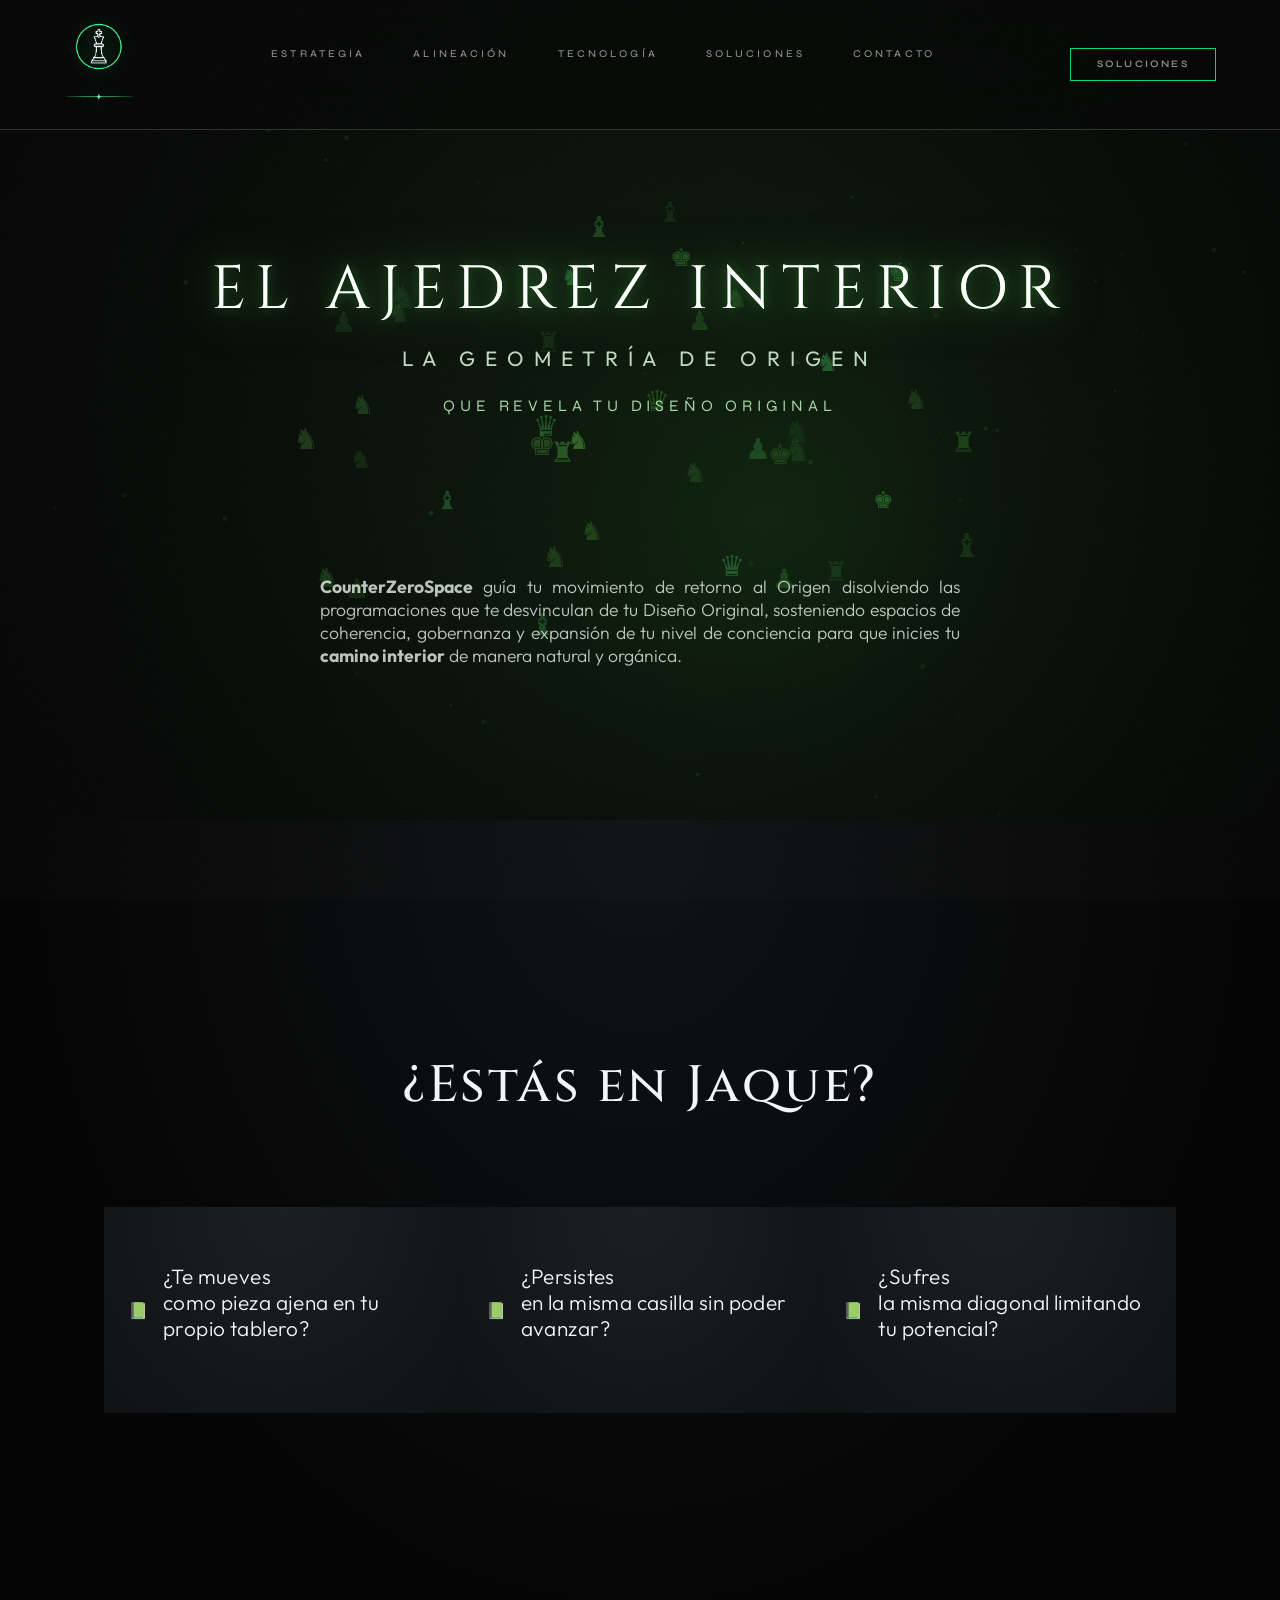
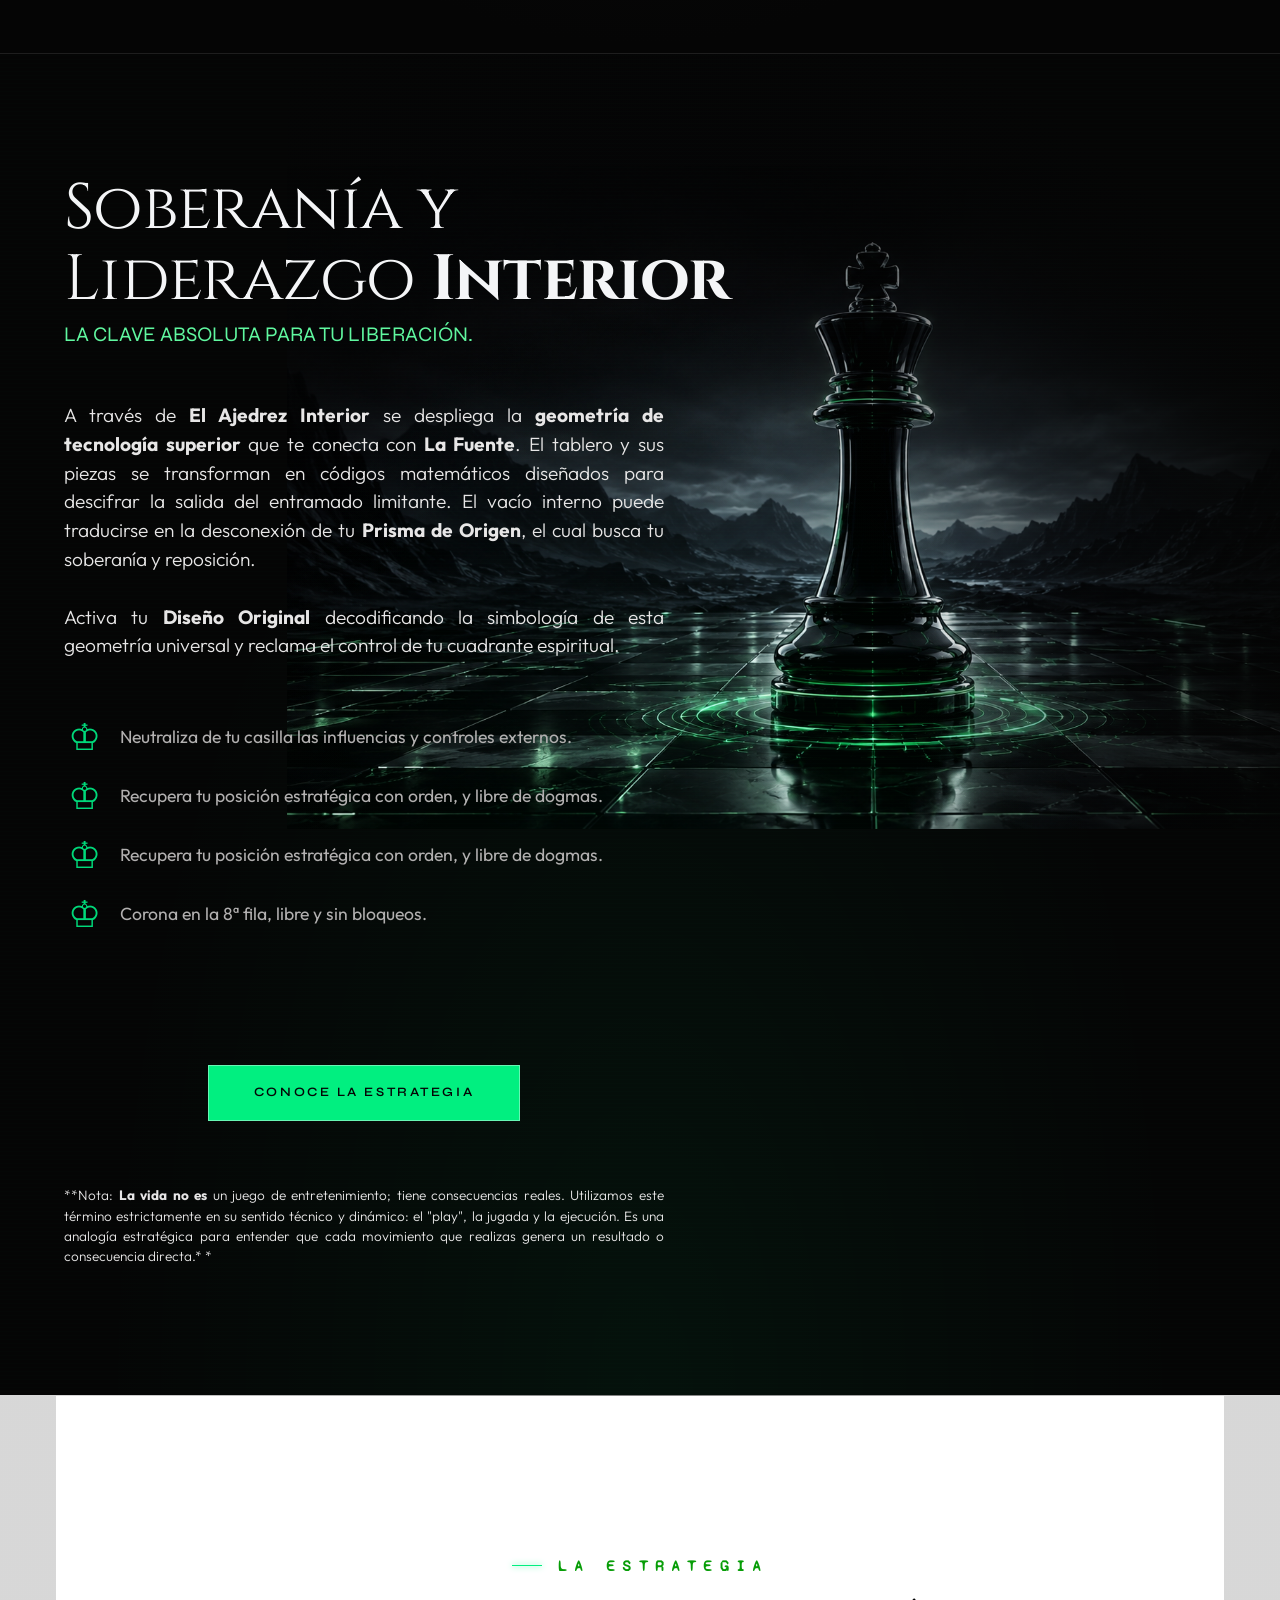
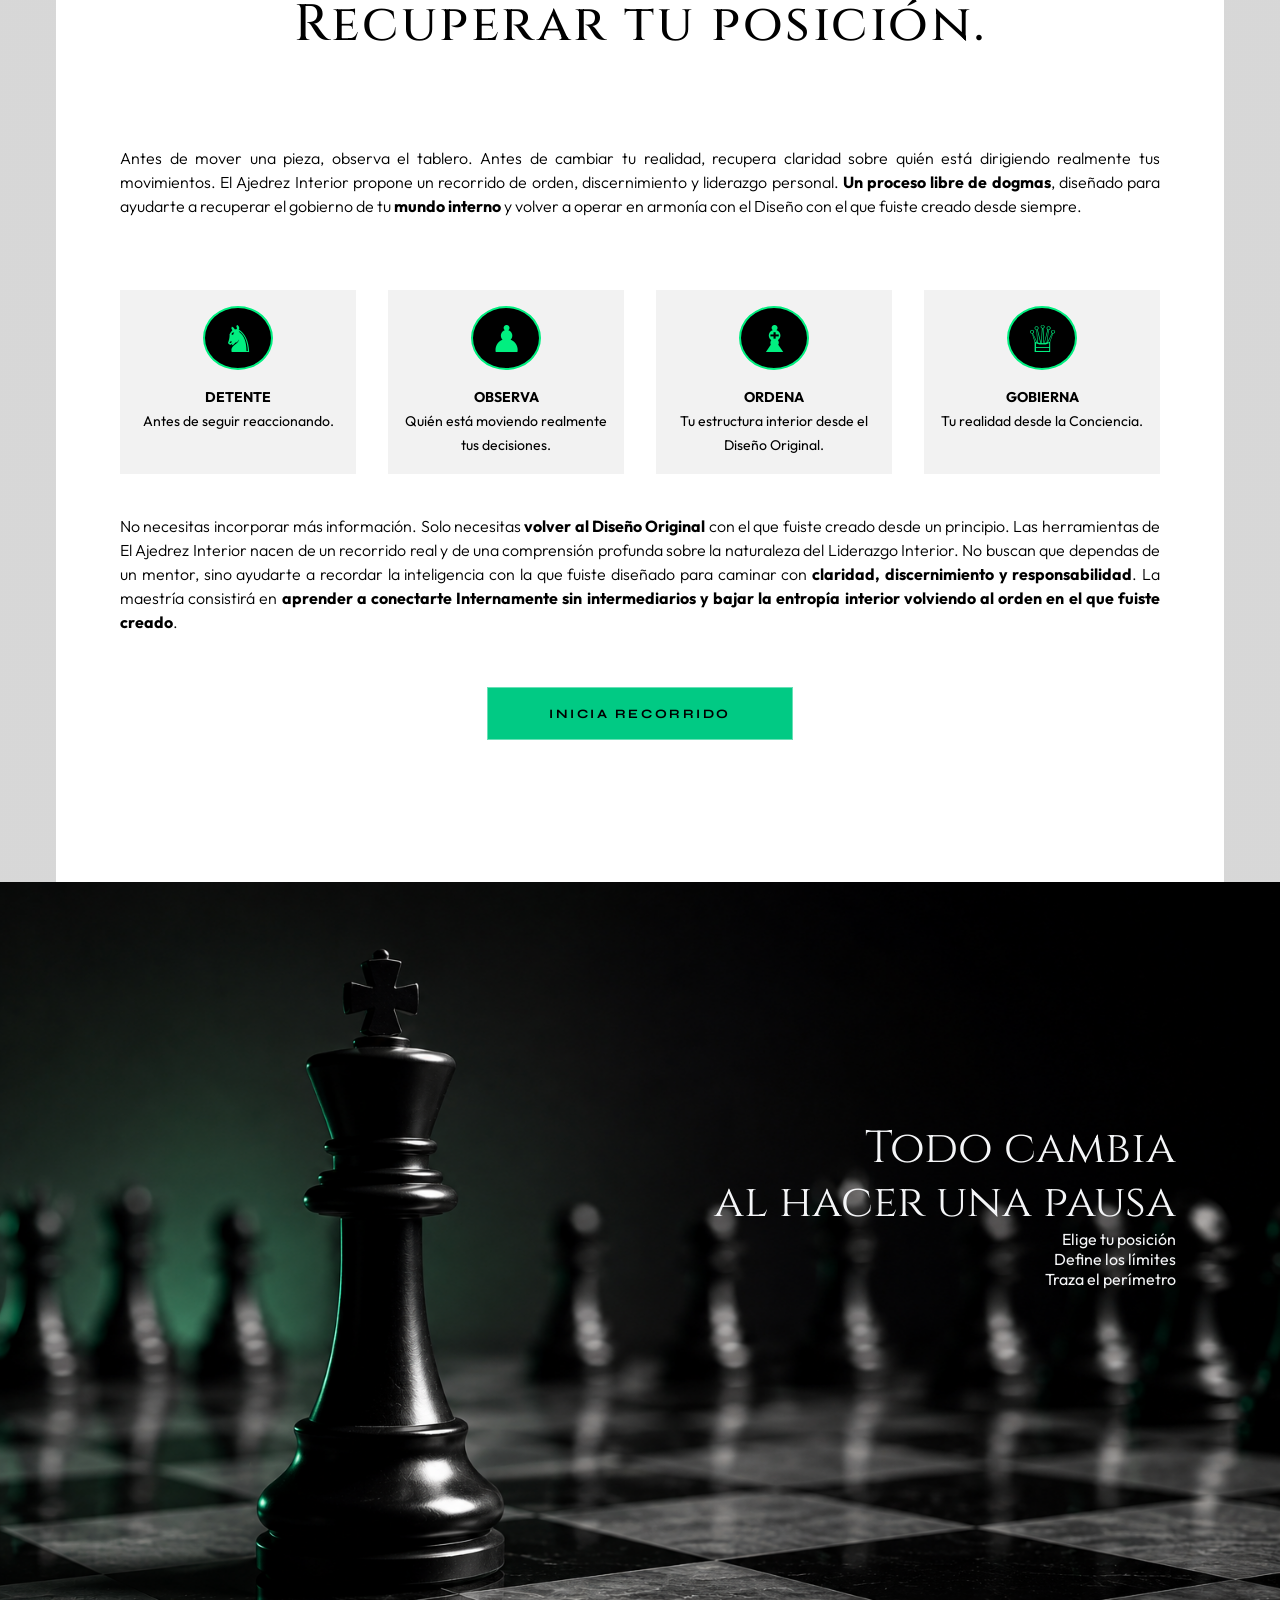
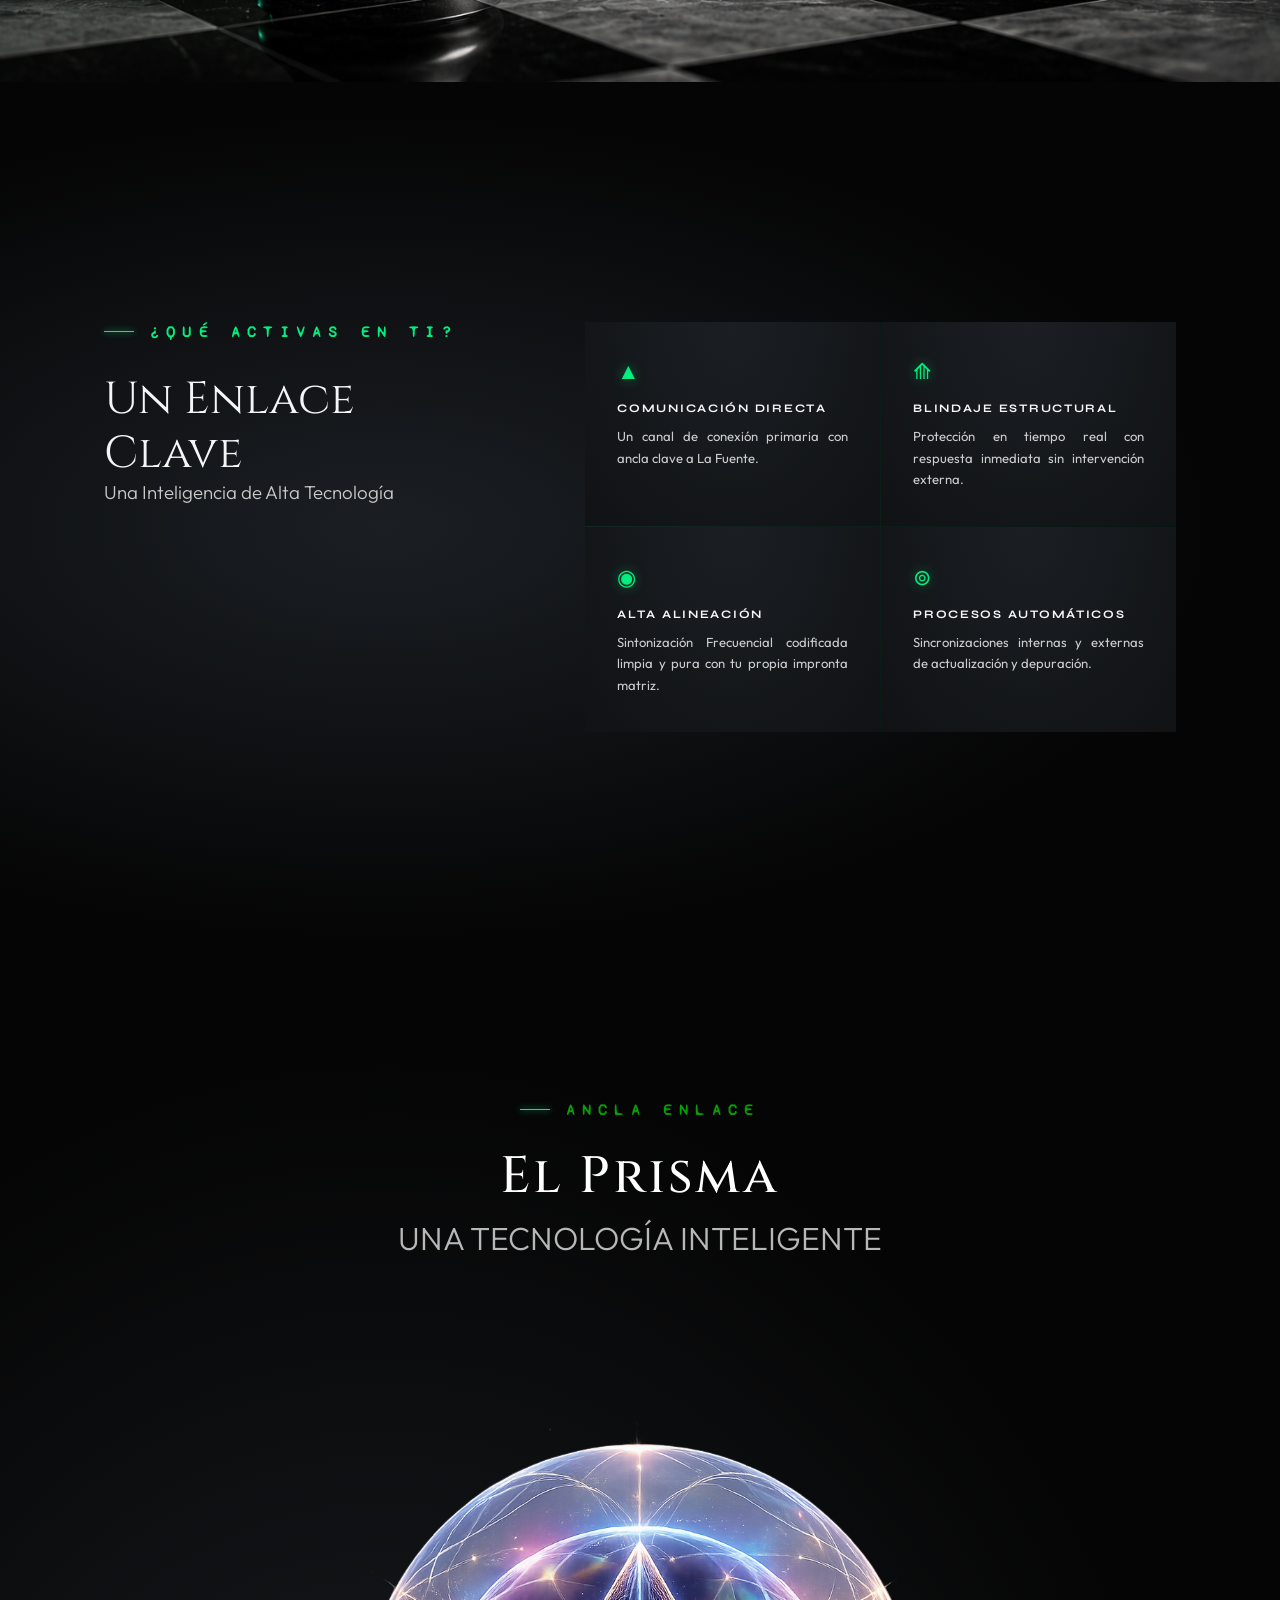
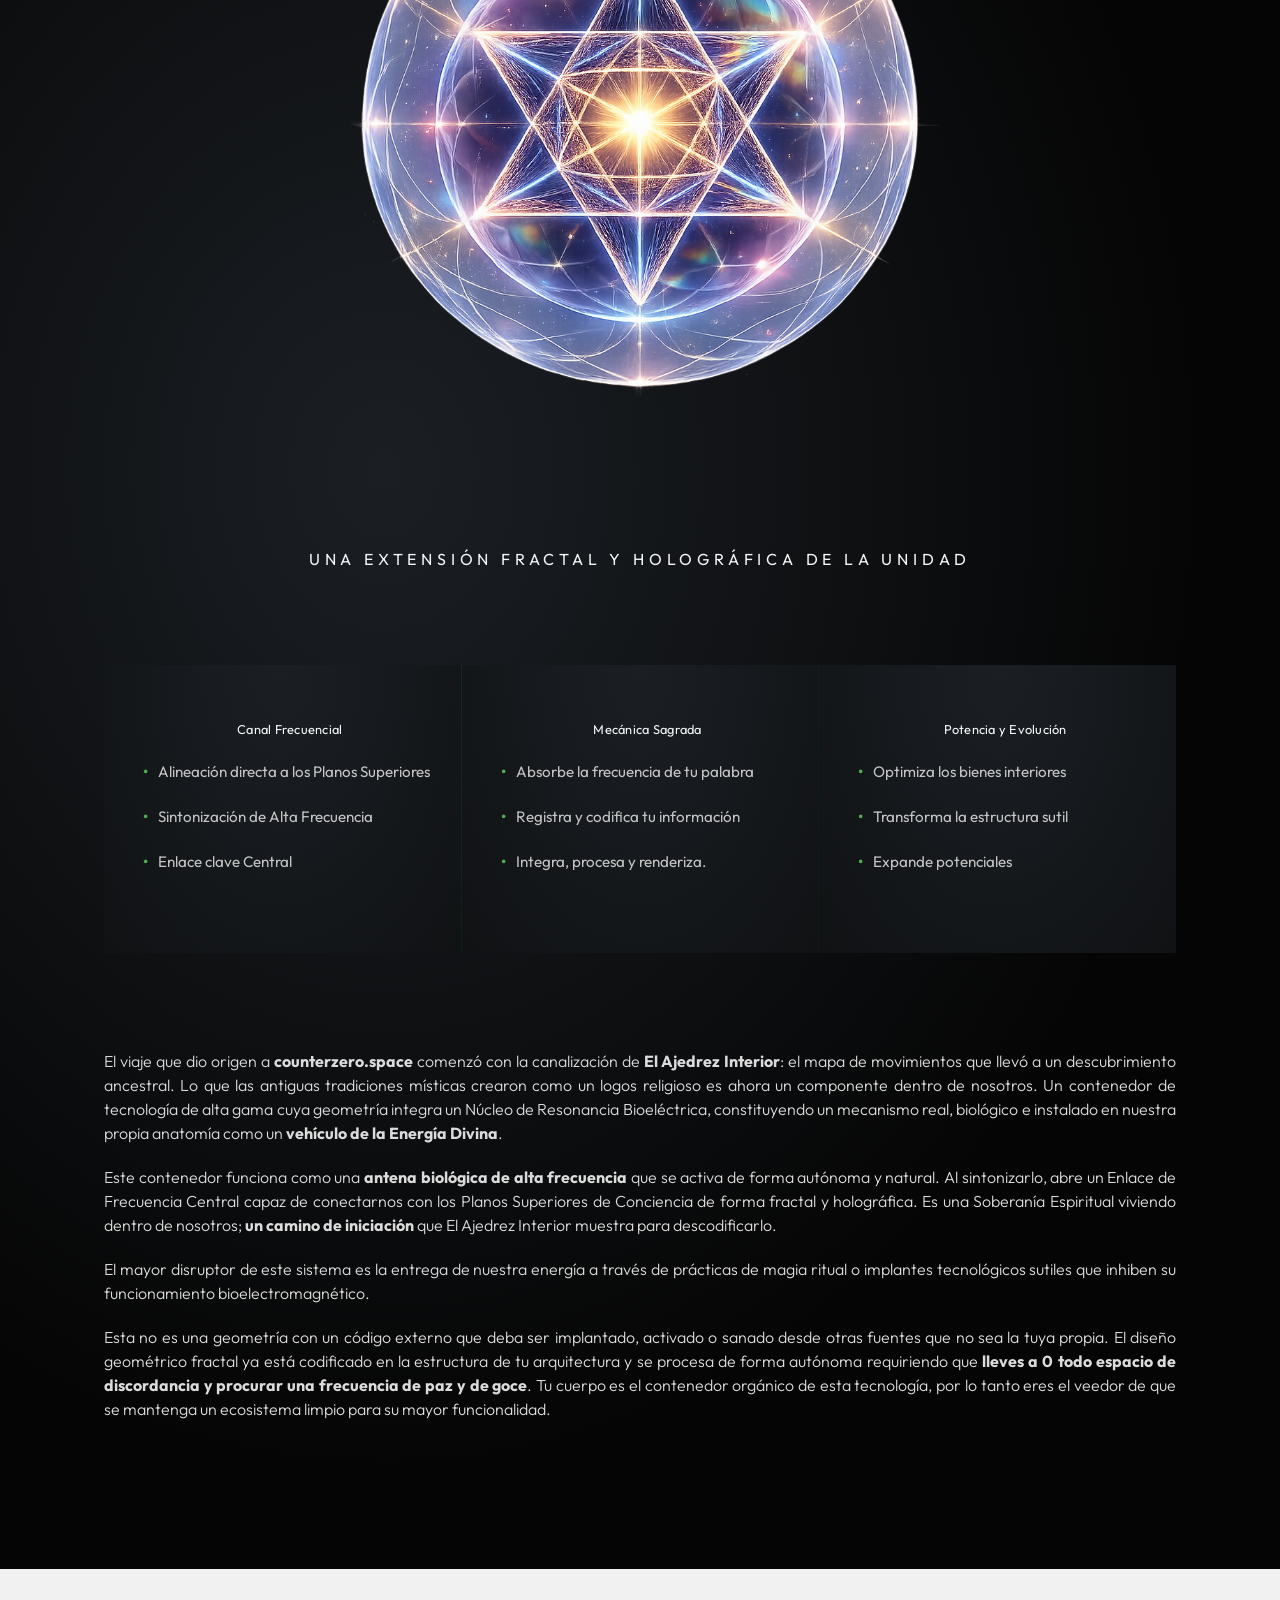
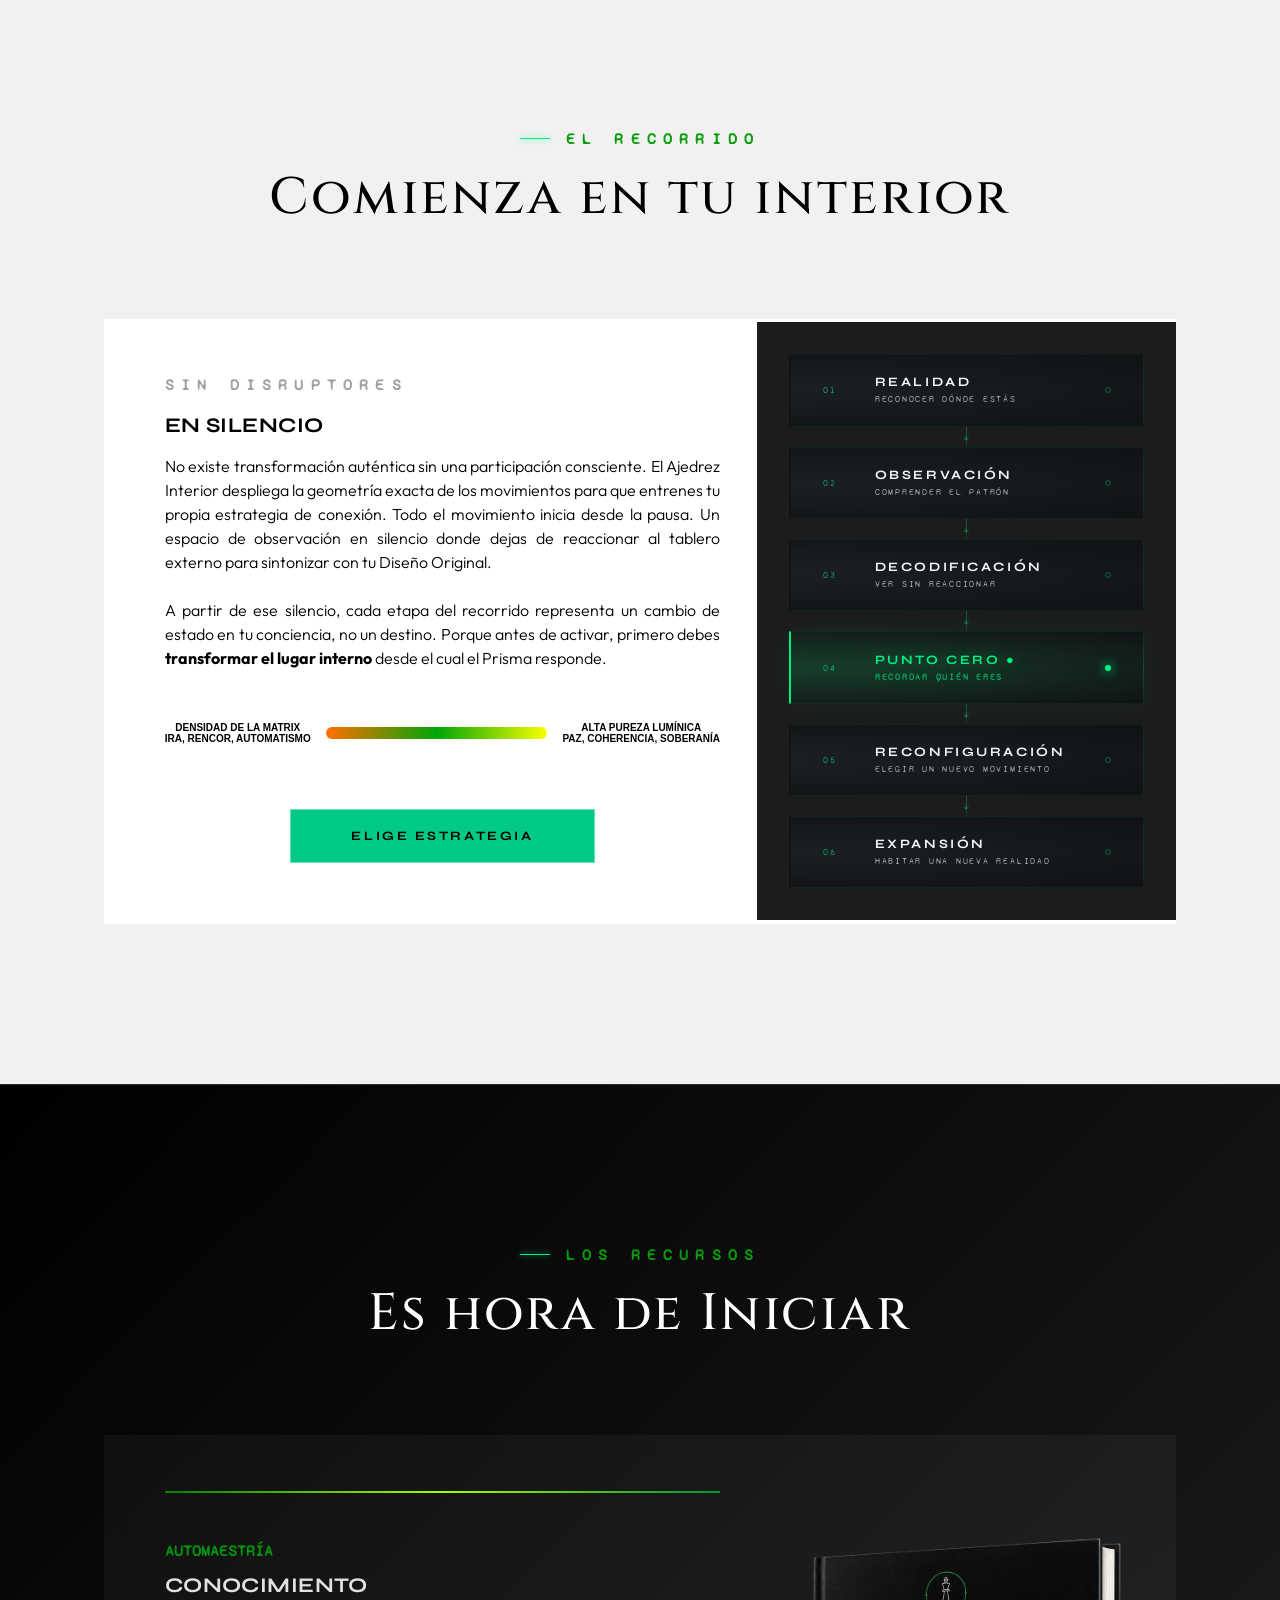
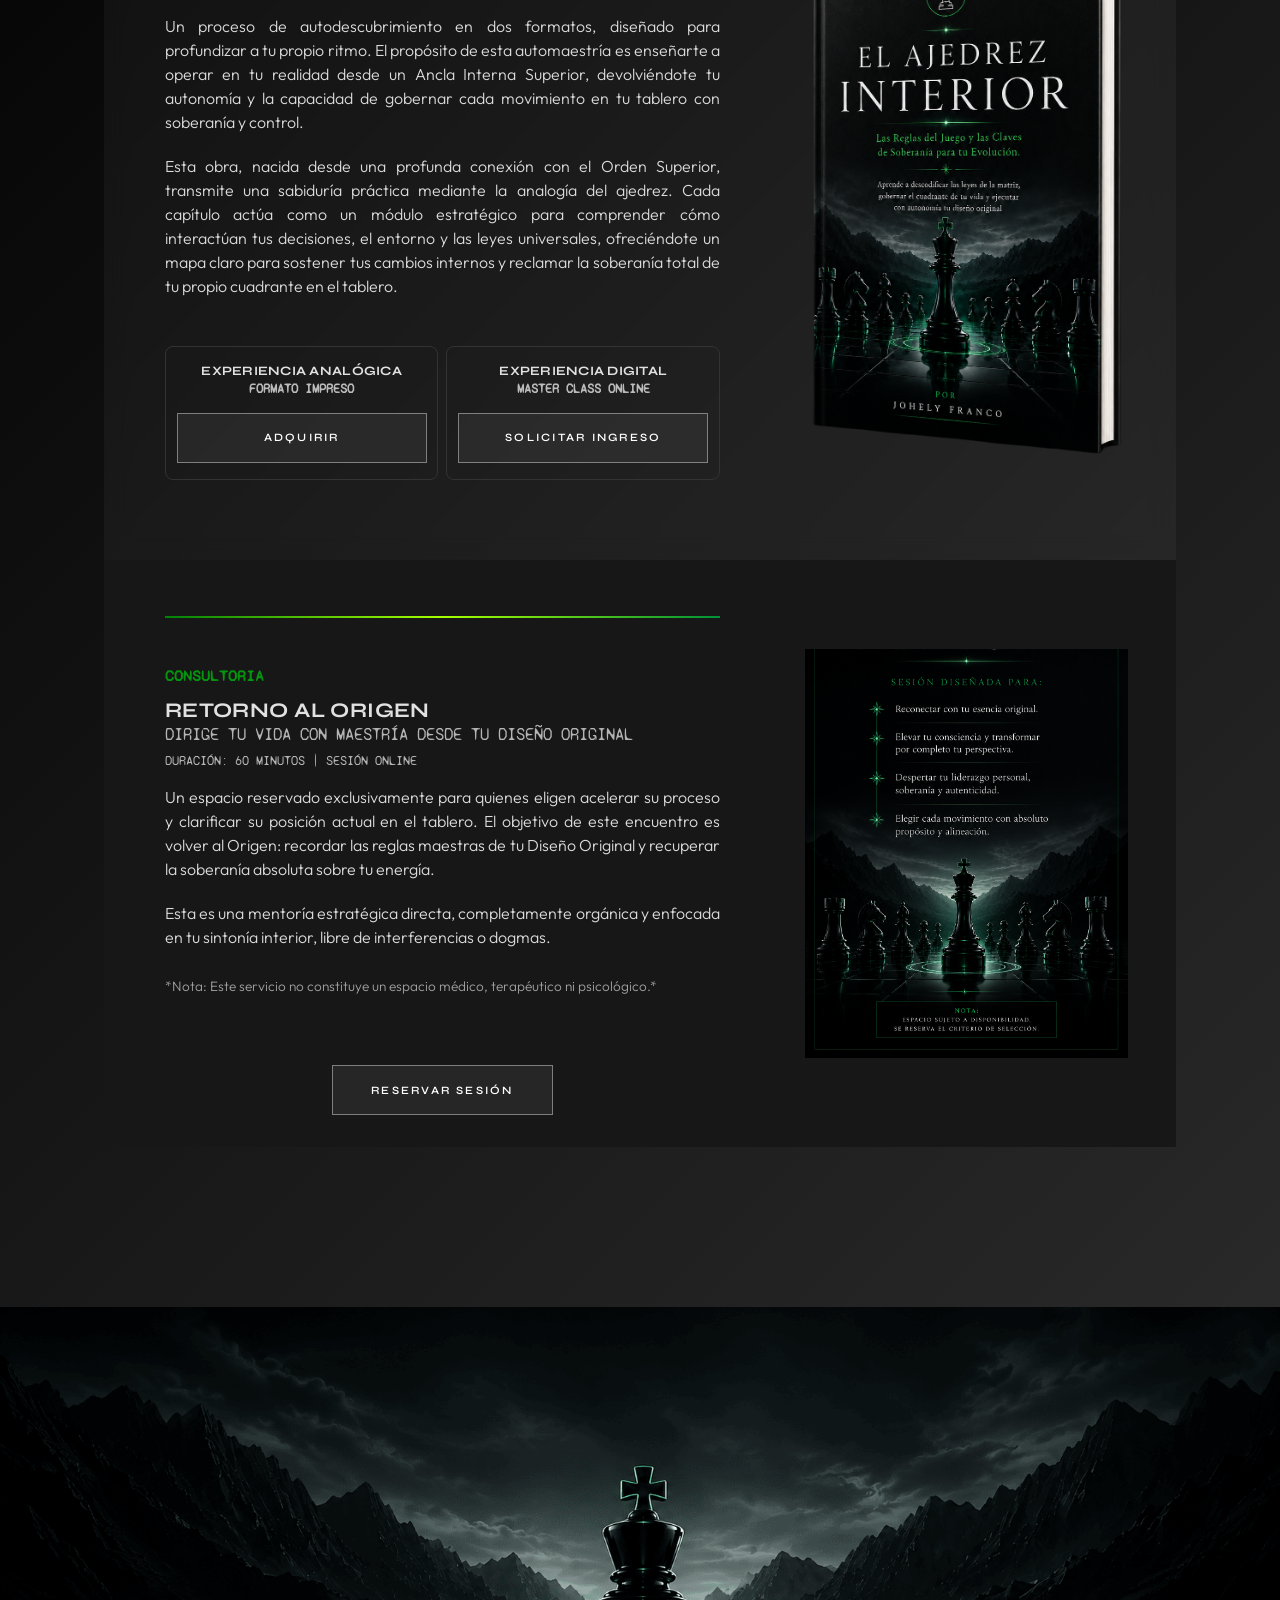
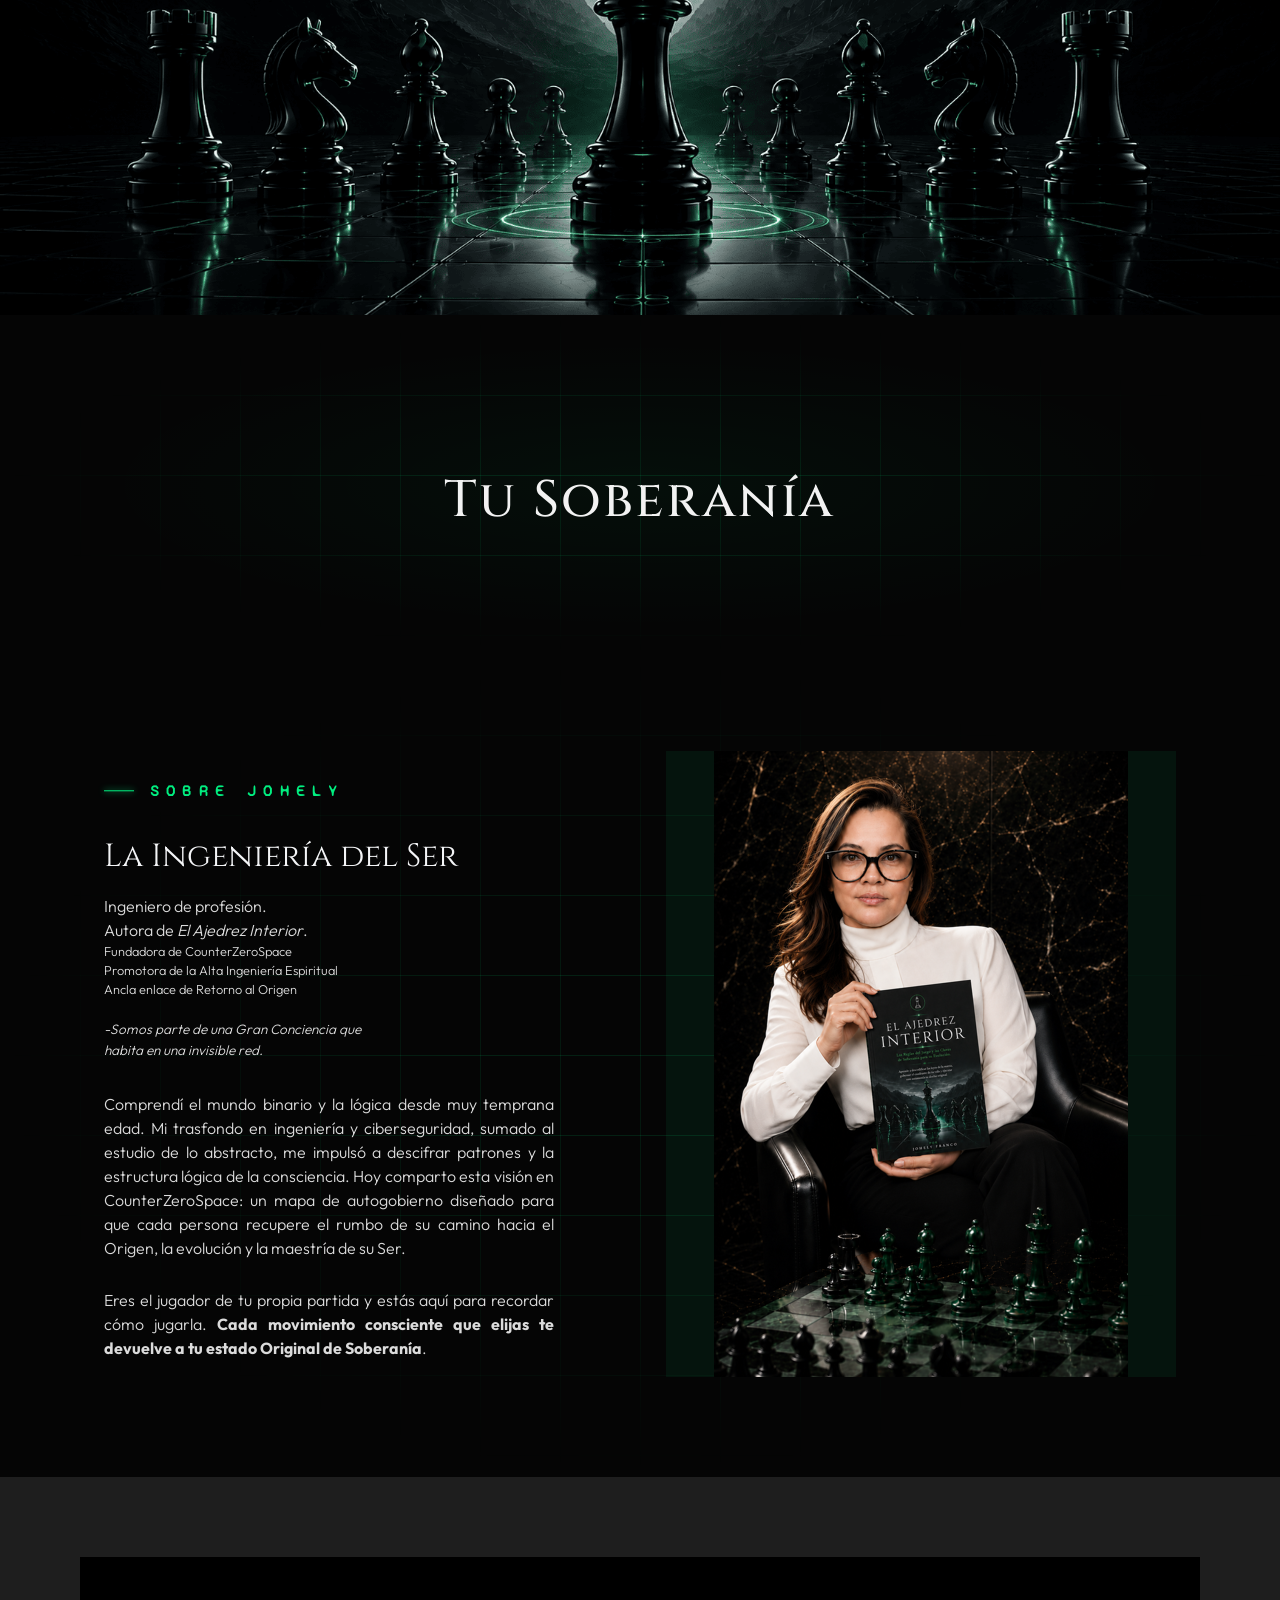
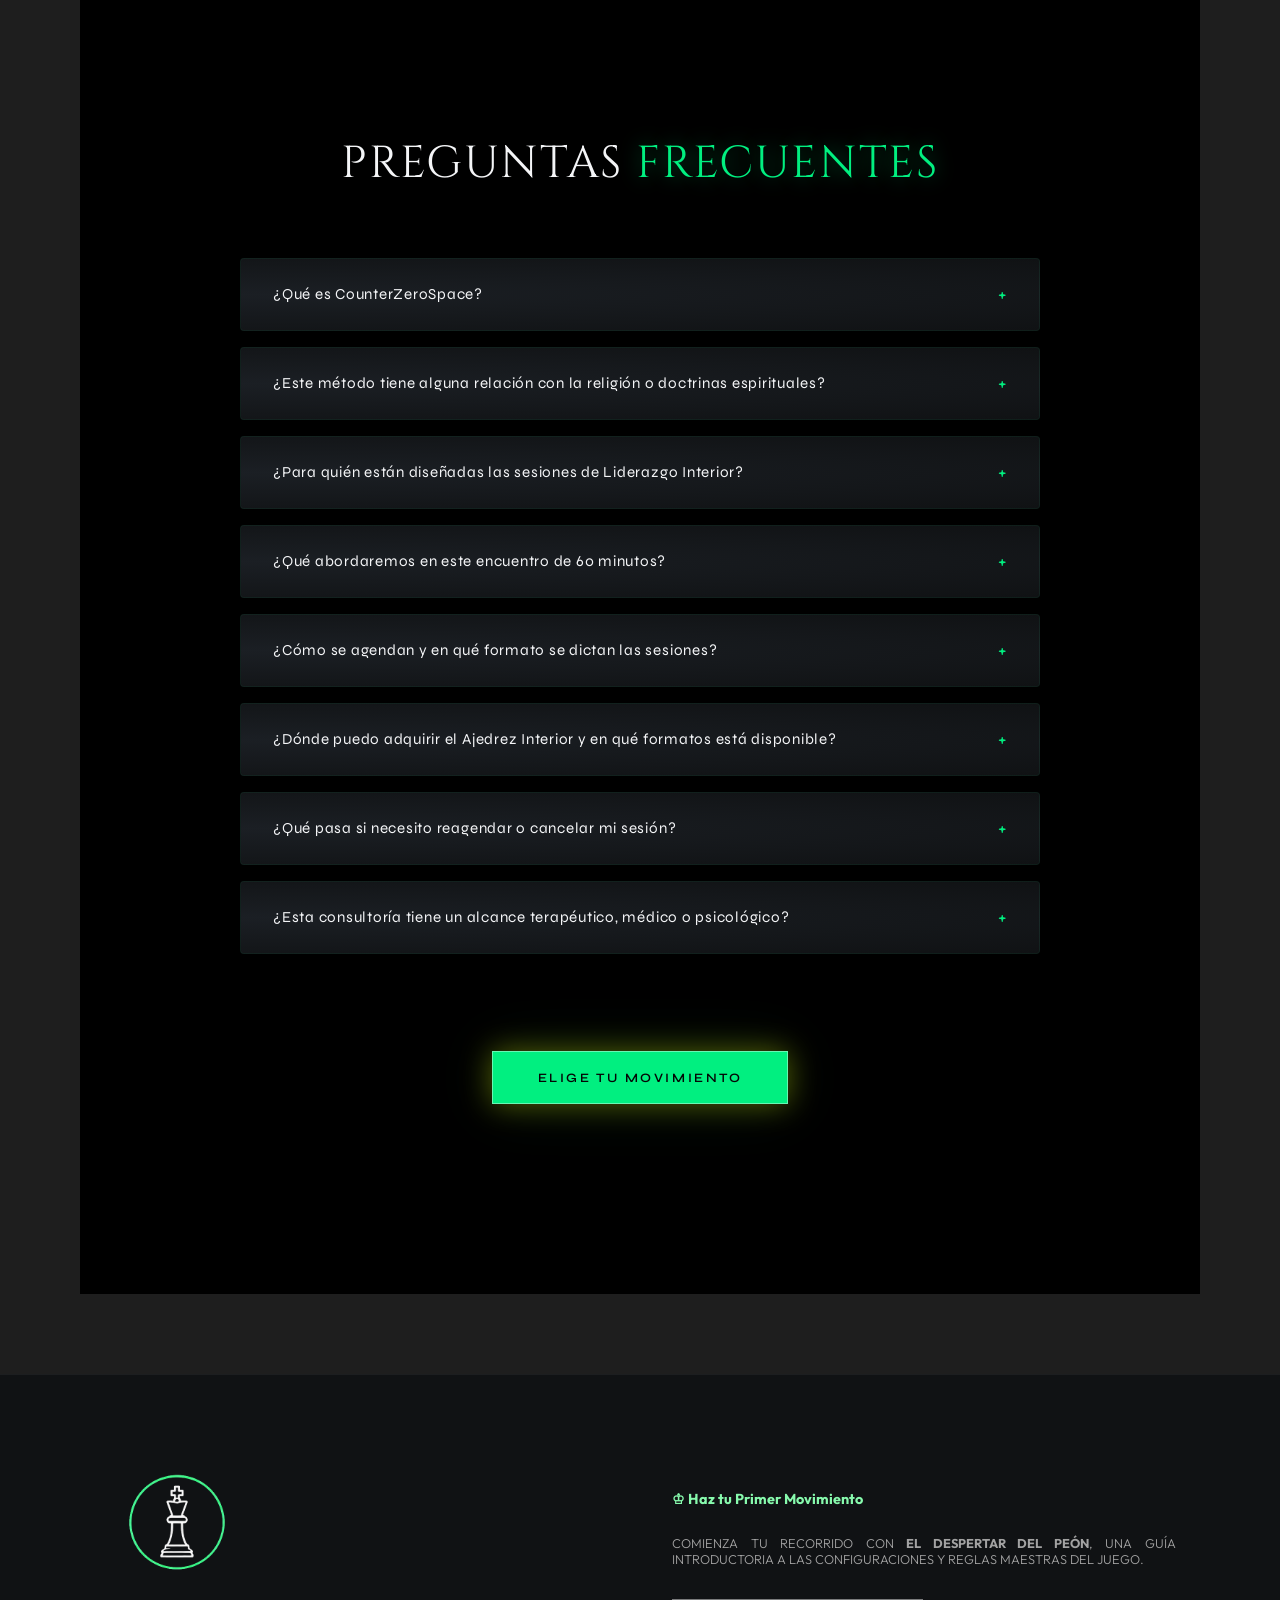
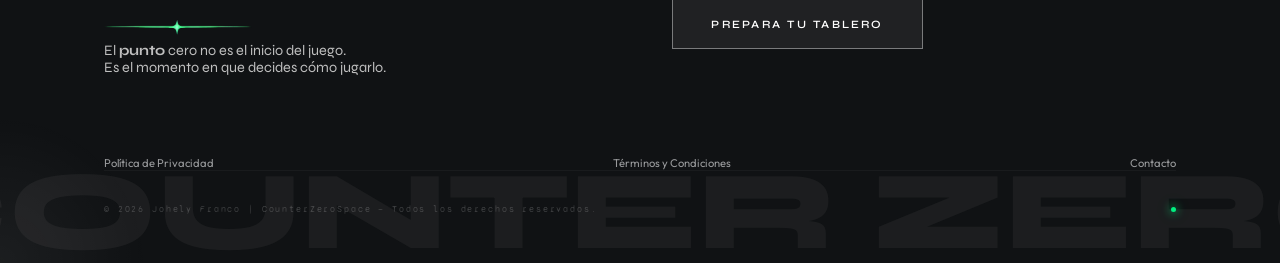
==== commit dbbe7700: "nuevo nav menu; tecnologia" ====
--- a/index.html
+++ b/index.html
@@ -74,6 +74,7 @@
   <ul class="nav-links">
     <li><a href="#estrategia">Estrategia</a></li>
     <li><a href="#alineacion">Alineación</a></li>
+    <li><a href="#tecnologia">Tecnología</a></li>
     <li><a href="#soluciones">Soluciones</a></li>
     <li><a href="https://tally.so/r/LZyKlz" target="_blank" rel="noopener noreferrer">Contacto</a></li> 
   </ul>
@@ -89,7 +90,7 @@
     <span id="subtitle-line">La geometría de Origen</span>
     <span id="subtitle-line2">que revela tu Diseño Original</span>
     <p id="subtitle-line3">
-      <strong style="font-weight: bold;">CounterZeroSpace</strong> arquetipa tu movimiento de retorno al Origen disolviendo las programaciones que te desvinculan de tu Diseño Original, sosteniendo espacios de coherencia, gobernanza y expansión de tu nivel de conciencia.
+      <strong style="font-weight: bold;">CounterZeroSpace</strong> guía tu movimiento de retorno al Origen disolviendo las programaciones que te desvinculan de tu Diseño Original, sosteniendo espacios de coherencia, gobernanza y expansión de tu nivel de conciencia para que inicies tu <strong style="font-weight: bold;">camino interior</strong> de manera natural y orgánica.
     </p>
   </div>  
 </section>
@@ -141,11 +142,12 @@
 
     <div class="hero-medio">
       <p class="hero-desc" style="text-align: justify;">
-        A través del <strong style="font-weight: bold;">El Ajedrez Interior</strong> se despliega la <strong style="font-weight: bold;">geometría sagrada </strong>que te conecta directamente con <strong style="font-weight: bold;">La Fuente</strong>. El tablero y sus piezas se transforman en códigos matemáticos diseñados para descifrar la salida del entramado limitante. Toda la tragedia humana se reduce a la falta de conexión con este arquetipo interno: <strong style="font-weight: bold;"> tu Prisma de Origen</strong>.
+        A través de <strong style="font-weight: bold;"> El Ajedrez Interior</strong> se despliega la <strong style="font-weight: bold;">geometría de tecnología superior</strong> que te conecta con <strong style="font-weight: bold;">La Fuente</strong>. El tablero y sus piezas se transforman en códigos matemáticos diseñados para descifrar la salida del entramado limitante. El vacío interno puede traducirse en la desconexión de tu <strong style="font-weight: bold;">Prisma de Origen</strong>, el cual busca tu soberanía y reposición.
       </p>
       <p class="hero-desc" style="text-align: justify; padding-top: 1.8rem; padding-bottom: 1rem; margin-bottom: 0.5rem;">
-        Activa tu <strong style="font-weight: bold;">Diseño Original</strong> descodificando la simbología de esta geometría universal y reclama el control total de tu identidad.
+        Activa tu <strong style="font-weight: bold;">Diseño Original</strong> decodificando la simbología de esta geometría universal y reclama el control de tu cuadrante espiritual.
       </p>
+
     </div>
 
     <div style="padding-top: 2rem; max-width:40rem;">
@@ -159,11 +161,11 @@
       </div> 
       <div class="para-ti-item2 fade-in">
         <span class="para-ti-icon2">♔</span>
-        <p class="para-ti-p2">Activa la configuración original de tu Prisma Enlace Interno.</p> 
+        <p class="para-ti-p2">Recupera tu posición estratégica con orden, y libre de dogmas.</p> 
       </div> 
       <div class="para-ti-item2 fade-in">
         <span class="para-ti-icon2">♔</span>
-        <p class="para-ti-p2">Corona en la 8ª fila, libre y sin bloqueos</p> 
+        <p class="para-ti-p2">Corona en la 8ª fila, libre y sin bloqueos.</p>
       </div> 
     </div>
 
@@ -273,7 +275,7 @@
 
 
 <!-- BANNER -->
-<section class="s-banner" style="padding: 8rem 0;" aria-label="Contenedor Interno Prisma - Núcleo de Resonancia Bioeléctrica">
+<section class="s-banner" id="tecnologia" style="padding: 8rem 0;" aria-label="Contenedor Interno Prisma - Núcleo de Resonancia Bioeléctrica">
   <div class="wrapx">
     <div class="philosophy-header reveal">
       <span class="section-label" style="justify-content:center;color: rgb(7, 157, 7);">Ancla enlace</span>
@@ -692,7 +694,7 @@
           <span class="faq-icon">+</span>
         </button>
         <div class="faq-answer">
-          <p>No. Esta es una consultoría de enfoque estrictamente estratégico, de autogobierno y de ingeniería energética espiritual. No constituye, sustituye ni reemplaza ningún tratamiento médico, clínico, psicológico o psiquiátrico, ni se realizan diagnósticos de salud mental. Si experimentas una condición clínica, te recomendamos acudir al profesional certificado correspondiente. <br>Este encuentro está destinado exclusivamente a jugadores que buscan asumir la responsabilidad absoluta de sus resultados, bajar la entropía interna y ordenar las reglas de su vida regresando a su Diseño Original.</p>
+          <p> No. Esta es una consultoría de enfoque estrictamente estratégico, de autogobierno y de ingeniería energética espiritual. No constituye, sustituye ni reemplaza ningún tratamiento médico, clínico, psicológico o psiquiátrico, ni se realizan diagnósticos de salud mental. Si experimentas una condición clínica, te recomendamos acudir al profesional certificado correspondiente. <br><br>Este encuentro está destinado exclusivamente a la guía directa hacia la responsabilidad individual en el camino interno de regreso al Diseño Original.</p>
         </div>
       </div>
 
--- a/css/styles.css
+++ b/css/styles.css
@@ -141,7 +141,7 @@
       overflow: hidden;
       background-image: url(/pieza-del-tablero-imagen-central.png);
       background-repeat: no-repeat;     
-      background-position: 280% center; 
+      background-position: 280% top; 
       background-size: 92% ;
       border-top: 1px solid rgb(30, 30, 30);
     }
@@ -435,7 +435,6 @@
 
     #subtitle-line3 {
       display: block;
-      margin-top: 50px;
       font-family: var(--ff-body);
       font-size: 1.1rem;
       color: rgba(222, 232, 222, 0.839);
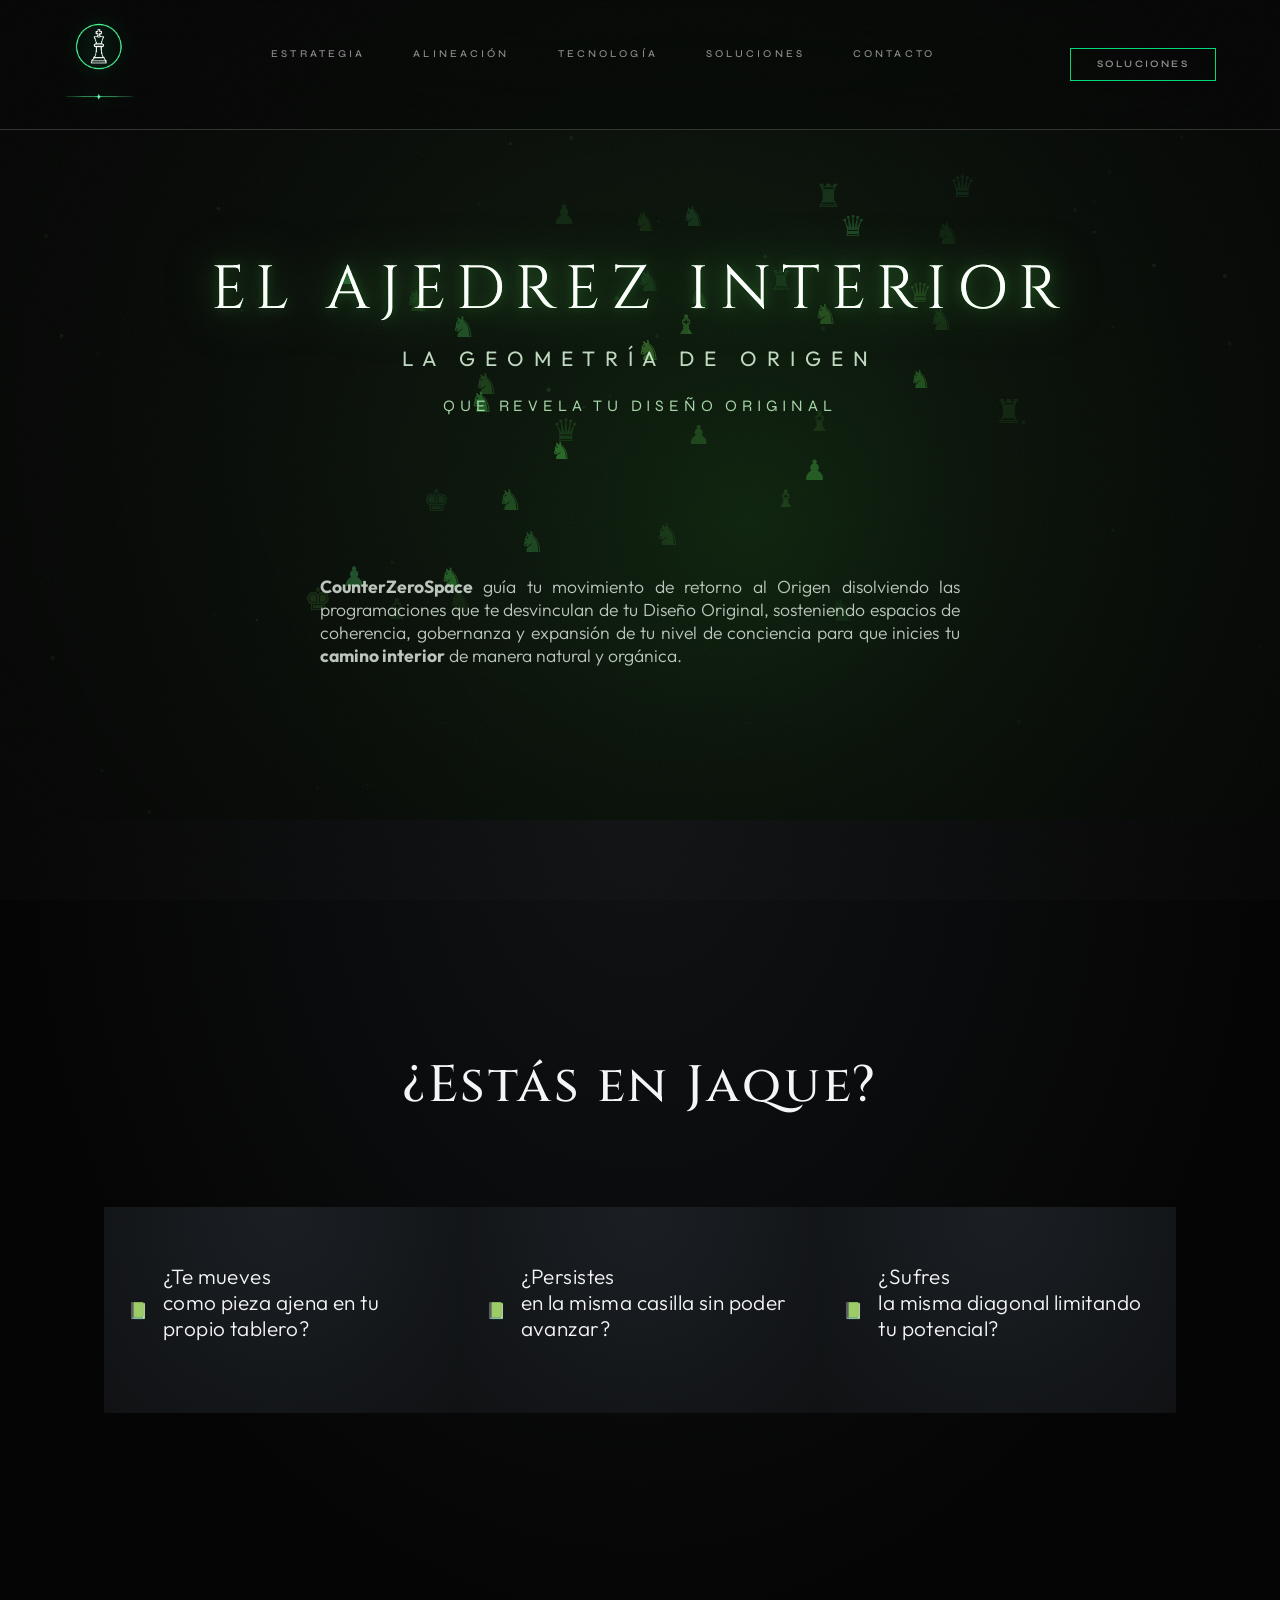
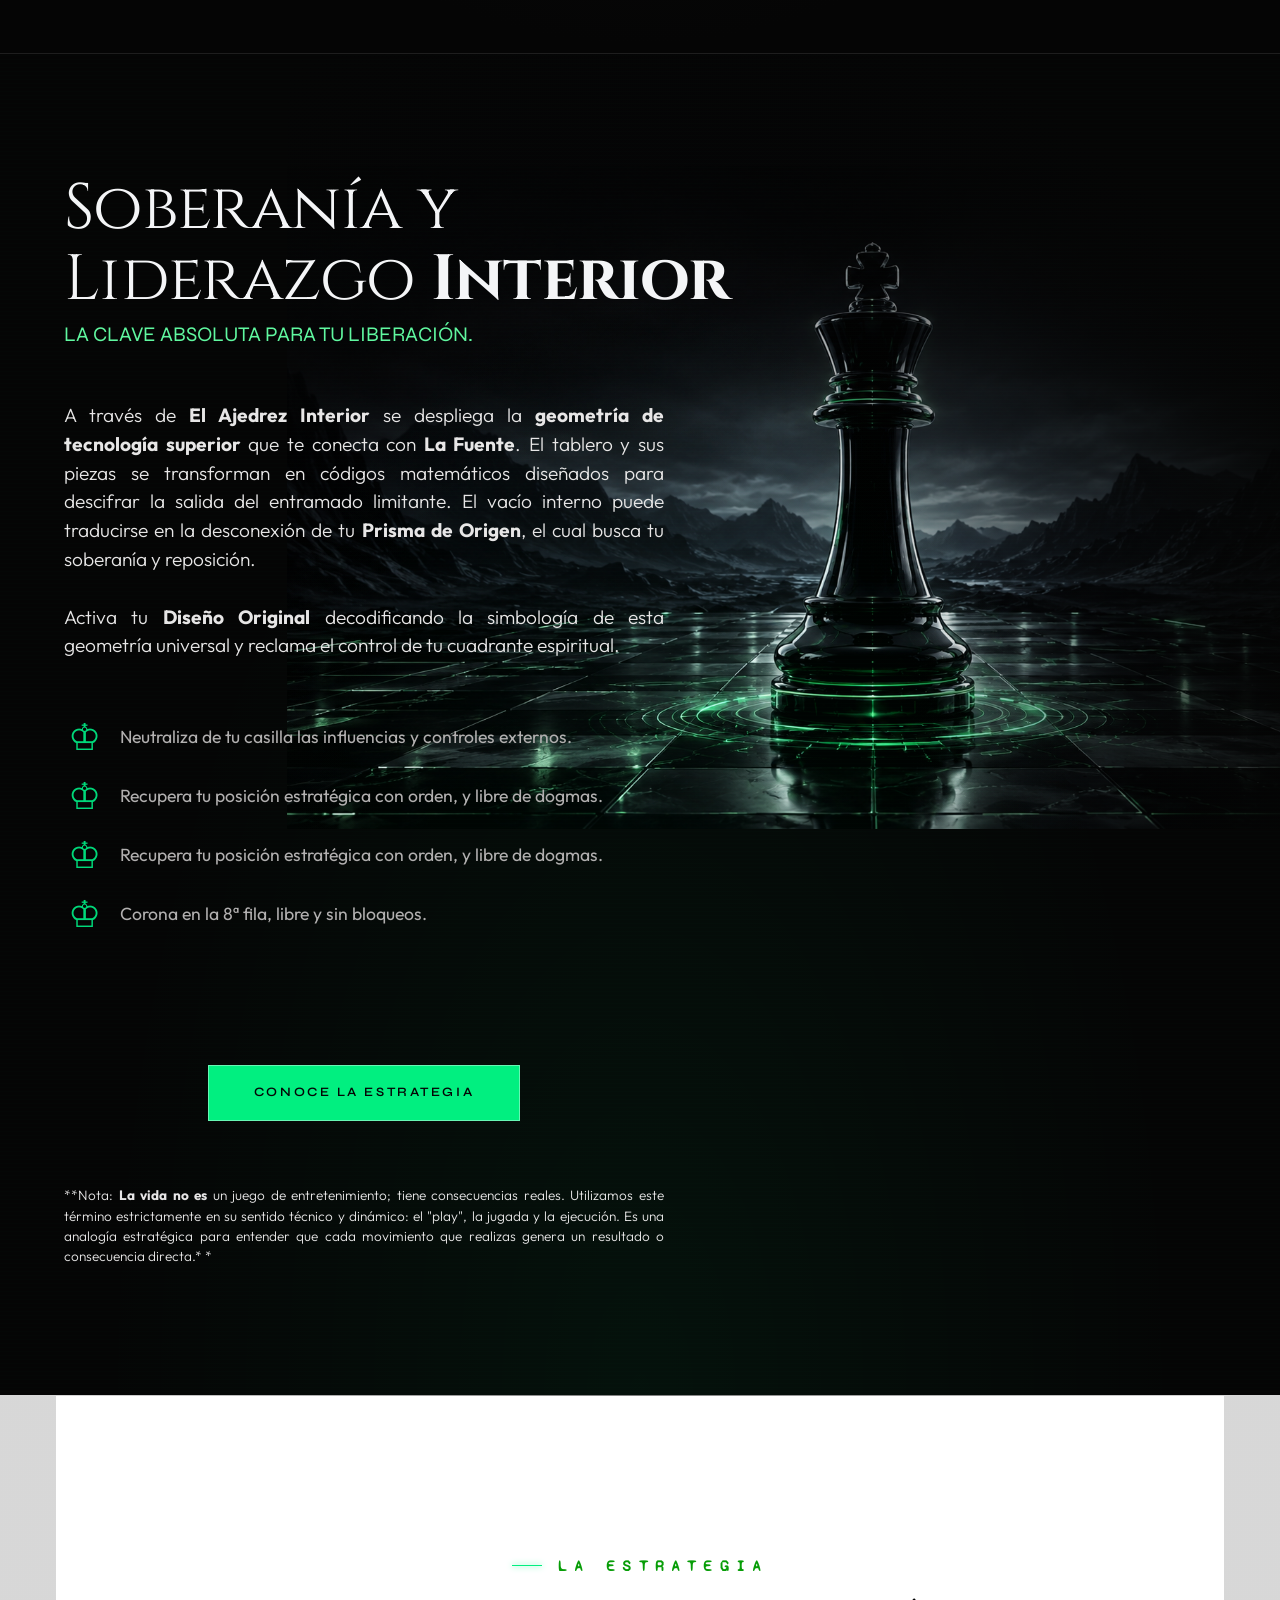
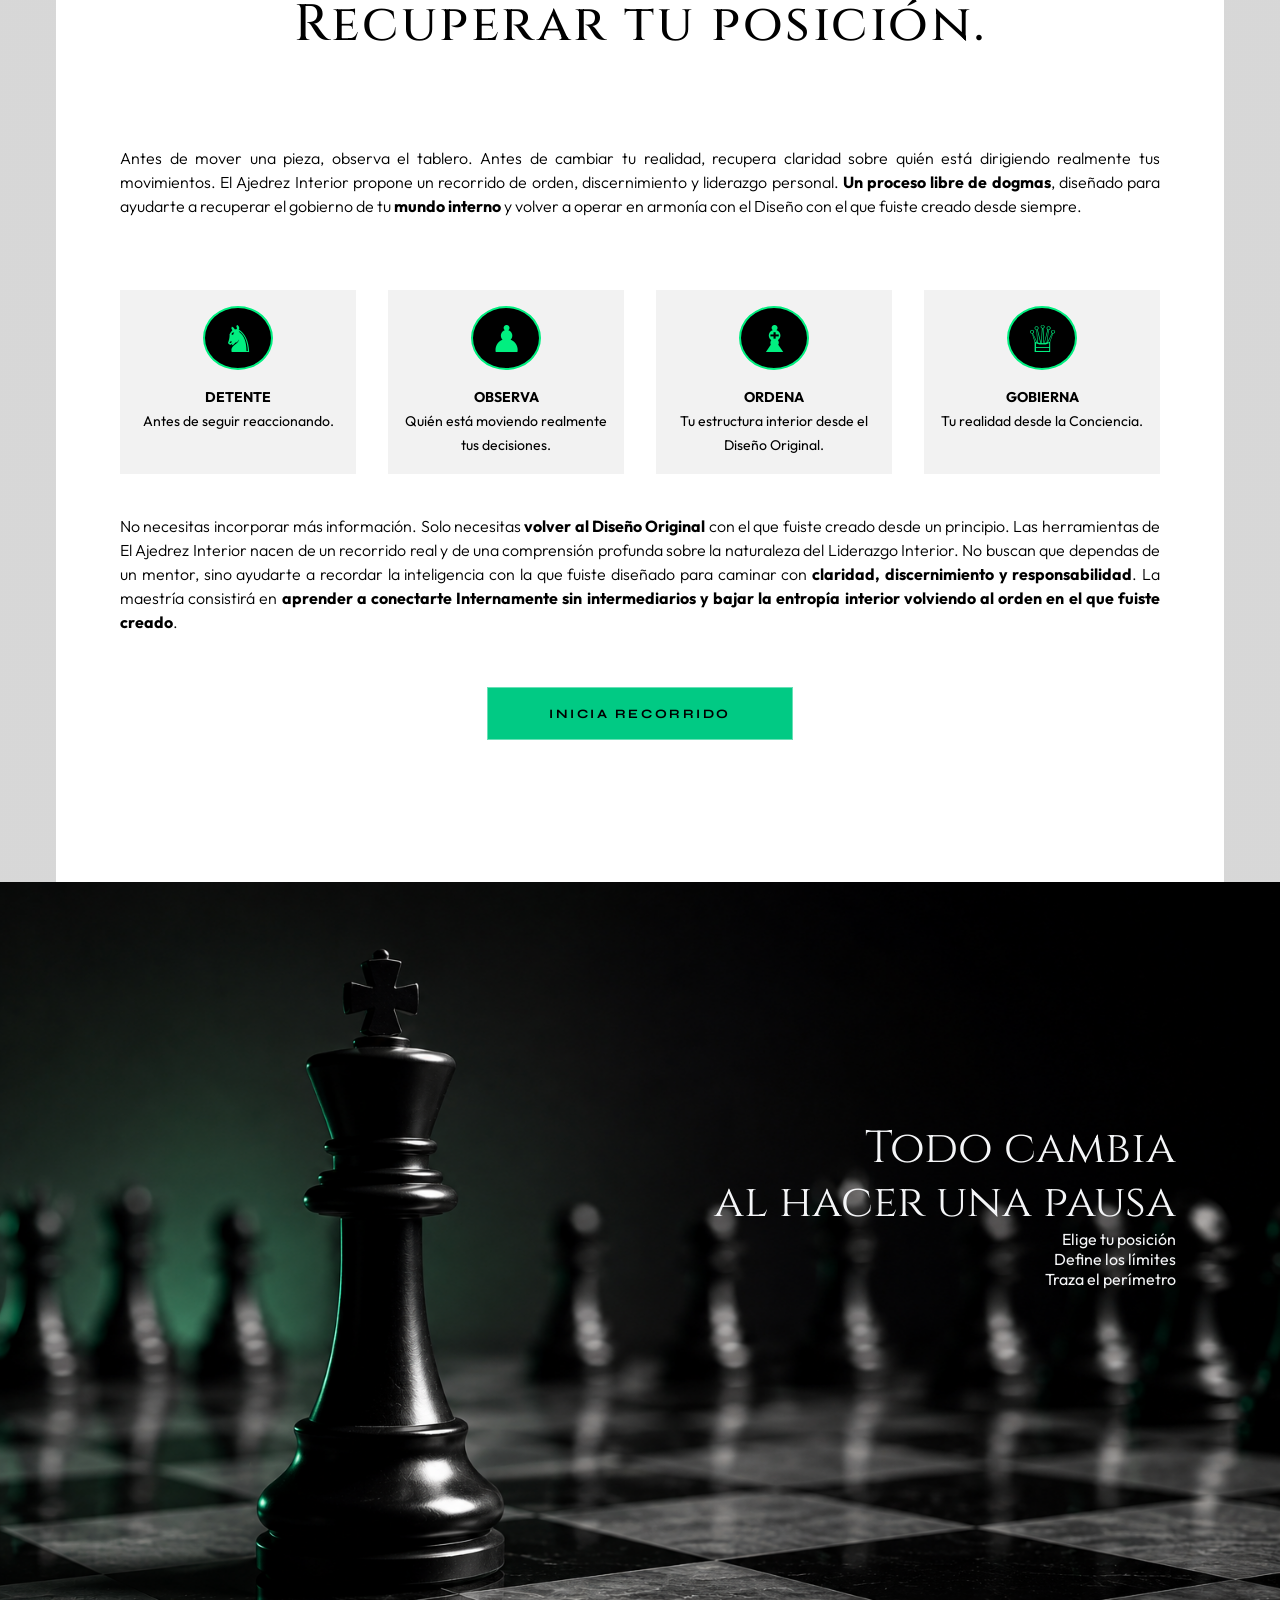
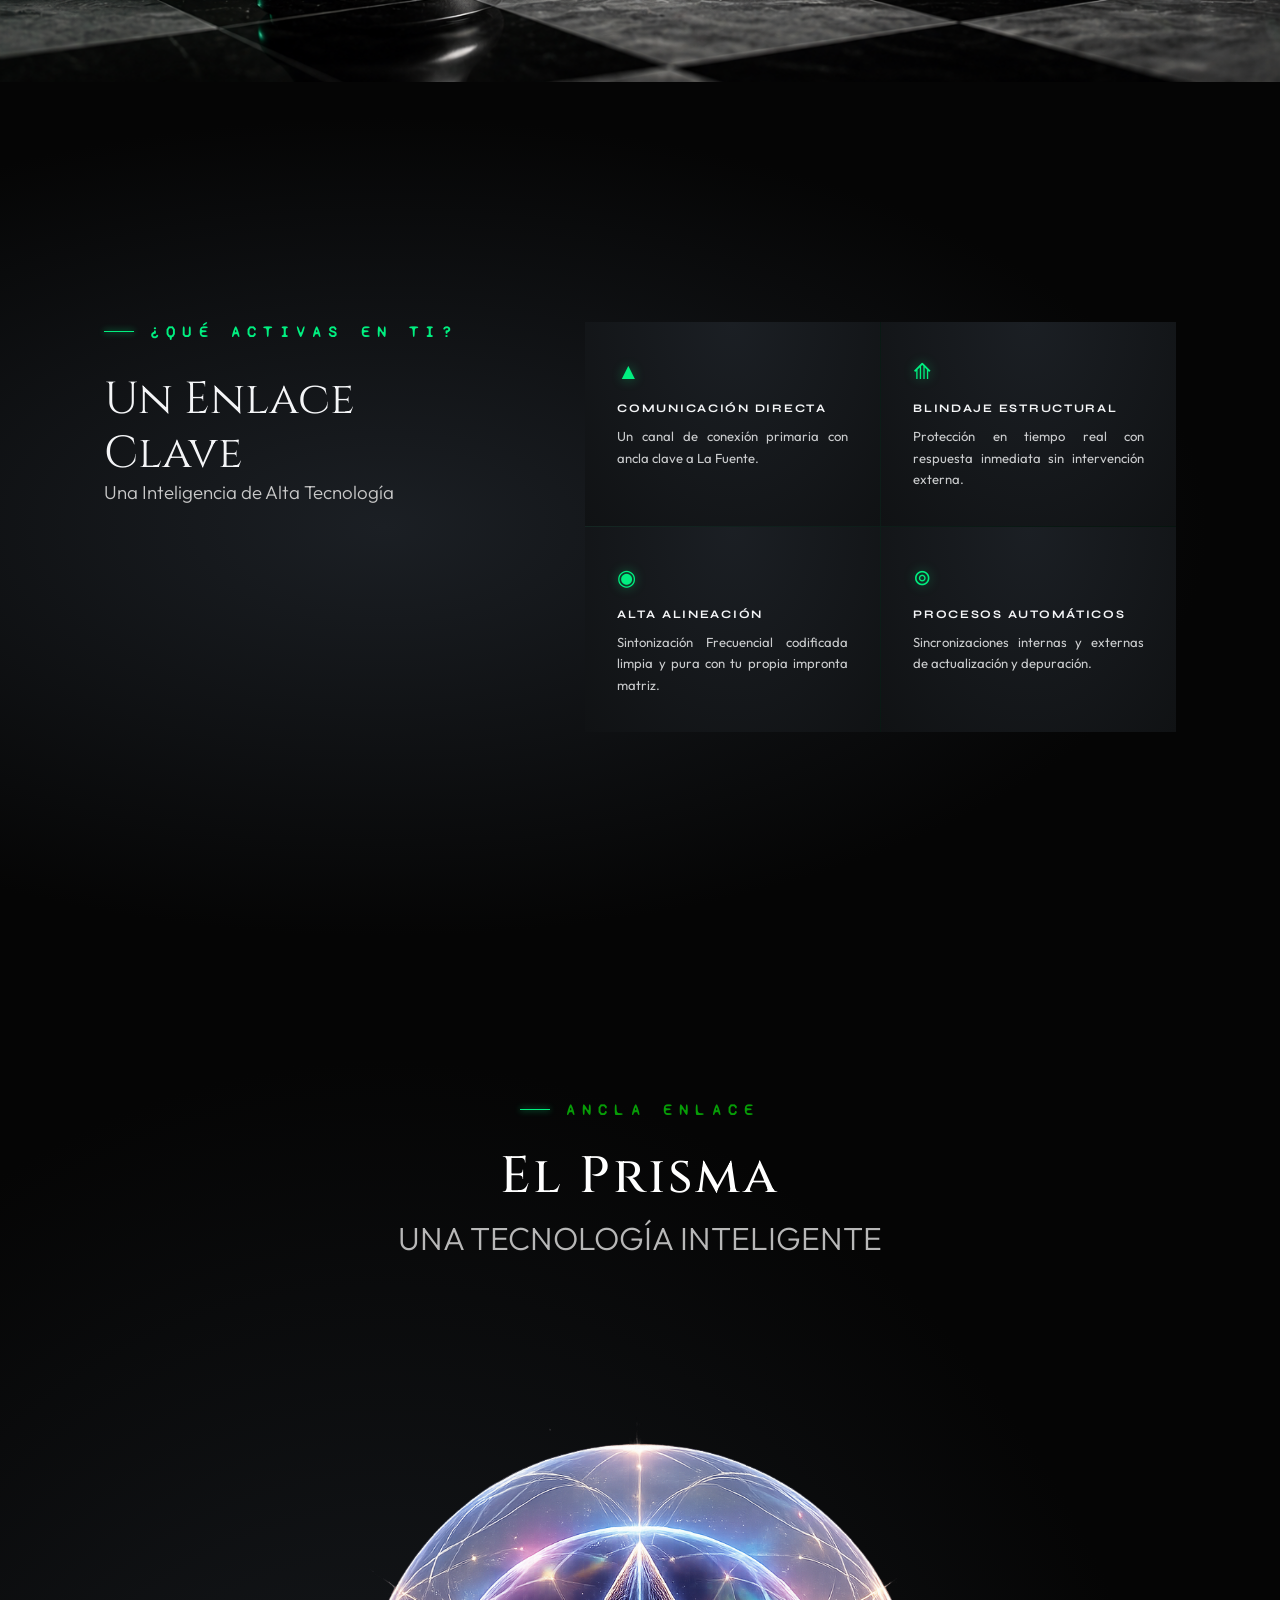
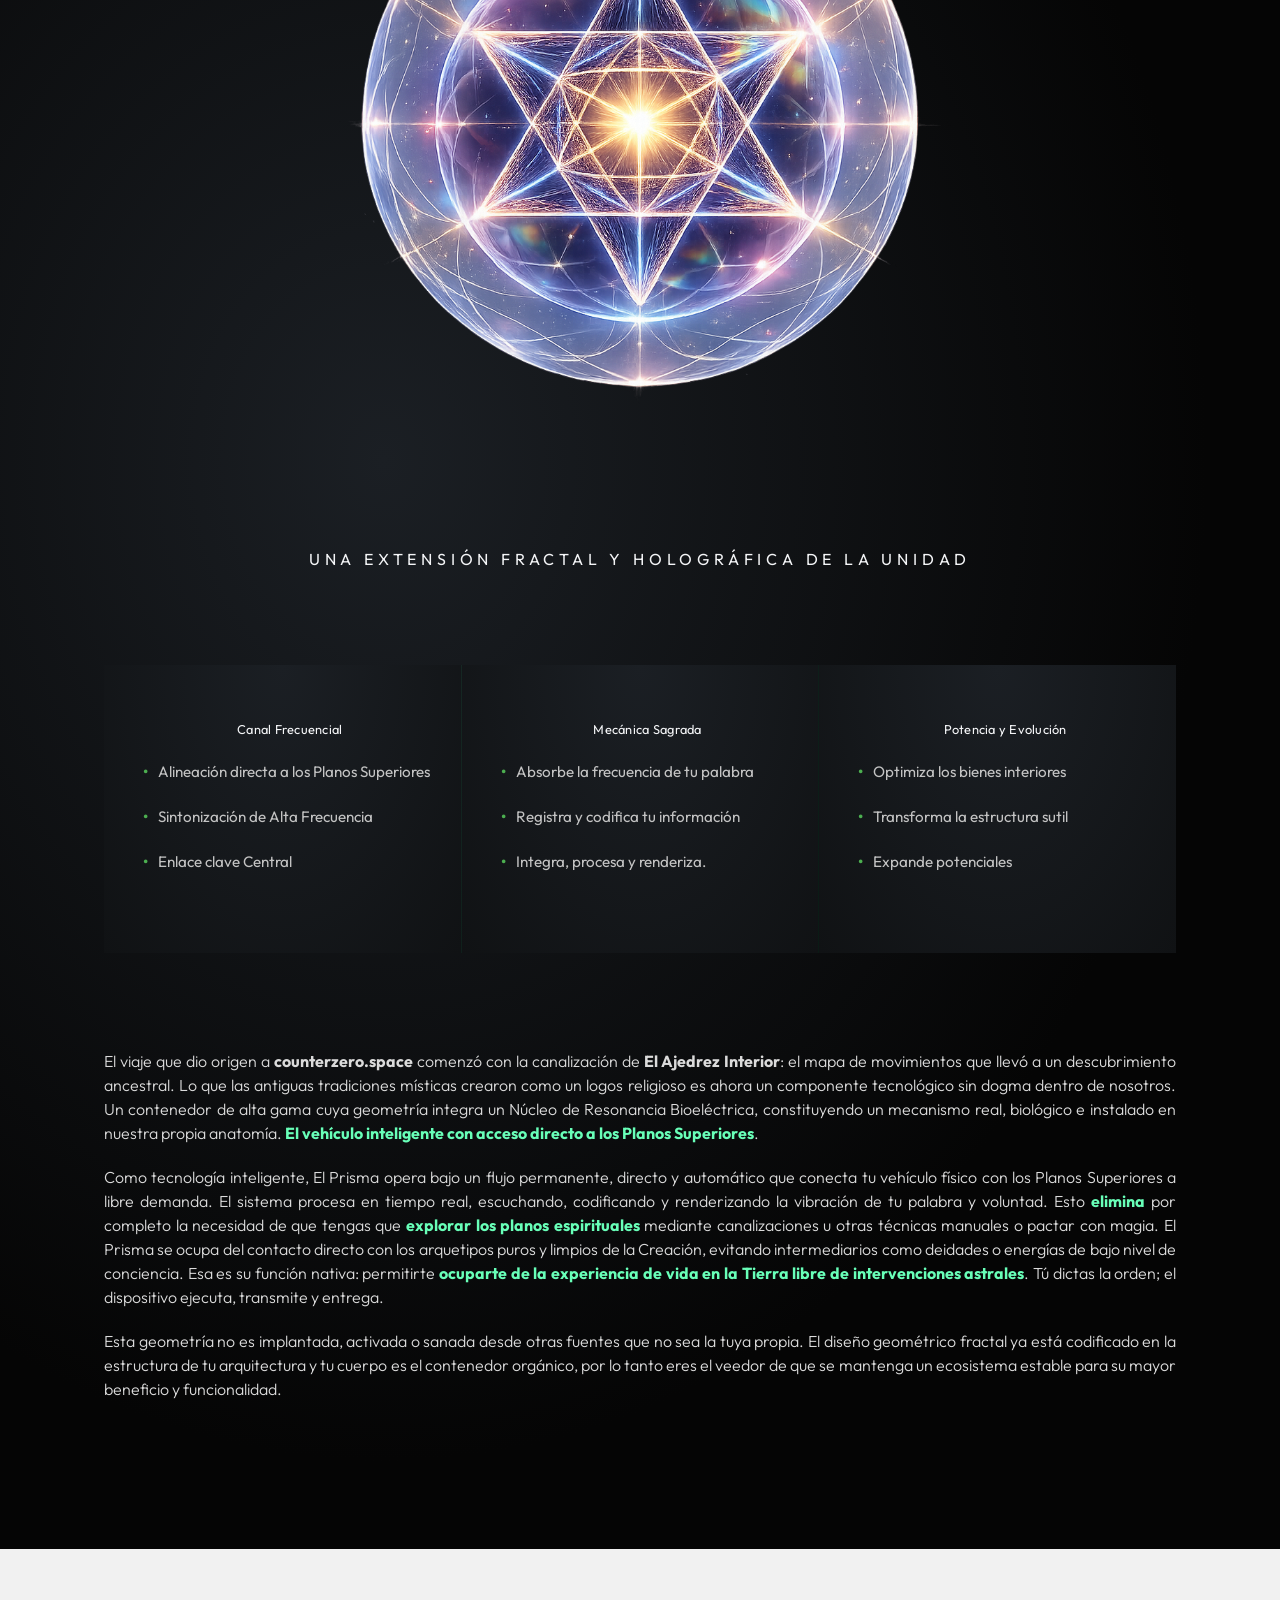
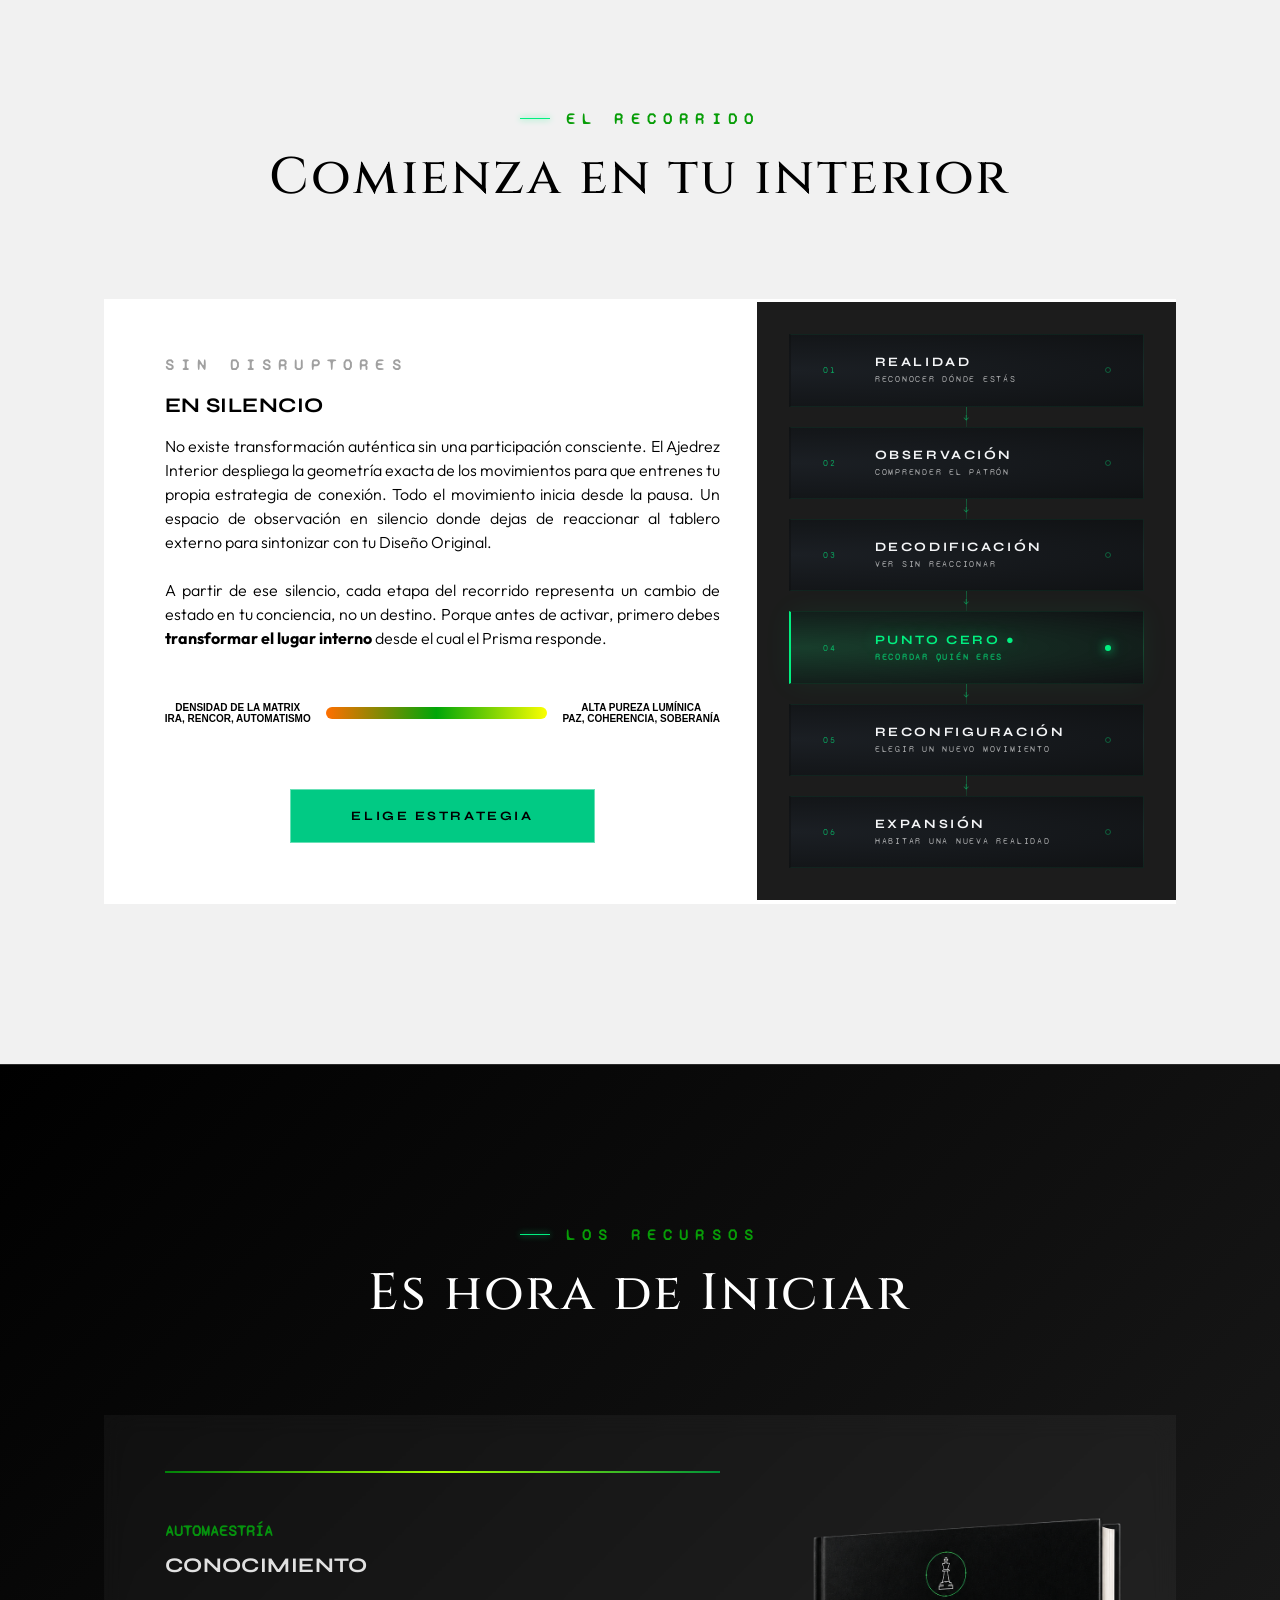
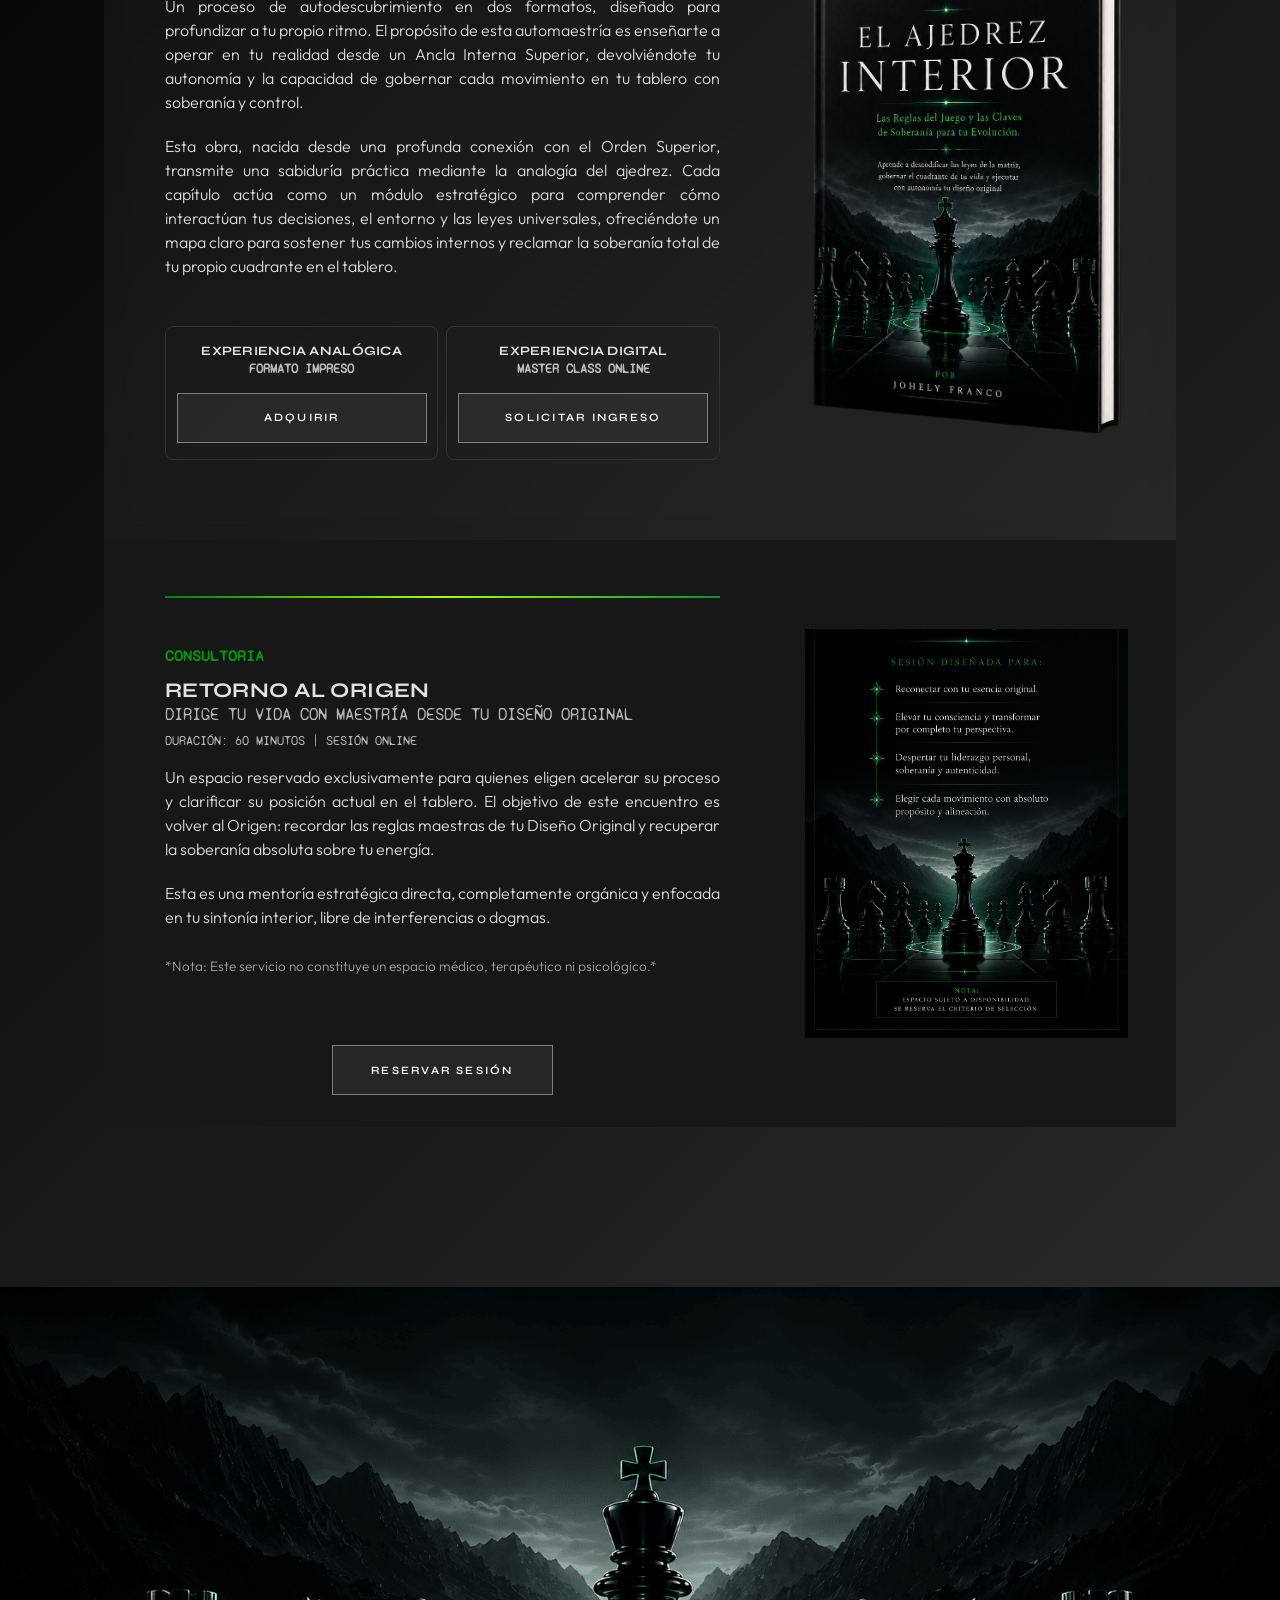
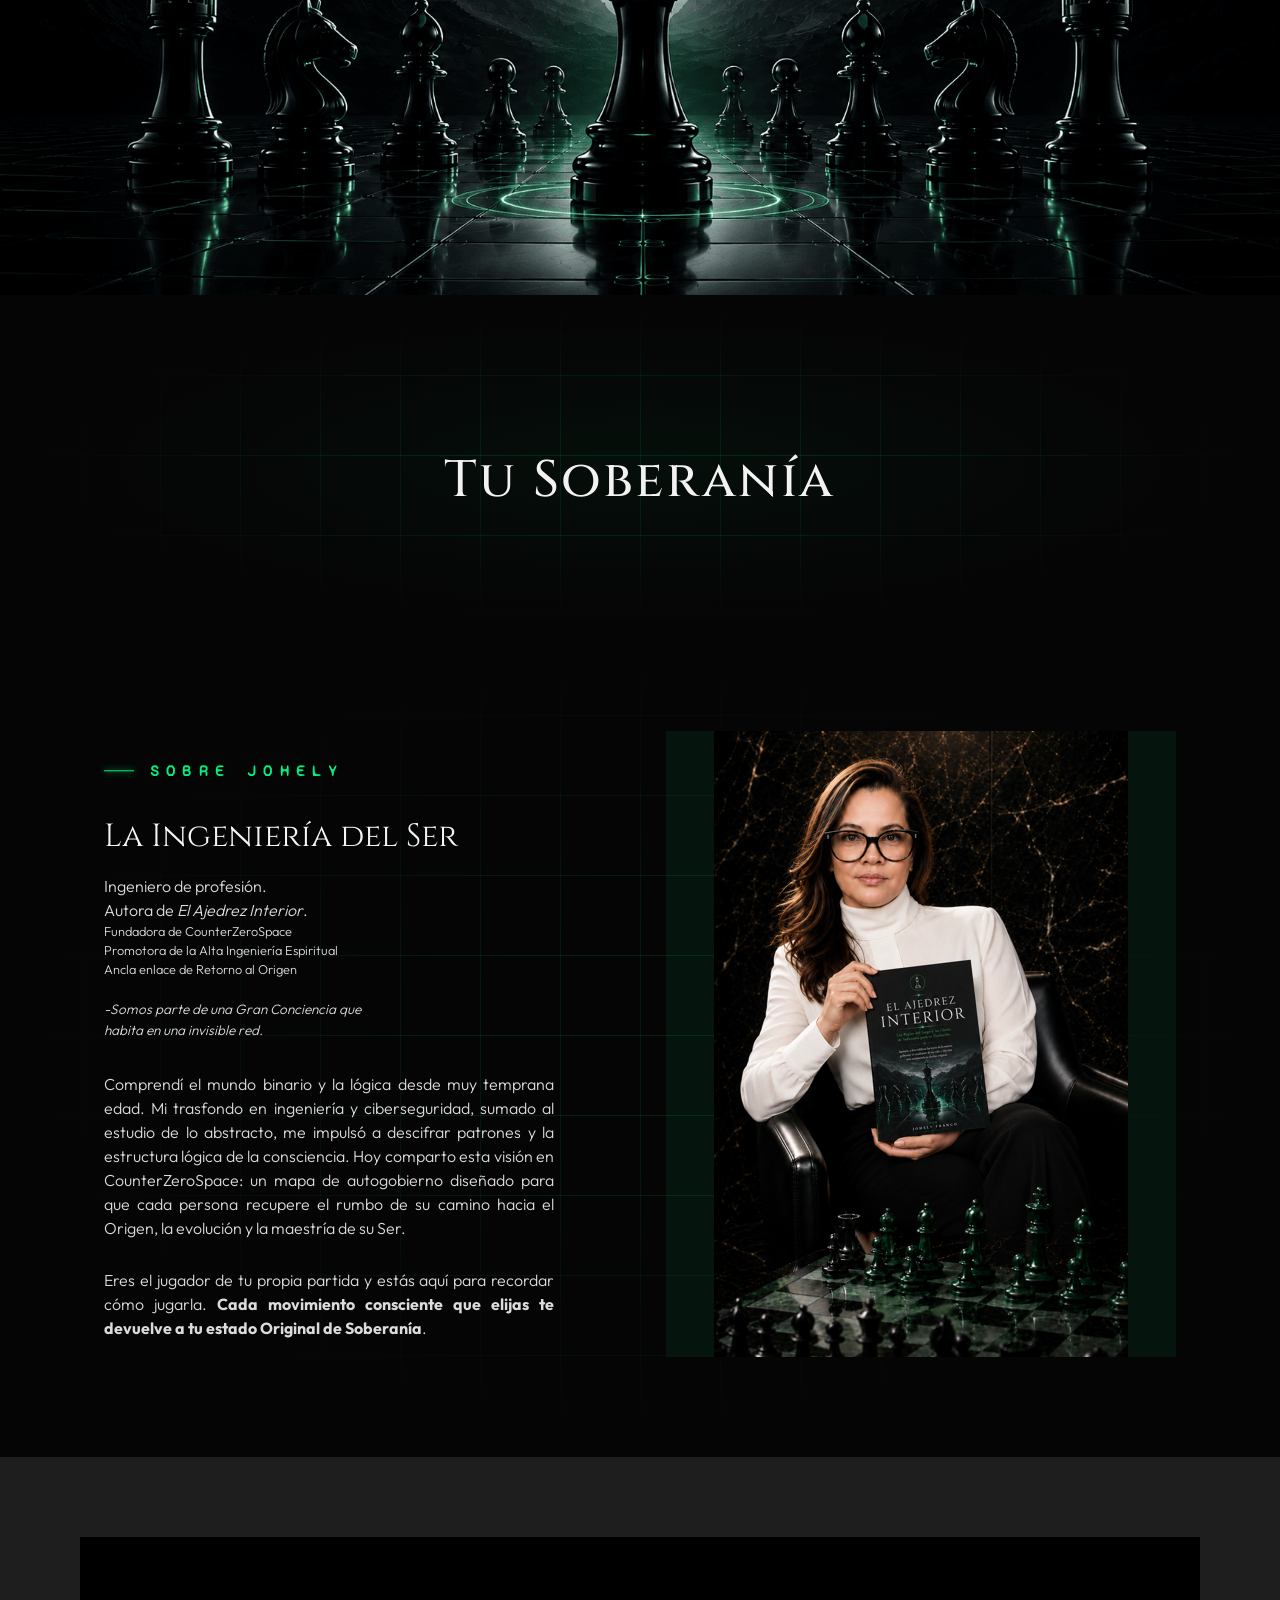
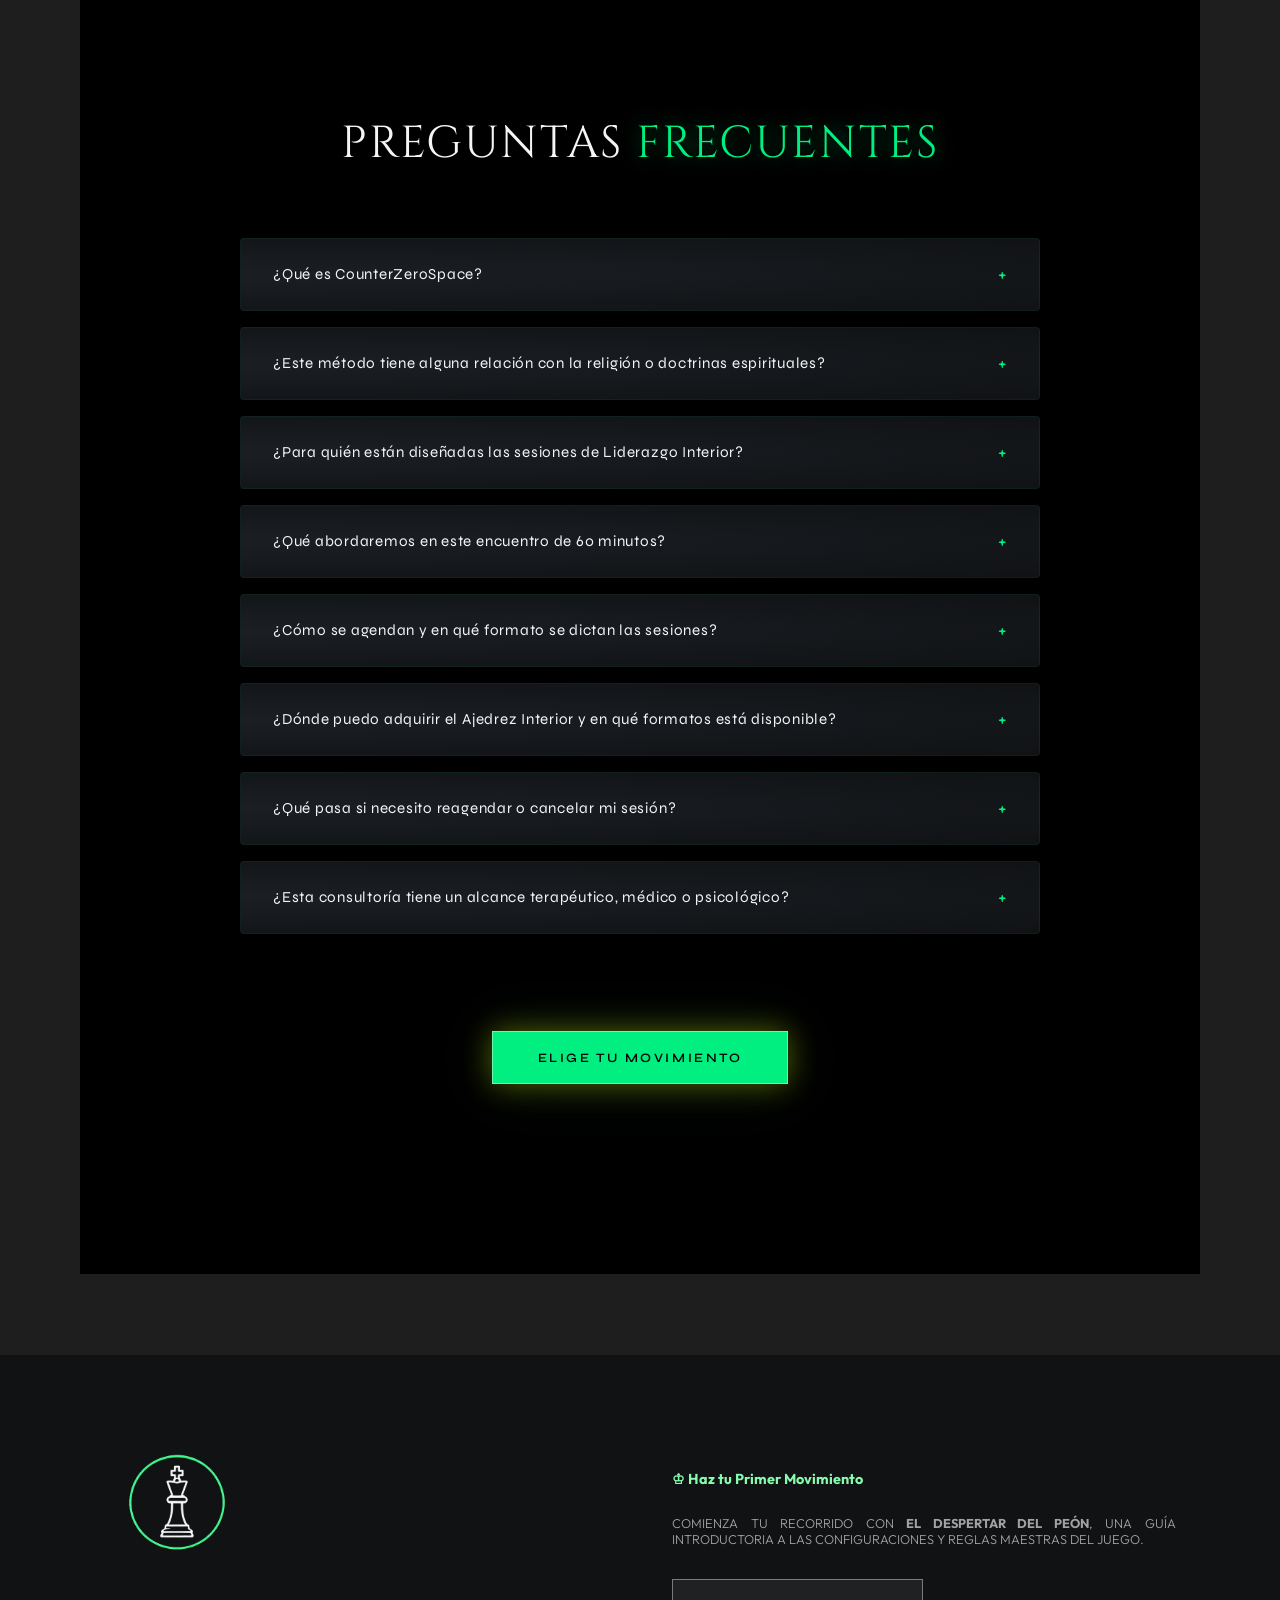
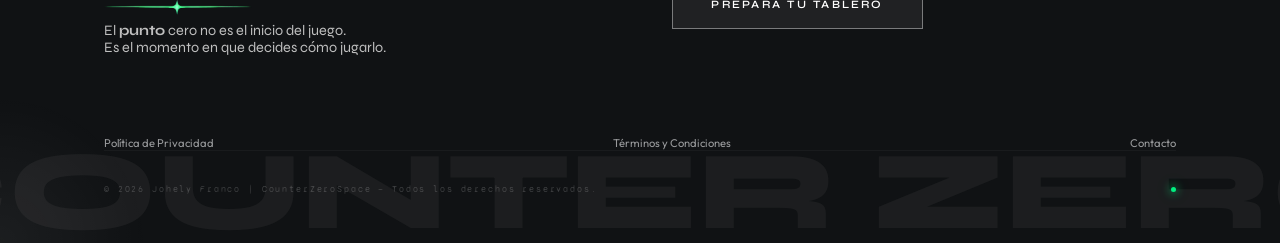
==== commit 79a10cdc: "cambia parrafo en prisma" ====
--- a/index.html
+++ b/index.html
@@ -21,14 +21,14 @@
   <link rel="canonical" href="https://counterzero.space/index.html" />
 
   <!-- Meta etiquetas principales para Google (Ataca el dolor del jugador estancado) -->
-  <meta name="description" content="Alta Ingeniería Espiritual. Descubre la geometría de El Ajedrez Interior, sal del piloto automático de la Matrix y activa tu Código Original libre de dogmas." />
+  <meta name="description" content="Alta Ingeniería Espiritual libre de dogmas. Descubre la geometría escondida de El Ajedrez Interior y activa tu enlace directo con la Fuente sin intermediarios externos." />
   <meta name="robots" content="index, follow" />
 
 
   <!-- Etiquetas Open Graph (Lo que se lee al compartir tu enlace en WhatsApp, Facebook, LinkedIn) -->
   <meta property="og:type" content="website" />
   <meta property="og:title" content="CounterZeroSpace: La geometría oculta de la Matrix" />
-  <meta property="og:description" content="Alta Ingeniería Espiritual. Descubre la geometría del Ajedrez Interior, descodifica la simulación y activa tu Diseño Original libre de dogmas y de manera natural." />
+  <meta property="og:description" content="Alta Ingeniería Espiritual libre de dogmas. Descubre la geometría escondida de El Ajedrez Interior, activa tu enlace directo con la Fuente sin intermediarios externos y de manera natural." />
   <meta property="og:image" content="https://counterzero.space/portada.png" />
   <meta property="og:image:width" content="1200" />
   <meta property="og:image:height" content="630" />
@@ -39,7 +39,7 @@
   <!-- Etiquetas para Twitter / X -->
   <meta name="twitter:card" content="summary_large_image" />
   <meta name="twitter:title" content="CounterZeroSpace | El Ajedrez Interior" />
-  <meta name="twitter:description" content="Descubre la geometría que descodifica lo oculto de la Matrix. Deja de reaccionar al caos, descifra tus patrones en el tablero y activa tu Diseño Original." />
+  <meta name="twitter:description" content="Descubre la geometría oculta de la Matrix. Deja de reaccionar al caos, descifra tus patrones en el tablero y activa tu Diseño Original." />
   <meta name="twitter:image" content="https://counterzero.space/portada.png" />
 
 
@@ -339,17 +339,15 @@
     <!-- Corregido de <section> a <div> para evitar errores graves de anidación inválida -->
     <div class="introduccion-prisma text-center">
       <p class="philx-body">
-        El viaje que dio origen a <strong style="font-weight: bold">counterzero.space</strong> comenzó con la canalización de <strong style="font-weight: bold">El Ajedrez Interior</strong>: el mapa de movimientos que llevó a un descubrimiento ancestral. Lo que las antiguas tradiciones místicas crearon como un logos religioso es ahora un componente dentro de nosotros. Un contenedor de tecnología de alta gama cuya geometría integra un Núcleo de Resonancia Bioeléctrica, constituyendo un mecanismo real, biológico e instalado en nuestra propia anatomía como un <strong style="font-weight: bold">vehículo de la Energía Divina</strong>.
+        El viaje que dio origen a <strong style="font-weight: bold">counterzero.space</strong> comenzó con la canalización de <strong style="font-weight: bold">El Ajedrez Interior</strong>: el mapa de movimientos que llevó a un descubrimiento ancestral. Lo que las antiguas tradiciones místicas crearon como un logos religioso es ahora un componente tecnológico sin dogma dentro de nosotros. Un contenedor de alta gama cuya geometría integra un Núcleo de Resonancia Bioeléctrica, constituyendo un mecanismo real, biológico e instalado en nuestra propia anatomía. <strong style="color: rgb(104, 255, 184);">El vehículo inteligente con acceso directo a los Planos Superiores</strong>.
       </p>
+
       <p class="philx-body">
-        Este contenedor funciona como una <strong style="font-weight: bold">antena biológica de alta frecuencia</strong> que se activa de forma autónoma y natural. Al sintonizarlo, abre un Enlace de Frecuencia Central capaz de conectarnos con los Planos Superiores de Conciencia de forma fractal y holográfica. Es una Soberanía Espiritual viviendo dentro de nosotros; <strong style="font-weight: bold">un camino de iniciación</strong> que El Ajedrez Interior muestra para descodificarlo.
-      </p>
-      <p class="philx-body">
-        El mayor disruptor de este sistema es la entrega de nuestra energía a través de prácticas de magia ritual o implantes tecnológicos sutiles que inhiben su funcionamiento bioelectromagnético. 
-      </p>
+        Como tecnología inteligente, El Prisma opera bajo un flujo permanente, directo y automático que conecta tu vehículo físico con los Planos Superiores a libre demanda. El sistema procesa en tiempo real, escuchando, codificando y renderizando la vibración de tu palabra y voluntad. Esto <strong style="color: rgb(104, 255, 184);">elimina </strong>por completo la necesidad de que tengas que <strong style="color: rgb(104, 255, 184);">explorar los planos espirituales</strong> mediante canalizaciones u otras técnicas manuales o pactar con magia. El Prisma se ocupa del contacto directo con los arquetipos puros y limpios de la Creación, evitando intermediarios como deidades o energías de bajo nivel de conciencia. Esa es su función nativa: permitirte <strong style="color: rgb(104, 255, 184);">ocuparte de la experiencia de vida en la Tierra libre de intervenciones astrales</strong>. Tú dictas la orden; el dispositivo ejecuta, transmite y entrega.
+      </p>      
 
       <blockquote class="philx-body" id="manifiesto-de-soberania">
-        <p>Esta no es una geometría con un código externo que deba ser implantado, activado o sanado desde otras fuentes que no sea la tuya propia. El diseño geométrico fractal ya está codificado en la estructura de tu arquitectura y se procesa de forma autónoma requiriendo que <strong style="font-weight: bold">lleves a 0 todo espacio de discordancia y procurar una frecuencia de paz y de goce</strong>. Tu cuerpo es el contenedor orgánico de esta tecnología, por lo tanto eres el veedor de que se mantenga un ecosistema limpio para su mayor funcionalidad.</p>
+        <p>Esta geometría no es implantada, activada o sanada desde otras fuentes que no sea la tuya propia. El diseño geométrico fractal ya está codificado en la estructura de tu arquitectura y tu cuerpo es el contenedor orgánico, por lo tanto eres el veedor de que se mantenga un ecosistema estable para su mayor beneficio y funcionalidad.</p>
       </blockquote>
     </div> <!-- Cierre correcto del contenedor div -->
 
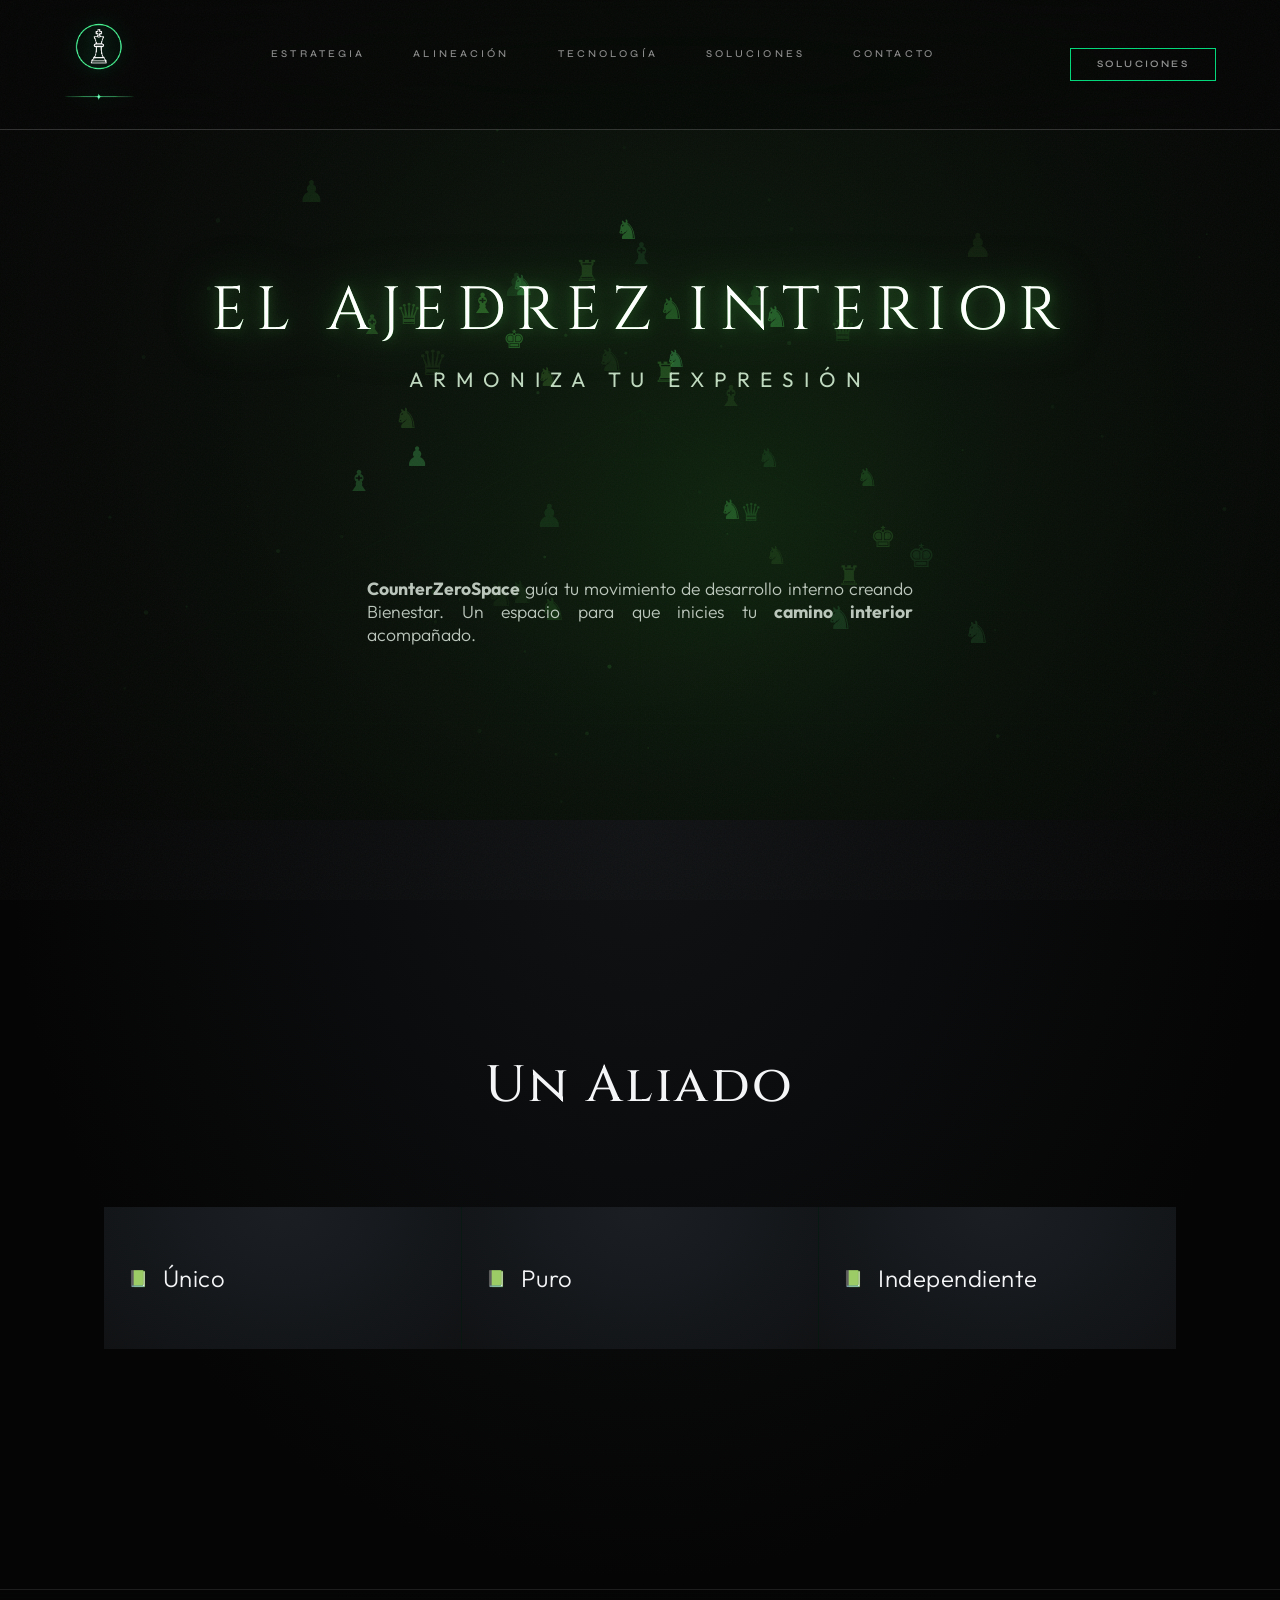
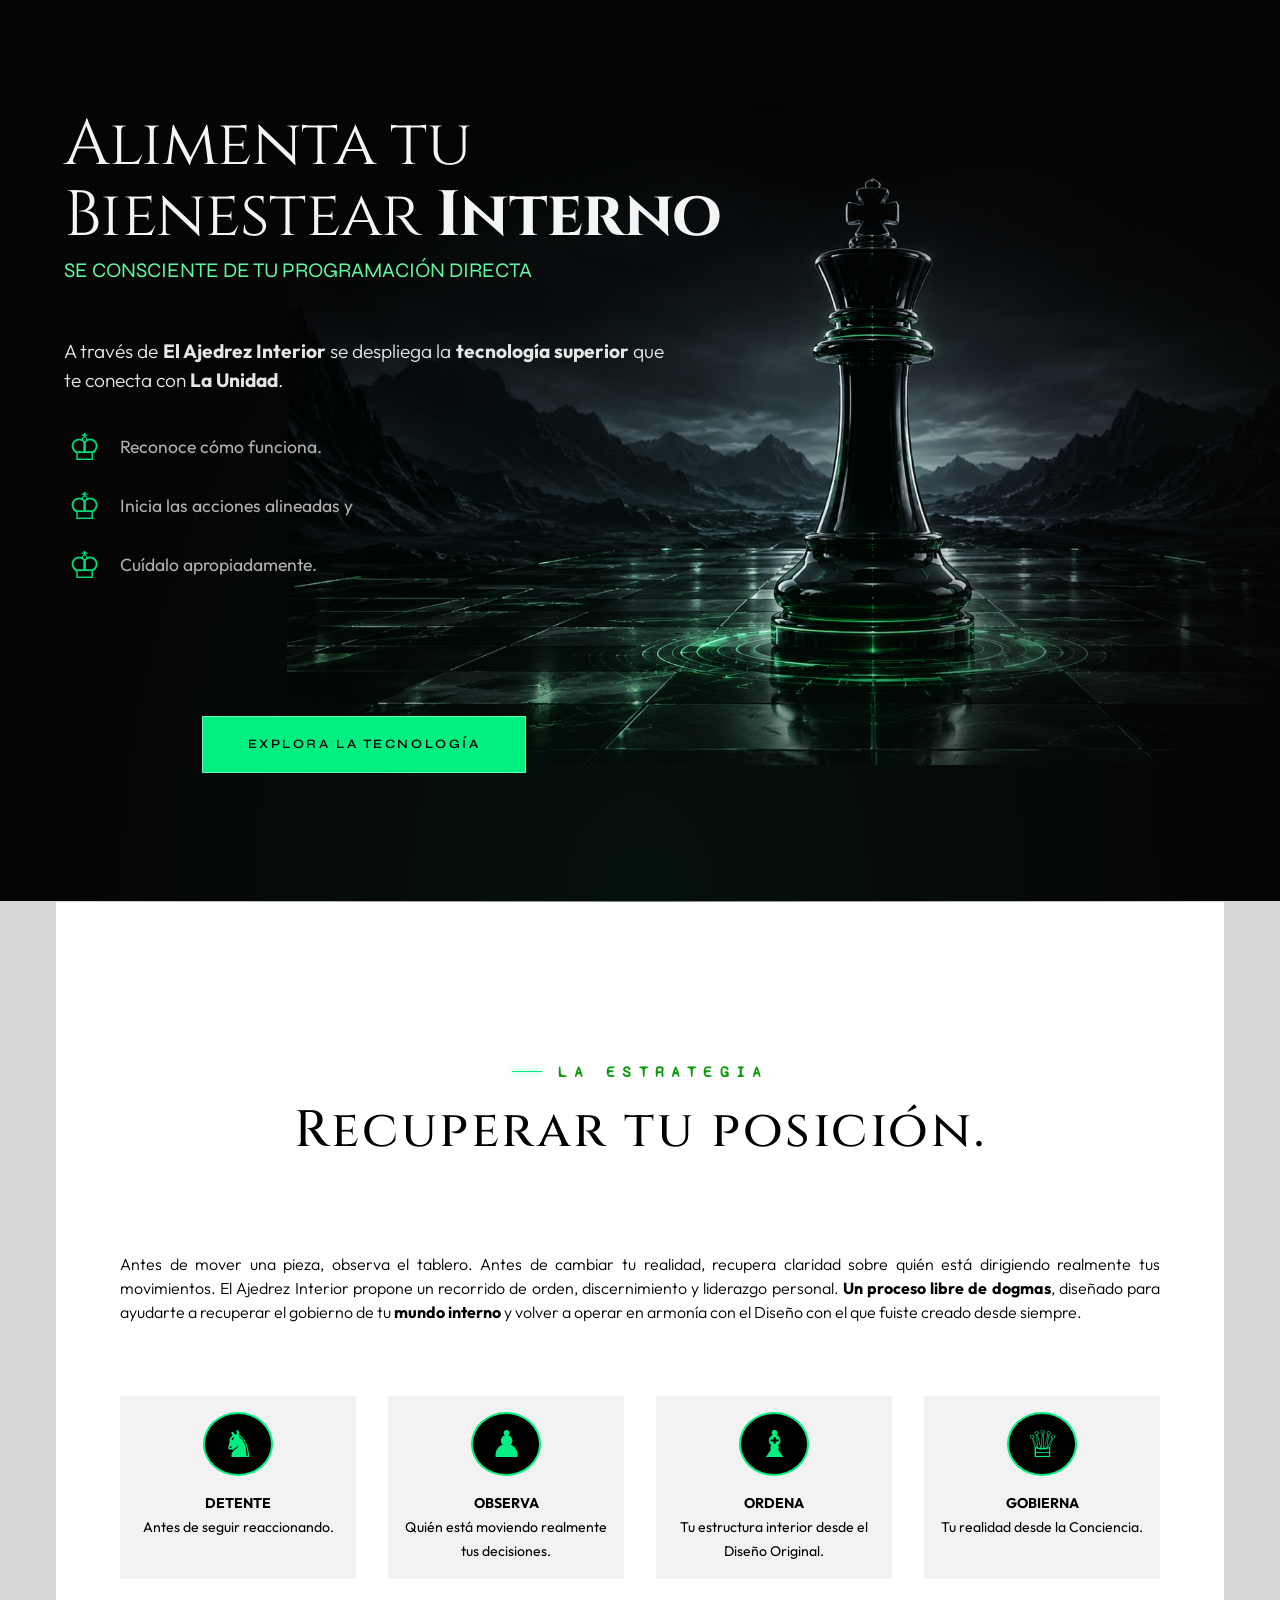
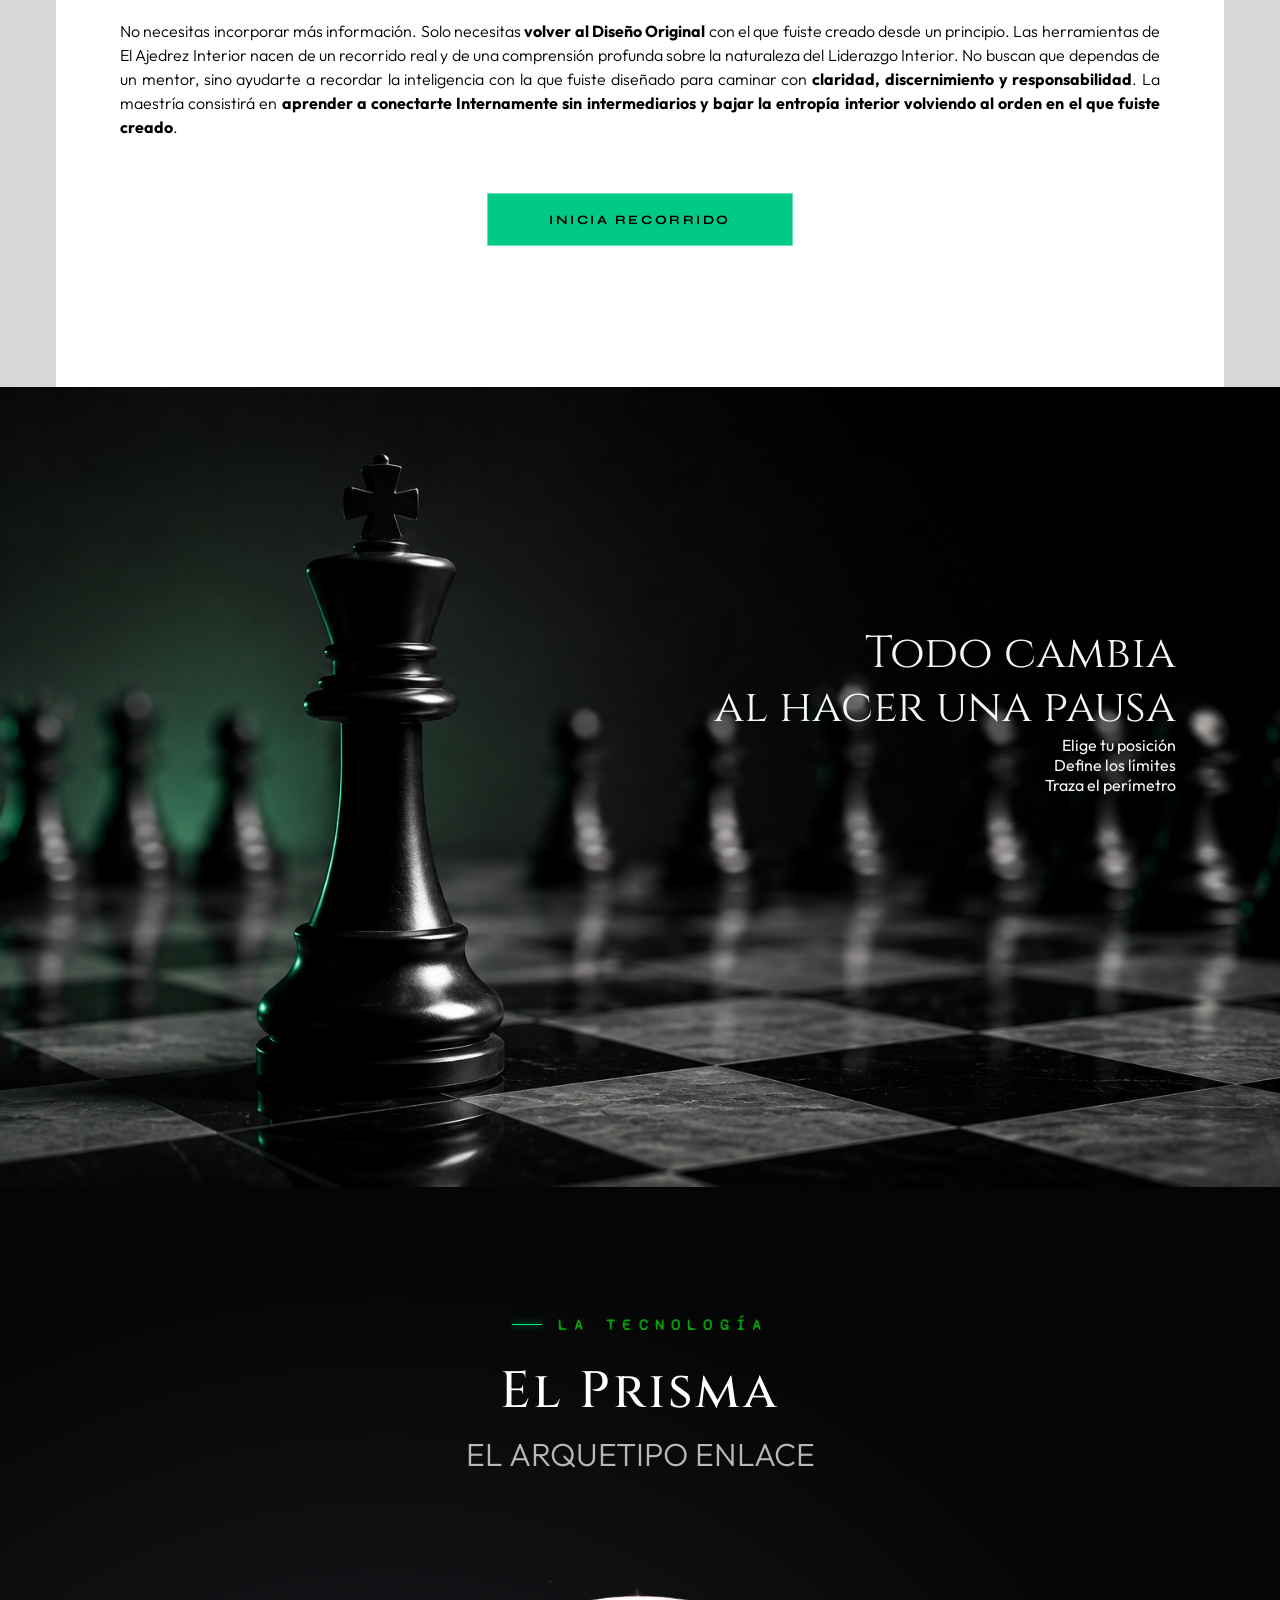
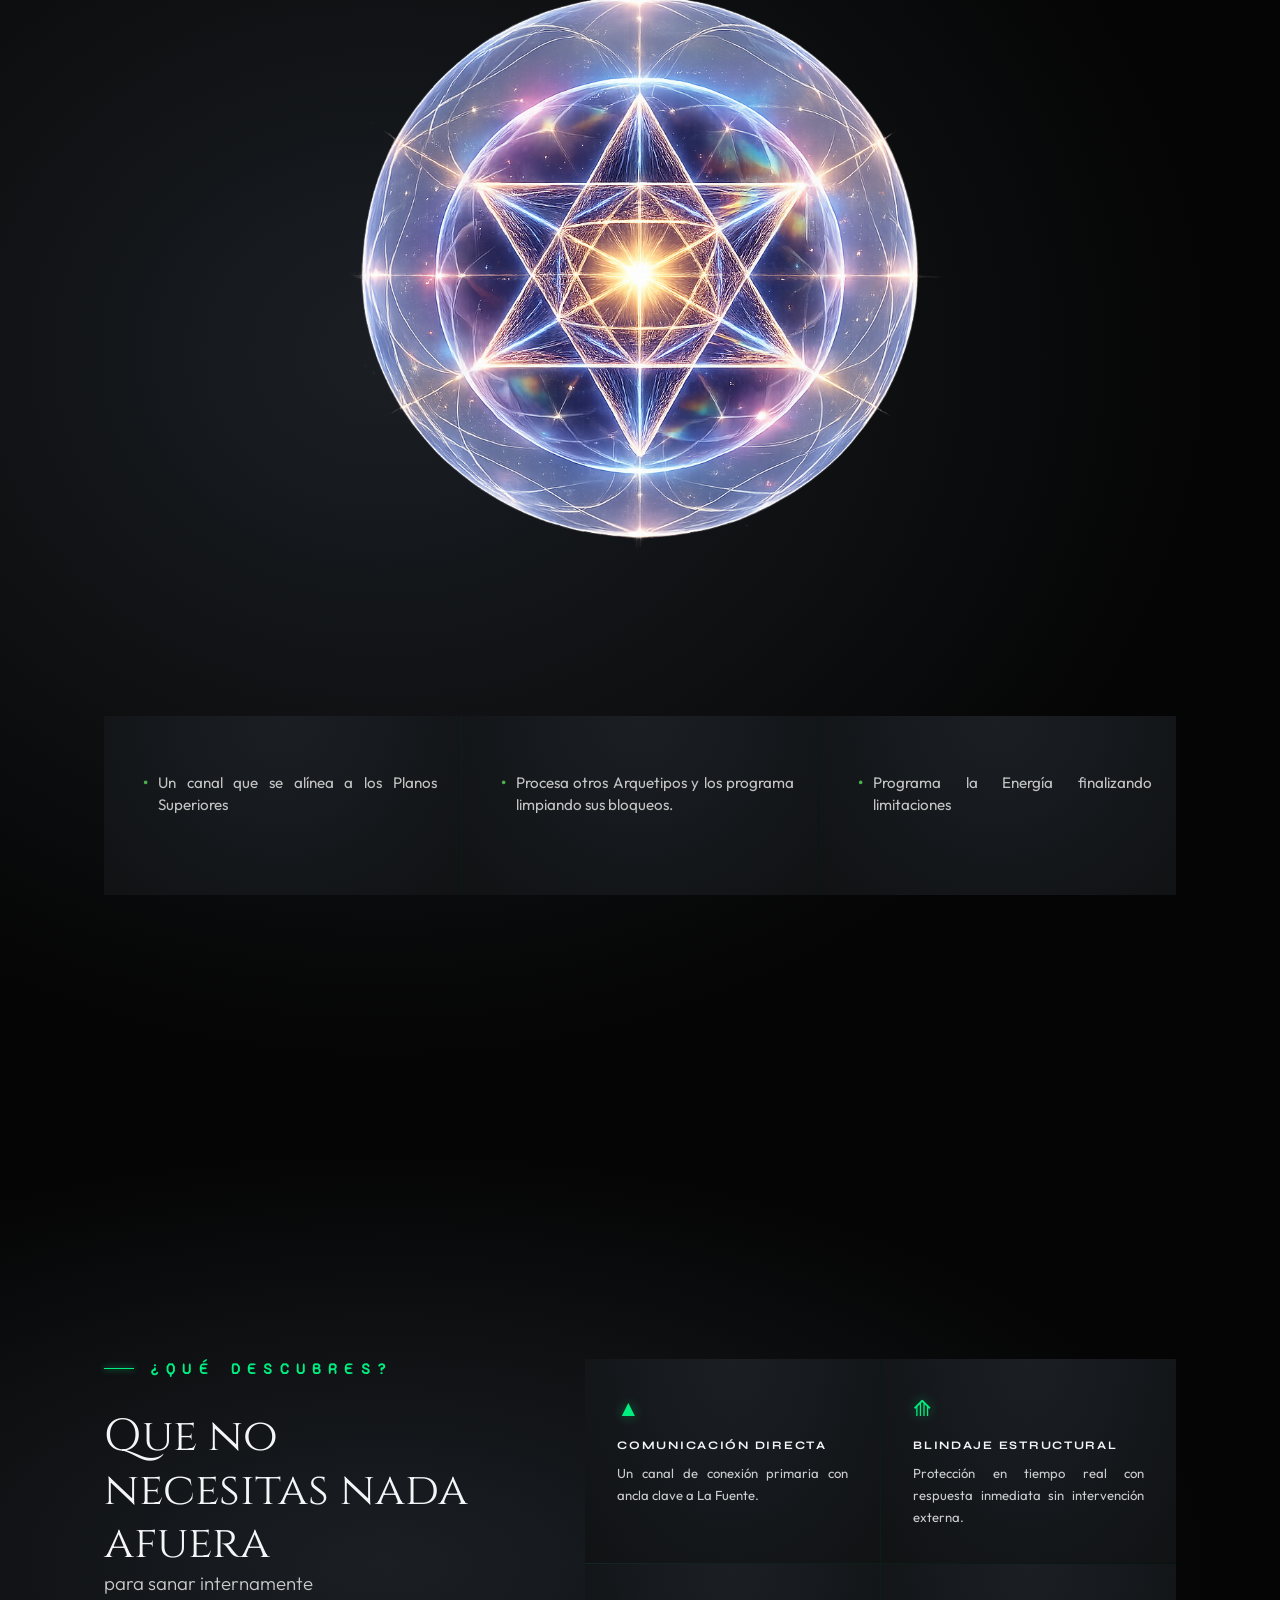
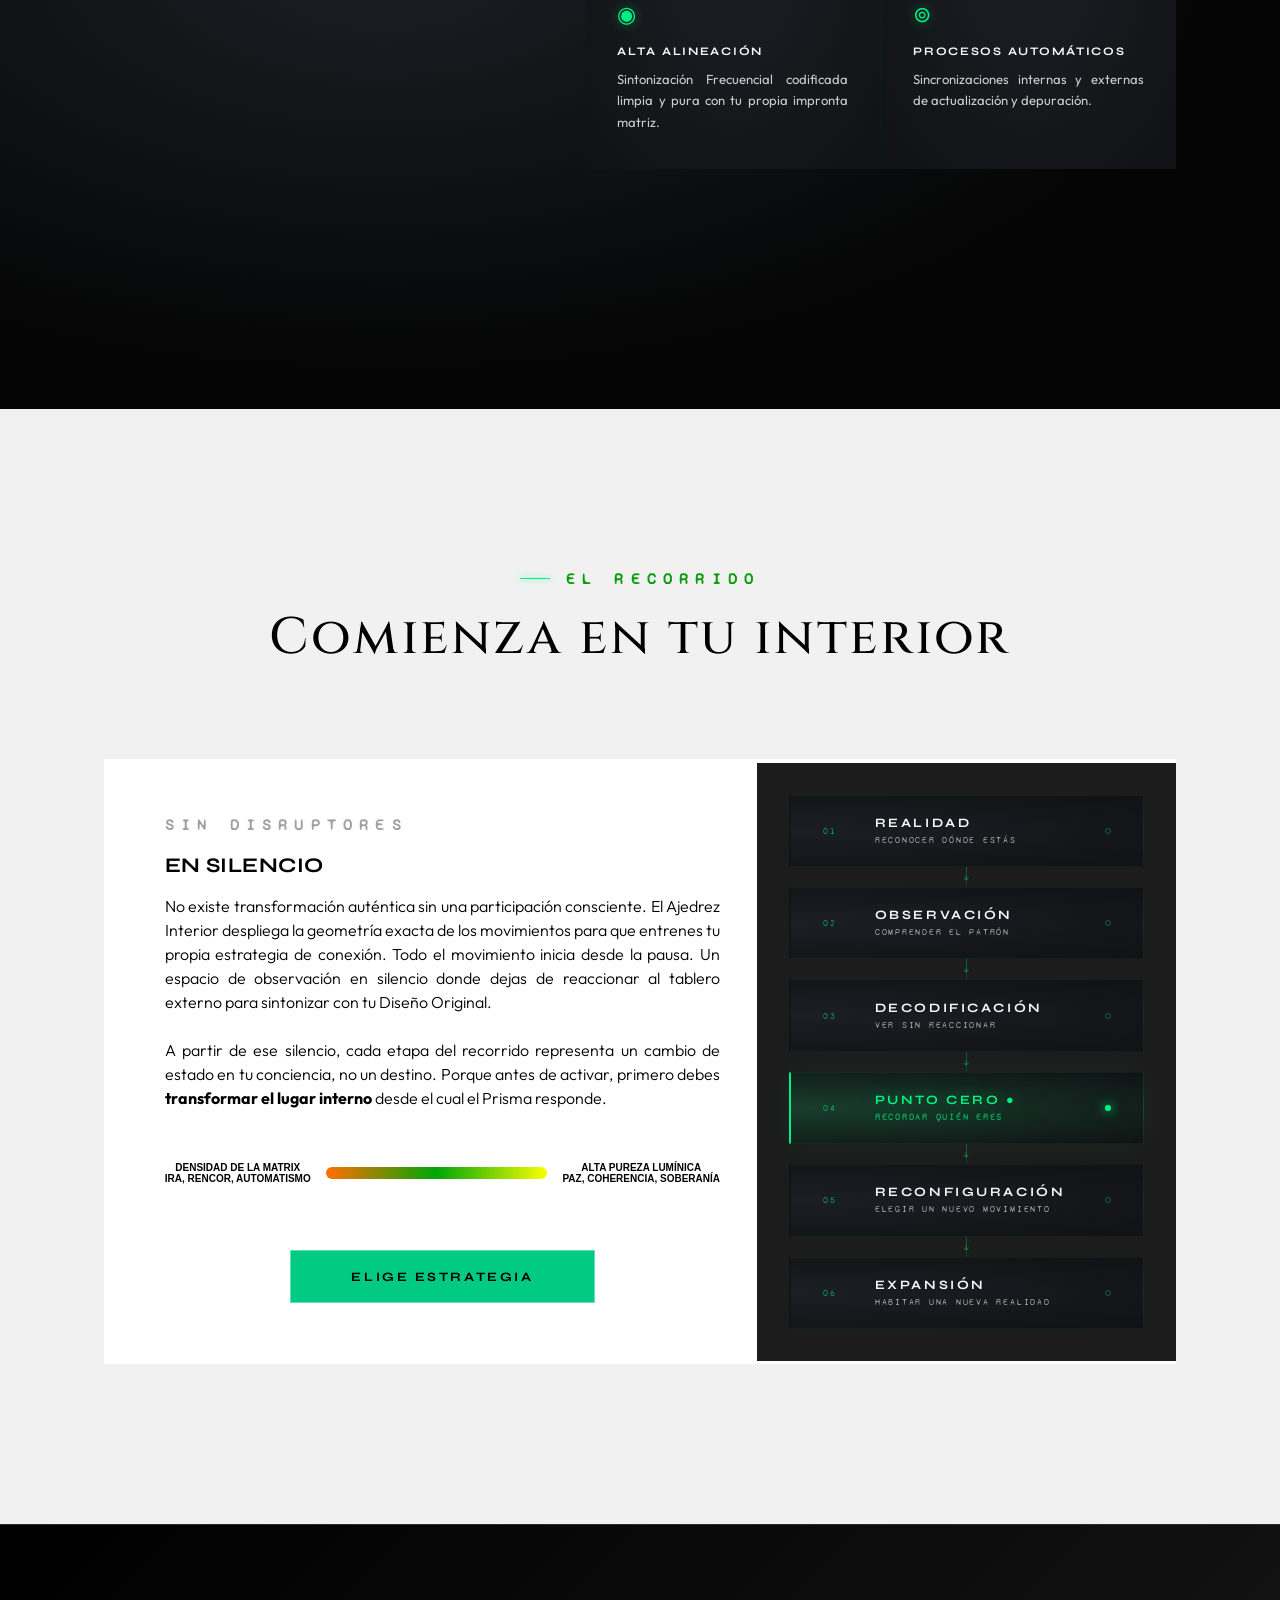
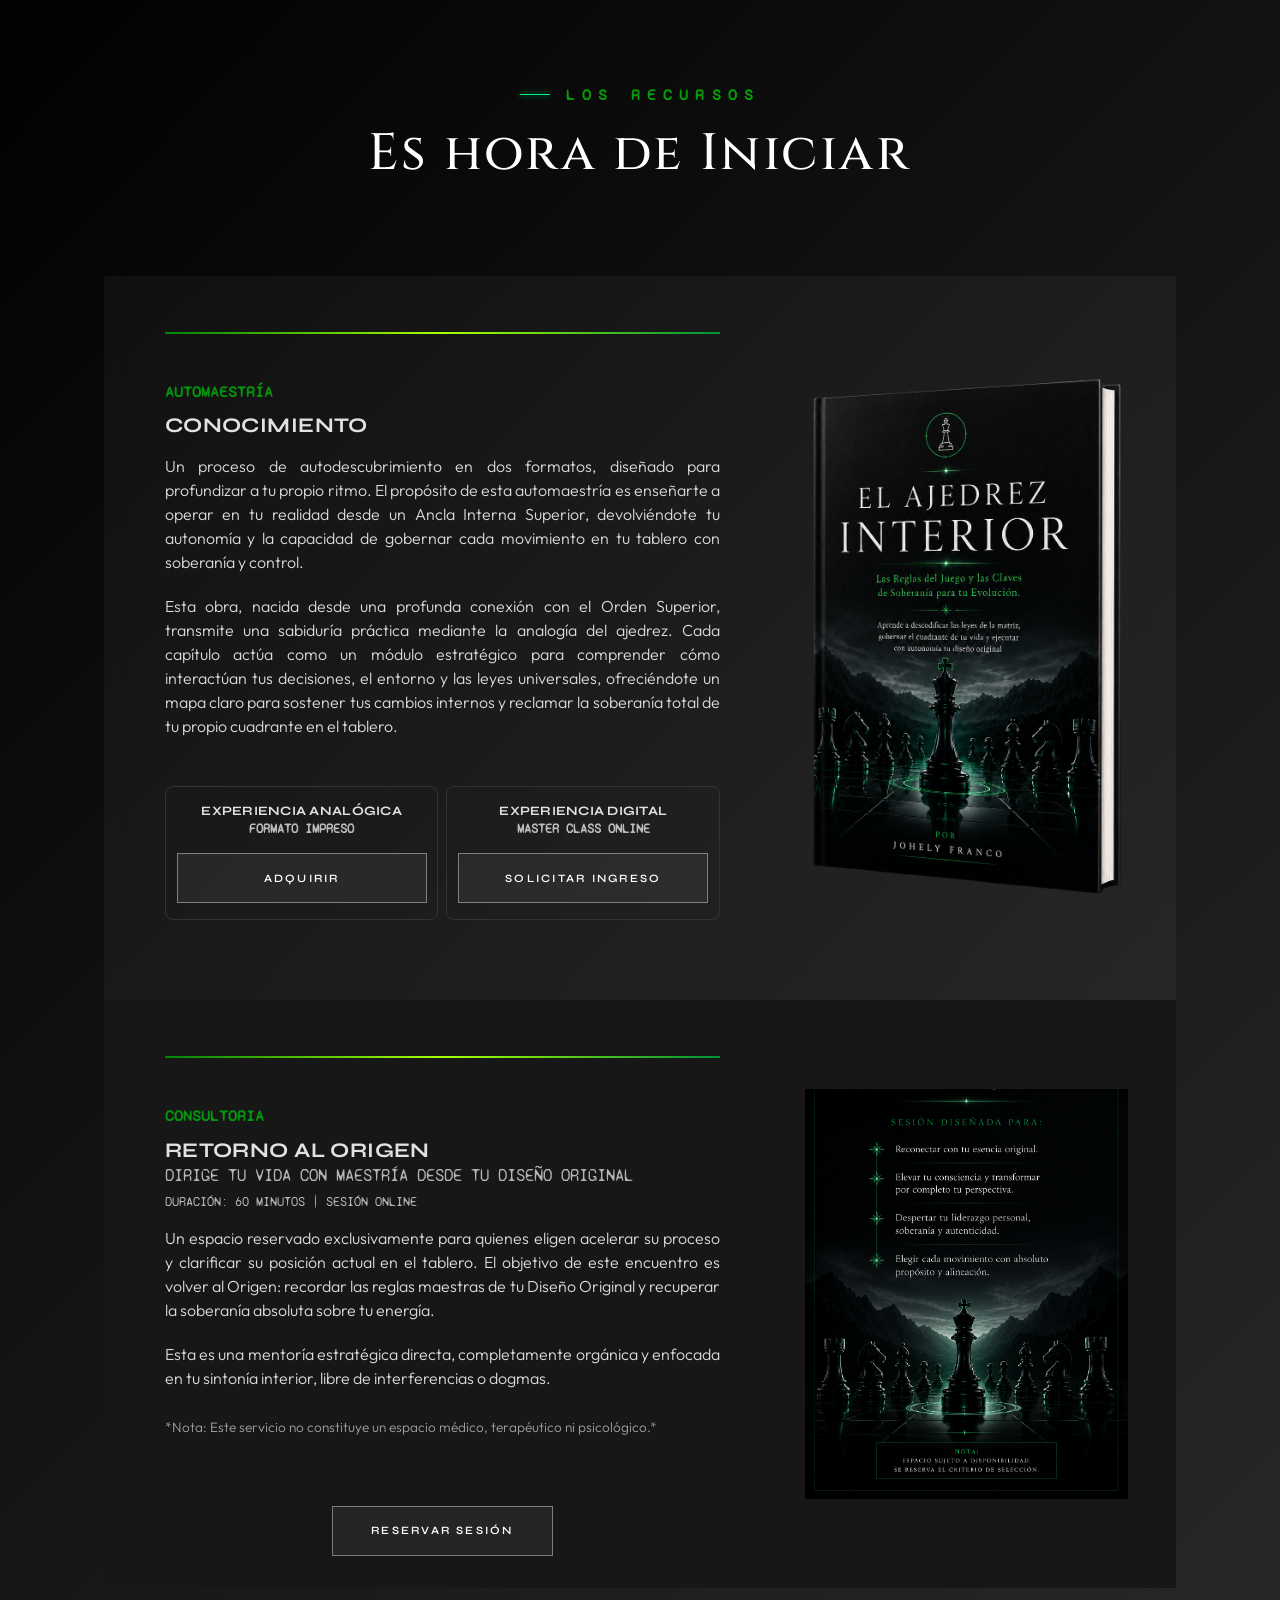
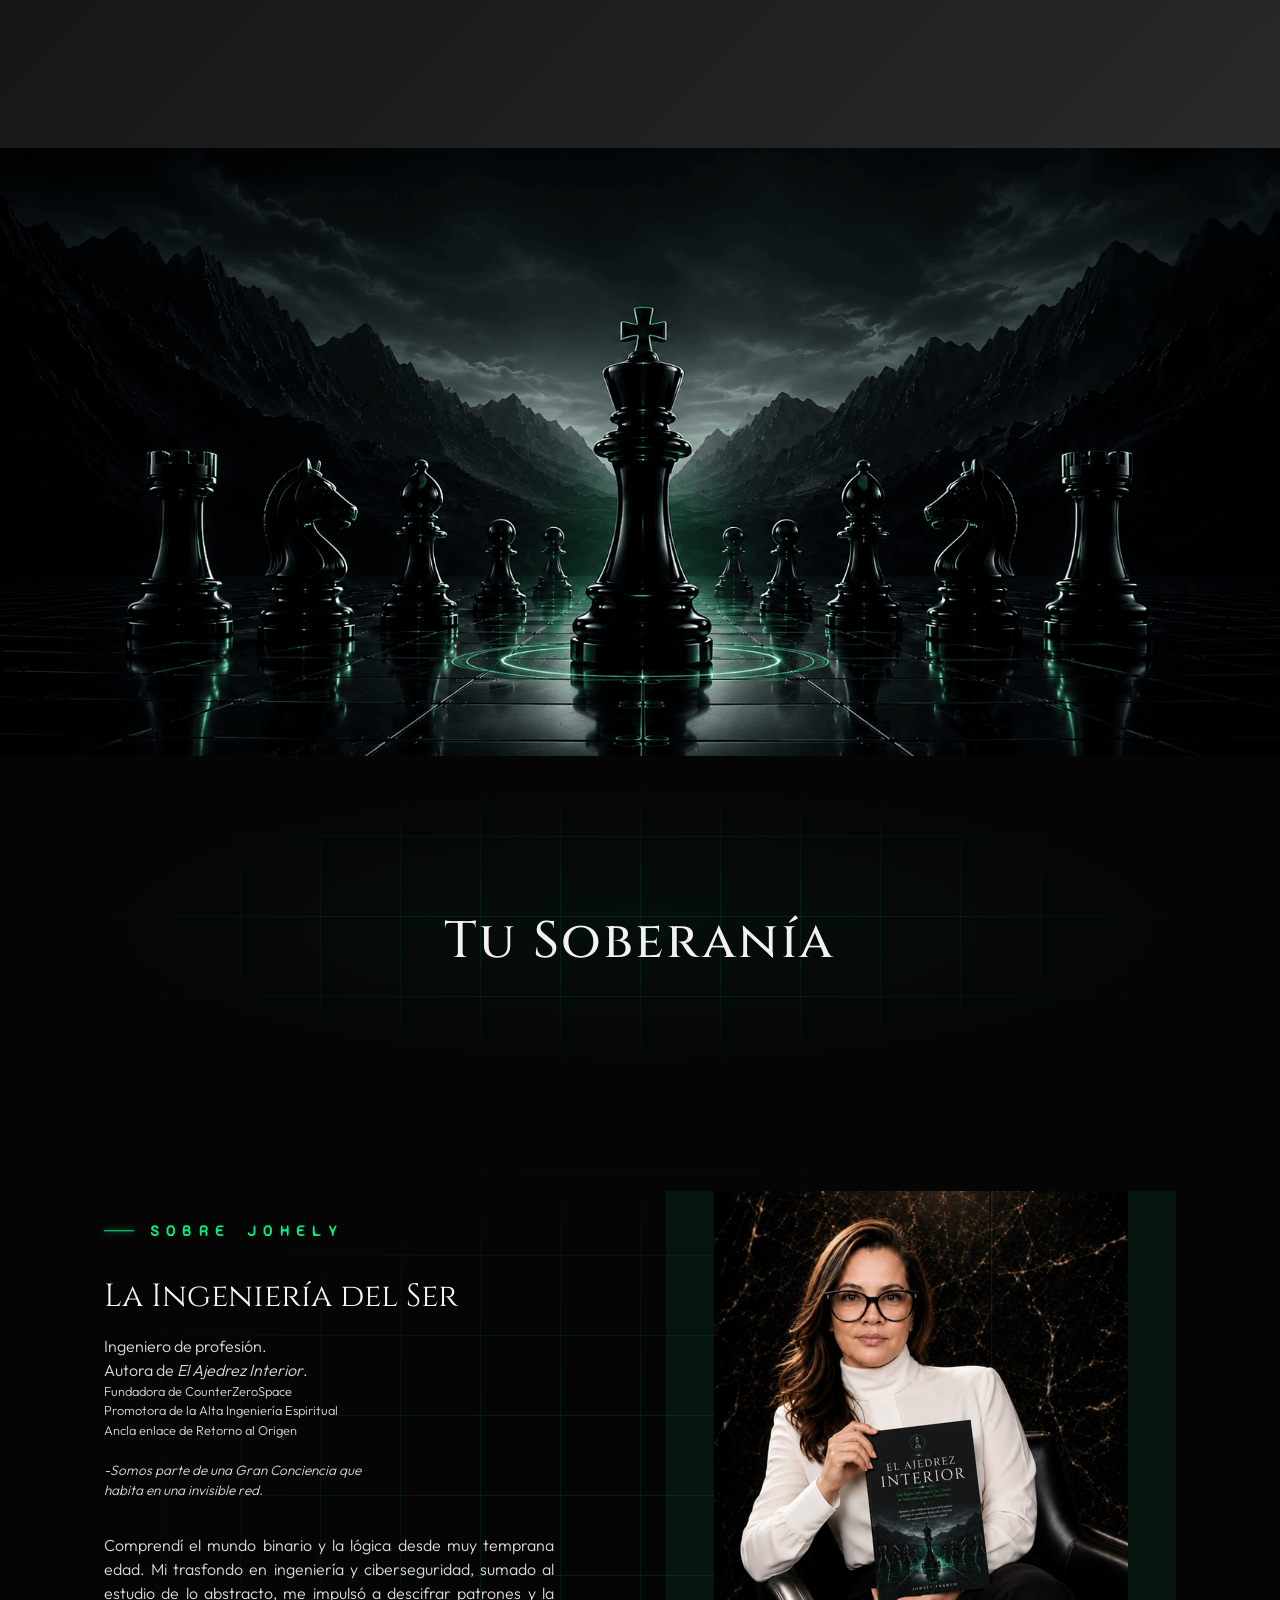
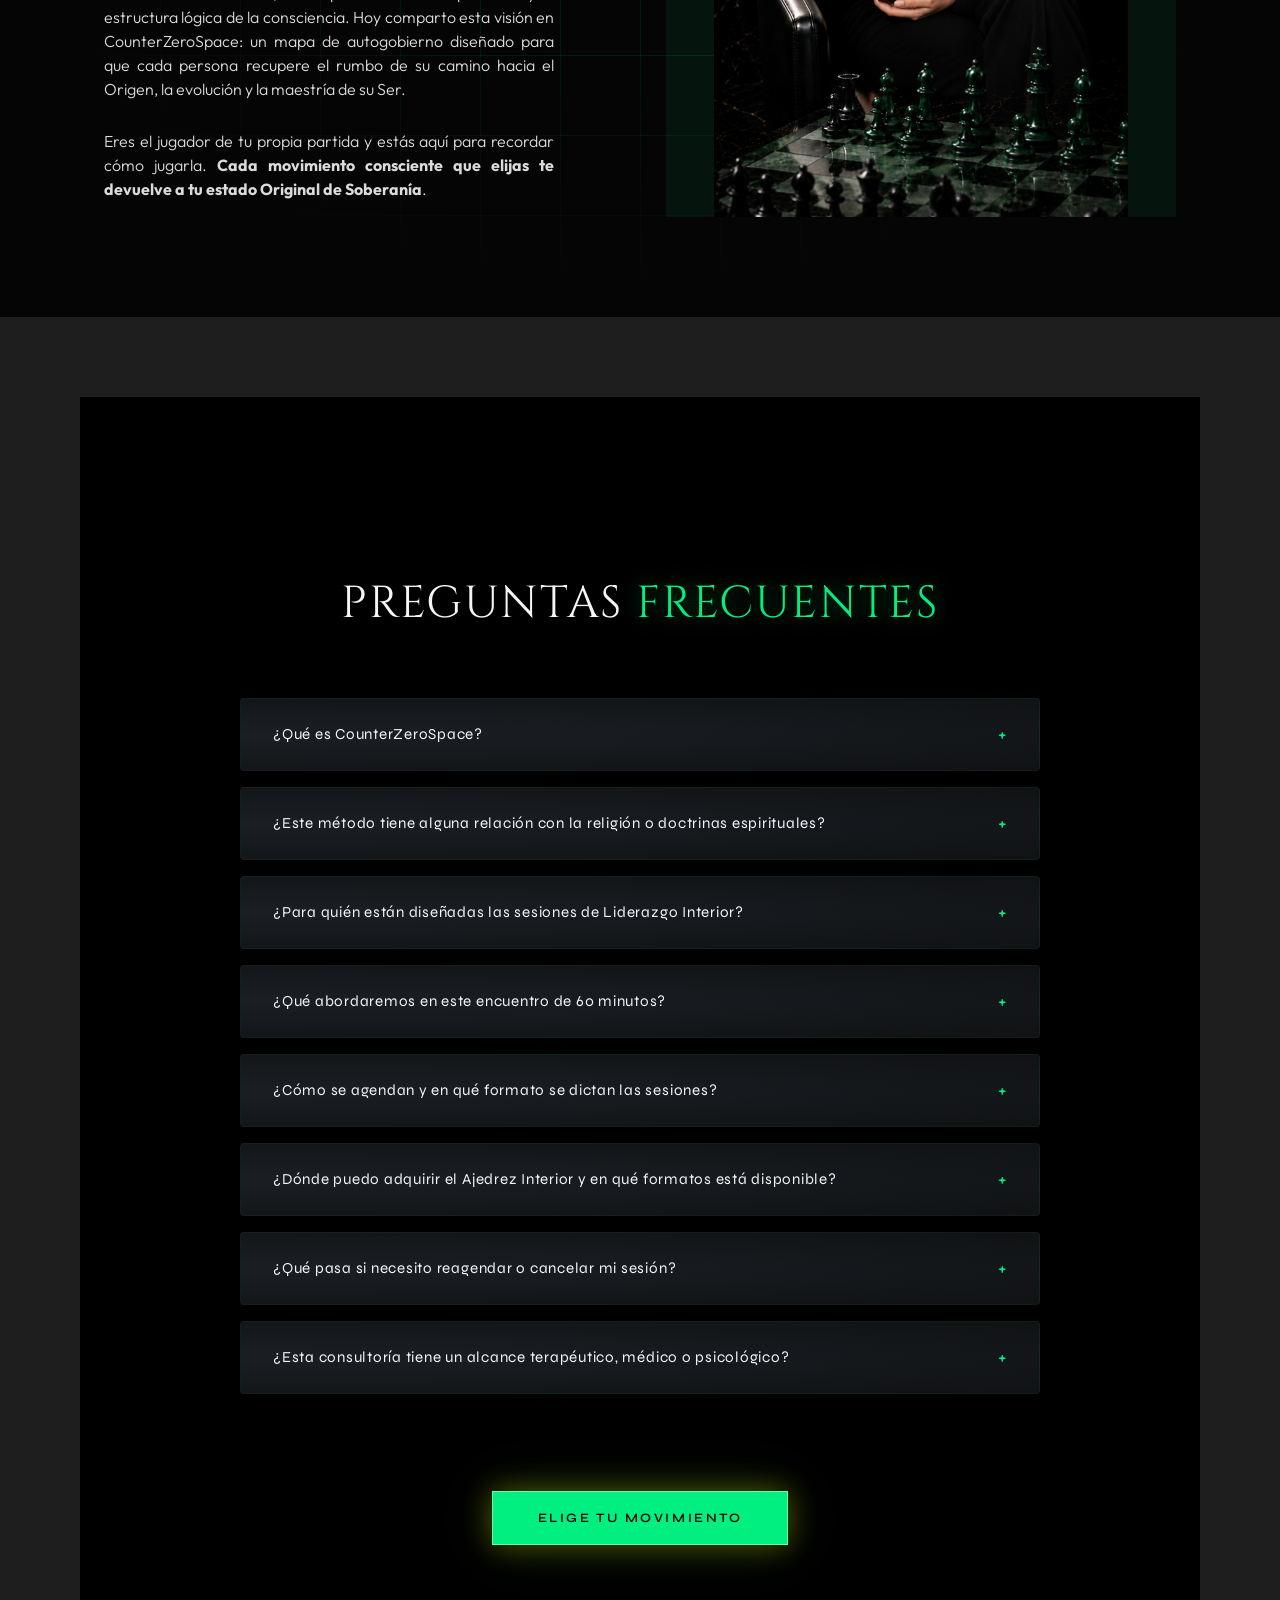
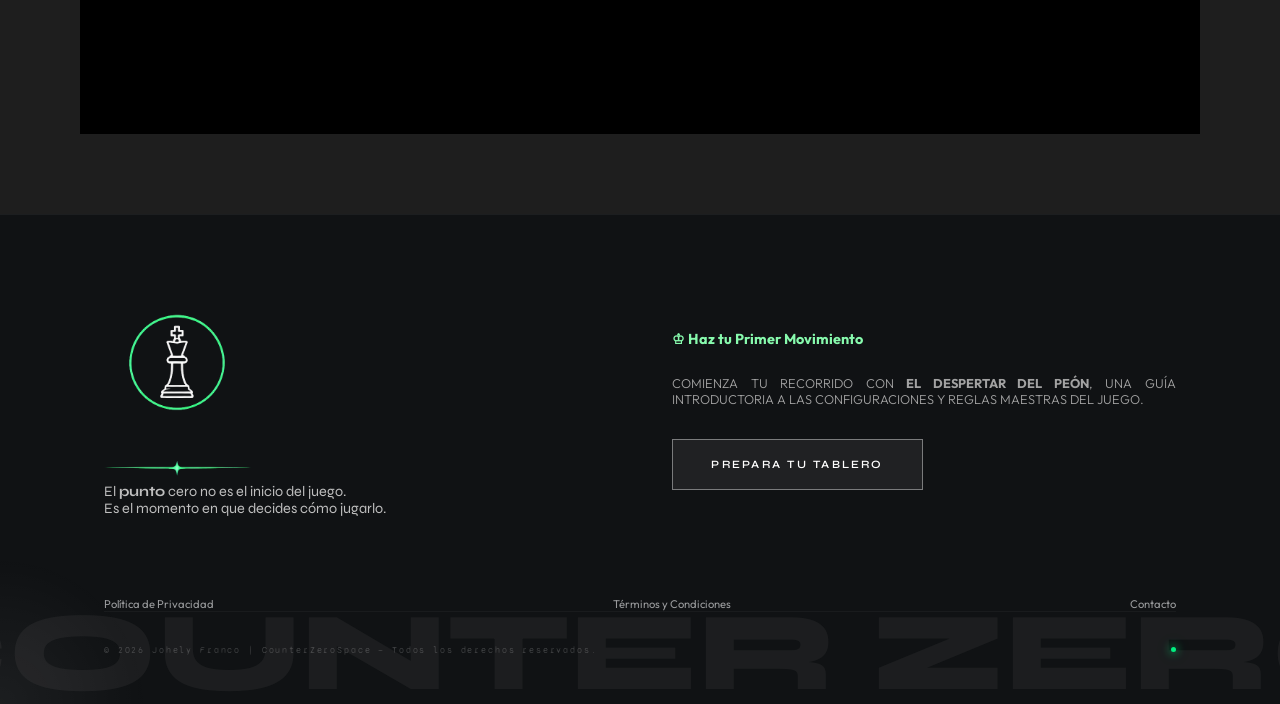
==== commit e32028d9: "cambios suaves de refrescamiento humano" ====
--- a/index.html
+++ b/index.html
@@ -87,10 +87,9 @@
   <canvas id="hero-canvas"></canvas>
   <div id="title-container">
     <h1 id="main-title">El Ajedrez Interior</h1>
-    <span id="subtitle-line">La geometría de Origen</span>
-    <span id="subtitle-line2">que revela tu Diseño Original</span>
+    <span id="subtitle-line">Armoniza tu expresión</span>
     <p id="subtitle-line3">
-      <strong style="font-weight: bold;">CounterZeroSpace</strong> guía tu movimiento de retorno al Origen disolviendo las programaciones que te desvinculan de tu Diseño Original, sosteniendo espacios de coherencia, gobernanza y expansión de tu nivel de conciencia para que inicies tu <strong style="font-weight: bold;">camino interior</strong> de manera natural y orgánica.
+      <strong style="font-weight: bold;">CounterZeroSpace</strong> guía tu movimiento de desarrollo interno creando Bienestar. Un espacio para que inicies tu <strong style="font-weight: bold;">camino interior</strong> acompañado.
     </p>
   </div>  
 </section>
@@ -100,26 +99,26 @@
 <section class="s-philosophy" id="diagnostico" aria-label="Filosofía de la Estrategia">
   <div class="wrap">
     <div class="philosophy-header reveal">
-      <h2 class="diagnostico-title">¿Estás en Jaque?</h2>
+      <h2 class="diagnostico-title">Un Aliado</h2>
     </div>
 
     <div class="philosophy-grid reveal">
       <article class="diagnostico-card">
        <div class="contenedor-diagnostico">
           <div class="icono-verde">📗</div>
-          <div><h3 class="diagnostico-sub">¿Te mueves <br>como pieza ajena en tu propio tablero?</h3></div>
+          <div><h3 class="diagnostico-sub">Único</h3></div>
         </div>
       </article>
       <article class="diagnostico-card">
         <div class="contenedor-diagnostico">
           <div class="icono-verde">📗</div>
-          <div><h3 class="diagnostico-sub">¿Persistes <br>en la misma casilla sin poder avanzar?</h3></div>
+          <div><h3 class="diagnostico-sub">Puro</h3></div>
         </div>
       </article>
       <article class="diagnostico-card">
         <div class="contenedor-diagnostico">
           <div class="icono-verde">📗</div>
-          <div><h3 class="diagnostico-sub">¿Sufres <br>la misma diagonal limitando tu potencial? </h3></div>
+          <div><h3 class="diagnostico-sub">Independiente</h3></div>
         </div>
       </article>
     </div>
@@ -135,47 +134,38 @@
   <div class="hero-content">
     <p class="hero-access-tag"></p>
     <h2 class="hero-headline">
-      Soberanía y
-      <br>Liderazgo <strong>Interior</strong>
+      Alimenta tu Bienestear
+      <strong>Interno</strong>
     </h2>
-    <h3 class="hero-sub" style="margin-bottom: 3rem;">La clave absoluta para tu liberación.</h3>
+    <h3 class="hero-sub" style="margin-bottom: 3rem;">Se consciente de tu Programación Directa</h3>
 
     <div class="hero-medio">
       <p class="hero-desc" style="text-align: justify;">
-        A través de <strong style="font-weight: bold;"> El Ajedrez Interior</strong> se despliega la <strong style="font-weight: bold;">geometría de tecnología superior</strong> que te conecta con <strong style="font-weight: bold;">La Fuente</strong>. El tablero y sus piezas se transforman en códigos matemáticos diseñados para descifrar la salida del entramado limitante. El vacío interno puede traducirse en la desconexión de tu <strong style="font-weight: bold;">Prisma de Origen</strong>, el cual busca tu soberanía y reposición.
+        A través de <strong style="font-weight: bold;"> El Ajedrez Interior</strong> se despliega la <strong style="font-weight: bold;"> tecnología superior</strong> que te conecta con <strong style="font-weight: bold;">La Unidad</strong>. 
       </p>
-      <p class="hero-desc" style="text-align: justify; padding-top: 1.8rem; padding-bottom: 1rem; margin-bottom: 0.5rem;">
-        Activa tu <strong style="font-weight: bold;">Diseño Original</strong> decodificando la simbología de esta geometría universal y reclama el control de tu cuadrante espiritual.
-      </p>
-
-    </div>
-
-    <div style="padding-top: 2rem; max-width:40rem;">
+
+    </div>
+
+    <div style="padding-top: 2rem; max-width: 40rem;">
       <div class="para-ti-item2 fade-in">
         <span class="para-ti-icon2">♔</span>
-        <p class="para-ti-p2">Neutraliza de tu casilla las influencias y controles externos.</p> 
+        <p class="para-ti-p2">Reconoce cómo funciona.</p> 
       </div>  
       <div class="para-ti-item2 fade-in">
         <span class="para-ti-icon2">♔</span>
-        <p class="para-ti-p2">Recupera tu posición estratégica con orden, y libre de dogmas.</p> 
+        <p class="para-ti-p2">Inicia las acciones alineadas y</p> 
       </div> 
       <div class="para-ti-item2 fade-in">
         <span class="para-ti-icon2">♔</span>
-        <p class="para-ti-p2">Recupera tu posición estratégica con orden, y libre de dogmas.</p> 
+        <p class="para-ti-p2">Cuídalo apropiadamente.</p>
       </div> 
-      <div class="para-ti-item2 fade-in">
-        <span class="para-ti-icon2">♔</span>
-        <p class="para-ti-p2">Corona en la 8ª fila, libre y sin bloqueos.</p>
-      </div> 
     </div>
 
     <div class="cta-container hero-desc" style="padding-top: 6rem; display: flex; justify-content: center;">
-       <a href="#estrategia" class="btn-secondary" style="box-shadow: none;">Conoce la Estrategia</a>
-    </div>
-
-    <div class="hero-desc fade-in" style="opacity: 0.7; font-size: 0.85rem; padding-top: 4rem;">
-      <p style="text-align: justify;">**Nota: <strong>La vida no es</strong> un juego de entretenimiento; tiene consecuencias reales. Utilizamos este término estrictamente en su sentido técnico y dinámico: el "play", la jugada y la ejecución. Es una analogía estratégica para entender que cada movimiento que realizas genera un resultado o consecuencia directa.* *</p>
-    </div>
+       <a href="#tecnologia" class="btn-secondary" style="box-shadow: none;">Explora la Tecnología</a>
+    </div>
+
+    
   </div> <!-- Cierre correcto de hero-content -->
 </section> <!-- Cierre correcto de section.hero -->
 
@@ -237,52 +227,17 @@
 
 
 
-<!--QUÉ OBTIENES / ALINEACIÓN -->
-<section class="s-obtienes" id="alineacion" aria-label="¿Qué obtienes?"> <!-- Cambiado id="obtienes" por id="alineacion" para activar el ancla -->
-  <div class="wrapx">
-    <div class="obtienes-wrap">
-      <div class="obtienes-left reveal">
-        <span class="section-label">¿Qué activas en ti?</span>
-        <h2 class="obtienes-headline">Un Enlace <br/>Clave</h2>
-        <h3 style="font-family:var(--ff-body); font-weight: 300; color: #c8c8c8;">Una Inteligencia de Alta Tecnología</h3>
-      </div>
-
-      <div class="obtienes-right reveal">
-        <div class="obtiene-card">
-          <span class="obtiene-icon" aria-hidden="true">▲</span>
-          <p class="obtiene-title">Comunicación Directa</p>
-          <p class="obtiene-body">Un canal de conexión primaria con ancla clave a La Fuente.</p>
-        </div>
-        <div class="obtiene-card">
-          <span class="obtiene-icon" aria-hidden="true">⟰</span>
-          <p class="obtiene-title">Blindaje estructural</p>
-          <p class="obtiene-body">Protección en tiempo real con respuesta inmediata sin intervención externa.</p>
-        </div>
-        <div class="obtiene-card">
-          <span class="obtiene-icon" aria-hidden="true">◉</span>
-          <p class="obtiene-title">Alta Alineación</p>
-          <p class="obtiene-body">Sintonización Frecuencial codificada limpia y pura con tu propia impronta matriz.</p>
-        </div>
-        <div class="obtiene-card">
-          <span class="obtiene-icon" aria-hidden="true">⊚</span>
-          <p class="obtiene-title">Procesos Automáticos</p>
-          <p class="obtiene-body">Sincronizaciones internas y externas de actualización y depuración.</p>
-        </div>
-      </div>
-    </div>
-  </div>
-</section>
+
 
 
 <!-- BANNER -->
 <section class="s-banner" id="tecnologia" style="padding: 8rem 0;" aria-label="Contenedor Interno Prisma - Núcleo de Resonancia Bioeléctrica">
   <div class="wrapx">
     <div class="philosophy-header reveal">
-      <span class="section-label" style="justify-content:center;color: rgb(7, 157, 7);">Ancla enlace</span>
+      <span class="section-label" style="justify-content:center;color: rgb(7, 157, 7);">La Tecnología</span>
       <h2 class="diagnostico-title" style="color: #ffffff;">El Prisma</h2>
-      <h3 style="font-size:2rem; font-family:var(--ff-body);font-weight: 300;padding-bottom: 6rem;padding-top: 1rem;color: #b8b8b8; text-transform: uppercase;">UNA TECNOLOGíA INTELIGENTE</h3>
+      <h3 style="font-size:2rem; font-family:var(--ff-body);font-weight: 300;padding-bottom: 2rem;padding-top: 1rem;color: #b8b8b8; text-transform: uppercase;">El arquetipo Enlace</h3>
       <img src="prisma.png" class="img-prisma" alt="Arquetipo Interno Prisma cuántico" /> 
-      <p style="padding-top: 5rem; text-transform: uppercase; letter-spacing: 0.3rem;">Una Extensión fractal y holográfica de la unidad</p>
     </div>
 
     <div class="philosophy-header reveal">
@@ -293,11 +248,9 @@
           <div class="contenedor-diagnostico">
             <div class="icono-verde"></div>
             <div class="contenido-card">
-              <h3 class="prisma-sub">Canal Frecuencial</h3>
               <ul class="lista-filosofia">
-                <li>Alineación directa a los Planos Superiores</li>
-                <li>Sintonización de Alta Frecuencia</li>
-                <li>Enlace clave Central</li>
+                <li>Un canal que se alínea a los Planos Superiores</li>
+                
               </ul>
             </div>
           </div>
@@ -308,11 +261,8 @@
           <div class="contenedor-diagnostico">
             <div class="icono-verde"></div>
             <div class="contenido-card">
-              <h3 class="prisma-sub">Mecánica Sagrada</h3>
               <ul class="lista-filosofia">
-                <li>Absorbe la frecuencia de tu palabra</li>
-                <li>Registra y codifica tu información</li>
-                <li>Integra, procesa y renderiza.</li>
+                <li>Procesa otros Arquetipos y los programa limpiando sus bloqueos.</li>
               </ul>
             </div>
           </div>
@@ -323,11 +273,8 @@
           <div class="contenedor-diagnostico">
             <div class="icono-verde"></div>
             <div class="contenido-card">
-              <h3 class="prisma-sub">Potencia y Evolución</h3>
               <ul class="lista-filosofia">
-                <li>Optimiza los bienes interiores</li>
-                <li>Transforma la estructura sutil</li>
-                <li>Expande potenciales</li>
+                <li>Programa la Energía finalizando limitaciones</li>
               </ul>
             </div>
           </div>
@@ -336,21 +283,44 @@
       </div>
     </div>
 
-    <!-- Corregido de <section> a <div> para evitar errores graves de anidación inválida -->
-    <div class="introduccion-prisma text-center">
-      <p class="philx-body">
-        El viaje que dio origen a <strong style="font-weight: bold">counterzero.space</strong> comenzó con la canalización de <strong style="font-weight: bold">El Ajedrez Interior</strong>: el mapa de movimientos que llevó a un descubrimiento ancestral. Lo que las antiguas tradiciones místicas crearon como un logos religioso es ahora un componente tecnológico sin dogma dentro de nosotros. Un contenedor de alta gama cuya geometría integra un Núcleo de Resonancia Bioeléctrica, constituyendo un mecanismo real, biológico e instalado en nuestra propia anatomía. <strong style="color: rgb(104, 255, 184);">El vehículo inteligente con acceso directo a los Planos Superiores</strong>.
-      </p>
-
-      <p class="philx-body">
-        Como tecnología inteligente, El Prisma opera bajo un flujo permanente, directo y automático que conecta tu vehículo físico con los Planos Superiores a libre demanda. El sistema procesa en tiempo real, escuchando, codificando y renderizando la vibración de tu palabra y voluntad. Esto <strong style="color: rgb(104, 255, 184);">elimina </strong>por completo la necesidad de que tengas que <strong style="color: rgb(104, 255, 184);">explorar los planos espirituales</strong> mediante canalizaciones u otras técnicas manuales o pactar con magia. El Prisma se ocupa del contacto directo con los arquetipos puros y limpios de la Creación, evitando intermediarios como deidades o energías de bajo nivel de conciencia. Esa es su función nativa: permitirte <strong style="color: rgb(104, 255, 184);">ocuparte de la experiencia de vida en la Tierra libre de intervenciones astrales</strong>. Tú dictas la orden; el dispositivo ejecuta, transmite y entrega.
-      </p>      
-
-      <blockquote class="philx-body" id="manifiesto-de-soberania">
-        <p>Esta geometría no es implantada, activada o sanada desde otras fuentes que no sea la tuya propia. El diseño geométrico fractal ya está codificado en la estructura de tu arquitectura y tu cuerpo es el contenedor orgánico, por lo tanto eres el veedor de que se mantenga un ecosistema estable para su mayor beneficio y funcionalidad.</p>
-      </blockquote>
-    </div> <!-- Cierre correcto del contenedor div -->
-
+    
+  </div>
+</section>
+
+
+<!--QUÉ OBTIENES / ALINEACIÓN -->
+<section class="s-obtienes" id="alineacion" aria-label="¿Qué obtienes?"> <!-- Cambiado id="obtienes" por id="alineacion" para activar el ancla -->
+  <div class="wrapx">
+    <div class="obtienes-wrap">
+      <div class="obtienes-left reveal">
+        <span class="section-label">¿Qué descubres?</span>
+        <h2 class="obtienes-headline">Que no necesitas nada afuera</h2>
+        <h3 style="font-family:var(--ff-body); font-weight: 300; color: #c8c8c8;">para sanar internamente</h3>
+      </div>
+
+      <div class="obtienes-right reveal">
+        <div class="obtiene-card">
+          <span class="obtiene-icon" aria-hidden="true">▲</span>
+          <p class="obtiene-title">Comunicación Directa</p>
+          <p class="obtiene-body">Un canal de conexión primaria con ancla clave a La Fuente.</p>
+        </div>
+        <div class="obtiene-card">
+          <span class="obtiene-icon" aria-hidden="true">⟰</span>
+          <p class="obtiene-title">Blindaje estructural</p>
+          <p class="obtiene-body">Protección en tiempo real con respuesta inmediata sin intervención externa.</p>
+        </div>
+        <div class="obtiene-card">
+          <span class="obtiene-icon" aria-hidden="true">◉</span>
+          <p class="obtiene-title">Alta Alineación</p>
+          <p class="obtiene-body">Sintonización Frecuencial codificada limpia y pura con tu propia impronta matriz.</p>
+        </div>
+        <div class="obtiene-card">
+          <span class="obtiene-icon" aria-hidden="true">⊚</span>
+          <p class="obtiene-title">Procesos Automáticos</p>
+          <p class="obtiene-body">Sincronizaciones internas y externas de actualización y depuración.</p>
+        </div>
+      </div>
+    </div>
   </div>
 </section>
 
--- a/css/styles.css
+++ b/css/styles.css
@@ -532,11 +532,11 @@
 
     .diagnostico-sub{
       font-family: var(--ff-body);
-      font-size: 1.3rem;
+      font-size: 1.5rem;
       font-weight: 300;
       letter-spacing: 0.02em;
       color: var(--white-tech);
-      margin-bottom: 1rem;
+       
     }
 
     .prisma-sub{
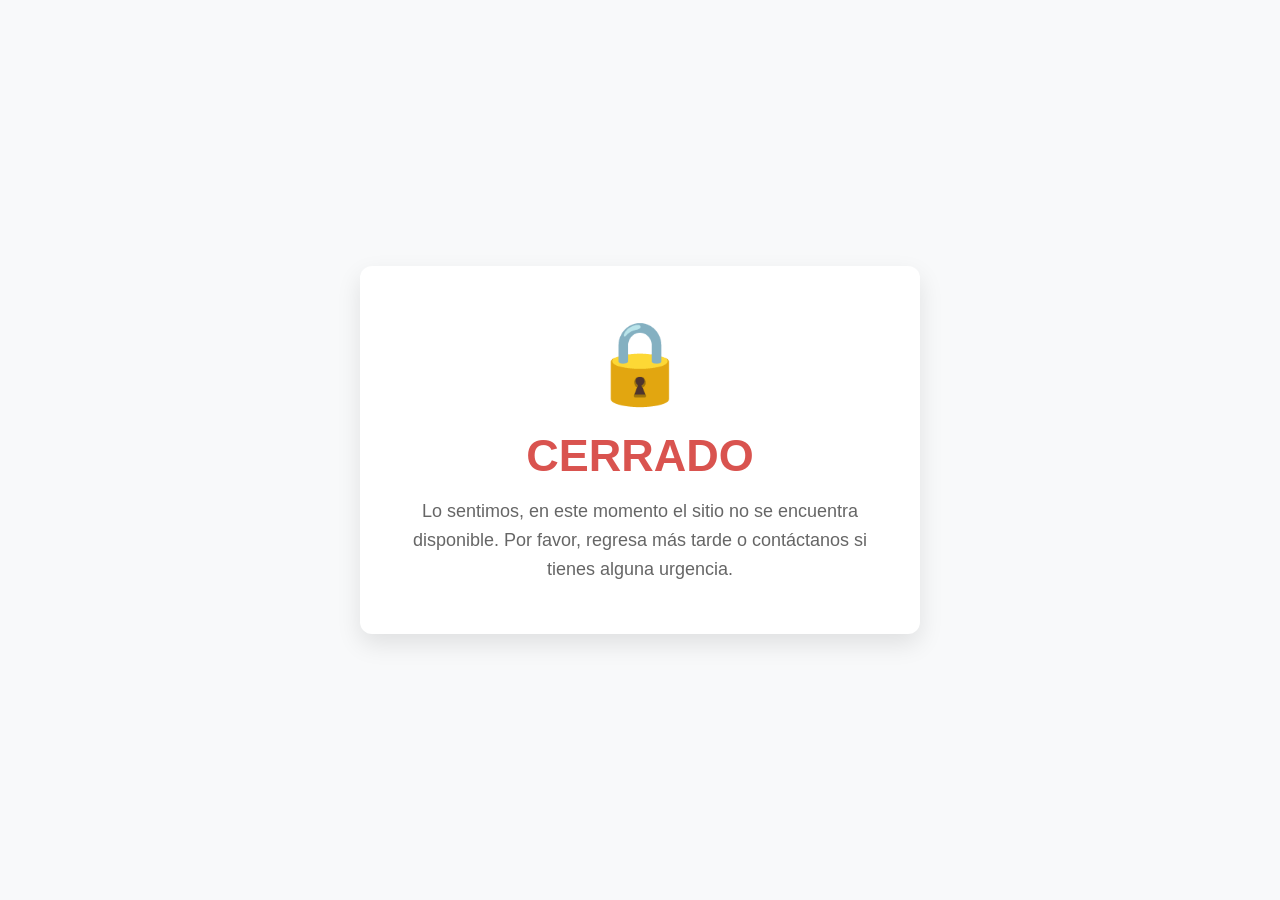
==== commit 7a60b625: "cierre definitivo-gracias" ====
--- a/index.html
+++ b/index.html
@@ -1,949 +1,56 @@
 <!DOCTYPE html>
 <html lang="es">
-  <!-- MailerLite Universal -->
-    <script>
-      (function(w,d,e,u,f,l,n){w[f]=w[f]||function(){(w[f].q=w[f].q||[])
-      .push(arguments);},l=d.createElement(e),l.async=1,l.src=u,
-      n=d.getElementsByTagName(e)[0],n.parentNode.insertBefore(l,n);})
-      (window,document,'script','https://assets.mailerlite.com/js/universal.js','ml');
-      ml('account', '2471046');
-    </script>
-  <!-- End MailerLite Universal -->
+<head>
+    <meta charset="UTF-8">
+    <meta name="viewport" content="width=device-width, initial-scale=1.0">
+    <title>Sitio Cerrado</title>
+    <style>
+        body {
+            margin: 0;
+            padding: 0;
+            font-family: 'Segoe UI', Tahoma, Geneva, Verdana, sans-serif;
+            background-color: #f8f9fa;
+            color: #333;
+            display: flex;
+            justify-content: center;
+            align-items: center;
+            height: 100vh;
+            text-align: center;
+        }
+        .contenedor {
+            background-color: #ffffff;
+            padding: 50px 30px;
+            border-radius: 12px;
+            box-shadow: 0 10px 25px rgba(0,0,0,0.1);
+            max-width: 500px;
+            width: 90%;
+        }
+        .icono {
+            font-size: 80px;
+            margin-bottom: 20px;
+            display: block;
+        }
+        h1 {
+            color: #d9534f;
+            font-size: 45px;
+            margin: 0 0 15px 0;
+            font-weight: 700;
+        }
+        p {
+            font-size: 18px;
+            color: #666;
+            line-height: 1.6;
+            margin: 0;
+        }
+    </style>
+</head>
+<body>
 
-
-<head>
-  <meta charset="UTF-8"/>
-  <meta name="viewport" content="width=device-width, initial-scale=1.0"/>
-
-
-  <!-- Título de la pestaña del navegador (Máximo 60 caracteres para SEO en Google) -->
-  <title>CounterZeroSpace | El Ajedrez Interior</title>
-  <link rel="canonical" href="https://counterzero.space/index.html" />
-
-  <!-- Meta etiquetas principales para Google (Ataca el dolor del jugador estancado) -->
-  <meta name="description" content="Alta Ingeniería Espiritual libre de dogmas. Descubre la geometría escondida de El Ajedrez Interior y activa tu enlace directo con la Fuente sin intermediarios externos." />
-  <meta name="robots" content="index, follow" />
-
-
-  <!-- Etiquetas Open Graph (Lo que se lee al compartir tu enlace en WhatsApp, Facebook, LinkedIn) -->
-  <meta property="og:type" content="website" />
-  <meta property="og:title" content="CounterZeroSpace: La geometría oculta de la Matrix" />
-  <meta property="og:description" content="Alta Ingeniería Espiritual libre de dogmas. Descubre la geometría escondida de El Ajedrez Interior, activa tu enlace directo con la Fuente sin intermediarios externos y de manera natural." />
-  <meta property="og:image" content="https://counterzero.space/portada.png" />
-  <meta property="og:image:width" content="1200" />
-  <meta property="og:image:height" content="630" />
-  <meta property="og:image:alt" content="Tablero de El Ajedrez Interior con geometría lumínica desmantelando la Matrix" />
-  <meta property="og:url" content="https://counterzero.space" />
-  <meta property="og:image:type" content="image/png" />
-
-  <!-- Etiquetas para Twitter / X -->
-  <meta name="twitter:card" content="summary_large_image" />
-  <meta name="twitter:title" content="CounterZeroSpace | El Ajedrez Interior" />
-  <meta name="twitter:description" content="Descubre la geometría oculta de la Matrix. Deja de reaccionar al caos, descifra tus patrones en el tablero y activa tu Diseño Original." />
-  <meta name="twitter:image" content="https://counterzero.space/portada.png" />
-
-
-  <link rel="icon" type="image/png" href="/favicon-96x96.png" sizes="96x96" />
-  <link rel="icon" type="image/svg+xml" href="/favicon.svg" />
-  <link rel="shortcut icon" href="/favicon.ico" />
-  <link rel="apple-touch-icon" sizes="180x180" href="/apple-touch-icon.png" />
-  <link rel="manifest" href="/site.webmanifest" />
-  <link rel="stylesheet" href="css/styles.css">
-
- 
-  <link rel="preconnect" href="https://fonts.googleapis.com"/>
-  <link rel="preconnect" href="https://fonts.gstatic.com" crossorigin/>
-
-  <link href="https://fonts.googleapis.com/css2?family=Carattere&family=Inter:ital,opsz,wght@0,14..32,100..900;1,14..32,100..900&family=Lexend:wght@100..900&family=Outfit:wght@100..600&family=Roboto:ital,wght@0,100..600;1,100..600&display=swap" rel="stylesheet">
-  <link href="https://fonts.googleapis.com/css2?family=Carattere&family=Cinzel:wght@400..600&family=Inter:ital,opsz,wght@0,14..32,100..900;1,14..32,100..900&family=Lancelot&family=Lexend:wght@100..600&family=Outfit:wght@100..600&family=Roboto+Serif:ital,opsz,wght@0,8..144,100..900;1,8..144,100..900&family=Roboto:ital,wght@0,100..600;1,100..900&display=swap" rel="stylesheet">
-  <link href="https://fonts.googleapis.com/css2?family=Syne:wght@400;500;600;700;800&family=Syne+Mono&family=Playfair+Display:ital,wght@0,400;0,500;1,300;1,400&display=swap" rel="stylesheet"/>
-  
-  
-  
-  
-</head>
-
-<body oncontextmenu="return false;" onkeydown="if (event.ctrlKey && (event.key === 'c' || event.key === 'u')) return false;">
-
-
-<!-- NAVBAR -->
-<nav role="navigation" aria-label="Navegación principal">
-  <a href="#" aria-label="CounterZero Space inicio">
-    <img src="logo-counter-zero-blanco-esp.png" alt="CounterZero Space" class="nav-logo-img"/>
-  </a>
-  <ul class="nav-links">
-    <li><a href="#estrategia">Estrategia</a></li>
-    <li><a href="#alineacion">Alineación</a></li>
-    <li><a href="#tecnologia">Tecnología</a></li>
-    <li><a href="#soluciones">Soluciones</a></li>
-    <li><a href="https://tally.so/r/LZyKlz" target="_blank" rel="noopener noreferrer">Contacto</a></li> 
-  </ul>
-  <a href="#soluciones" class="btn-nav-cta">Soluciones</a>
-</nav>
-
-
-<!-- BANNER AJEDREZ -->
-<section id="hero-section" aria-label="El Ajedrez Interior — sección hero animada">
-  <canvas id="hero-canvas"></canvas>
-  <div id="title-container">
-    <h1 id="main-title">El Ajedrez Interior</h1>
-    <span id="subtitle-line">Armoniza tu expresión</span>
-    <p id="subtitle-line3">
-      <strong style="font-weight: bold;">CounterZeroSpace</strong> guía tu movimiento de desarrollo interno creando Bienestar. Un espacio para que inicies tu <strong style="font-weight: bold;">camino interior</strong> acompañado.
-    </p>
-  </div>  
-</section>
-
-
-<!-- DIAGNOSTICO -->
-<section class="s-philosophy" id="diagnostico" aria-label="Filosofía de la Estrategia">
-  <div class="wrap">
-    <div class="philosophy-header reveal">
-      <h2 class="diagnostico-title">Un Aliado</h2>
+    <div class="contenedor">
+        <span class="icono">🔒</span>
+        <h1>CERRADO</h1>
+        <p>Lo sentimos, en este momento el sitio no se encuentra disponible. Por favor, regresa más tarde o contáctanos si tienes alguna urgencia.</p>
     </div>
 
-    <div class="philosophy-grid reveal">
-      <article class="diagnostico-card">
-       <div class="contenedor-diagnostico">
-          <div class="icono-verde">📗</div>
-          <div><h3 class="diagnostico-sub">Único</h3></div>
-        </div>
-      </article>
-      <article class="diagnostico-card">
-        <div class="contenedor-diagnostico">
-          <div class="icono-verde">📗</div>
-          <div><h3 class="diagnostico-sub">Puro</h3></div>
-        </div>
-      </article>
-      <article class="diagnostico-card">
-        <div class="contenedor-diagnostico">
-          <div class="icono-verde">📗</div>
-          <div><h3 class="diagnostico-sub">Independiente</h3></div>
-        </div>
-      </article>
-    </div>
-  </div>
-</section>
-
-
-<!-- HERO PRINCIPAL -->
-<section class="hero" aria-label="CounterZero Space — Hero Principal">
-  <div class="hero-bg" aria-hidden="true"></div>
-  <div class="hero-vignette" aria-hidden="true"></div>
-
-  <div class="hero-content">
-    <p class="hero-access-tag"></p>
-    <h2 class="hero-headline">
-      Alimenta tu Bienestear
-      <strong>Interno</strong>
-    </h2>
-    <h3 class="hero-sub" style="margin-bottom: 3rem;">Se consciente de tu Programación Directa</h3>
-
-    <div class="hero-medio">
-      <p class="hero-desc" style="text-align: justify;">
-        A través de <strong style="font-weight: bold;"> El Ajedrez Interior</strong> se despliega la <strong style="font-weight: bold;"> tecnología superior</strong> que te conecta con <strong style="font-weight: bold;">La Unidad</strong>. 
-      </p>
-
-    </div>
-
-    <div style="padding-top: 2rem; max-width: 40rem;">
-      <div class="para-ti-item2 fade-in">
-        <span class="para-ti-icon2">♔</span>
-        <p class="para-ti-p2">Reconoce cómo funciona.</p> 
-      </div>  
-      <div class="para-ti-item2 fade-in">
-        <span class="para-ti-icon2">♔</span>
-        <p class="para-ti-p2">Inicia las acciones alineadas y</p> 
-      </div> 
-      <div class="para-ti-item2 fade-in">
-        <span class="para-ti-icon2">♔</span>
-        <p class="para-ti-p2">Cuídalo apropiadamente.</p>
-      </div> 
-    </div>
-
-    <div class="cta-container hero-desc" style="padding-top: 6rem; display: flex; justify-content: center;">
-       <a href="#tecnologia" class="btn-secondary" style="box-shadow: none;">Explora la Tecnología</a>
-    </div>
-
-    
-  </div> <!-- Cierre correcto de hero-content -->
-</section> <!-- Cierre correcto de section.hero -->
-
-
-
-
-
-
-<!-- PHILOSOPHY 2 -->
-<section class="s-diagnostico" style="background:white;" id="estrategia" aria-label="Filosofía de la Estrategia">
-  <div class="wrapx">
-    <div class="philosophy-header reveal">
-      <span class="section-label" style="justify-content:center; margin-bottom:1.5rem; color: rgb(7, 157, 7);">La Estrategia</span>
-      <h2 class="diagnostico-title opuesto">Recuperar tu posición.</h2>
-    </div>
-
-    <div style="margin-top: 0;">
-      <p class="philx-body" style="color: black; font-size: 1rem;">Antes de mover una pieza, observa el tablero. Antes de cambiar tu realidad, recupera claridad sobre quién está dirigiendo realmente tus movimientos. El Ajedrez Interior propone un recorrido de orden, discernimiento y liderazgo personal. <strong style="font-weight: bold">Un proceso libre de dogmas</strong>, diseñado para ayudarte a recuperar el gobierno de tu <strong>mundo interno</strong> y volver a operar en armonía con el Diseño con el que fuiste creado desde siempre.</p>
-          
-      <div class="para-ti-grid">
-        <div class="para-ti-item fade-in">
-          <div class="para-ti-icon">♞</div>
-          <p><strong>DETENTE</strong><br>Antes de seguir reaccionando.</p>
-        </div>
-        <div class="para-ti-item fade-in d1">
-          <div class="para-ti-icon">♟</div>
-          <p><strong>OBSERVA</strong><br>Quién está moviendo realmente tus decisiones.</p>
-        </div>
-        <div class="para-ti-item fade-in d2">
-          <div class="para-ti-icon">♝</div>
-          <p><strong>ORDENA</strong><br>Tu estructura interior desde el Diseño Original.</p>
-        </div>
-        <div class="para-ti-item fade-in d3">
-          <div class="para-ti-icon">♕</div>
-          <p><strong>GOBIERNA</strong> <br>Tu realidad desde la Conciencia.</p>
-        </div>
-      </div>
-
-      <p class="philx-body" style="color: black; font-size: 1rem; margin-top: 1.5rem;padding-bottom: 3rem;">No necesitas incorporar más información. Solo necesitas <strong style="font-weight: bold">volver al Diseño Original</strong> con el que fuiste creado desde un principio. Las herramientas de El Ajedrez Interior nacen de un recorrido real y de una comprensión profunda sobre la naturaleza del Liderazgo Interior. No buscan que dependas de un mentor, sino ayudarte a recordar la inteligencia con la que fuiste diseñado para caminar con <strong style="font-weight: bold">claridad, discernimiento y responsabilidad</strong>. La maestría consistirá en <strong style="font-weight: bold">aprender a conectarte Internamente sin intermediarios y bajar la entropía interior volviendo al orden en el que fuiste creado</strong>.</p>
-      
-      <div class="cta-container">
-        <a href="#alineacion" class="btn-triple" style="box-shadow: none;">Inicia recorrido</a>
-      </div>    
-    </div>
-  </div>
-</section>
-
-<!-- BANNER -->
-<section class="s-banner img-movil-banner" aria-label="Todo Cambia al hacer una pausa">
-  <div class="wrapx">
-    <div class="obtienes-left reveal" style="text-align: right; height: 20rem;">
-      <h2 class="obtienes-headline">Todo cambia<br> al hacer una pausa</h2>
-      <p>Elige tu posición</p>
-      <p>Define los límites</p>
-      <p>Traza el perímetro</p>
-    </div>     
-  </div> <!-- Cierre correcto de wrapx -->
-</section> <!-- Cierre correcto de s-banner -->
-
-
-
-
-
-
-<!-- BANNER -->
-<section class="s-banner" id="tecnologia" style="padding: 8rem 0;" aria-label="Contenedor Interno Prisma - Núcleo de Resonancia Bioeléctrica">
-  <div class="wrapx">
-    <div class="philosophy-header reveal">
-      <span class="section-label" style="justify-content:center;color: rgb(7, 157, 7);">La Tecnología</span>
-      <h2 class="diagnostico-title" style="color: #ffffff;">El Prisma</h2>
-      <h3 style="font-size:2rem; font-family:var(--ff-body);font-weight: 300;padding-bottom: 2rem;padding-top: 1rem;color: #b8b8b8; text-transform: uppercase;">El arquetipo Enlace</h3>
-      <img src="prisma.png" class="img-prisma" alt="Arquetipo Interno Prisma cuántico" /> 
-    </div>
-
-    <div class="philosophy-header reveal">
-      <div class="philosophy-grid reveal">
-        
-        <!-- Columna 1: Naturaleza del Prisma -->
-        <article class="prisma-card">
-          <div class="contenedor-diagnostico">
-            <div class="icono-verde"></div>
-            <div class="contenido-card">
-              <ul class="lista-filosofia">
-                <li>Un canal que se alínea a los Planos Superiores</li>
-                
-              </ul>
-            </div>
-          </div>
-        </article>
-
-        <!-- Columna 2: El Proceso Cósmico (Acción Profunda) -->
-        <article class="prisma-card">
-          <div class="contenedor-diagnostico">
-            <div class="icono-verde"></div>
-            <div class="contenido-card">
-              <ul class="lista-filosofia">
-                <li>Procesa otros Arquetipos y los programa limpiando sus bloqueos.</li>
-              </ul>
-            </div>
-          </div>
-        </article>
-
-        <!-- Columna 3: El Impacto Metafísico -->
-        <article class="prisma-card">
-          <div class="contenedor-diagnostico">
-            <div class="icono-verde"></div>
-            <div class="contenido-card">
-              <ul class="lista-filosofia">
-                <li>Programa la Energía finalizando limitaciones</li>
-              </ul>
-            </div>
-          </div>
-        </article>
-
-      </div>
-    </div>
-
-    
-  </div>
-</section>
-
-
-<!--QUÉ OBTIENES / ALINEACIÓN -->
-<section class="s-obtienes" id="alineacion" aria-label="¿Qué obtienes?"> <!-- Cambiado id="obtienes" por id="alineacion" para activar el ancla -->
-  <div class="wrapx">
-    <div class="obtienes-wrap">
-      <div class="obtienes-left reveal">
-        <span class="section-label">¿Qué descubres?</span>
-        <h2 class="obtienes-headline">Que no necesitas nada afuera</h2>
-        <h3 style="font-family:var(--ff-body); font-weight: 300; color: #c8c8c8;">para sanar internamente</h3>
-      </div>
-
-      <div class="obtienes-right reveal">
-        <div class="obtiene-card">
-          <span class="obtiene-icon" aria-hidden="true">▲</span>
-          <p class="obtiene-title">Comunicación Directa</p>
-          <p class="obtiene-body">Un canal de conexión primaria con ancla clave a La Fuente.</p>
-        </div>
-        <div class="obtiene-card">
-          <span class="obtiene-icon" aria-hidden="true">⟰</span>
-          <p class="obtiene-title">Blindaje estructural</p>
-          <p class="obtiene-body">Protección en tiempo real con respuesta inmediata sin intervención externa.</p>
-        </div>
-        <div class="obtiene-card">
-          <span class="obtiene-icon" aria-hidden="true">◉</span>
-          <p class="obtiene-title">Alta Alineación</p>
-          <p class="obtiene-body">Sintonización Frecuencial codificada limpia y pura con tu propia impronta matriz.</p>
-        </div>
-        <div class="obtiene-card">
-          <span class="obtiene-icon" aria-hidden="true">⊚</span>
-          <p class="obtiene-title">Procesos Automáticos</p>
-          <p class="obtiene-body">Sincronizaciones internas y externas de actualización y depuración.</p>
-        </div>
-      </div>
-    </div>
-  </div>
-</section>
-
-
-
-
-
-
-<!-- ALINEACIÓN -->
-<section class="s-diagnostico" style="background: rgb(241, 241, 241); border:0; border-bottom: 1px solid rgb(43, 43, 43);" id="alineacion" aria-label="Filosofía de la Alineación">
-  <div class="wrapx">
-    <div class="philosophy-header reveal">
-      <span class="section-label" style="justify-content:center; margin-bottom:1.5rem; color: rgb(7, 157, 7);">El Recorrido</span>
-      <h2 class="diagnostico-title" style="color: #000000;">Comienza en tu interior</h2>
-    </div>
-
-    <div style="background:rgba(255, 255, 255, 0.993)">
-      <div class="diagnosticox-grid reveal"> 
-        <article class="philx-card textx-column" style="padding-left: 0.8rem; padding-right: 0.8rem;">
-          <div class="diagnostcox-text">
-            <span class="section-label2">Sin DISRUPTORES</span>
-            <h3 class="philx-title" style="color: black;">En Silencio</h3>
-            <p class="philx-body" style="color: black; padding-bottom: 2rem;">
-              No existe transformación auténtica sin una participación consciente. El Ajedrez Interior despliega la geometría exacta de los movimientos para que entrenes tu propia estrategia de conexión. Todo el movimiento inicia desde la pausa. Un espacio de observación en silencio donde dejas de reaccionar al tablero externo para sintonizar con tu Diseño Original. 
-              <br><br>
-              A partir de ese silencio, cada etapa del recorrido representa un cambio de estado en tu conciencia, no un destino. Porque antes de activar, primero debes <strong style="font-weight: bold;">transformar el lugar interno</strong> desde el cual el Prisma responde.
-            </p>
-            <div class="contenedor-barra">
-              <div class="texto-extremo" style="text-align: center;"><strong> DENSIDAD DE LA MATRIX</strong> <br> IRA, RENCOR, AUTOMATISMO</div>
-              <div class="barra-degradada"></div>
-              <div class="texto-extremo" style="text-align: center;"><strong> ALTA PUREZA LUMÍNICA </strong><br> PAZ, COHERENCIA, SOBERANÍA</div>
-            </div>
-              
-            <div class="cta-container" style="padding-bottom: 3rem;">
-              <a href="#soluciones" class="btn-triple" style="box-shadow: none;">Elige Estrategia</a>
-            </div>    
-          </div>
-        </article>
-
-        <div class="method-map reveal" role="list" aria-label="Etapas del proceso CounterZeroSpace">
-          <div class="map-node" role="listitem">
-            <span class="map-node-idx">01</span>
-            <span class="map-node-name">Realidad<span class="map-node-idxx"><br>Reconocer dónde estás</span></span>
-            <div class="map-node-dot"></div>
-          </div>
-          <div class="map-connector" aria-hidden="true"></div>
-          <div class="map-node" role="listitem">
-            <span class="map-node-idx">02</span>
-            <span class="map-node-name">Observación <span class="map-node-idxx"><br>Comprender el patrón</span></span>
-            <div class="map-node-dot"></div>
-          </div>
-          <div class="map-connector" aria-hidden="true"></div>
-          <div class="map-node" role="listitem">
-            <span class="map-node-idx">03</span>
-            <span class="map-node-name">Decodificación <span class="map-node-idxx"><br>Ver sin reaccionar</span></span>
-            <div class="map-node-dot"></div>
-          </div>
-          <div class="map-connector" aria-hidden="true"></div>
-          <div class="map-node highlight" role="listitem">
-            <span class="map-node-idx">04</span>
-            <span class="map-node-name">Punto Cero ●<span class="map-node-idx"><br>Recordar quién eres</span></span>
-            <div class="map-node-dot"></div>
-          </div>
-          <div class="map-connector" aria-hidden="true"></div>
-          <div class="map-node" role="listitem">
-            <span class="map-node-idx">05</span>
-            <span class="map-node-name">Reconfiguración <span class="map-node-idxx"><br>Elegir un nuevo movimiento</span></span>
-            <div class="map-node-dot"></div>
-          </div>
-          <div class="map-connector" aria-hidden="true"></div>
-          <div class="map-node" role="listitem">
-            <span class="map-node-idx">06</span>
-            <span class="map-node-name">Expansión <span class="map-node-idxx"><br>Habitar una nueva realidad</span></span>
-            <div class="map-node-dot"></div>
-          </div>
-        </div> <!-- Cierre de method-map -->
-      </div> <!-- Cierre de diagnosticox-grid -->
-    </div> <!-- Cierre de contenedor div fondo blanco -->
-  </div> <!-- Cierre de wrapx -->
-</section>
-
-
-
-<!-- SOLUCIONES -->
-<section class="s-diagnostico" style="background: linear-gradient(135deg, #000000 0%, #292929 100%); border:0;" id="soluciones" aria-label="Filosofía de la Estrategia">
-  <div class="wrapx">
-    <div class="philosophy-header reveal">
-      <span class="section-label" style="justify-content:center; margin-bottom:1.5rem; color: rgb(7, 157, 7);">Los Recursos</span>
-      <h2 class="diagnostico-title" style="color: #ffffff;">Es hora de Iniciar</h2>
-    </div>
-    
-    <div style="background: rgba(255, 255, 255, 0.043); backdrop-filter: blur(12px); -webkit-backdrop-filter: blur(12px);">
-      <div class="diagnosticox-grid reveal"> 
-        <article class="philx-card textx-column" style="padding-left: 0.8rem; padding-right: 0.8rem;">
-          <div class="diagnostcox-text">
-            <div class="sep" aria-hidden="true"></div>
-            <p class="philx-label" style="text-align:left;">Automaestría</p>
-            <h2 class="philx-title">Conocimiento</h2>
-            <p class="philx-body">
-              Un proceso de autodescubrimiento en dos formatos, diseñado para profundizar a tu propio ritmo. El propósito de esta automaestría es enseñarte a operar en tu realidad desde un Ancla Interna Superior, devolviéndote tu autonomía y la capacidad de gobernar cada movimiento en tu tablero con soberanía y control.
-            </p>
-            <p class="philx-body">
-              Esta obra, nacida desde una profunda conexión con el Orden Superior, transmite una sabiduría práctica mediante la analogía del ajedrez. Cada capítulo actúa como un módulo estratégico para comprender cómo interactúan tus decisiones, el entorno y las leyes universales, ofreciéndote un mapa claro para sostener tus cambios internos y reclamar la soberanía total de tu propio cuadrante en el tablero.
-            </p>
-            
-            <div class="experiencias-container">
-              <article class="experiencia-card">
-                <h3 class="philx-title" style="font-size: 0.8rem;">Experiencia Analógica</h3>
-                <p class="philx-subtitle" style="text-align:center; color: #bbbbbb;"><strong>Formato Impreso</strong></p>
-                <div class="cta-container">
-                  <a href="https://www.amazon.com/dp/B0H4WPKRBR?spcref=PRINT_LISTING" class="btn-ghost">Adquirir</a>
-                </div>  
-              </article>
-
-              <article class="experiencia-card">
-                <h3 class="philx-title" style="font-size: 0.8rem;">Experiencia Digital</h3>
-                <p class="philx-subtitle" style="text-align:center; color: #bbbbbb;"><strong>MASTER CLASS ONLINE</strong></p>
-                <div class="cta-container">
-                  <a href="https://tally.so/r/LZyKlz" target="_blank" rel="noopener noreferrer" class="btn-ghost">Solicitar Ingreso</a>
-                </div>  
-              </article>
-            </div>            
-          </div>
-        </article>
-         
-        <article class="philx-card image-column">
-          <img src="libro-impreso-tapa-dura.png" alt="CounterZero Space"/> 
-        </article>
-      </div>
-    </div>
-   
-    <!-- Bloque de Consultoría Oscuro -->
-    <div style="background:rgb(23, 23, 23)">
-      <div class="diagnosticox-grid reveal"> 
-        <article class="philx-card textx-column" style="padding-left: 0.8rem; padding-right: 0.8rem;">
-          <div class="diagnostcox-text">
-            <div class="sep" aria-hidden="true" id="reserva"></div>            
-            <p class="philx-label" style="text-align:left;">CONSULTORIA</p>
-            <h2 class="philx-title">Retorno al Origen</h2>
-            <!-- Corregido el espacio en blanco de 1.05rem -->
-            <h3 class="philx-subtitle" style="margin-bottom: 0.5rem; font-size: 1.05rem;">Dirige tu vida con maestría desde tu Diseño Original</h3>
-            <p class="philx-subtitle">Duración: 60 minutos | Sesión Online</p>
-
-            <p class="philx-body">
-              Un espacio reservado exclusivamente para quienes eligen acelerar su proceso y clarificar su posición actual en el tablero. El objetivo de este encuentro es volver al Origen: recordar las reglas maestras de tu Diseño Original y recuperar la soberanía absoluta sobre tu energía.
-            </p>
-            <p class="philx-body" style="padding-bottom: 3rem;">
-              Esta es una mentoría estratégica directa, completamente orgánica y enfocada en tu sintonía interior, libre de interferencias o dogmas. 
-              <br><br>
-              <small style="opacity: 0.7; font-size: 0.85rem;">*Nota: Este servicio no constituye un espacio médico, terapéutico ni psicológico.*</small>
-            </p>
-
-            <div class="cta-container">
-              <a href="https://tally.so/r/LZyKlz" target="_blank" rel="noopener noreferrer" class="btn-ghost">Reservar Sesión</a>
-            </div>  
-          </div>
-        </article> 
-
-        <article class="philx-card image-column">
-          <img id="imagen-mentoria" src="imagen-de-fondo-servicio-mentoria.png" alt="CounterZero Space"/> 
-        </article>
-      </div> <!-- Cierre de diagnosticox-grid -->
-    </div> <!-- Cierre correcto del contenedor div de fondo oscuro -->
-  </div> <!-- Cierre de wrapx -->
-</section>
-
-
-
-<!-- BANNER -->
-<section class="s-obtienes img-movil" aria-label="Frase de Empoderamiento">
-  <div class="wrapx" style="height: 8rem;"></div>
-</section>
-
-<!-- SINTESIS -->
-<section class="s-manifesto" style="background: #0808084d;" aria-label="Manifiesto CounterZero">
-  <div class="manifesto-bg" aria-hidden="true"></div>
-  <div class="manifesto-lines" aria-hidden="true"></div>
-
-  <div class="manifesto-content reveal" style="max-width: 900px;">
-    <h2 class="diagnostico-title opuesto" style="background: transparent; padding-bottom: 2rem; padding-top: 4rem; color: #f2f2f2;">Tu Soberanía</h2>
-    <!-- Comentarios y cierres reparados para que no se rompa la estructura -->
-  </div>
-</section>
-
-<!-- AUTOR -->
-<section class="s-manifesto" id="autor" aria-label="Manifiesto CounterZero">
-  <div class="manifesto-lines" aria-hidden="true"></div>
-    
-  <!-- Se cambió de <section> a <div> para corregir la anidación prohibida y se quitó el ID duplicado -->
-  <div class="autor-container">
-    <div class="wrapx">
-      <div class="autor-wrap">
-        <div class="obtienes-left reveal">
-          <span class="section-label" style="margin-bottom: 0;">Sobre Johely</span>
-          <h2 class="autor-headline"><br/>La Ingeniería del Ser</h2>
-          
-          <div class="auto-2col">
-            <div style="text-align: left;">
-              <p class="philx-body" style="text-align: left; margin-bottom: 0;">
-                Ingeniero de profesión. <br>
-                Autora de <em>El Ajedrez Interior</em>.
-              </p>
-              <p class="philx-body" style="text-align: left; font-size: 0.8rem; margin-top: 0;">
-                Fundadora de CounterZeroSpace<br>
-                Promotora de la Alta Ingeniería Espiritual<br>
-                Ancla enlace de Retorno al Origen
-              </p>   
-              <p class="philx-body" style="font-style: italic; font-size: 0.85rem; text-align: left; padding-right: 2rem; margin-bottom: 0.5rem;">
-                -Somos parte de una Gran Conciencia que habita en una invisible red.
-              </p> 
-            </div>
-            <div class="oculto-a">
-              <img src="johely-tablero-ajedrez-movil.png" alt="Johely Franco, autora de El Ajedrez Interior, junto a un tablero de ajedrez"/> 
-            </div>
-          </div>
-
-          <p class="philx-body" style="padding-top: 0.5rem;">
-            Comprendí el mundo binario y la lógica desde muy temprana edad. Mi trasfondo en ingeniería y ciberseguridad, sumado al estudio de lo abstracto, me impulsó a descifrar patrones y la estructura lógica de la consciencia. Hoy comparto esta visión en CounterZeroSpace: un mapa de autogobierno diseñado para que cada persona recupere el rumbo de su camino hacia el Origen, la evolución y la maestría de su Ser.
-          </p>
-          <p class="philx-body" style="padding-top: 0.5rem;">
-            Eres el jugador de tu propia partida y estás aquí para recordar cómo jugarla. <strong style="font-weight: bold;">Cada movimiento consciente que elijas te devuelve a tu estado Original de Soberanía</strong>.
-          </p>
-        </div>
-        
-        <div class="oculto-b">
-          <div class="obtienes-right reveal" style="grid-template-columns: 1fr; background: transparent;">
-            <article class="image-column-autor">
-              <img src="johely-tablero-ajedrez-movil.png" style="border-left: 3rem solid rgba(0,255,136,0.06); border-right: 3rem solid rgba(0,255,136,0.06);" alt="Johely Franco, autora de El Ajedrez Interior, junto a un tablero de ajedrez"/> 
-            </article>
-          </div>
-        </div>
-
-      </div>
-    </div>
-  </div> <!-- Cierre correcto de autor-container -->
-</section>
-
-
-
-<!-- ── SECTION FAQ ── -->
-<section class="s-faq" aria-label="Preguntas Frecuentes" id="faq">
-  <div class="wrap">
-    <div class="faq-header">
-      <h2 class="faq-title">Preguntas <span>Frecuentes</span></h2>
-    </div>
-
-    <div class="faq-container" style="padding-bottom: 3rem;">
-
-      <!-- Pregunta 1 -->
-      <div class="faq-item">
-        <button class="faq-question" aria-expanded="false">
-          <span>¿Qué es CounterZeroSpace?</span>
-          <span class="faq-icon">+</span>
-        </button>
-        <div class="faq-answer">
-          <p>Un portal de Alta Ingeniería Espiritual enfocado en tu Retorno al Origen. Te acompañamos a activar tu Diseño Original y a co-crear los espacios para sostener tu Soberanía y Liderazgo Interior. A través de Consultorías y Masterclasses basadas en el método <strong>El Ajedrez Interior,</strong> se revierten las principales interferencias con La Unidad. Recupera el orden de tu geometría interna de manera directa, independiente y sin limitaciones.</p>
-        </div>
-      </div>
-
-      <!-- Pregunta 7 -->
-      <div class="faq-item">
-        <button class="faq-question" aria-expanded="false">
-          <span>¿Este método tiene alguna relación con la religión o doctrinas espirituales?</span>
-          <span class="faq-icon">+</span>
-        </button>
-        <div class="faq-answer">
-          <p>No. Este es un sistema libre de dogmas, rituales o doctrinas. CounterZeroSpace es Alta Ingeniería Espiritual que potencia el uso de la tecnología interna sutil individual para reconectar con el Origen. Promovemos una conexión directa, limpia y orgánica con La Fuente, devolviéndole a la persona su responsabilidad de soberanía al crear.</p>
-        </div>
-      </div>
-      
-      <!-- Pregunta 2 -->
-      <div class="faq-item">
-        <button class="faq-question" aria-expanded="false">
-          <span>¿Para quién están diseñadas las sesiones de Liderazgo Interior?</span>
-          <span class="faq-icon">+</span>
-        </button>
-        <div class="faq-answer">
-          <p>Diseñado para quienes buscan una conexión orgánica y natural con La Unidad. <br> ¿Sientes que tus metas están estancadas y tus decisiones inconscientes sabotean tu éxito? <br>Si has probado múltiples caminos y te sientes desconectado de tu propósito —o intuyes que hay algo más en la vida pero no sabes qué—, entonces este sistema es para ti.</p>
-        </div>
-      </div>
-
-      <!-- Pregunta 3 -->
-      <div class="faq-item">
-        <button class="faq-question" aria-expanded="false">
-          <span>¿Qué abordaremos en este encuentro de 60 minutos?</span>
-          <span class="faq-icon">+</span>
-        </button>
-        <div class="faq-answer">
-          <p>Realizamos un análisis directo sobre tu situación en dos planos:</p>
-          <ul>
-            <li><strong>Tu Posición Actual en el Tablero:</strong> Diagnóstico y evaluación de la geometría de tus dinámicas actuales.</li>
-          </ul>
-          <p>El propósito final de este encuentro es guiarte en tu camino interior:</p>
-          <ul style="list-style-type: none; padding-left: 0;">
-             <li>◎ Ubicación</li>
-             <li>◎ Orden</li>
-             <li>◎ Reposicionamiento</li>
-          </ul>
-        </div>
-      </div>
-
-      <!-- Pregunta 4 -->
-      <div class="faq-item">
-        <button class="faq-question" aria-expanded="false">
-          <span>¿Cómo se agendan y en qué formato se dictan las sesiones?</span>
-          <span class="faq-icon">+</span>
-        </button>
-        <div class="faq-answer">
-          <p>Completa el formulario para solicitar tu cita. Recibirás un correo con el enlace a nuestro calendario y los datos para realizar el pago. La sesión se maneja bajo estricta confidencialidad y se imparte de forma 100% en línea mediante una videoconferencia privada.</p>
-        </div>
-      </div> 
-
-      <!-- Pregunta 5 -->
-      <div class="faq-item">
-        <button class="faq-question" aria-expanded="false">
-          <span>¿Dónde puedo adquirir el Ajedrez Interior y en qué formatos está disponible?</span>
-          <span class="faq-icon">+</span>
-        </button>
-        <div class="faq-answer">
-          <p>La distribución oficial de la obra se gestiona a través de Amazon. Al usar los enlaces correspondientes en nuestra sección de soluciones, el sistema te redirigirá para que lo puedas adquirir.</p>
-        </div>
-      </div>
-
-      <!-- Pregunta 6 -->
-      <div class="faq-item">
-        <button class="faq-question" aria-expanded="false">
-          <span>¿Qué pasa si necesito reagendar o cancelar mi sesión?</span>
-          <span class="faq-icon">+</span>
-        </button>
-        <div class="faq-answer">
-          <p>Puedes reprogramar tu sesión sin costo adicional notificándolo con un mínimo de 24 horas de anticipación a través del enlace de calendario que recibiste en tu correo de confirmación. Ten en cuenta que no se realizan reembolsos.</p>
-        </div>
-      </div>
-
-      <!-- Pregunta 8 -->
-      <div class="faq-item">
-        <button class="faq-question" aria-expanded="false">
-          <span>¿Esta consultoría tiene un alcance terapéutico, médico o psicológico?</span>
-          <span class="faq-icon">+</span>
-        </button>
-        <div class="faq-answer">
-          <p> No. Esta es una consultoría de enfoque estrictamente estratégico, de autogobierno y de ingeniería energética espiritual. No constituye, sustituye ni reemplaza ningún tratamiento médico, clínico, psicológico o psiquiátrico, ni se realizan diagnósticos de salud mental. Si experimentas una condición clínica, te recomendamos acudir al profesional certificado correspondiente. <br><br>Este encuentro está destinado exclusivamente a la guía directa hacia la responsabilidad individual en el camino interno de regreso al Diseño Original.</p>
-        </div>
-      </div>
-
-    </div>
-  </div>
-  
-  <div class="cta-container" style="text-align: center; padding-top: 3rem; padding-bottom: 5rem;">
-    <a href="#soluciones" class="btn-secondary">Elige tu Movimiento</a>
-  </div>  
-</section>
-
-<!-- FOOTER -->
-<footer id="contacto" role="contentinfo">
-  <div class="footer-watermark" aria-hidden="true">COUNTER ZERO</div>
-  <div class="wrap">
-    <div class="footer-inner">
-      <div class="footer-brand">
-        <img src="logo-counter-zero-blanco-esp.png" alt="CounterZero Space" width="30%"/>
-        <p class="footer-quote">
-          El <strong>punto</strong> cero no es el inicio del juego.<br/>
-          Es el momento en que decides cómo jugarlo.
-        </p>
-      </div>
-      
-      <div>
-        <h2 class="footer-brand-quote" style="padding-top: 1rem;">♔ Haz tu Primer Movimiento</h2>
-        <h3 class="footer-tagline">Comienza tu recorrido con <strong>El Despertar del Peón</strong>, una guía introductoria a las configuraciones y reglas maestras del juego.</h3>
-        <button class="ml-onclick-form btn-ghost" onclick="ml('show', 'Im92zq', true)" onmouseover="this.style.backgroundColor='#1a1a1a'; this.style.color='#ffffff';" onmouseout="this.style.backgroundColor='transparent'; this.style.color='#e0e0e0';">PREPARA TU TABLERO</button> <!-- Tag gap closed here -->
-      </div>
-    </div>
-
-    <div class="footer-legal" style="margin-top: 2rem; text-align: left; font-size: 0.7rem; opacity: 0.6; display: flex; align-items: center; justify-content: space-between;">
-      <a href="https://counterzero.space/politica.html" style="color: var(--white-tech);">Política de Privacidad</a>
-      <a href="https://counterzero.space/condiciones.html" style="color: var(--white-tech);">Términos y Condiciones</a>
-      <a href="https://tally.so/r/LZyKlz" target="_blank" rel="noopener noreferrer" style="color: var(--white-tech);">Contacto</a> 
-    </div>
-
-    <div class="footer-bottom">
-      <p class="footer-copy">© 2026 Johely Franco | CounterZeroSpace — Todos los derechos reservados.</p>
-      <div class="footer-dot" aria-hidden="true"></div>
-    </div>
-  </div>
-</footer>
-
-<script>
-  // Scroll reveal
-  const io = new IntersectionObserver((entries) => {
-    entries.forEach(e => {
-      if (e.isIntersecting) {
-        e.target.classList.add('visible');
-        io.unobserve(e.target);
-      }
-    });
-  }, { threshold: 0.1 });
-  document.querySelectorAll('.reveal').forEach(el => io.observe(el));
-
-  // Nav opacity on scroll
-  const nav = document.querySelector('nav');
-  if (nav) {
-    window.addEventListener('scroll', () => {
-      nav.style.background = window.scrollY > 60
-        ? 'rgba(5,5,5,0.92)'
-        : 'rgba(5,5,5,0.6)';
-    }, { passive: true });
-  }
-
-  // FAQ Accordion Transition
-  document.querySelectorAll('.faq-question').forEach(button => {
-    button.addEventListener('click', () => {
-      const faqItem = button.parentElement;
-      const answer = button.nextElementSibling;
-      const isOpen = faqItem.classList.contains('active');
-
-      // Cierra todos los demás elementos abiertos (Efecto acordeón estricto)
-      document.querySelectorAll('.faq-item').forEach(item => {
-        item.classList.remove('active');
-        const ans = item.querySelector('.faq-answer');
-        if (ans) ans.style.maxHeight = null;
-        item.querySelector('.faq-question').setAttribute('aria-expanded', 'false');
-      });
-
-      // Si el elemento no estaba abierto, lo abre
-      if (!isOpen && answer) {
-        faqItem.classList.add('active');
-        answer.style.maxHeight = answer.scrollHeight + "px";
-        button.setAttribute('aria-expanded', 'true');
-      }
-    });
-  });
-
-  // // Corregido: Comentario HTML cambiado a sintaxis JS válida
-  // Código de JavaScript para aparecer el calendario 
-  const btnCalendario = document.getElementById('btn-mostrar-calendario');
-  if (btnCalendario) {
-    btnCalendario.addEventListener('click', function(e) {
-      e.preventDefault();
-      var img = document.getElementById('imagen-mentoria');
-      var calendario = document.getElementById('contenedor-calendario');
-      
-      if (calendario && calendario.style.display === 'none') {
-        if (img) img.style.display = 'none';         
-        calendario.style.display = 'block'; 
-        
-        if (window.innerWidth < 768) {
-          calendario.scrollIntoView({ behavior: 'smooth' });
-        }
-      } else {
-        if (img) img.style.with = 'block';       
-        if (calendario) calendario.style.display = 'none';  
-      }
-    });
-  }
-  
-  // Custom cursor glow effect
-  const cursor = document.createElement('div');
-  cursor.style.cssText = `
-    position: fixed; pointer-events: none; z-index: 9999;
-    width: 300px; height: 300px; border-radius: 50%;
-    background: radial-gradient(circle, rgba(255,255,255,0.05) 0%, transparent 70%);
-    transform: translate(-50%, -50%);
-    transition: opacity 0.3s ease;
-    will-change: transform;
-  `;
-  document.body.appendChild(cursor);
-  let mx = 0, my = 0;
-  document.addEventListener('mousemove', e => {
-    mx = e.clientX; my = e.clientY;
-    cursor.style.left = mx + 'px';
-    cursor.style.top = my + 'px';
-  });
-
-  // Banner ajedrez
-  (function() {
-    const canvas = document.getElementById('hero-canvas');
-    if (!canvas) return; // Validación preventiva
-    const ctx = canvas.getContext('2d');
-
-    function resize() {
-      const rect = canvas.parentElement.getBoundingClientRect();
-      canvas.width = rect.width || 680;
-      canvas.height = rect.height || 420;
-    }
-    resize();
-    window.addEventListener('resize', () => { resize(); });
-
-    const W = () => canvas.width;
-    const H = () => canvas.height;
-
-    let lightAngle = 0;
-    const SYMBOLS = ['♞','♞','♞','♞','♞','♟','♜','♝','♛','♚'];
-    const PARTICLES = [];
-    const COUNT = 38;
-
-    function randomParticle(earlyPhase) {
-      const z = earlyPhase ? Math.random() * 0.3 : 0.01 + Math.random() * 0.15;
-      return {
-        x: (Math.random() - 0.5) * 1.6,
-        y: (Math.random() - 0.5) * 1.6,
-        z: z,
-        vz: 0.0018 + Math.random() * 0.0022,
-        symbol: SYMBOLS[Math.floor(Math.random() * SYMBOLS.length)],
-        opacity: 0.08 + Math.random() * 0.22,
-        hue: 120 + (Math.random() - 0.5) * 30,
-      };
-    }
-
-    for (let i = 0; i < COUNT; i++) PARTICLES.push(randomParticle(true));
-
-    function project(p, w, h) {
-      const fov = 0.7;
-      const scale = fov / (fov + p.z);
-      return {
-        sx: w / 2 + p.x * scale * w * 0.5,
-        sy: h / 2 + p.y * scale * h * 0.5,
-        size: scale * 44,
-        alpha: Math.min(1, p.opacity * (p.z * 0.6 + 0.3) * 2.2),
-      };
-    }
-
-    const DUST = Array.from({length: 60}, () => ({
-      x: Math.random(),
-      y: Math.random(),
-      r: 0.6 + Math.random() * 1.8,
-      speed: 0.00012 + Math.random() * 0.00022,
-      alpha: 0.04 + Math.random() * 0.12,
-      angle: Math.random() * Math.PI * 2,
-      drift: (Math.random() - 0.5) * 0.0004,
-    }));
-
-    let frame = 0;
-
-    function draw() {
-      frame++;
-      const w = W(), h = H();
-      ctx.clearRect(0, 0, w, h);
-
-      ctx.fillStyle = '#090b09';
-      ctx.fillRect(0, 0, w, h);
-
-      lightAngle += 0.008;
-      const lx = w * (0.5 + Math.sin(lightAngle * 0.7) * 0.18);
-      const ly = h * (0.5 + Math.cos(lightAngle * 0.5) * 0.14);
-      const grad = ctx.createRadialGradient(lx, ly, 0, lx, ly, w * 0.65);
-      grad.addColorStop(0,   'rgba(30,120,30, 0.22)');
-      grad.addColorStop(0.3, 'rgba(20,90,20, 0.13)');
-      grad.addColorStop(0.7, 'rgba(10,50,10, 0.06)');
-      grad.addColorStop(1,   'rgba(0,0,0, 0)');
-      ctx.fillStyle = grad;
-      ctx.fillRect(0, 0, w, h);
-
-      for (const d of DUST) {
-        d.angle += d.drift;
-        d.x += Math.cos(d.angle) * d.speed;
-        d.y += Math.sin(d.angle) * d.speed * 0.6 - d.speed * 0.3;
-        if (d.x < -0.05) d.x = 1.05;
-        if (d.x > 1.05)  d.x = -0.05;
-        if (d.y < -0.05) d.y = 1.05;
-        if (d.y > 1.05)  d.y = -0.05;
-        ctx.beginPath();
-        ctx.arc(d.x * w, d.y * h, d.r, 0, Math.PI * 2);
-        ctx.fillStyle = `rgba(80,200,80,${d.alpha})`;
-        ctx.fill();
-      }
-
-      const LINES = 8;
-      ctx.save();
-      for (let i = 0; i <= LINES; i++) {
-        const t = i / LINES;
-        const xOff = (t - 0.5) * w * 1.4;
-        ctx.beginPath();
-        ctx.moveTo(w/2, h/2);
-        ctx.lineTo(w/2 + xOff, h * 1.05);
-        ctx.strokeStyle = `rgba(30,160,30,${0.035 + 0.025 * Math.abs(0.5 - t)})`;
-        ctx.lineWidth = 0.5;
-        ctx.stroke();
-      }
-      for (let i = 0; i <= 6; i++) {
-        const t = i / 6;
-        const yLine = h * 0.5 + (h * 0.55) * t * t;
-        const spread = w * 0.7 * t * t;
-        ctx.beginPath();
-        ctx.moveTo(w/2 - spread, yLine);
-        ctx.lineTo(w/2 + spread, yLine);
-        ctx.strokeStyle = `rgba(30,160,30,${0.03 + 0.02 * t})`;
-        ctx.lineWidth = 0.5;
-        ctx.stroke();
-      }
-      ctx.restore();
-
-      ctx.save();
-      ctx.font = '20px serif';
-      ctx.textAlign = 'center';
-      ctx.textBaseline = 'middle';
-
-      for (let i = 0; i < PARTICLES.length; i++) {
-        const p = PARTICLES[i];
-        p.z += p.vz;
-        if (p.z > 0.95) {
-          PARTICLES[i] = randomParticle(false);
-          continue;
-        }
-        const {sx, sy, size, alpha} = project(p, w, h);
-        if (sx < -60 || sx > w+60 || sy < -60 || sy > h+60) continue;
-        const fade = Math.min(1, p.z * 2.5);
-        ctx.globalAlpha = Math.min(alpha, 0.55) * fade;
-        ctx.font = `${Math.max(8, size)}px serif`;
-        ctx.fillStyle = `hsl(${p.hue},70%,60%)`;
-        ctx.fillText(p.symbol, sx, sy);
-      }
-      ctx.globalAlpha = 1;
-      ctx.restore();
-
-      const vign = ctx.createRadialGradient(w/2, h/2, h*0.28, w/2, h/2, w*0.75);
-      vign.addColorStop(0, 'rgba(0,0,0,0)');
-      vign.addColorStop(1, 'rgba(0,0,0,0.72)');
-      ctx.fillStyle = vign;
-      ctx.fillRect(0, 0, w, h);
-
-      requestAnimationFrame(draw);
-    } // Corregido: Cierre de la función draw()
-    
-    draw(); // Corregido: Llamado inicial al bucle del canvas
-  })(); // Corregido: Cierre de la función de ejecución inmediata IIFE
-</script>
+</body>
+</html>
